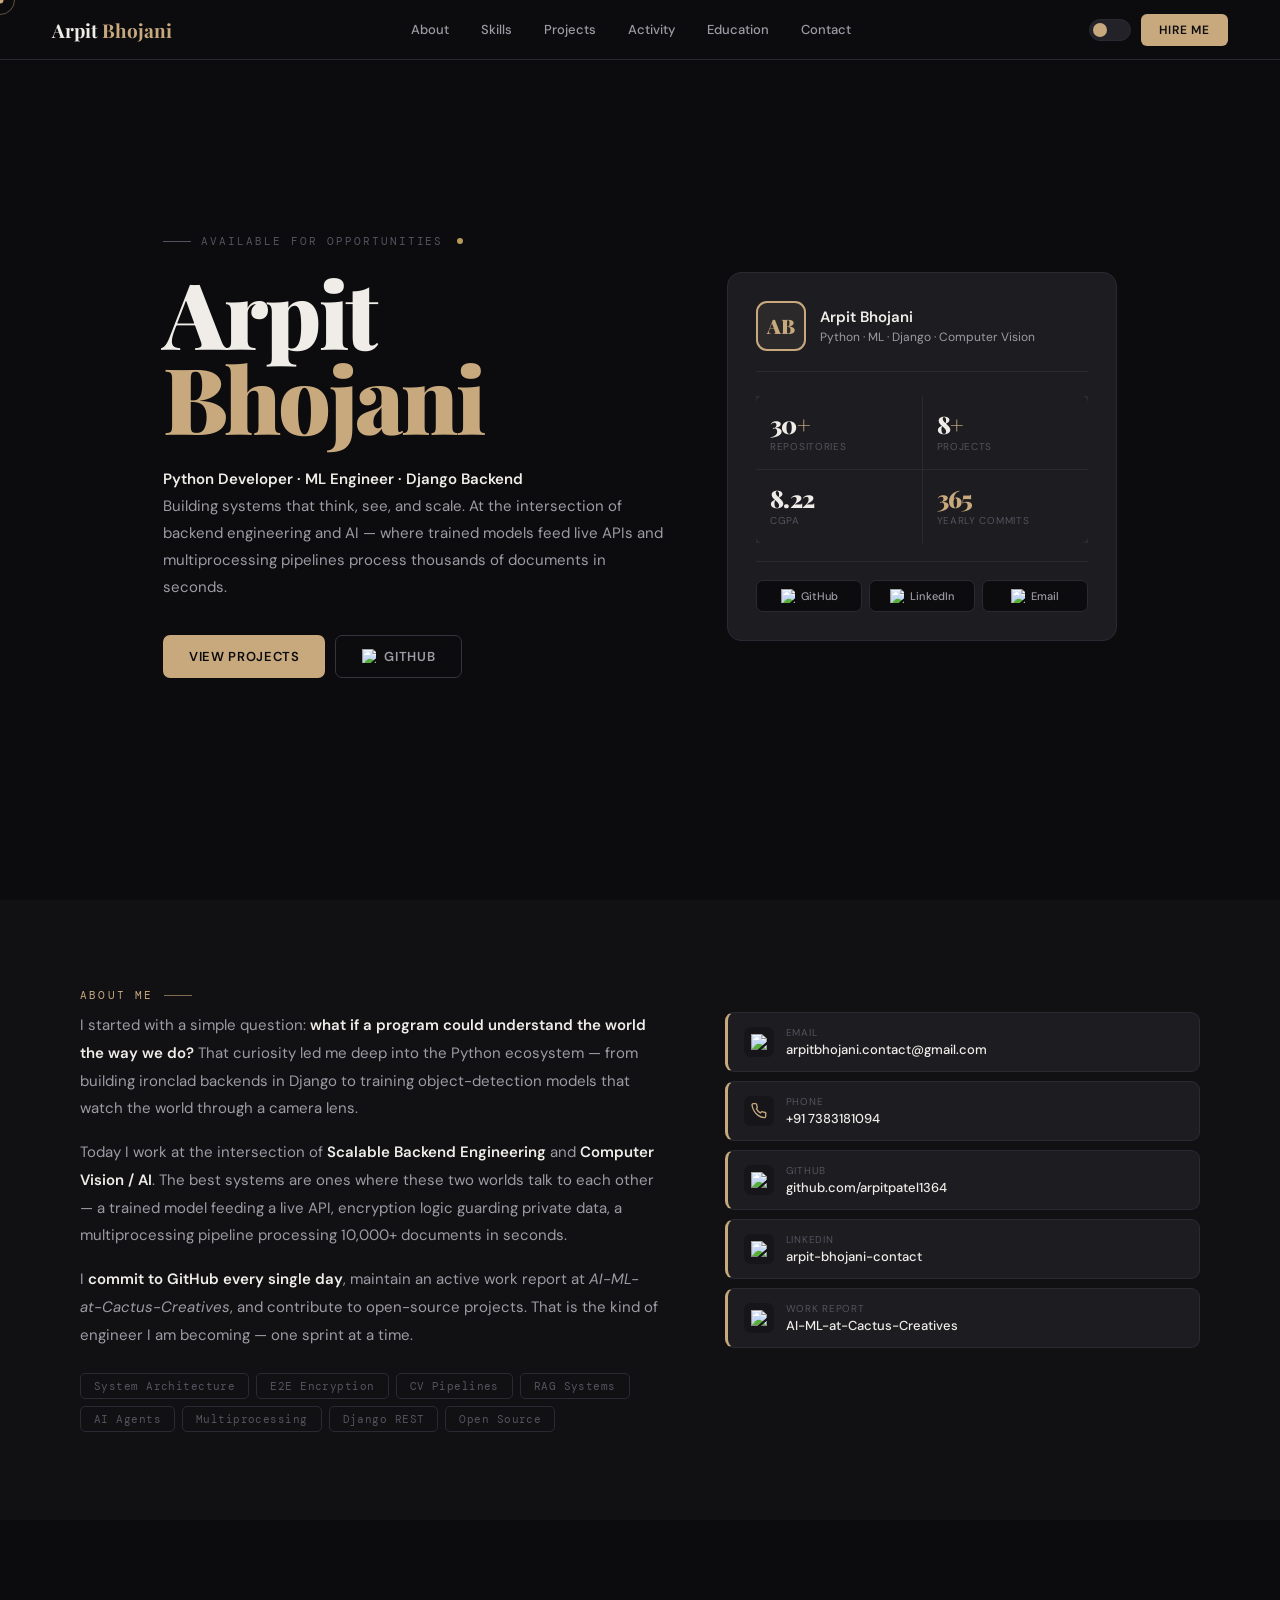
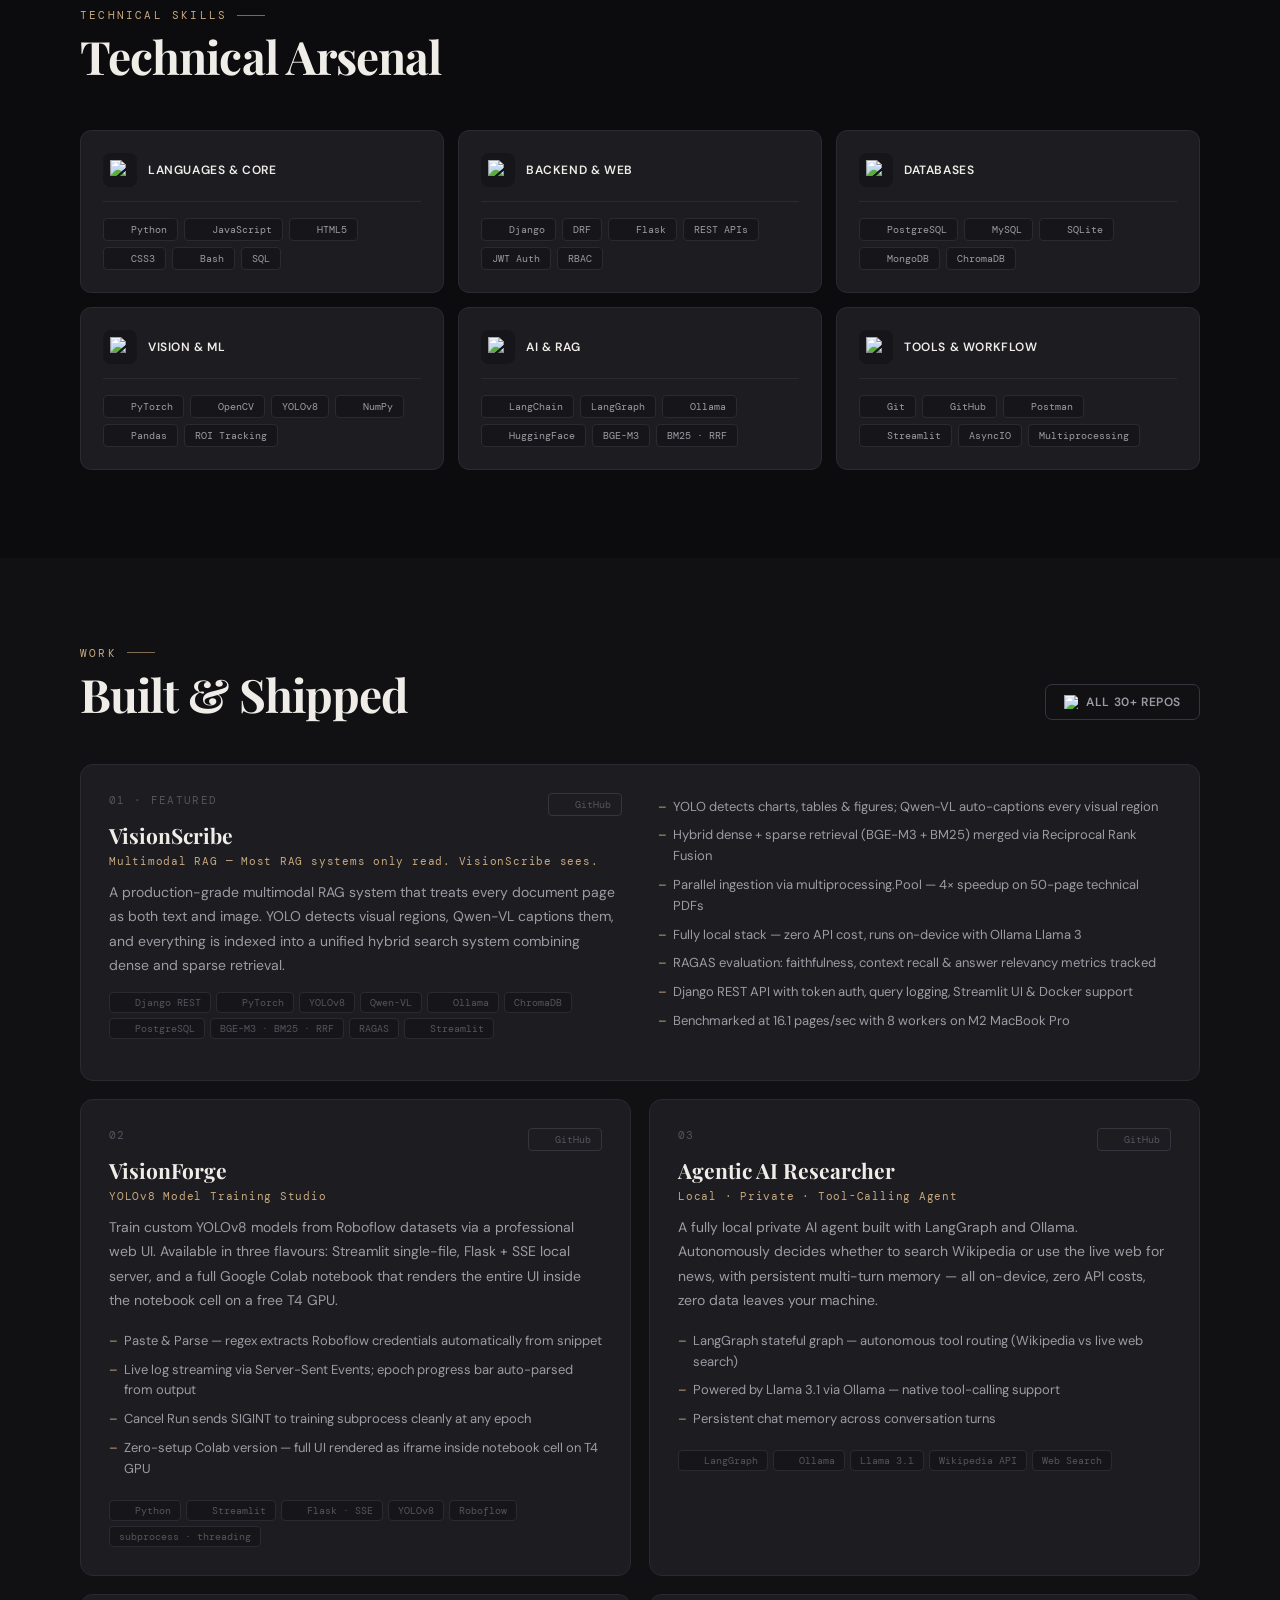
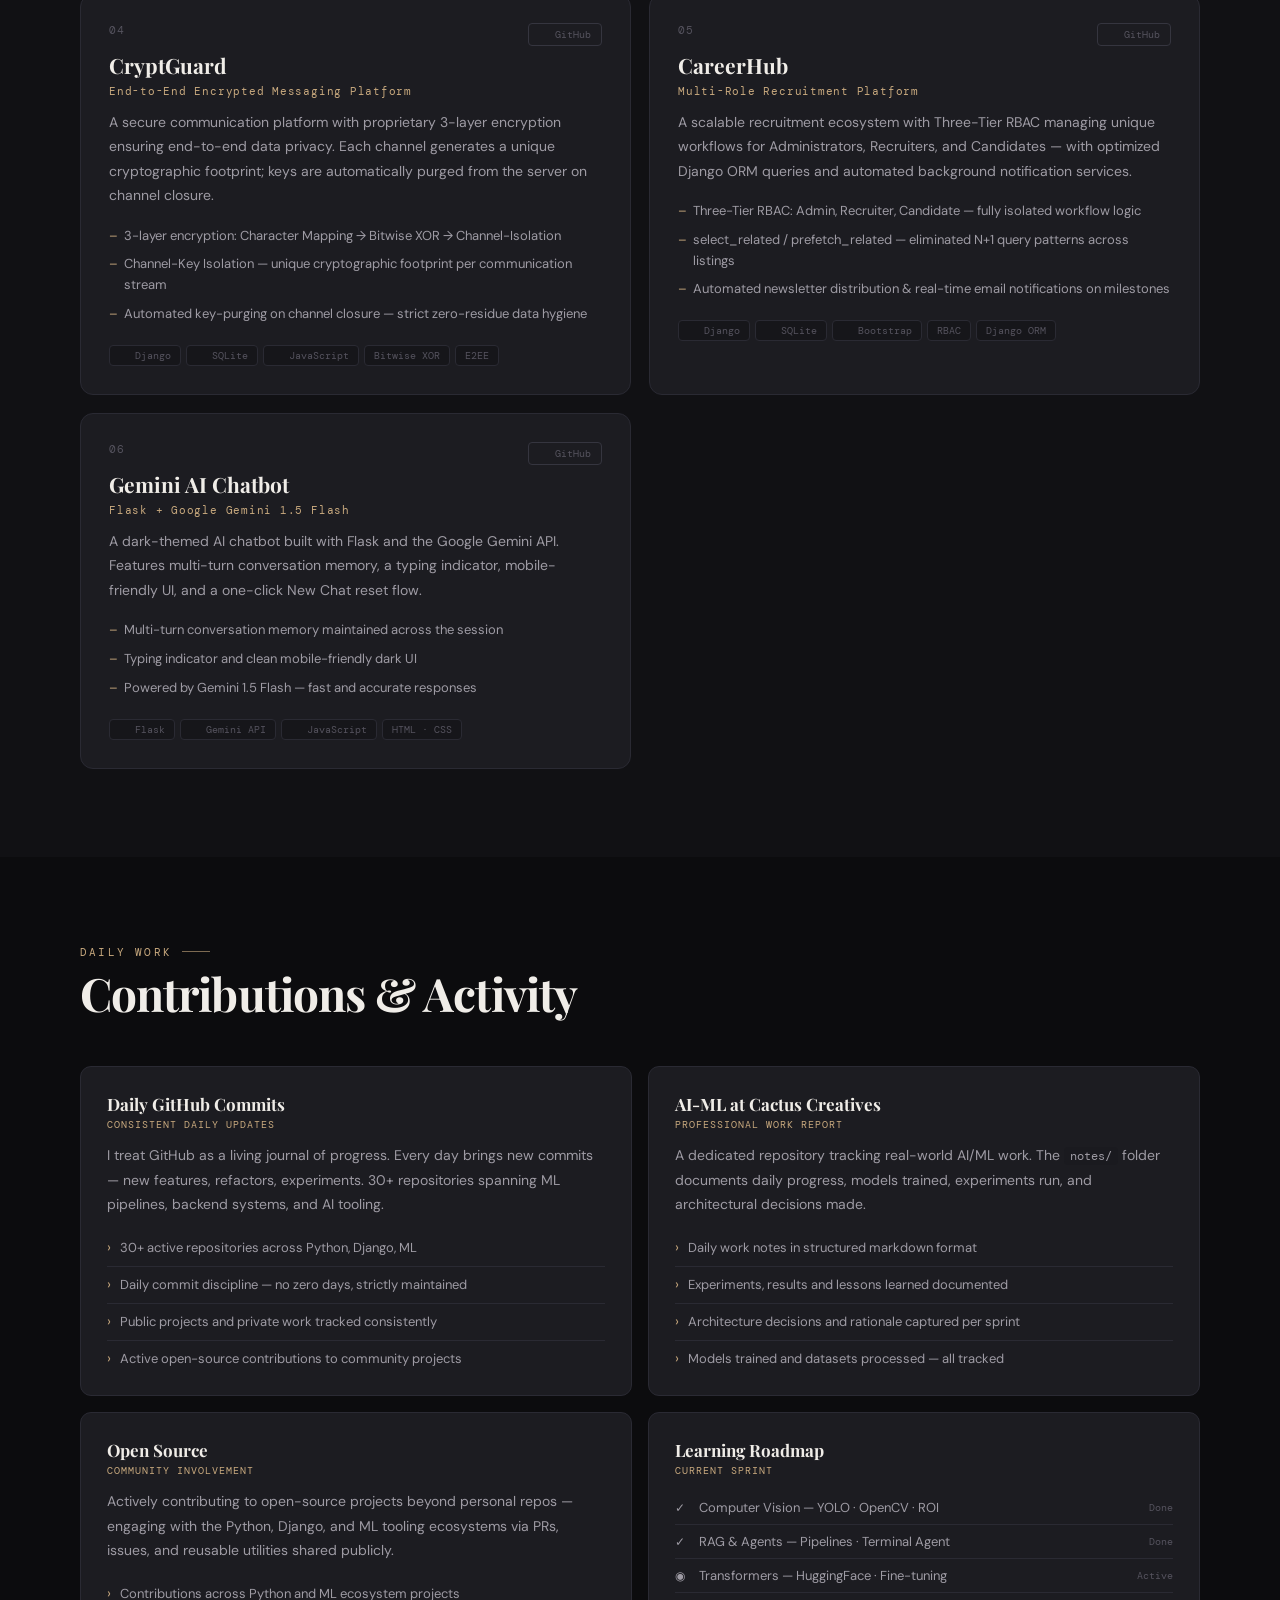
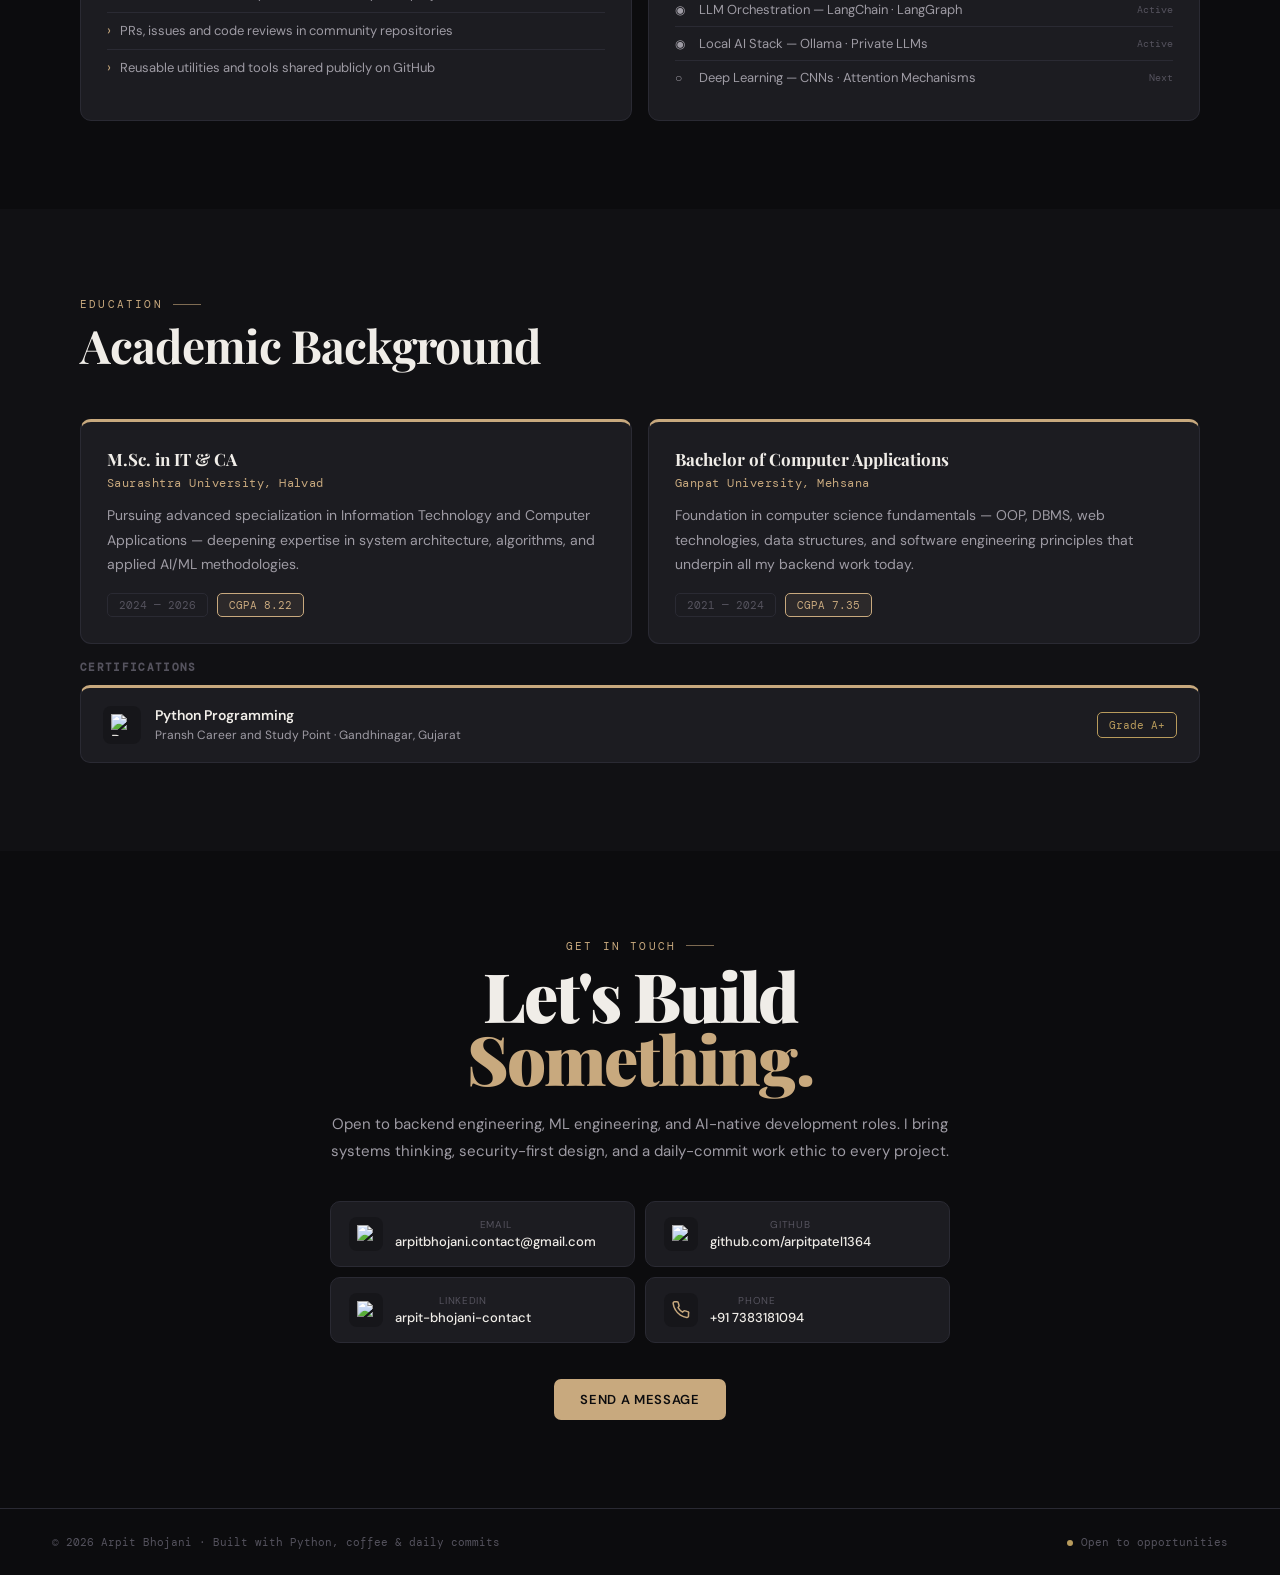
==== index.html @ ee9757f8 "Add files via upload" ====
<!DOCTYPE html>
<html lang="en" data-theme="dark">

<head>
  <meta charset="UTF-8" />
  <meta name="viewport" content="width=device-width, initial-scale=1.0" />
  <title>Arpit Bhojani — Python · AI Engineer</title>
  <link rel="preconnect" href="https://fonts.googleapis.com" />
  <link rel="preconnect" href="https://fonts.gstatic.com" crossorigin />
  <link
    href="https://fonts.googleapis.com/css2?family=Playfair+Display:wght@400;600;700;900&family=DM+Sans:wght@300;400;500;600&family=DM+Mono:wght@300;400;500&display=swap"
    rel="stylesheet" />
  <style>
    :root[data-theme="dark"] {
      --bg: #0c0c0e;
      --bg2: #111114;
      --bg3: #16161a;
      --surface: #1c1c21;
      --surface2: #222228;
      --border: #2a2a33;
      --border2: #35353f;
      --accent: #c8a97e;
      --accent-h: #d4b896;
      --accent-dim: #c8a97e18;
      --text: #f0ede8;
      --text2: #9e9ba4;
      --text3: #55535e;
      --shadow: rgba(0, 0, 0, 0.6);
      --logo-f: none;
      --code-bg: #1a1a1f;
    }

    :root[data-theme="light"] {
      --bg: #f8f6f2;
      --bg2: #f2efe9;
      --bg3: #ece9e1;
      --surface: #ffffff;
      --surface2: #f5f3ee;
      --border: #e0dbd0;
      --border2: #cdc8bc;
      --accent: #8b6840;
      --accent-h: #8b6840;
      --accent-dim: #8b684015;
      --text: #1a1714;
      --text2: #6b6460;
      --text3: #a09890;
      --shadow: rgba(0, 0, 0, 0.1);
      --logo-f: none;
      --code-bg: #eceae4;
    }

    * {
      margin: 0;
      padding: 0;
      box-sizing: border-box;
    }

    html {
      scroll-behavior: smooth;
    }

    body {
      background: var(--bg);
      color: var(--text);
      font-family: 'DM Sans', sans-serif;
      overflow-x: hidden;
      transition: background .35s, color .35s;
    }

    ::-webkit-scrollbar {
      width: 3px;
    }

    ::-webkit-scrollbar-track {
      background: var(--bg);
    }

    ::-webkit-scrollbar-thumb {
      background: var(--border2);
    }

    /* CURSOR */
    .cur-dot {
      position: fixed;
      width: 7px;
      height: 7px;
      background: var(--accent);
      border-radius: 50%;
      pointer-events: none;
      z-index: 9999;
      transform: translate(-50%, -50%);
      transition: transform .1s;
    }

    .cur-ring {
      position: fixed;
      width: 30px;
      height: 30px;
      border: 1.5px solid var(--accent);
      border-radius: 50%;
      pointer-events: none;
      z-index: 9998;
      transform: translate(-50%, -50%);
      opacity: .45;
      transition: width .2s, height .2s, opacity .2s;
    }

    /* ─── NAV ─── */
    #nav {
      position: fixed;
      top: 0;
      left: 0;
      right: 0;
      z-index: 200;
      height: 60px;
      display: flex;
      align-items: center;
      justify-content: space-between;
      padding: 0 52px;
      background: var(--bg);
      border-bottom: 1px solid var(--border);
      transition: background .35s, border-color .35s;
    }

    .nav-logo {
      font-family: 'Playfair Display', serif;
      font-size: 19px;
      font-weight: 700;
      color: var(--text);
      text-decoration: none;
    }

    .nav-logo b {
      color: var(--accent);
    }

    .nav-mid {
      display: flex;
      gap: 2px;
    }

    .nav-mid a {
      font-size: 13px;
      font-weight: 500;
      color: var(--text2);
      text-decoration: none;
      padding: 6px 15px;
      border-radius: 6px;
      transition: all .2s;
    }

    .nav-mid a:hover,
    .nav-mid a.active {
      color: var(--text);
      background: var(--surface);
    }

    .nav-r {
      display: flex;
      align-items: center;
      gap: 10px;
    }

    /* THEME BTN */
    .t-btn {
      width: 42px;
      height: 22px;
      border-radius: 11px;
      background: var(--surface2);
      border: 1px solid var(--border);
      cursor: pointer;
      position: relative;
      transition: background .3s;
      flex-shrink: 0;
    }

    .t-btn::after {
      content: '';
      position: absolute;
      top: 3px;
      left: 3px;
      width: 14px;
      height: 14px;
      border-radius: 50%;
      background: var(--accent);
      transition: transform .3s;
    }

    [data-theme="light"] .t-btn::after {
      transform: translateX(20px);
    }

    .cta-btn {
      font-size: 12px;
      font-weight: 600;
      letter-spacing: .07em;
      text-transform: uppercase;
      padding: 8px 18px;
      background: var(--accent);
      color: var(--bg);
      border-radius: 6px;
      text-decoration: none;
      transition: background .2s;
      border: none;
      cursor: pointer;
    }

    .cta-btn:hover {
      background: var(--accent-h);
    }

    .hamburger {
      display: none;
      flex-direction: column;
      gap: 5px;
      cursor: pointer;
      padding: 4px;
    }

    .hamburger span {
      display: block;
      width: 22px;
      height: 2px;
      background: var(--text2);
      border-radius: 2px;
      transition: all .3s;
    }

    #mob-menu {
      display: none;
      position: fixed;
      top: 60px;
      left: 0;
      right: 0;
      background: var(--bg);
      border-bottom: 1px solid var(--border);
      padding: 14px 24px;
      z-index: 199;
      flex-direction: column;
      gap: 2px;
    }

    #mob-menu a {
      font-size: 15px;
      font-weight: 500;
      color: var(--text2);
      text-decoration: none;
      padding: 10px 12px;
      border-radius: 6px;
      display: block;
      transition: all .2s;
    }

    #mob-menu a:hover {
      color: var(--text);
      background: var(--surface);
    }

    #mob-menu.open {
      display: flex;
    }

    /* ─── SECTION BASE ─── */
    section {
      padding: 88px 52px;
      position: relative;
    }

    .wrap {
      max-width: 1120px;
      margin: 0 auto;
    }

    .s-eyebrow {
      font-family: 'DM Mono', monospace;
      font-size: 11px;
      letter-spacing: .2em;
      text-transform: uppercase;
      color: var(--accent);
      margin-bottom: 10px;
      display: flex;
      align-items: center;
      gap: 10px;
    }

    .s-eyebrow::after {
      content: '';
      width: 28px;
      height: 1px;
      background: var(--accent);
      opacity: .6;
    }

    .s-h {
      font-family: 'Playfair Display', serif;
      font-size: clamp(30px, 4vw, 46px);
      font-weight: 700;
      letter-spacing: -.02em;
      line-height: 1.08;
      color: var(--text);
      margin-bottom: 48px;
    }

    /* ─── HERO ─── */
    #hero {
      min-height: 100vh;
      padding-top: 100px;
      background: var(--bg);
      display: flex;
      align-items: center;
    }

    .hero-layout {
      display: grid;
      grid-template-columns: 1fr 390px;
      gap: 64px;
      align-items: center;
    }

    .eyebrow {
      font-family: 'DM Mono', monospace;
      font-size: 11px;
      letter-spacing: .18em;
      text-transform: uppercase;
      color: var(--text3);
      margin-bottom: 22px;
      display: flex;
      align-items: center;
      gap: 10px;
      opacity: 0;
      animation: rise .7s .3s both;
    }

    .eyebrow::before {
      content: '';
      width: 28px;
      height: 1px;
      background: var(--text3);
    }

    .live {
      display: inline-block;
      width: 6px;
      height: 6px;
      background: #b89b5c;
      border-radius: 50%;
      margin-left: 4px;
      animation: blink 2s infinite;
    }

    @keyframes blink {

      0%,
      100% {
        box-shadow: 0 0 0 0 rgba(255, 172, 48, 0.658);
      }

      60% {
        box-shadow: 0 0 0 7px rgba(255, 145, 1, 0.151);
      }
    }

    h1.hname {
      font-family: 'Playfair Display', serif;
      font-size: clamp(52px, 8vw, 92px);
      font-weight: 900;
      line-height: .92;
      letter-spacing: -.03em;
      margin-bottom: 26px;
      opacity: 0;
      animation: rise .7s .5s both;
    }

    h1.hname em {
      color: var(--accent);
      font-style: normal;
    }

    .hero-desc {
      font-size: 15px;
      line-height: 1.8;
      color: var(--text2);
      max-width: 500px;
      margin-bottom: 34px;
      opacity: 0;
      animation: rise .7s .7s both;
    }

    .hero-desc strong {
      color: var(--text);
      font-weight: 600;
    }

    .hero-btns {
      display: flex;
      gap: 10px;
      opacity: 0;
      animation: rise .7s .9s both;
    }

    .btn {
      font-size: 13px;
      font-weight: 600;
      letter-spacing: .05em;
      text-transform: uppercase;
      padding: 12px 26px;
      border-radius: 7px;
      text-decoration: none;
      transition: all .2s;
      cursor: pointer;
      border: none;
      display: inline-flex;
      align-items: center;
      gap: 8px;
    }

    .btn-fill {
      background: var(--accent);
      color: var(--bg);
    }

    .btn-fill:hover {
      background: var(--accent-h);
    }

    .btn-line {
      background: transparent;
      color: var(--text2);
      border: 1.5px solid var(--border2);
    }

    .btn-line:hover {
      color: var(--text);
      border-color: var(--text2);
    }

    .btn img {
      width: 14px;
      height: 14px;
      object-fit: contain;
    }

    /* HERO CARD */
    .hcard {
      background: var(--surface);
      border: 1px solid var(--border);
      border-radius: 14px;
      padding: 28px;
      opacity: 0;
      animation: rise .7s 1.1s both;
    }

    .hcard-top {
      display: flex;
      align-items: center;
      gap: 14px;
      margin-bottom: 24px;
      padding-bottom: 20px;
      border-bottom: 1px solid var(--border);
    }

    .avatar {
      width: 50px;
      height: 50px;
      border-radius: 11px;
      background: var(--accent-dim);
      border: 2px solid var(--accent);
      display: flex;
      align-items: center;
      justify-content: center;
      font-family: 'Playfair Display', serif;
      font-size: 20px;
      font-weight: 900;
      color: var(--accent);
      flex-shrink: 0;
    }

    .hcard-name {
      font-weight: 600;
      font-size: 15px;
      margin-bottom: 2px;
    }

    .hcard-sub {
      font-size: 12px;
      color: var(--text2);
    }

    .hstats {
      display: grid;
      grid-template-columns: 1fr 1fr;
      gap: 1px;
      background: var(--border);
    }

    .hstat {
      background: var(--surface);
      padding: 16px 14px;
    }

    .hstat:nth-child(1) {
      border-radius: 7px 0 0 0;
    }

    .hstat:nth-child(2) {
      border-radius: 0 7px 0 0;
    }

    .hstat:nth-child(3) {
      border-radius: 0 0 0 7px;
    }

    .hstat:nth-child(4) {
      border-radius: 0 0 7px 0;
    }

    .hstat-n {
      font-family: 'Playfair Display', serif;
      font-size: 24px;
      font-weight: 900;
      color: var(--text);
      letter-spacing: -.03em;
      line-height: 1;
      margin-bottom: 4px;
    }

    .hstat-n span {
      color: var(--accent);
    }

    .hstat-l {
      font-size: 10px;
      color: var(--text3);
      letter-spacing: .07em;
      text-transform: uppercase;
    }

    .hlinks {
      display: flex;
      gap: 7px;
      margin-top: 18px;
      padding-top: 18px;
      border-top: 1px solid var(--border);
    }

    .hlink {
      flex: 1;
      display: flex;
      align-items: center;
      justify-content: center;
      gap: 6px;
      font-size: 11px;
      font-weight: 500;
      color: var(--text2);
      padding: 8px;
      border-radius: 7px;
      border: 1px solid var(--border);
      text-decoration: none;
      transition: all .2s;
      background: var(--bg);
    }

    .hlink img {
      width: 14px;
      height: 14px;
      object-fit: contain;
    }

    .hlink:hover {
      border-color: var(--accent);
      color: var(--accent);
    }

    /* ─── ABOUT ─── */
    #about {
      background: var(--bg2);
    }

    .about-g {
      display: grid;
      grid-template-columns: 1.1fr .9fr;
      gap: 64px;
      align-items: start;
    }

    .about-body p {
      font-size: 15px;
      line-height: 1.85;
      color: var(--text2);
      margin-bottom: 16px;
    }

    .about-body p strong {
      color: var(--text);
      font-weight: 600;
    }

    .tags {
      display: flex;
      flex-wrap: wrap;
      gap: 7px;
      margin-top: 24px;
    }

    .tag {
      font-family: 'DM Mono', monospace;
      font-size: 11px;
      padding: 5px 13px;
      border-radius: 5px;
      border: 1px solid var(--border);
      color: var(--text3);
      letter-spacing: .04em;
      transition: all .2s;
    }

    .tag:hover {
      border-color: var(--accent);
      color: var(--accent);
      background: var(--accent-dim);
    }

    .cstack {
      display: flex;
      flex-direction: column;
      gap: 9px;
    }

    .citem {
      display: flex;
      align-items: center;
      gap: 12px;
      padding: 13px 16px;
      background: var(--surface);
      border: 1px solid var(--border);
      border-left: 3px solid var(--accent);
      border-radius: 9px;
      text-decoration: none;
      transition: all .2s;
    }

    .citem:hover {
      background: var(--surface2);
    }

    .cicon {
      width: 30px;
      height: 30px;
      background: var(--bg3);
      border-radius: 7px;
      display: flex;
      align-items: center;
      justify-content: center;
      flex-shrink: 0;
      overflow: hidden;
    }

    .cicon img {
      width: 16px;
      height: 16px;
      object-fit: contain;
    }

    .clabel {
      font-size: 10px;
      color: var(--text3);
      letter-spacing: .07em;
      text-transform: uppercase;
      margin-bottom: 2px;
    }

    .cval {
      font-size: 13px;
      color: var(--text);
      font-weight: 500;
    }

    /* ─── SKILLS ─── */
    #skills {
      background: var(--bg);
    }

    .sk-grid {
      display: grid;
      grid-template-columns: repeat(3, 1fr);
      gap: 14px;
    }

    .skb {
      background: var(--surface);
      border: 1px solid var(--border);
      border-radius: 11px;
      padding: 22px;
      transition: border-color .25s, transform .25s;
    }

    .skb:hover {
      border-color: var(--border2);
      transform: translateY(-3px);
    }

    .skb-head {
      display: flex;
      align-items: center;
      gap: 11px;
      margin-bottom: 16px;
      padding-bottom: 14px;
      border-bottom: 1px solid var(--border);
    }

    .sk-logo {
      width: 34px;
      height: 34px;
      border-radius: 8px;
      background: var(--bg3);
      display: flex;
      align-items: center;
      justify-content: center;
      overflow: hidden;
      flex-shrink: 0;
    }

    .sk-logo img {
      width: 20px;
      height: 20px;
      object-fit: contain;
    }

    .skb-title {
      font-size: 12px;
      font-weight: 600;
      letter-spacing: .05em;
      text-transform: uppercase;
      color: var(--text);
    }

    .pills {
      display: flex;
      flex-wrap: wrap;
      gap: 6px;
    }

    .pill {
      font-family: 'DM Mono', monospace;
      font-size: 10px;
      padding: 4px 10px;
      background: var(--bg3);
      border: 1px solid var(--border);
      border-radius: 4px;
      color: var(--text2);
      display: flex;
      align-items: center;
      gap: 5px;
      transition: all .2s;
    }

    .pill img {
      width: 12px;
      height: 12px;
      object-fit: contain;
    }

    .pill:hover {
      border-color: var(--accent);
      color: var(--accent);
    }

    /* ─── PROJECTS ─── */
    #projects {
      background: var(--bg2);
    }

    .proj-wrap {
      display: grid;
      grid-template-columns: repeat(2, 1fr);
      gap: 18px;
    }

    .proj {
      background: var(--surface);
      border: 1px solid var(--border);
      border-radius: 13px;
      padding: 28px;
      transition: all .3s;
      position: relative;
      overflow: hidden;
    }

    .proj::after {
      content: '';
      position: absolute;
      top: 0;
      left: 0;
      right: 0;
      height: 2px;
      background: linear-gradient(90deg, var(--accent), transparent);
      opacity: 0;
      transition: opacity .3s;
    }

    .proj:hover {
      border-color: var(--border2);
      transform: translateY(-4px);
      box-shadow: 0 14px 40px var(--shadow);
    }

    .proj:hover::after {
      opacity: 1;
    }

    .proj.span2 {
      grid-column: 1/-1;
    }

    .proj.span2 .proj-inner {
      display: grid;
      grid-template-columns: 1fr 1fr;
      gap: 36px;
    }

    .ptop {
      display: flex;
      justify-content: space-between;
      align-items: flex-start;
      margin-bottom: 5px;
    }

    .pidx {
      font-family: 'DM Mono', monospace;
      font-size: 11px;
      color: var(--text3);
      letter-spacing: .12em;
    }

    .pbadges {
      display: flex;
      gap: 6px;
    }

    .pbadge {
      font-family: 'DM Mono', monospace;
      font-size: 10px;
      padding: 4px 10px;
      border: 1px solid var(--border2);
      color: var(--text3);
      border-radius: 4px;
      text-decoration: none;
      transition: all .2s;
      display: flex;
      align-items: center;
      gap: 5px;
    }

    .pbadge img {
      width: 11px;
      height: 11px;
      object-fit: contain;
    }

    .pbadge:hover {
      border-color: var(--accent);
      color: var(--accent);
    }

    .pname {
      font-family: 'Playfair Display', serif;
      font-size: 21px;
      font-weight: 700;
      margin-bottom: 5px;
      color: var(--text);
    }

    .psub {
      font-family: 'DM Mono', monospace;
      font-size: 11px;
      color: var(--accent);
      letter-spacing: .07em;
      margin-bottom: 12px;
    }

    .pdesc {
      font-size: 14px;
      color: var(--text2);
      line-height: 1.75;
      margin-bottom: 14px;
    }

    .ppts {
      list-style: none;
      margin-bottom: 16px;
    }

    .ppts li {
      font-size: 13px;
      color: var(--text2);
      padding: 4px 0 4px 15px;
      position: relative;
      line-height: 1.6;
    }

    .ppts li::before {
      content: '–';
      position: absolute;
      left: 0;
      color: var(--accent);
    }

    .pstack {
      display: flex;
      flex-wrap: wrap;
      gap: 5px;
    }

    .chip {
      font-family: 'DM Mono', monospace;
      font-size: 10px;
      padding: 3px 9px;
      background: var(--bg3);
      border: 1px solid var(--border);
      border-radius: 4px;
      color: var(--text3);
      display: flex;
      align-items: center;
      gap: 5px;
    }

    .chip img {
      width: 11px;
      height: 11px;
      object-fit: contain;
    }

    /* ─── ACTIVITY ─── */
    #activity {
      background: var(--bg);
    }

    .act-grid {
      display: grid;
      grid-template-columns: 1fr 1fr;
      gap: 16px;
    }

    .act-card {
      background: var(--surface);
      border: 1px solid var(--border);
      border-radius: 11px;
      padding: 26px;
    }

    .act-card h3 {
      font-family: 'Playfair Display', serif;
      font-size: 17px;
      font-weight: 700;
      margin-bottom: 3px;
    }

    .act-card .sub {
      font-family: 'DM Mono', monospace;
      font-size: 10px;
      color: var(--accent);
      letter-spacing: .1em;
      margin-bottom: 12px;
    }

    .act-card p {
      font-size: 14px;
      color: var(--text2);
      line-height: 1.75;
    }

    .aul {
      list-style: none;
      margin-top: 13px;
    }

    .aul li {
      font-size: 13px;
      color: var(--text2);
      padding: 8px 0;
      border-bottom: 1px solid var(--border);
      display: flex;
      align-items: flex-start;
      gap: 9px;
      line-height: 1.55;
    }

    .aul li:last-child {
      border: none;
      padding-bottom: 0;
    }

    .aul li::before {
      content: '›';
      color: var(--accent);
      flex-shrink: 0;
      font-size: 14px;
      line-height: 1.4;
    }

    .rm-table {
      width: 100%;
      border-collapse: collapse;
      margin-top: 14px;
    }

    .rm-table td {
      font-size: 13px;
      padding: 8px 0;
      border-bottom: 1px solid var(--border);
      color: var(--text2);
    }

    .rm-table td:first-child {
      width: 24px;
      font-size: 12px;
    }

    .rm-table td:last-child {
      color: var(--text3);
      font-family: 'DM Mono', monospace;
      font-size: 10px;
      text-align: right;
    }

    .rm-table tr:last-child td {
      border: none;
    }

    .s-done {
      color: #fc9802;
    }

    .s-active {
      color: var(--accent);
    }

    .s-next {
      color: var(--text3);
    }

    /* ─── EDUCATION ─── */
    #education {
      background: var(--bg2);
    }

    .edu-grid {
      display: grid;
      grid-template-columns: 1fr 1fr;
      gap: 16px;
    }

    .edu-card {
      background: var(--surface);
      border: 1px solid var(--border);
      border-radius: 11px;
      padding: 26px;
      border-top: 3px solid var(--accent);
    }

    .edu-deg {
      font-family: 'Playfair Display', serif;
      font-size: 17px;
      font-weight: 700;
      margin-bottom: 5px;
    }

    .edu-uni {
      font-size: 12px;
      color: var(--accent);
      margin-bottom: 12px;
      font-family: 'DM Mono', monospace;
      letter-spacing: .04em;
    }

    .edu-desc {
      font-size: 14px;
      color: var(--text2);
      line-height: 1.75;
      margin-bottom: 16px;
    }

    .edu-meta {
      display: flex;
      gap: 9px;
      flex-wrap: wrap;
    }

    .mtag {
      font-family: 'DM Mono', monospace;
      font-size: 11px;
      padding: 4px 11px;
      border-radius: 5px;
      border: 1px solid var(--border);
      color: var(--text3);
    }

    .mtag.hl {
      border-color: var(--accent);
      color: var(--accent);
      background: var(--accent-dim);
    }

    .cert-row {
      display: flex;
      align-items: center;
      gap: 14px;
      padding: 18px 22px;
      background: var(--surface);
      border: 1px solid var(--border);
      border-top: 3px solid var(--accent);
      border-radius: 10px;
    }

    .cert-ico {
      width: 38px;
      height: 38px;
      background: var(--bg3);
      border-radius: 8px;
      display: flex;
      align-items: center;
      justify-content: center;
      overflow: hidden;
      flex-shrink: 0;
    }

    .cert-ico img {
      width: 22px;
      height: 22px;
      object-fit: contain;
    }

    .cert-name {
      font-size: 14px;
      font-weight: 600;
      margin-bottom: 3px;
    }

    .cert-meta {
      font-size: 12px;
      color: var(--text2);
    }

    .cert-grade {
      margin-left: auto;
      font-family: 'DM Mono', monospace;
      font-size: 11px;
      padding: 5px 11px;
      border: 1px solid #b89b5c;
      color: #b89b5c;
      border-radius: 5px;
    }

    /* ─── CONTACT ─── */
    #contact {
      background: var(--bg);
      text-align: center;
    }

    .con-wrap {
      max-width: 620px;
      margin: 0 auto;
    }

    .con-title {
      font-family: 'Playfair Display', serif;
      font-size: clamp(38px, 6vw, 68px);
      font-weight: 900;
      letter-spacing: -.03em;
      line-height: .93;
      margin-bottom: 22px;
    }

    .con-title em {
      color: var(--accent);
      font-style: normal;
    }

    .con-body {
      font-size: 15px;
      color: var(--text2);
      line-height: 1.8;
      margin-bottom: 36px;
    }

    .con-grid {
      display: grid;
      grid-template-columns: 1fr 1fr;
      gap: 10px;
      margin-bottom: 36px;
    }

    .ccard {
      display: flex;
      align-items: center;
      gap: 12px;
      padding: 15px 18px;
      background: var(--surface);
      border: 1px solid var(--border);
      border-radius: 10px;
      text-decoration: none;
      transition: all .2s;
    }

    .ccard:hover {
      border-color: var(--accent);
    }

    .ccard-ico {
      width: 34px;
      height: 34px;
      background: var(--bg3);
      border-radius: 8px;
      display: flex;
      align-items: center;
      justify-content: center;
      overflow: hidden;
      flex-shrink: 0;
    }

    .ccard-ico img {
      width: 18px;
      height: 18px;
      object-fit: contain;
    }

    .ccard-l {
      font-size: 10px;
      color: var(--text3);
      letter-spacing: .07em;
      text-transform: uppercase;
      margin-bottom: 2px;
    }

    .ccard-v {
      font-size: 13px;
      color: var(--text);
      font-weight: 500;
    }

    /* ─── FOOTER ─── */
    footer {
      padding: 26px 52px;
      border-top: 1px solid var(--border);
      display: flex;
      justify-content: space-between;
      align-items: center;
      background: var(--bg);
    }

    footer p {
      font-family: 'DM Mono', monospace;
      font-size: 11px;
      color: var(--text3);
    }

    footer a {
      color: var(--accent);
      text-decoration: none;
    }

    /* ANIMATIONS */
    @keyframes rise {
      from {
        opacity: 0;
        transform: translateY(22px);
      }

      to {
        opacity: 1;
        transform: none;
      }
    }

    .reveal {
      opacity: 0;
      transform: translateY(18px);
      transition: opacity .6s ease, transform .6s ease;
    }

    .reveal.in {
      opacity: 1;
      transform: none;
    }

    /* RESPONSIVE */
    @media(max-width:1024px) {
      #nav {
        padding: 0 24px;
      }

      section {
        padding: 64px 24px;
      }

      #hero {
        padding-top: 80px;
      }

      .hero-layout {
        grid-template-columns: 1fr;
      }

      .hcard {
        max-width: 460px;
      }

      .about-g,
      .sk-grid,
      .proj-wrap,
      .act-grid,
      .edu-grid,
      .con-grid {
        grid-template-columns: 1fr;
      }

      .proj.span2 .proj-inner {
        grid-template-columns: 1fr;
      }
    }

    @media(max-width:768px) {
      .nav-mid {
        display: none;
      }

      .hamburger {
        display: flex;
      }

      footer {
        flex-direction: column;
        gap: 10px;
        text-align: center;
      }
    }
  </style>
</head>

<body>

  <div class="cur-dot" id="cd"></div>
  <div class="cur-ring" id="cr"></div>

  <!-- NAV -->
  <nav id="nav">
    <a href="#hero" class="nav-logo">Arpit <b>Bhojani</b></a>
    <div class="nav-mid" id="navLinks">
      <a href="#about">About</a>
      <a href="#skills">Skills</a>
      <a href="#projects">Projects</a>
      <a href="#activity">Activity</a>
      <a href="#education">Education</a>
      <a href="#contact">Contact</a>
    </div>
    <div class="nav-r">
      <button class="t-btn" id="tBtn" title="Toggle theme" aria-label="Toggle theme"></button>
      <a href="mailto:arpitbhojani.contact@gmail.com" class="cta-btn">Hire Me</a>
      <div class="hamburger" id="ham"><span></span><span></span><span></span></div>
    </div>
  </nav>

  <div id="mob-menu">
    <a href="#about">About</a>
    <a href="#skills">Skills</a>
    <a href="#projects">Projects</a>
    <a href="#activity">Activity</a>
    <a href="#education">Education</a>
    <a href="#contact">Contact</a>
  </div>

  <!-- HERO -->
  <section id="hero">
    <div class="wrap">
      <div class="hero-layout" id="hg">
        <div>
          <div class="eyebrow">Available for opportunities <span class="live"></span></div>
          <h1 class="hname">Arpit<br /><em>Bhojani</em></h1>
          <p class="hero-desc">
            <strong>Python Developer · ML Engineer · Django Backend</strong><br />
            Building systems that think, see, and scale. At the intersection of backend engineering and AI — where
            trained models feed live APIs and multiprocessing pipelines process thousands of documents in seconds.
          </p>
          <div class="hero-btns">
            <a href="#projects" class="btn btn-fill">View Projects</a>
            <a href="https://github.com/arpitpatel1364" target="_blank" class="btn btn-line">
              <img src="https://cdn.simpleicons.org/github/888" alt="GitHub" /> GitHub
            </a>
          </div>
        </div>
        <div class="hcard">
          <div class="hcard-top">
            <div class="avatar">AB</div>
            <div>
              <div class="hcard-name">Arpit Bhojani</div>
              <div class="hcard-sub">Python · ML · Django · Computer Vision</div>
            </div>
          </div>
          <div class="hstats">
            <div class="hstat">
              <div class="hstat-n">30<span>+</span></div>
              <div class="hstat-l">Repositories</div>
            </div>
            <div class="hstat">
              <div class="hstat-n">8<span>+</span></div>
              <div class="hstat-l">Projects</div>
            </div>
            <div class="hstat">
              <div class="hstat-n">8.22</div>
              <div class="hstat-l">CGPA</div>
            </div>
            <div class="hstat">
              <div class="hstat-n"><span>365</span></div>
              <div class="hstat-l">Yearly Commits</div>
            </div>
          </div>
          <div class="hlinks">
            <a href="https://github.com/arpitpatel1364" target="_blank" class="hlink">
              <img src="https://cdn.simpleicons.org/github/888" alt="GH" />GitHub
            </a>
            <a href="https://linkedin.com/in/arpit-bhojani-contact" target="_blank" class="hlink">
              <img src="https://cdnjs.cloudflare.com/ajax/libs/webicons/2.0.0/webicons/webicon-linkedin-s.png"
                alt="LI" />LinkedIn
            </a>
            <a href="mailto:arpitbhojani.contact@gmail.com" class="hlink">
              <img src="https://cdn.simpleicons.org/gmail/ea4335" alt="Mail" />Email
            </a>
          </div>
        </div>
      </div>
    </div>
  </section>

  <!-- ABOUT -->
  <section id="about">
    <div class="wrap">
      <div class="s-eyebrow">About Me</div>
      <div class="about-g">
        <div class="about-body reveal">
          <p>I started with a simple question: <strong>what if a program could understand the world the way we
              do?</strong> That curiosity led me deep into the Python ecosystem — from building ironclad backends in
            Django to training object-detection models that watch the world through a camera lens.</p>
          <p>Today I work at the intersection of <strong>Scalable Backend Engineering</strong> and <strong>Computer
              Vision / AI</strong>. The best systems are ones where these two worlds talk to each other — a trained
            model feeding a live API, encryption logic guarding private data, a multiprocessing pipeline processing
            10,000+ documents in seconds.</p>
          <p>I <strong>commit to GitHub every single day</strong>, maintain an active work report at
            <em>AI-ML-at-Cactus-Creatives</em>, and contribute to open-source projects. That is the kind of engineer I
            am becoming — one sprint at a time.</p>
          <div class="tags">
            <span class="tag">System Architecture</span>
            <span class="tag">E2E Encryption</span>
            <span class="tag">CV Pipelines</span>
            <span class="tag">RAG Systems</span>
            <span class="tag">AI Agents</span>
            <span class="tag">Multiprocessing</span>
            <span class="tag">Django REST</span>
            <span class="tag">Open Source</span>
          </div>
        </div>
        <div class="cstack reveal">
          <a href="mailto:arpitbhojani.contact@gmail.com" class="citem">
            <div class="cicon"><img src="https://cdn.simpleicons.org/gmail/ea4335" alt="Gmail" /></div>
            <div>
              <div class="clabel">Email</div>
              <div class="cval">arpitbhojani.contact@gmail.com</div>
            </div>
          </a>
          <div class="citem" style="cursor:default;">
            <div class="cicon">
              <svg width="16" height="16" viewBox="0 0 24 24" fill="none" stroke="var(--accent)" stroke-width="2">
                <path
                  d="M22 16.92v3a2 2 0 0 1-2.18 2 19.79 19.79 0 0 1-8.63-3.07A19.5 19.5 0 0 1 4.69 12 19.79 19.79 0 0 1 1.61 3.43 2 2 0 0 1 3.58 1h3a2 2 0 0 1 2 1.72c.127.96.361 1.9.7 2.81a2 2 0 0 1-.45 2.11L8.09 8.91a16 16 0 0 0 6 6l1.27-1.27a2 2 0 0 1 2.11-.45 12.84 12.84 0 0 0 2.81.7A2 2 0 0 1 22 16.92z" />
              </svg>
            </div>
            <div>
              <div class="clabel">Phone</div>
              <div class="cval">+91 7383181094</div>
            </div>
          </div>
          <a href="https://github.com/arpitpatel1364" target="_blank" class="citem">
            <div class="cicon"><img src="https://cdn.simpleicons.org/github/888" alt="GitHub" /></div>
            <div>
              <div class="clabel">GitHub</div>
              <div class="cval">github.com/arpitpatel1364</div>
            </div>
          </a>
          <a href="https://linkedin.com/in/arpit-bhojani-contact" target="_blank" class="citem">
            <div class="cicon"><img
                src="https://cdnjs.cloudflare.com/ajax/libs/webicons/2.0.0/webicons/webicon-linkedin-s.png"
                alt="LinkedIn" /></div>
            <div>
              <div class="clabel">LinkedIn</div>
              <div class="cval">arpit-bhojani-contact</div>
            </div>
          </a>
          <a href="https://github.com/arpitpatel1364/AI-ML-at-Cactus-Creatives" target="_blank" class="citem">
            <div class="cicon"><img src="https://cdn.simpleicons.org/github/888" alt="Work Log" /></div>
            <div>
              <div class="clabel">Work Report</div>
              <div class="cval">AI-ML-at-Cactus-Creatives</div>
            </div>
          </a>
        </div>
      </div>
    </div>
  </section>

  <!-- SKILLS -->
  <section id="skills">
    <div class="wrap">
      <div class="s-eyebrow">Technical Skills</div>
      <h2 class="s-h">Technical Arsenal</h2>
      <div class="sk-grid">

        <div class="skb reveal">
          <div class="skb-head">
            <div class="sk-logo"><img src="https://cdn.simpleicons.org/python/3776ab" alt="Python" /></div>
            <div class="skb-title">Languages & Core</div>
          </div>
          <div class="pills">
            <span class="pill"><img src="https://cdn.simpleicons.org/python/3776ab" alt="" />Python</span>
            <span class="pill"><img src="https://cdn.simpleicons.org/javascript/f0db4f" alt="" />JavaScript</span>
            <span class="pill"><img src="https://cdn.simpleicons.org/html5/e34f26" alt="" />HTML5</span>
            <span class="pill"><img src="https://cdn.simpleicons.org/css3/1572b6" alt="" />CSS3</span>
            <span class="pill"><img src="https://cdn.simpleicons.org/gnubash/888" alt="" />Bash</span>
            <span class="pill">SQL</span>
          </div>
        </div>

        <div class="skb reveal">
          <div class="skb-head">
            <div class="sk-logo"><img src="https://cdn.simpleicons.org/django/092e20" alt="Django" /></div>
            <div class="skb-title">Backend & Web</div>
          </div>
          <div class="pills">
            <span class="pill"><img src="https://cdn.simpleicons.org/django/092e20" alt="" />Django</span>
            <span class="pill">DRF</span>
            <span class="pill"><img src="https://cdn.simpleicons.org/flask/888" alt="" />Flask</span>
            <span class="pill">REST APIs</span>
            <span class="pill">JWT Auth</span>
            <span class="pill">RBAC</span>
          </div>
        </div>

        <div class="skb reveal">
          <div class="skb-head">
            <div class="sk-logo"><img src="https://cdn.simpleicons.org/postgresql/4169e1" alt="PostgreSQL" /></div>
            <div class="skb-title">Databases</div>
          </div>
          <div class="pills">
            <span class="pill"><img src="https://cdn.simpleicons.org/postgresql/4169e1" alt="" />PostgreSQL</span>
            <span class="pill"><img src="https://cdn.simpleicons.org/mysql/4479a1" alt="" />MySQL</span>
            <span class="pill"><img src="https://cdn.simpleicons.org/sqlite/003b57" alt="" />SQLite</span>
            <span class="pill"><img src="https://cdn.simpleicons.org/mongodb/47a248" alt="" />MongoDB</span>
            <span class="pill">ChromaDB</span>
          </div>
        </div>

        <div class="skb reveal">
          <div class="skb-head">
            <div class="sk-logo"><img src="https://cdn.simpleicons.org/pytorch/ee4c2c" alt="PyTorch" /></div>
            <div class="skb-title">Vision & ML</div>
          </div>
          <div class="pills">
            <span class="pill"><img src="https://cdn.simpleicons.org/pytorch/ee4c2c" alt="" />PyTorch</span>
            <span class="pill"><img src="https://cdn.simpleicons.org/opencv/5c3ee8" alt="" />OpenCV</span>
            <span class="pill">YOLOv8</span>
            <span class="pill"><img src="https://cdn.simpleicons.org/numpy/013243" alt="" />NumPy</span>
            <span class="pill"><img src="https://cdn.simpleicons.org/pandas/150458" alt="" />Pandas</span>
            <span class="pill">ROI Tracking</span>
          </div>
        </div>

        <div class="skb reveal">
          <div class="skb-head">
            <div class="sk-logo"><img src="https://cdn.simpleicons.org/langchain/1c3c3c" alt="LangChain" /></div>
            <div class="skb-title">AI & RAG</div>
          </div>
          <div class="pills">
            <span class="pill"><img src="https://cdn.simpleicons.org/langchain/1c3c3c" alt="" />LangChain</span>
            <span class="pill">LangGraph</span>
            <span class="pill"><img src="https://cdn.simpleicons.org/ollama/888" alt="" />Ollama</span>
            <span class="pill"><img src="https://cdn.simpleicons.org/huggingface/ffd21e" alt="" />HuggingFace</span>
            <span class="pill">BGE-M3</span>
            <span class="pill">BM25 · RRF</span>
          </div>
        </div>

        <div class="skb reveal">
          <div class="skb-head">
            <div class="sk-logo"><img src="https://cdn.simpleicons.org/git/f05032" alt="Git" /></div>
            <div class="skb-title">Tools & Workflow</div>
          </div>
          <div class="pills">
            <span class="pill"><img src="https://cdn.simpleicons.org/git/f05032" alt="" />Git</span>
            <span class="pill"><img src="https://cdn.simpleicons.org/github/888" alt="" />GitHub</span>
            <span class="pill"><img src="https://cdn.simpleicons.org/postman/ff6c37" alt="" />Postman</span>
            <span class="pill"><img src="https://cdn.simpleicons.org/streamlit/ff4b4b" alt="" />Streamlit</span>
            <span class="pill">AsyncIO</span>
            <span class="pill">Multiprocessing</span>
          </div>
        </div>

      </div>
    </div>
  </section>

  <!-- PROJECTS -->
  <section id="projects">
    <div class="wrap">
      <div class="s-eyebrow">Work</div>
      <div style="display:flex;align-items:flex-end;justify-content:space-between;margin-bottom:44px;">
        <h2 class="s-h" style="margin-bottom:0;">Built &amp; Shipped</h2>
        <a href="https://github.com/arpitpatel1364" target="_blank" class="btn btn-line"
          style="font-size:12px;padding:9px 18px;">
          <img src="https://cdn.simpleicons.org/github/888" alt="GH" />All 30+ Repos
        </a>
      </div>
      <div class="proj-wrap">

        <!-- VISIONSCRIBE FEATURED -->
        <div class="proj span2 reveal">
          <div class="proj-inner">
            <div>
              <div class="ptop">
                <span class="pidx">01 · FEATURED</span>
                <div class="pbadges">
                  <a href="https://github.com/arpitpatel1364" target="_blank" class="pbadge">
                    <img src="https://cdn.simpleicons.org/github/888" alt="" />GitHub
                  </a>
                </div>
              </div>
              <div class="pname">VisionScribe</div>
              <div class="psub">Multimodal RAG — Most RAG systems only read. VisionScribe sees.</div>
              <p class="pdesc">A production-grade multimodal RAG system that treats every document page as both text and
                image. YOLO detects visual regions, Qwen-VL captions them, and everything is indexed into a unified
                hybrid search system combining dense and sparse retrieval.</p>
              <div class="pstack">
                <span class="chip"><img src="https://cdn.simpleicons.org/django/092e20" alt="" />Django REST</span>
                <span class="chip"><img src="https://cdn.simpleicons.org/pytorch/ee4c2c" alt="" />PyTorch</span>
                <span class="chip">YOLOv8</span>
                <span class="chip">Qwen-VL</span>
                <span class="chip"><img src="https://cdn.simpleicons.org/ollama/888" alt="" />Ollama</span>
                <span class="chip">ChromaDB</span>
                <span class="chip"><img src="https://cdn.simpleicons.org/postgresql/4169e1" alt="" />PostgreSQL</span>
                <span class="chip">BGE-M3 · BM25 · RRF</span>
                <span class="chip">RAGAS</span>
                <span class="chip"><img src="https://cdn.simpleicons.org/streamlit/ff4b4b" alt="" />Streamlit</span>
              </div>
            </div>
            <div>
              <ul class="ppts">
                <li>YOLO detects charts, tables &amp; figures; Qwen-VL auto-captions every visual region</li>
                <li>Hybrid dense + sparse retrieval (BGE-M3 + BM25) merged via Reciprocal Rank Fusion</li>
                <li>Parallel ingestion via multiprocessing.Pool — 4× speedup on 50-page technical PDFs</li>
                <li>Fully local stack — zero API cost, runs on-device with Ollama Llama 3</li>
                <li>RAGAS evaluation: faithfulness, context recall &amp; answer relevancy metrics tracked</li>
                <li>Django REST API with token auth, query logging, Streamlit UI &amp; Docker support</li>
                <li>Benchmarked at 16.1 pages/sec with 8 workers on M2 MacBook Pro</li>
              </ul>
            </div>
          </div>
        </div>

        <!-- VISIONFORGE -->
        <div class="proj reveal">
          <div class="ptop">
            <span class="pidx">02</span>
            <div class="pbadges">
              <a href="https://github.com/arpitpatel1364" target="_blank" class="pbadge"><img
                  src="https://cdn.simpleicons.org/github/888" alt="" />GitHub</a>
            </div>
          </div>
          <div class="pname">VisionForge</div>
          <div class="psub">YOLOv8 Model Training Studio</div>
          <p class="pdesc">Train custom YOLOv8 models from Roboflow datasets via a professional web UI. Available in
            three flavours: Streamlit single-file, Flask + SSE local server, and a full Google Colab notebook that
            renders the entire UI inside the notebook cell on a free T4 GPU.</p>
          <ul class="ppts">
            <li>Paste &amp; Parse — regex extracts Roboflow credentials automatically from snippet</li>
            <li>Live log streaming via Server-Sent Events; epoch progress bar auto-parsed from output</li>
            <li>Cancel Run sends SIGINT to training subprocess cleanly at any epoch</li>
            <li>Zero-setup Colab version — full UI rendered as iframe inside notebook cell on T4 GPU</li>
          </ul>
          <div class="pstack">
            <span class="chip"><img src="https://cdn.simpleicons.org/python/3776ab" alt="" />Python</span>
            <span class="chip"><img src="https://cdn.simpleicons.org/streamlit/ff4b4b" alt="" />Streamlit</span>
            <span class="chip"><img src="https://cdn.simpleicons.org/flask/888" alt="" />Flask · SSE</span>
            <span class="chip">YOLOv8</span>
            <span class="chip">Roboflow</span>
            <span class="chip">subprocess · threading</span>
          </div>
        </div>

        <!-- AI AGENT -->
        <div class="proj reveal">
          <div class="ptop">
            <span class="pidx">03</span>
            <div class="pbadges">
              <a href="https://github.com/arpitpatel1364" target="_blank" class="pbadge"><img
                  src="https://cdn.simpleicons.org/github/888" alt="" />GitHub</a>
            </div>
          </div>
          <div class="pname">Agentic AI Researcher</div>
          <div class="psub">Local · Private · Tool-Calling Agent</div>
          <p class="pdesc">A fully local private AI agent built with LangGraph and Ollama. Autonomously decides whether
            to search Wikipedia or use the live web for news, with persistent multi-turn memory — all on-device, zero
            API costs, zero data leaves your machine.</p>
          <ul class="ppts">
            <li>LangGraph stateful graph — autonomous tool routing (Wikipedia vs live web search)</li>
            <li>Powered by Llama 3.1 via Ollama — native tool-calling support</li>
            <li>Persistent chat memory across conversation turns</li>
          </ul>
          <div class="pstack">
            <span class="chip"><img src="https://cdn.simpleicons.org/langchain/1c3c3c" alt="" />LangGraph</span>
            <span class="chip"><img src="https://cdn.simpleicons.org/ollama/888" alt="" />Ollama</span>
            <span class="chip">Llama 3.1</span>
            <span class="chip">Wikipedia API</span>
            <span class="chip">Web Search</span>
          </div>
        </div>

        <!-- CRYPTGUARD -->
        <div class="proj reveal">
          <div class="ptop">
            <span class="pidx">04</span>
            <div class="pbadges">
              <a href="#" class="pbadge"><img src="https://cdn.simpleicons.org/github/888" alt="" />GitHub</a>
            </div>
          </div>
          <div class="pname">CryptGuard</div>
          <div class="psub">End-to-End Encrypted Messaging Platform</div>
          <p class="pdesc">A secure communication platform with proprietary 3-layer encryption ensuring end-to-end data
            privacy. Each channel generates a unique cryptographic footprint; keys are automatically purged from the
            server on channel closure.</p>
          <ul class="ppts">
            <li>3-layer encryption: Character Mapping → Bitwise XOR → Channel-Isolation</li>
            <li>Channel-Key Isolation — unique cryptographic footprint per communication stream</li>
            <li>Automated key-purging on channel closure — strict zero-residue data hygiene</li>
          </ul>
          <div class="pstack">
            <span class="chip"><img src="https://cdn.simpleicons.org/django/092e20" alt="" />Django</span>
            <span class="chip"><img src="https://cdn.simpleicons.org/sqlite/003b57" alt="" />SQLite</span>
            <span class="chip"><img src="https://cdn.simpleicons.org/javascript/f0db4f" alt="" />JavaScript</span>
            <span class="chip">Bitwise XOR</span>
            <span class="chip">E2EE</span>
          </div>
        </div>

        <!-- CAREERHUB -->
        <div class="proj reveal">
          <div class="ptop">
            <span class="pidx">05</span>
            <div class="pbadges">
              <a href="#" class="pbadge"><img src="https://cdn.simpleicons.org/github/888" alt="" />GitHub</a>
            </div>
          </div>
          <div class="pname">CareerHub</div>
          <div class="psub">Multi-Role Recruitment Platform</div>
          <p class="pdesc">A scalable recruitment ecosystem with Three-Tier RBAC managing unique workflows for
            Administrators, Recruiters, and Candidates — with optimized Django ORM queries and automated background
            notification services.</p>
          <ul class="ppts">
            <li>Three-Tier RBAC: Admin, Recruiter, Candidate — fully isolated workflow logic</li>
            <li>select_related / prefetch_related — eliminated N+1 query patterns across listings</li>
            <li>Automated newsletter distribution &amp; real-time email notifications on milestones</li>
          </ul>
          <div class="pstack">
            <span class="chip"><img src="https://cdn.simpleicons.org/django/092e20" alt="" />Django</span>
            <span class="chip"><img src="https://cdn.simpleicons.org/sqlite/003b57" alt="" />SQLite</span>
            <span class="chip"><img src="https://cdn.simpleicons.org/bootstrap/7952b3" alt="" />Bootstrap</span>
            <span class="chip">RBAC</span>
            <span class="chip">Django ORM</span>
          </div>
        </div>

        <!-- GEMINI CHATBOT -->
        <div class="proj reveal">
          <div class="ptop">
            <span class="pidx">06</span>
            <div class="pbadges">
              <a href="https://github.com/arpitpatel1364" target="_blank" class="pbadge"><img
                  src="https://cdn.simpleicons.org/github/888" alt="" />GitHub</a>
            </div>
          </div>
          <div class="pname">Gemini AI Chatbot</div>
          <div class="psub">Flask + Google Gemini 1.5 Flash</div>
          <p class="pdesc">A dark-themed AI chatbot built with Flask and the Google Gemini API. Features multi-turn
            conversation memory, a typing indicator, mobile-friendly UI, and a one-click New Chat reset flow.</p>
          <ul class="ppts">
            <li>Multi-turn conversation memory maintained across the session</li>
            <li>Typing indicator and clean mobile-friendly dark UI</li>
            <li>Powered by Gemini 1.5 Flash — fast and accurate responses</li>
          </ul>
          <div class="pstack">
            <span class="chip"><img src="https://cdn.simpleicons.org/flask/888" alt="" />Flask</span>
            <span class="chip"><img src="https://cdn.simpleicons.org/google/4285f4" alt="" />Gemini API</span>
            <span class="chip"><img src="https://cdn.simpleicons.org/javascript/f0db4f" alt="" />JavaScript</span>
            <span class="chip">HTML · CSS</span>
          </div>
        </div>

      </div>
    </div>
  </section>

  <!-- ACTIVITY -->
  <section id="activity">
    <div class="wrap">
      <div class="s-eyebrow">Daily Work</div>
      <h2 class="s-h">Contributions &amp; Activity</h2>
      <div class="act-grid">

        <div class="act-card reveal">
          <h3>Daily GitHub Commits</h3>
          <div class="sub">CONSISTENT DAILY UPDATES</div>
          <p>I treat GitHub as a living journal of progress. Every day brings new commits — new features, refactors,
            experiments. 30+ repositories spanning ML pipelines, backend systems, and AI tooling.</p>
          <ul class="aul">
            <li>30+ active repositories across Python, Django, ML</li>
            <li>Daily commit discipline — no zero days, strictly maintained</li>
            <li>Public projects and private work tracked consistently</li>
            <li>Active open-source contributions to community projects</li>
          </ul>
        </div>

        <div class="act-card reveal">
          <h3>AI-ML at Cactus Creatives</h3>
          <div class="sub">PROFESSIONAL WORK REPORT</div>
          <p>A dedicated repository tracking real-world AI/ML work. The <code
              style="font-family:'DM Mono';background:var(--code-bg);padding:1px 6px;border-radius:4px;font-size:12px;">notes/</code>
            folder documents daily progress, models trained, experiments run, and architectural decisions made.</p>
          <ul class="aul">
            <li>Daily work notes in structured markdown format</li>
            <li>Experiments, results and lessons learned documented</li>
            <li>Architecture decisions and rationale captured per sprint</li>
            <li>Models trained and datasets processed — all tracked</li>
          </ul>
        </div>

        <div class="act-card reveal">
          <h3>Open Source</h3>
          <div class="sub">COMMUNITY INVOLVEMENT</div>
          <p>Actively contributing to open-source projects beyond personal repos — engaging with the Python, Django, and
            ML tooling ecosystems via PRs, issues, and reusable utilities shared publicly.</p>
          <ul class="aul">
            <li>Contributions across Python and ML ecosystem projects</li>
            <li>PRs, issues and code reviews in community repositories</li>
            <li>Reusable utilities and tools shared publicly on GitHub</li>
          </ul>
        </div>

        <div class="act-card reveal">
          <h3>Learning Roadmap</h3>
          <div class="sub">CURRENT SPRINT</div>
          <table class="rm-table">
            <tr>
              <td class="s-done">✓</td>
              <td>Computer Vision — YOLO · OpenCV · ROI</td>
              <td>Done</td>
            </tr>
            <tr>
              <td class="s-done">✓</td>
              <td>RAG &amp; Agents — Pipelines · Terminal Agent</td>
              <td>Done</td>
            </tr>
            <tr>
              <td class="s-active">◉</td>
              <td>Transformers — HuggingFace · Fine-tuning</td>
              <td>Active</td>
            </tr>
            <tr>
              <td class="s-active">◉</td>
              <td>LLM Orchestration — LangChain · LangGraph</td>
              <td>Active</td>
            </tr>
            <tr>
              <td class="s-active">◉</td>
              <td>Local AI Stack — Ollama · Private LLMs</td>
              <td>Active</td>
            </tr>
            <tr>
              <td class="s-next">○</td>
              <td>Deep Learning — CNNs · Attention Mechanisms</td>
              <td>Next</td>
            </tr>
          </table>
        </div>

      </div>
    </div>
  </section>

  <!-- EDUCATION -->
  <section id="education">
    <div class="wrap">
      <div class="s-eyebrow">Education</div>
      <h2 class="s-h">Academic Background</h2>
      <div class="edu-grid">
        <div class="edu-card reveal">
          <div class="edu-deg">M.Sc. in IT &amp; CA</div>
          <div class="edu-uni">Saurashtra University, Halvad</div>
          <p class="edu-desc">Pursuing advanced specialization in Information Technology and Computer Applications —
            deepening expertise in system architecture, algorithms, and applied AI/ML methodologies.</p>
          <div class="edu-meta">
            <span class="mtag">2024 — 2026</span>
            <span class="mtag hl">CGPA 8.22</span>
          </div>
        </div>
        <div class="edu-card reveal">
          <div class="edu-deg">Bachelor of Computer Applications</div>
          <div class="edu-uni">Ganpat University, Mehsana</div>
          <p class="edu-desc">Foundation in computer science fundamentals — OOP, DBMS, web technologies, data
            structures, and software engineering principles that underpin all my backend work today.</p>
          <div class="edu-meta">
            <span class="mtag">2021 — 2024</span>
            <span class="mtag hl">CGPA 7.35</span>
          </div>
        </div>
        <div style="grid-column:1/-1;" class="reveal">
          <div
            style="font-size:11px;font-weight:600;text-transform:uppercase;letter-spacing:.12em;color:var(--text3);margin-bottom:11px;font-family:'DM Mono',monospace;">
            Certifications</div>
          <div class="cert-row">
            <div class="cert-ico"><img src="https://cdn.simpleicons.org/python/3776ab" alt="Python" /></div>
            <div>
              <div class="cert-name">Python Programming</div>
              <div class="cert-meta">Pransh Career and Study Point · Gandhinagar, Gujarat</div>
            </div>
            <div class="cert-grade">Grade A+</div>
          </div>
        </div>
      </div>
    </div>
  </section>

  <!-- CONTACT -->
  <section id="contact">
    <div class="wrap">
      <div class="con-wrap">
        <div class="s-eyebrow" style="justify-content:center;">Get In Touch</div>
        <h2 class="con-title reveal">Let's Build<br /><em>Something.</em></h2>
        <p class="con-body reveal">Open to backend engineering, ML engineering, and AI-native development roles. I bring
          systems thinking, security-first design, and a daily-commit work ethic to every project.</p>
        <div class="con-grid reveal">
          <a href="mailto:arpitbhojani.contact@gmail.com" class="ccard">
            <div class="ccard-ico"><img src="https://cdn.simpleicons.org/gmail/ea4335" alt="Gmail" /></div>
            <div>
              <div class="ccard-l">Email</div>
              <div class="ccard-v">arpitbhojani.contact@gmail.com</div>
            </div>
          </a>
          <a href="https://github.com/arpitpatel1364" target="_blank" class="ccard">
            <div class="ccard-ico"><img src="https://cdn.simpleicons.org/github/888" alt="GitHub" /></div>
            <div>
              <div class="ccard-l">GitHub</div>
              <div class="ccard-v">github.com/arpitpatel1364</div>
            </div>
          </a>
          <a href="https://linkedin.com/in/arpit-bhojani-contact" target="_blank" class="ccard">
            <div class="ccard-ico"><img
                src="https://cdnjs.cloudflare.com/ajax/libs/webicons/2.0.0/webicons/webicon-linkedin-s.png"
                alt="LinkedIn" /></div>
            <div>
              <div class="ccard-l">LinkedIn</div>
              <div class="ccard-v">arpit-bhojani-contact</div>
            </div>
          </a>
          <div class="ccard" style="cursor:default;">
            <div class="ccard-ico">
              <svg width="18" height="18" viewBox="0 0 24 24" fill="none" stroke="var(--accent)" stroke-width="2">
                <path
                  d="M22 16.92v3a2 2 0 0 1-2.18 2 19.79 19.79 0 0 1-8.63-3.07A19.5 19.5 0 0 1 4.69 12 19.79 19.79 0 0 1 1.61 3.43 2 2 0 0 1 3.58 1h3a2 2 0 0 1 2 1.72c.127.96.361 1.9.7 2.81a2 2 0 0 1-.45 2.11L8.09 8.91a16 16 0 0 0 6 6l1.27-1.27a2 2 0 0 1 2.11-.45 12.84 12.84 0 0 0 2.81.7A2 2 0 0 1 22 16.92z" />
              </svg>
            </div>
            <div>
              <div class="ccard-l">Phone</div>
              <div class="ccard-v">+91 7383181094</div>
            </div>
          </div>
        </div>
        <a href="mailto:arpitbhojani.contact@gmail.com" class="btn btn-fill reveal" style="display:inline-flex;">Send a
          Message</a>
      </div>
    </div>
  </section>

  <footer>
    <p>© 2026 Arpit Bhojani · Built with Python, coffee &amp; daily commits</p>
    <p><span class="live" style="margin-right:8px;"></span>Open to opportunities</p>
  </footer>

  <script>
    // CURSOR
    const cd = document.getElementById('cd'), cr = document.getElementById('cr');
    let mx = 0, my = 0, rx = 0, ry = 0;
    document.addEventListener('mousemove', e => { mx = e.clientX; my = e.clientY; cd.style.left = mx + 'px'; cd.style.top = my + 'px'; });
    (function l() { rx += (mx - rx) * .12; ry += (my - ry) * .12; cr.style.left = rx + 'px'; cr.style.top = ry + 'px'; requestAnimationFrame(l); })();
    document.querySelectorAll('a,button,.proj,.skb').forEach(el => {
      el.addEventListener('mouseenter', () => { cr.style.width = '48px'; cr.style.height = '48px'; cr.style.opacity = '.25'; });
      el.addEventListener('mouseleave', () => { cr.style.width = '30px'; cr.style.height = '30px'; cr.style.opacity = '.45'; });
    });

    // THEME
    const html = document.documentElement, tBtn = document.getElementById('tBtn');
    const saved = localStorage.getItem('arpit-theme') || 'dark';
    html.setAttribute('data-theme', saved);
    tBtn.addEventListener('click', () => {
      const n = html.getAttribute('data-theme') === 'dark' ? 'light' : 'dark';
      html.setAttribute('data-theme', n);
      localStorage.setItem('arpit-theme', n);
    });

    // HAMBURGER
    const ham = document.getElementById('ham'), mob = document.getElementById('mob-menu');
    ham.addEventListener('click', () => {
      const open = mob.classList.toggle('open');
      const s = ham.querySelectorAll('span');
      if (open) { s[0].style.transform = 'rotate(45deg) translate(5px,5px)'; s[1].style.opacity = '0'; s[2].style.transform = 'rotate(-45deg) translate(5px,-5px)'; }
      else { s[0].style.transform = ''; s[1].style.opacity = ''; s[2].style.transform = ''; }
    });
    mob.querySelectorAll('a').forEach(a => a.addEventListener('click', () => {
      mob.classList.remove('open');
      ham.querySelectorAll('span').forEach(s => { s.style.transform = ''; s.style.opacity = ''; });
    }));

    // ACTIVE NAV
    const secs = document.querySelectorAll('section[id]');
    const nLinks = document.querySelectorAll('.nav-mid a');
    const io = new IntersectionObserver(entries => {
      entries.forEach(e => {
        if (e.isIntersecting) nLinks.forEach(a => a.classList.toggle('active', a.getAttribute('href') === '#' + e.target.id));
      });
    }, { threshold: 0.35 });
    secs.forEach(s => io.observe(s));

    // REVEAL
    const ro = new IntersectionObserver(entries => {
      entries.forEach((e, i) => { if (e.isIntersecting) { setTimeout(() => e.target.classList.add('in'), i * 55); ro.unobserve(e.target); } });
    }, { threshold: 0.07, rootMargin: '0px 0px -28px 0px' });
    document.querySelectorAll('.reveal').forEach(el => ro.observe(el));

    // HERO GRID RESPONSIVE
    function rh() { const g = document.getElementById('hg'); g.style.gridTemplateColumns = window.innerWidth < 1024 ? '1fr' : '1fr 390px'; }
    rh(); window.addEventListener('resize', rh);
  </script>
</body>

</html>
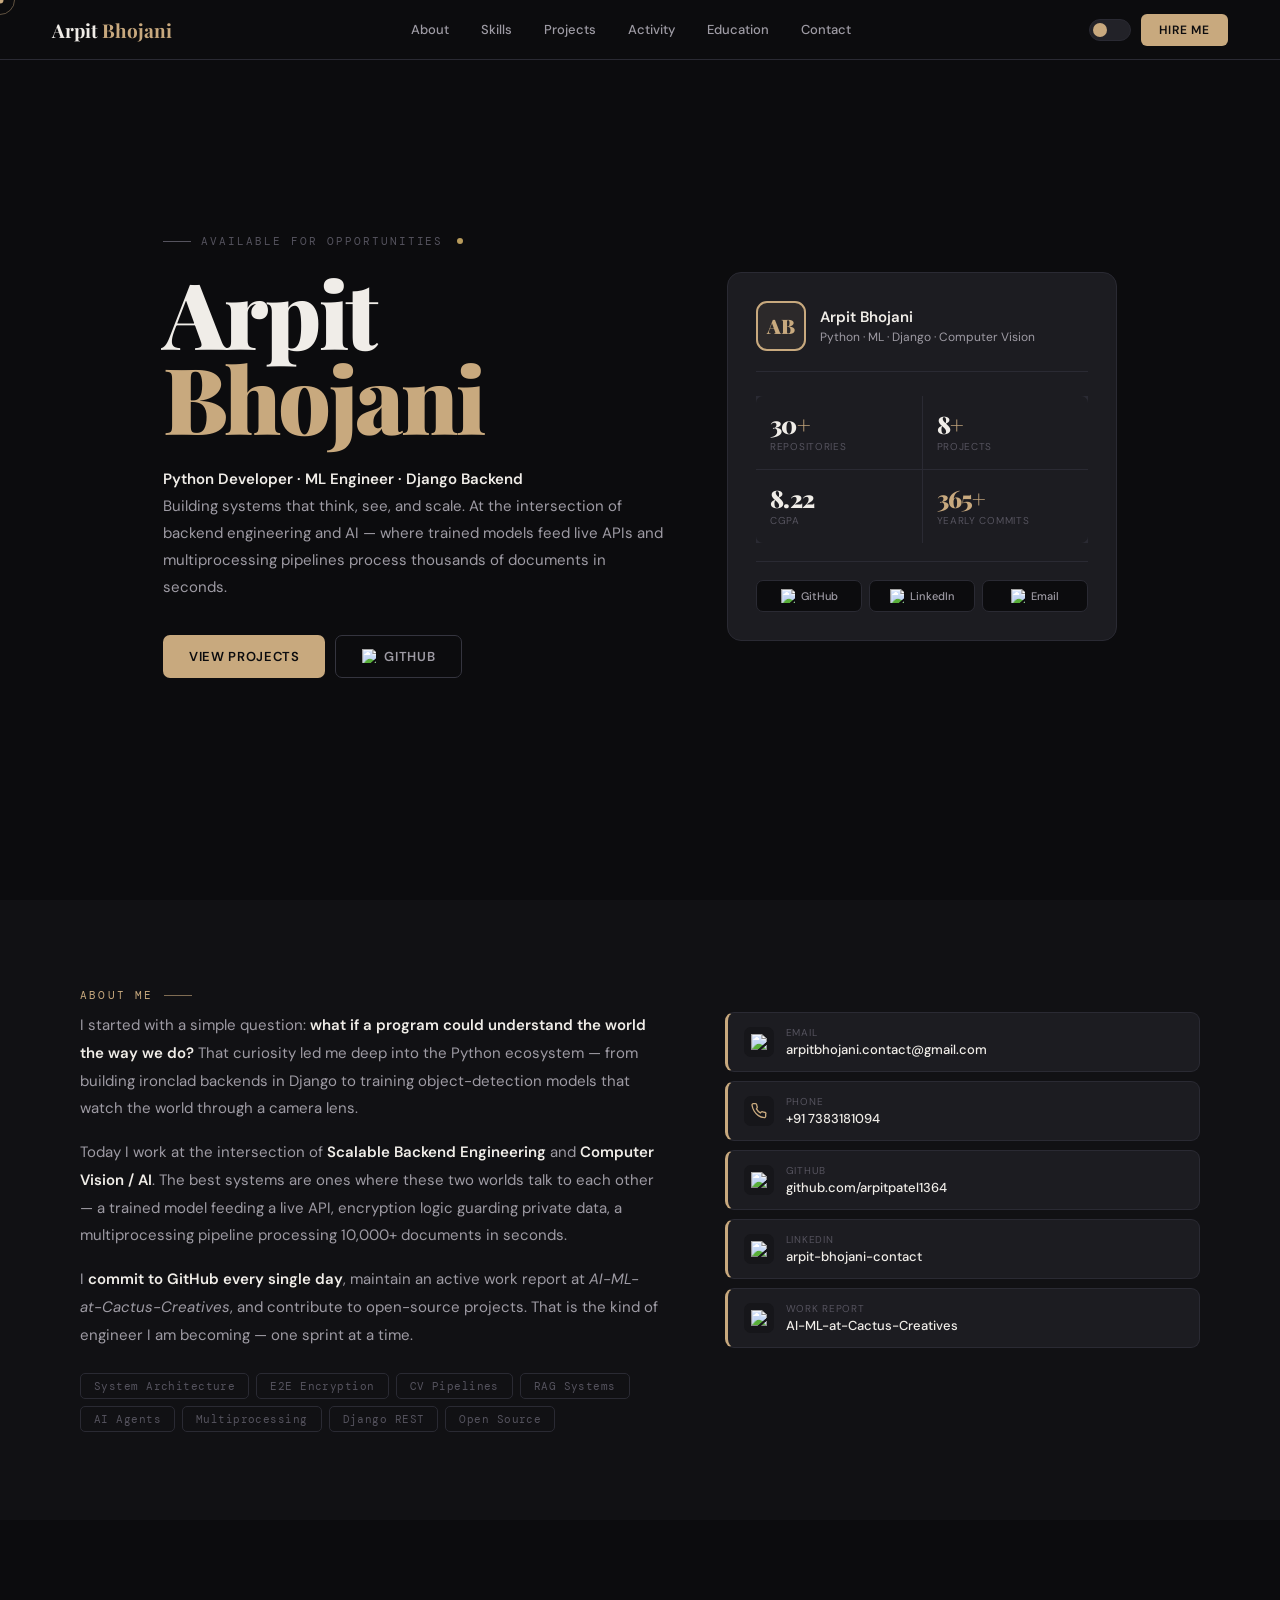
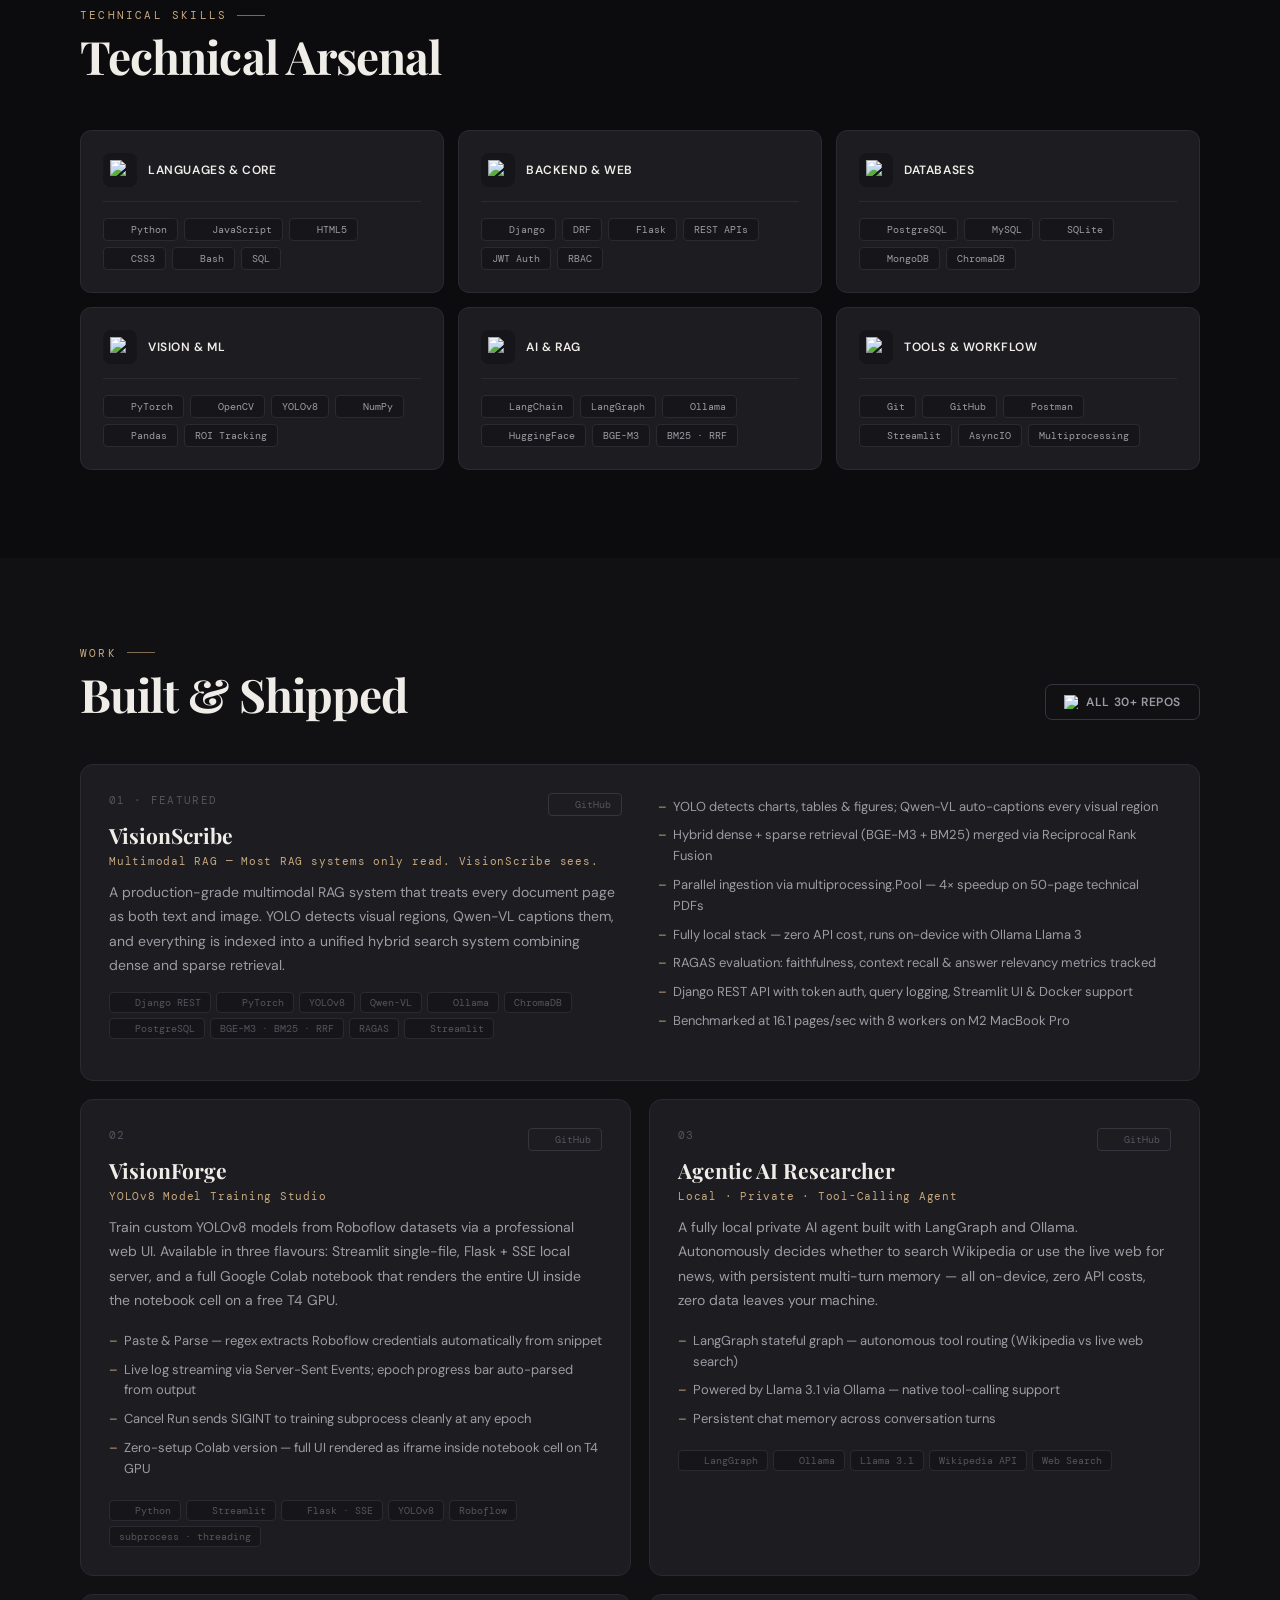
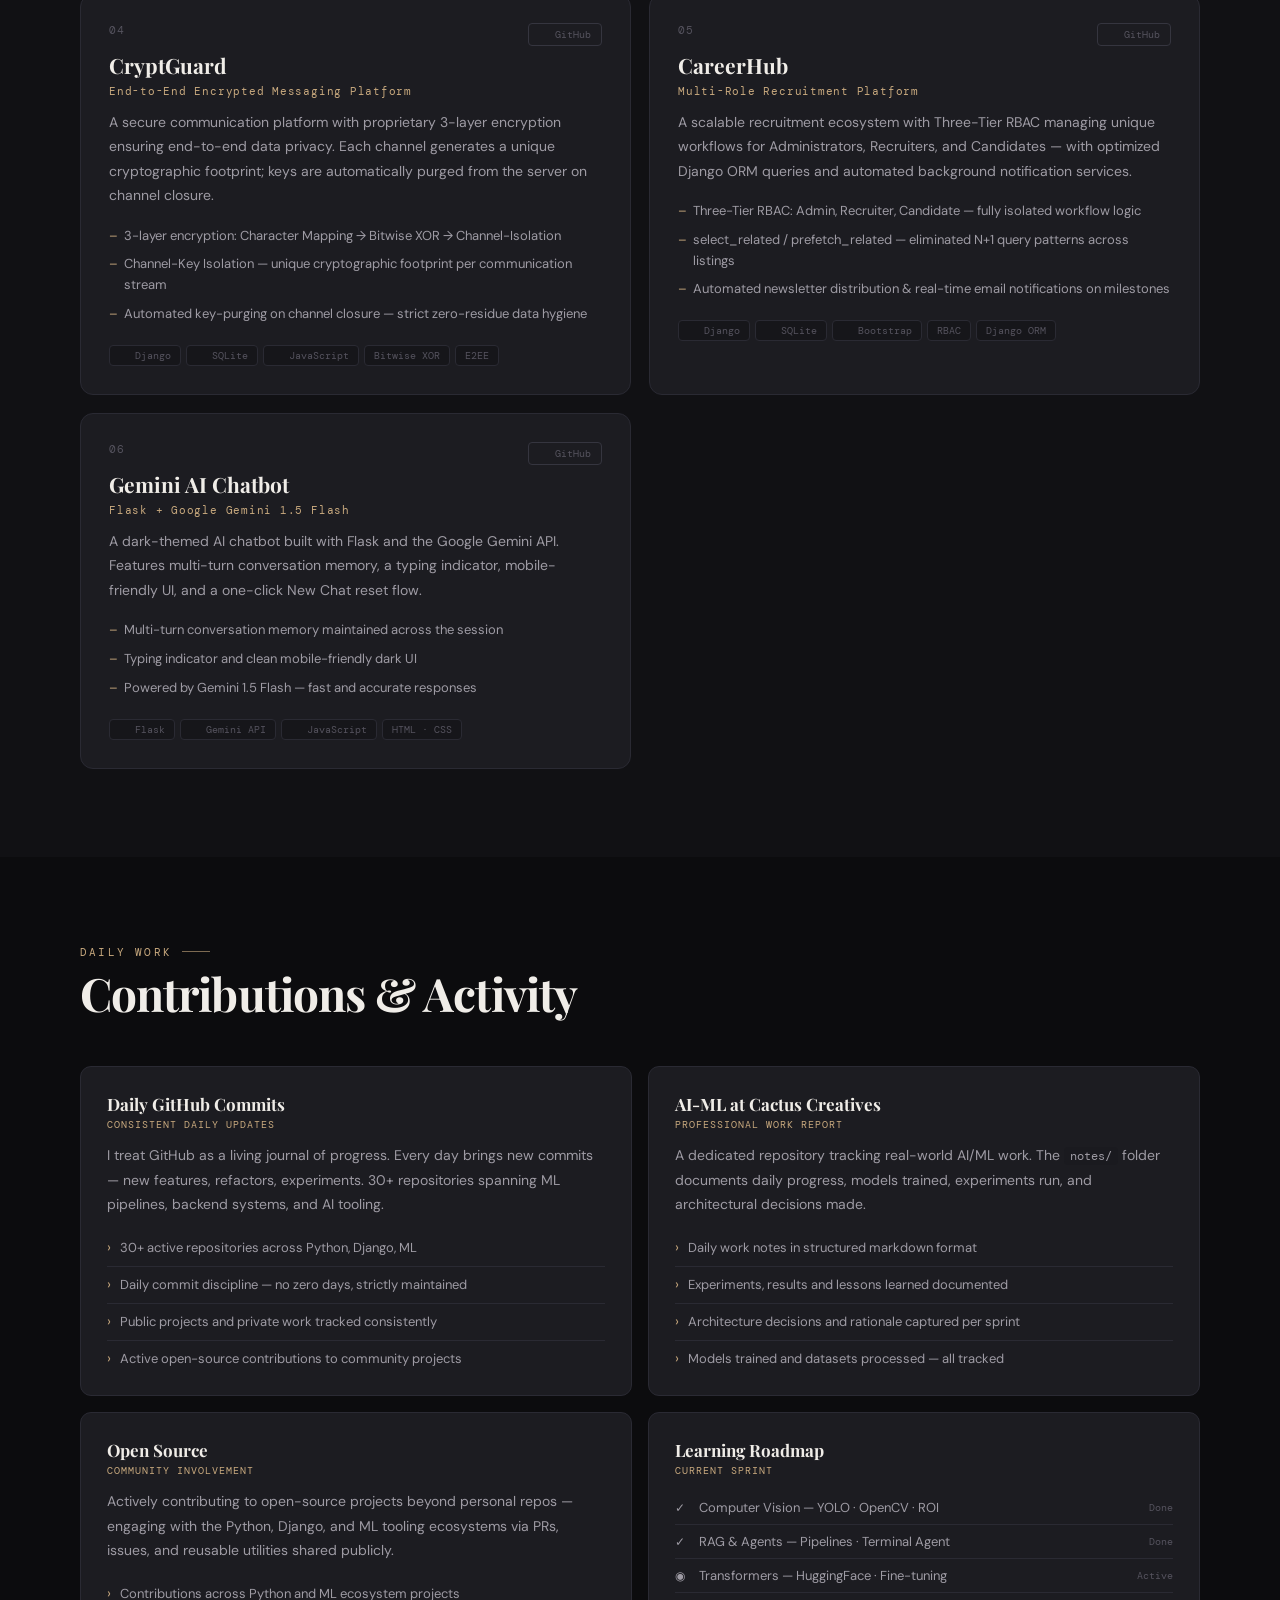
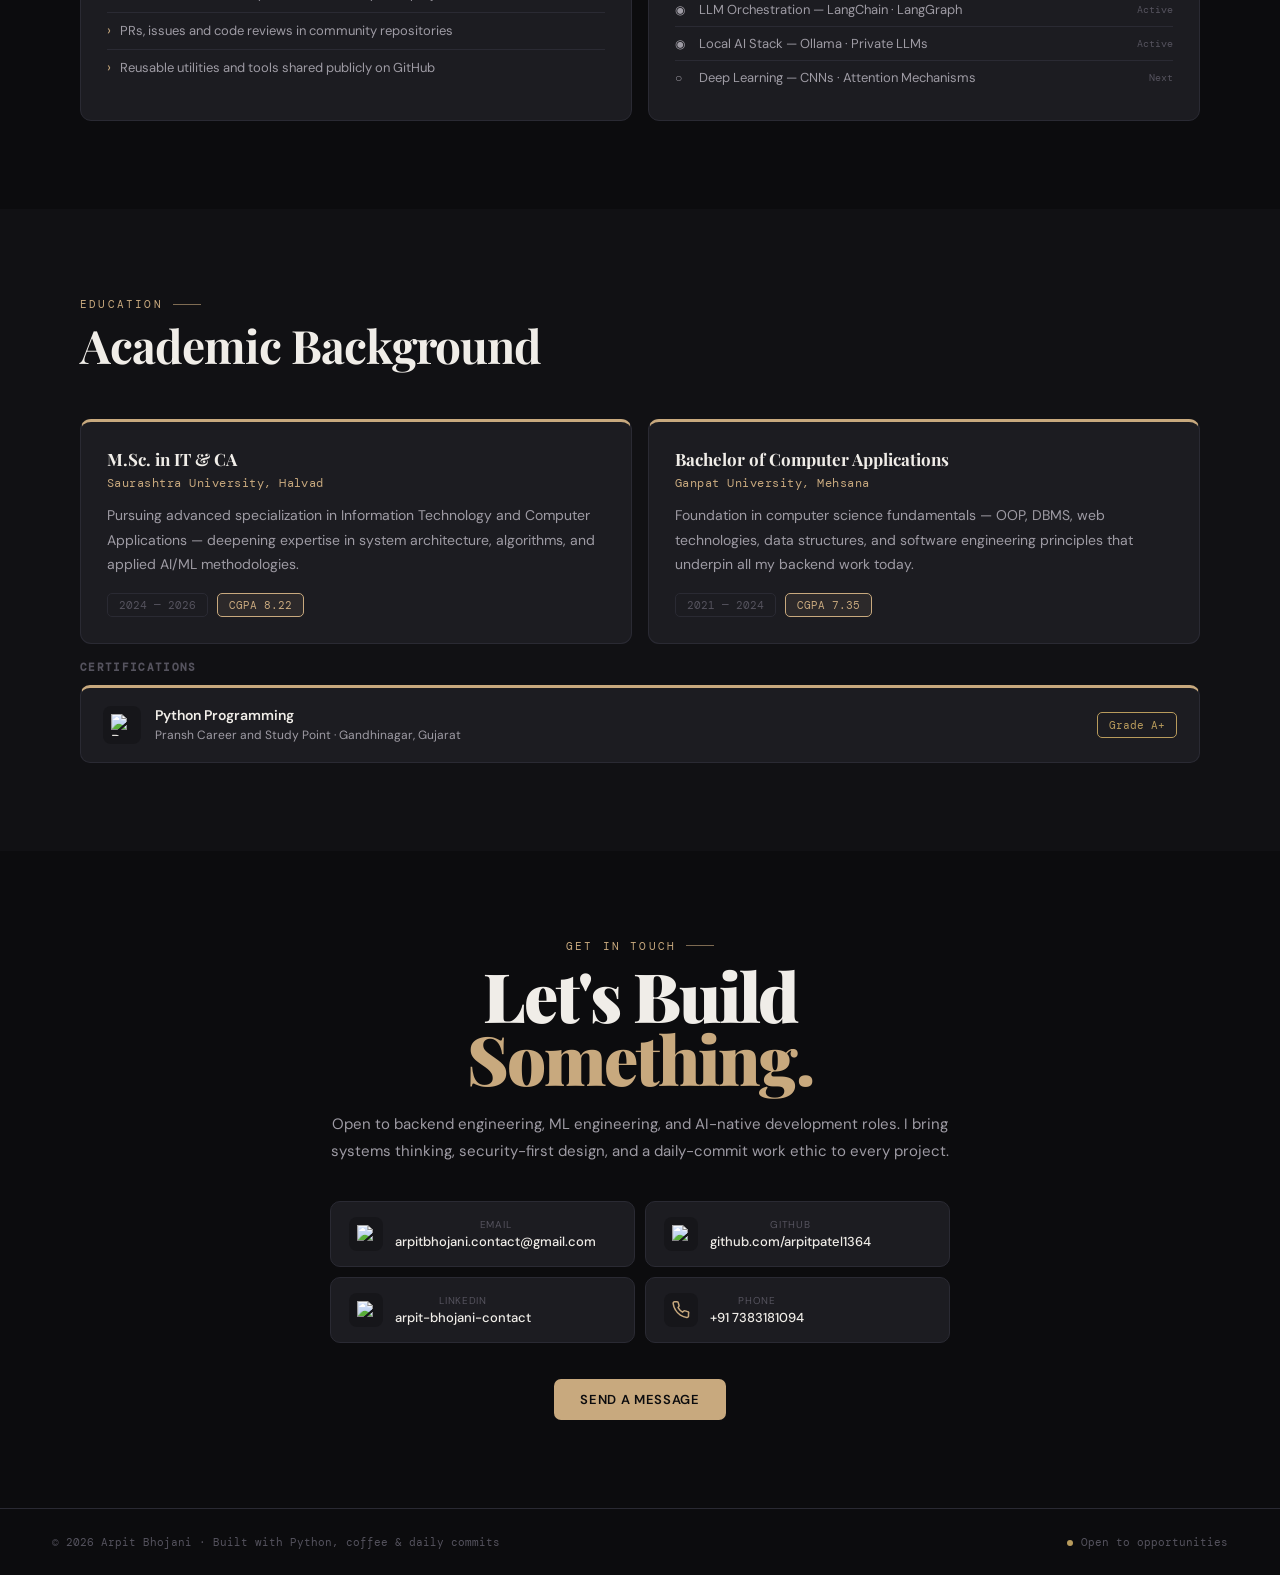
==== commit f785b702: "Update index.html" ====
--- a/index.html
+++ b/index.html
@@ -1409,7 +1409,7 @@
               <div class="hstat-l">CGPA</div>
             </div>
             <div class="hstat">
-              <div class="hstat-n"><span>365</span></div>
+              <div class="hstat-n"><span>365+</span></div>
               <div class="hstat-l">Yearly Commits</div>
             </div>
           </div>
@@ -2046,4 +2046,4 @@
   </script>
 </body>
 
-</html>+</html>
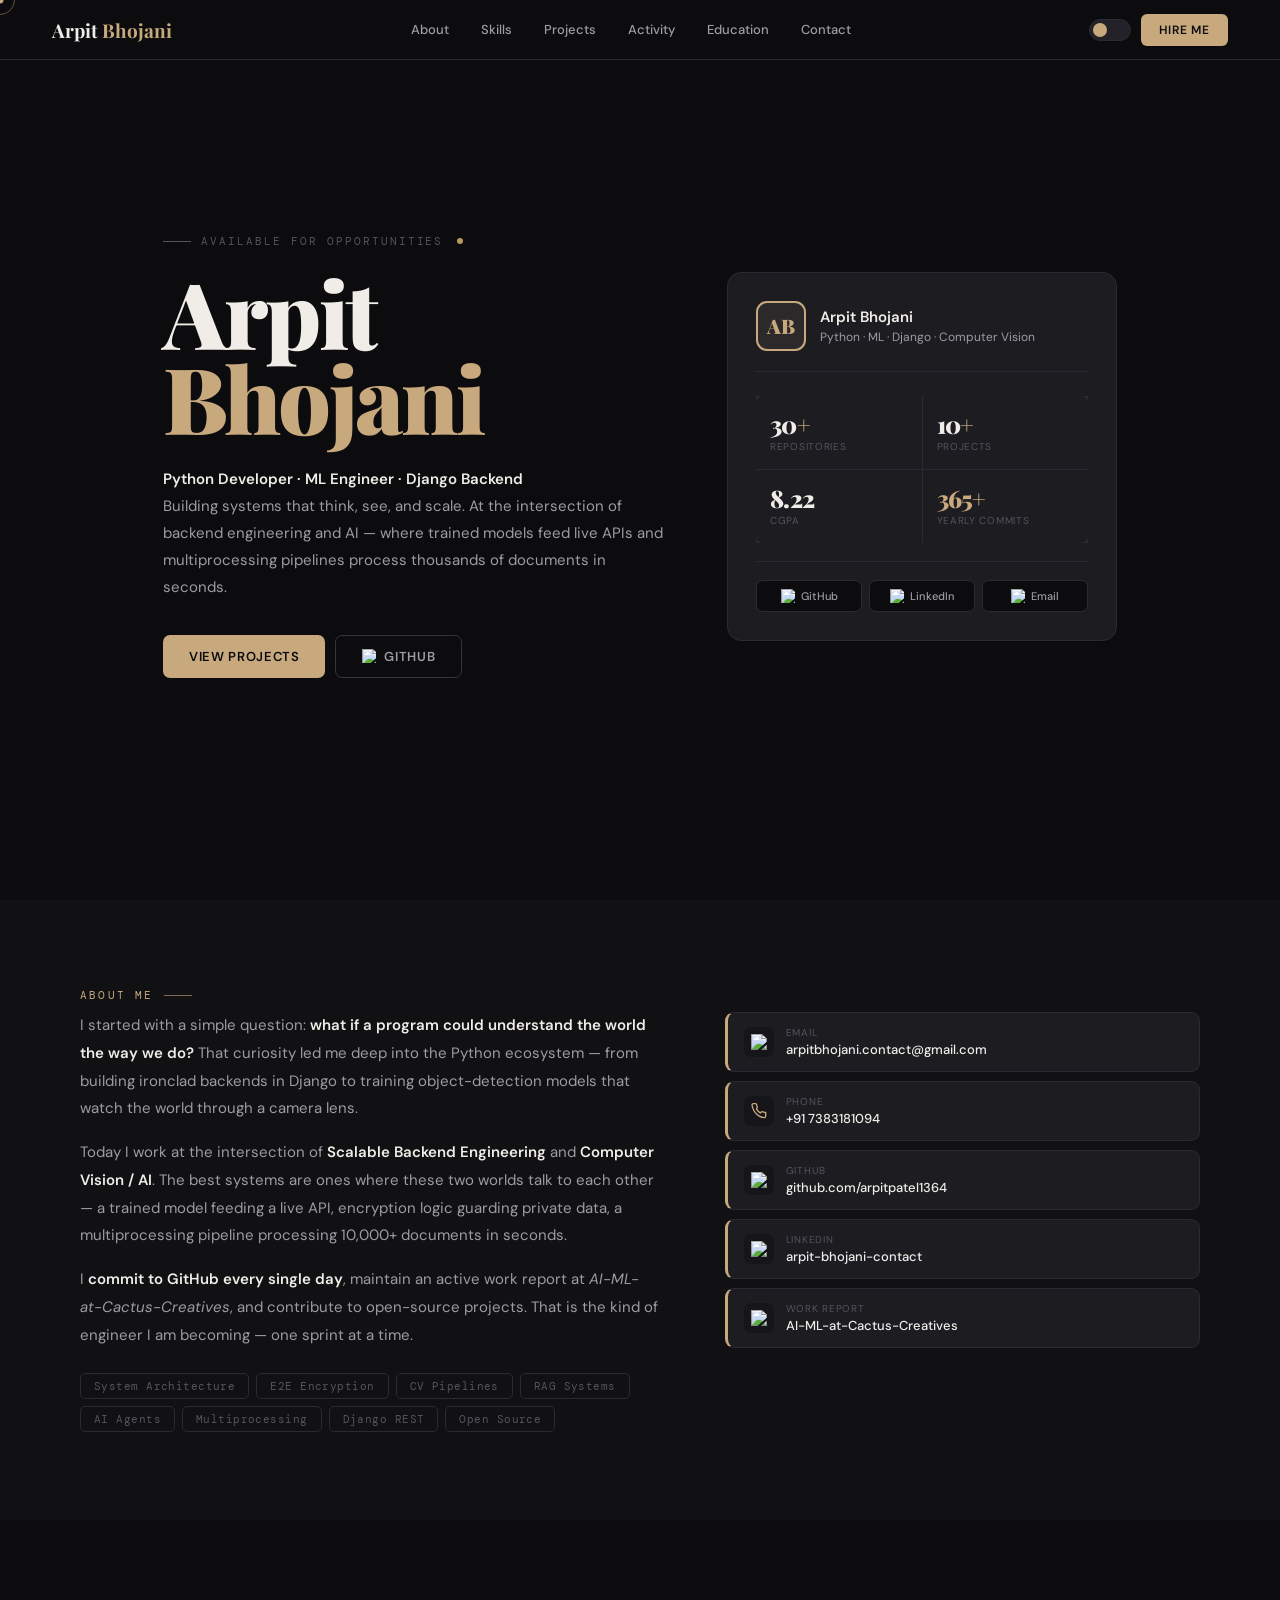
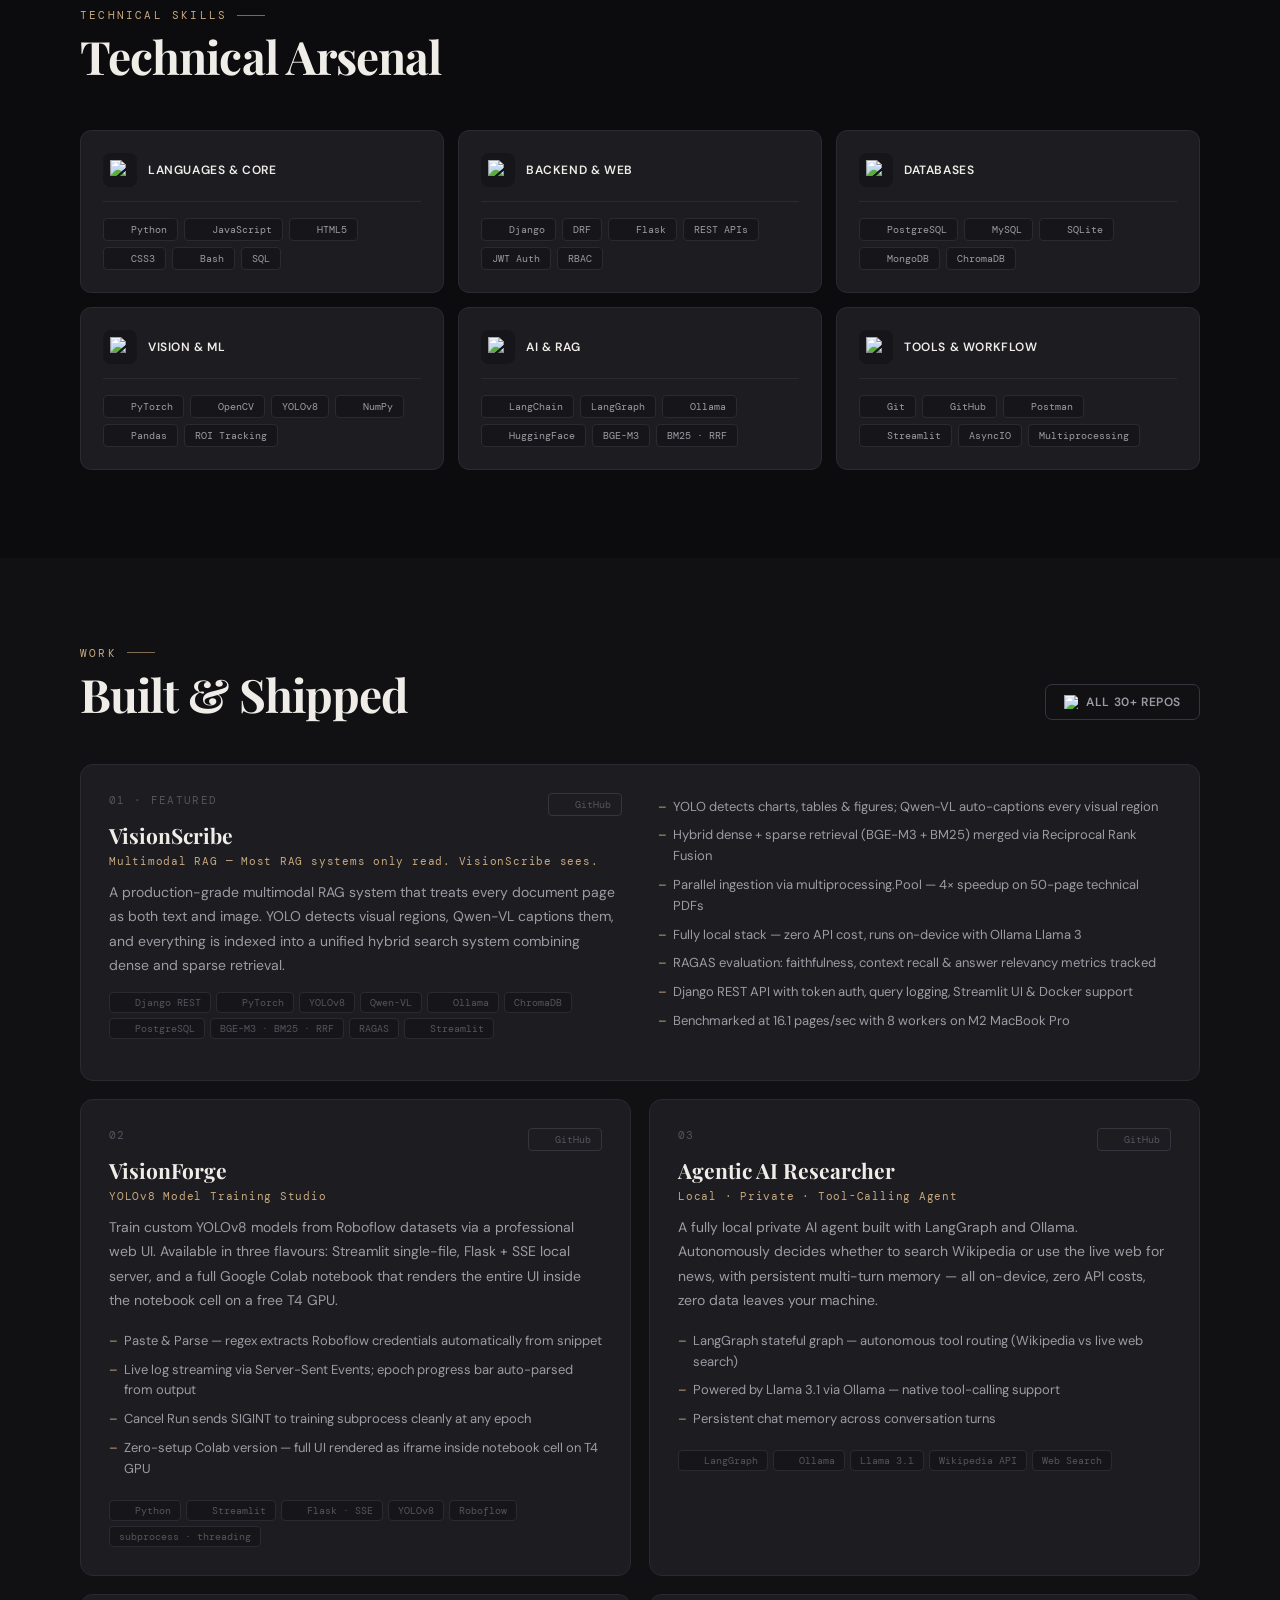
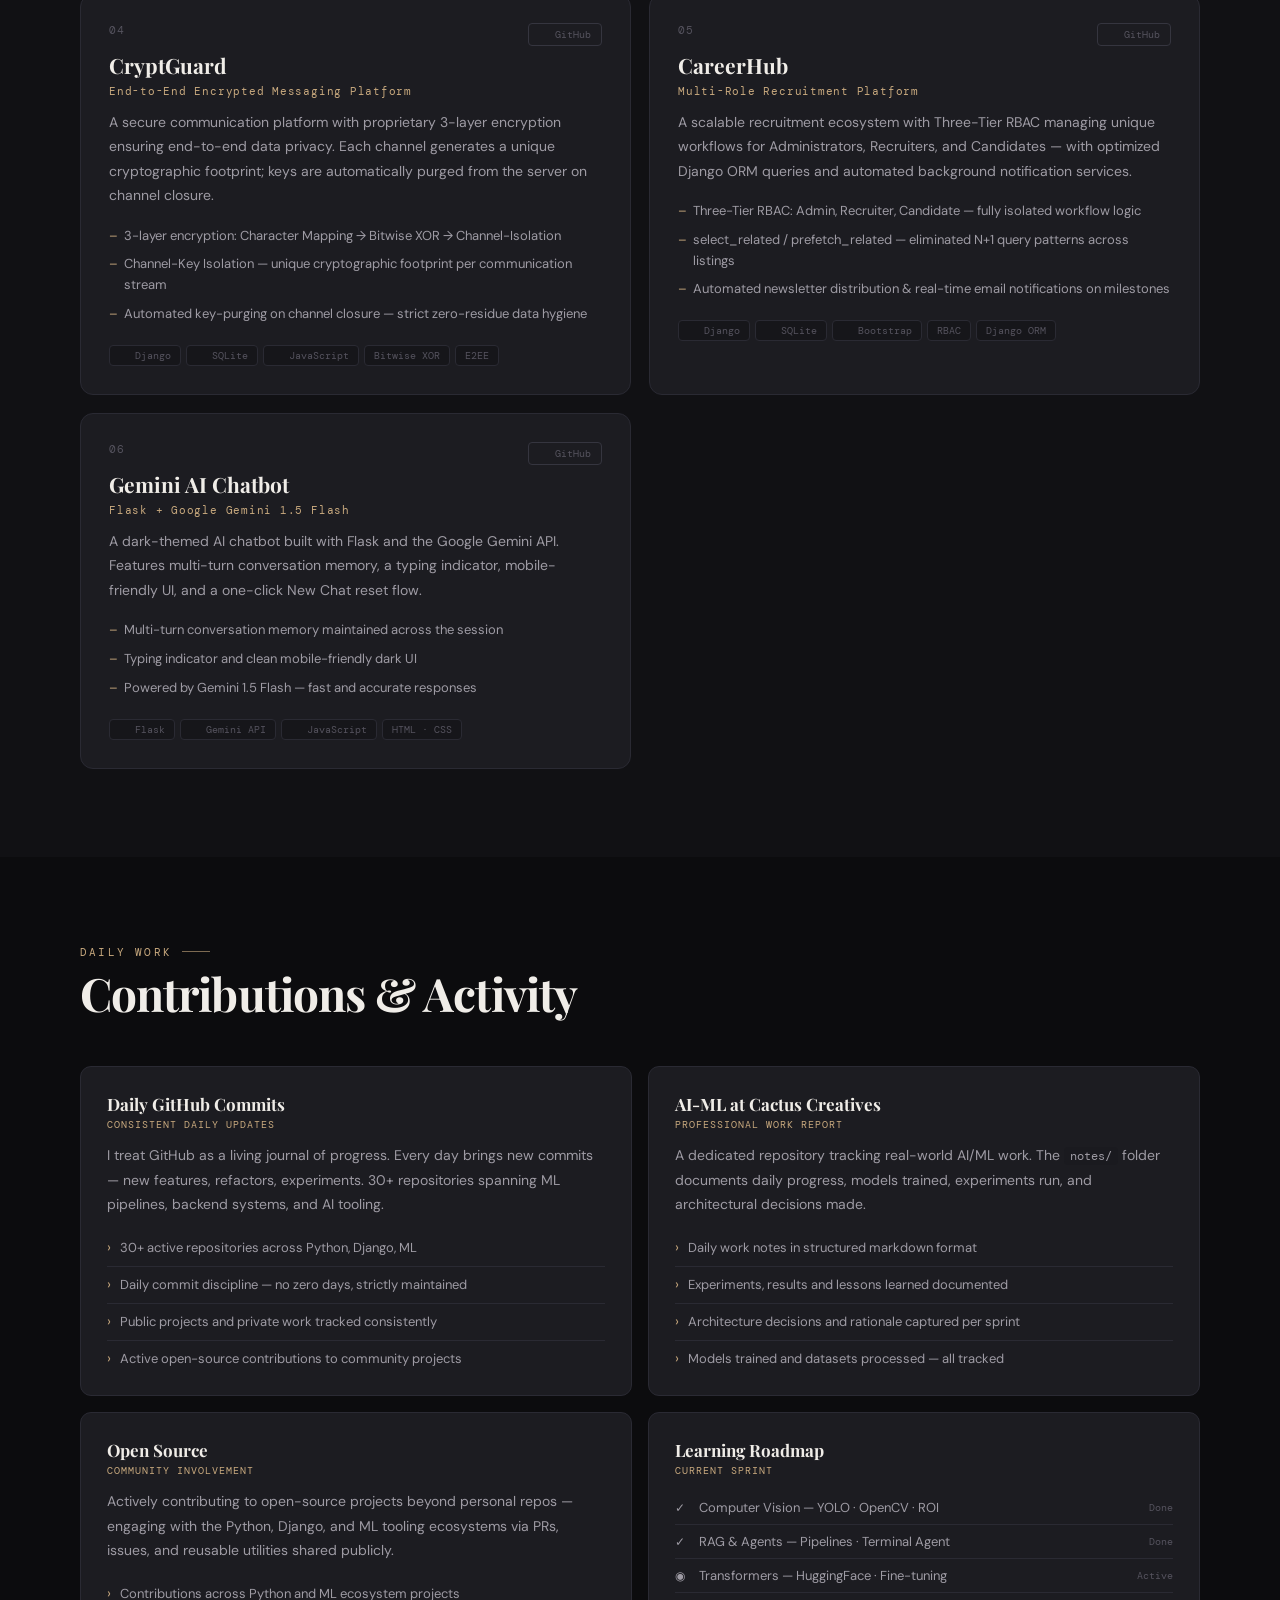
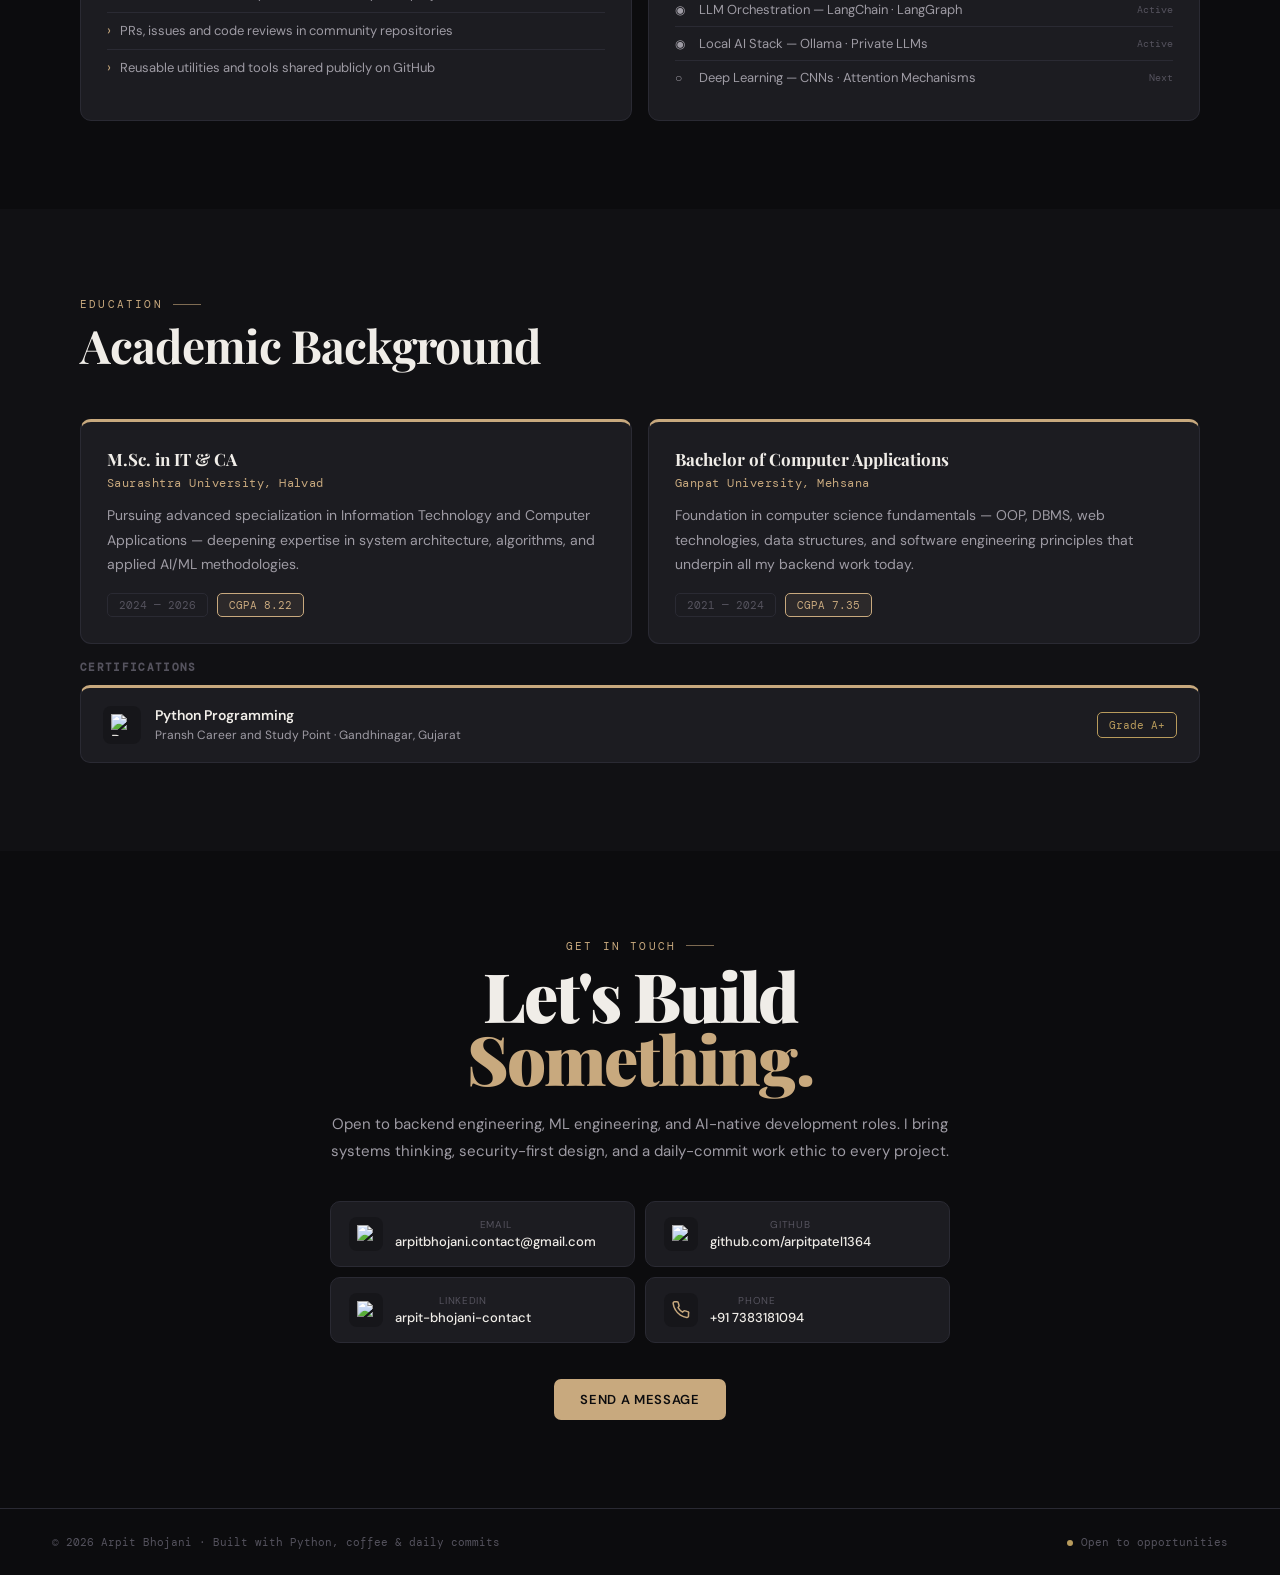
==== commit 237d1eac: "Update index.html" ====
--- a/index.html
+++ b/index.html
@@ -1401,7 +1401,7 @@
               <div class="hstat-l">Repositories</div>
             </div>
             <div class="hstat">
-              <div class="hstat-n">8<span>+</span></div>
+              <div class="hstat-n">10<span>+</span></div>
               <div class="hstat-l">Projects</div>
             </div>
             <div class="hstat">
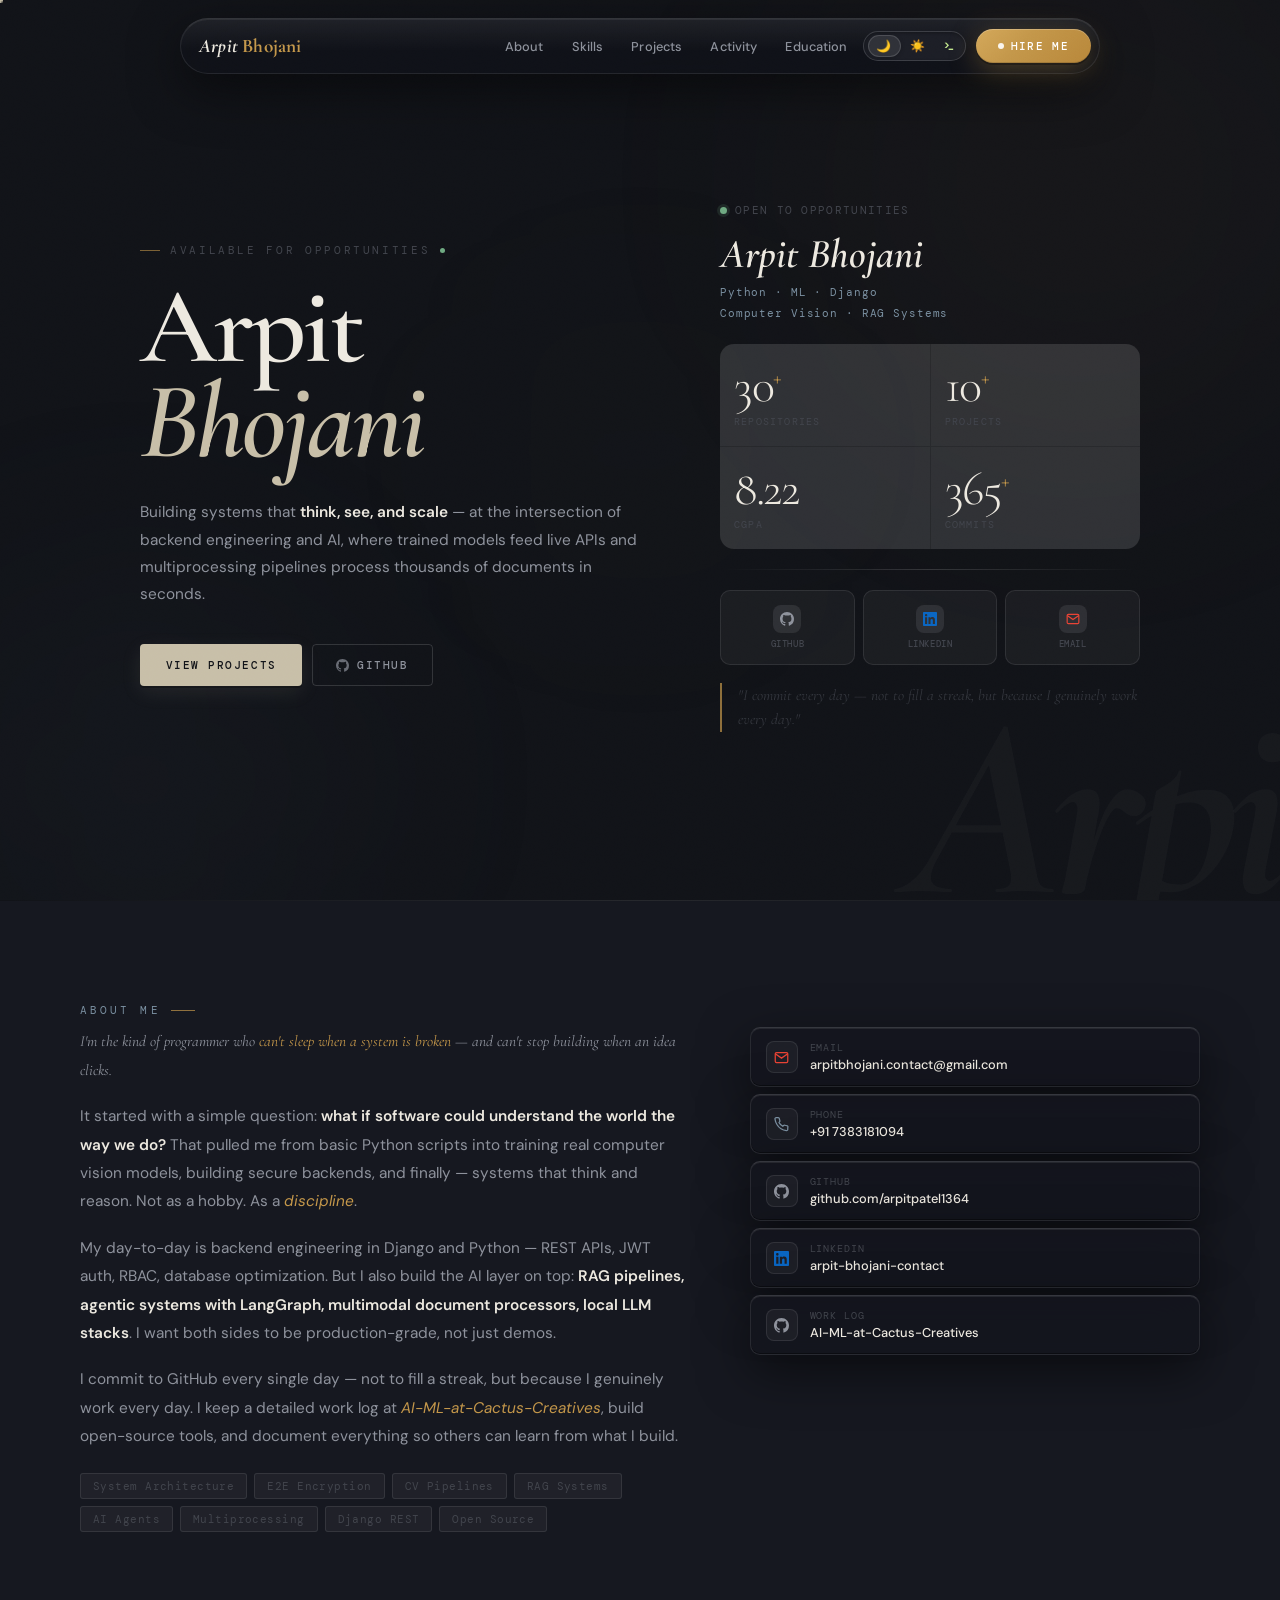
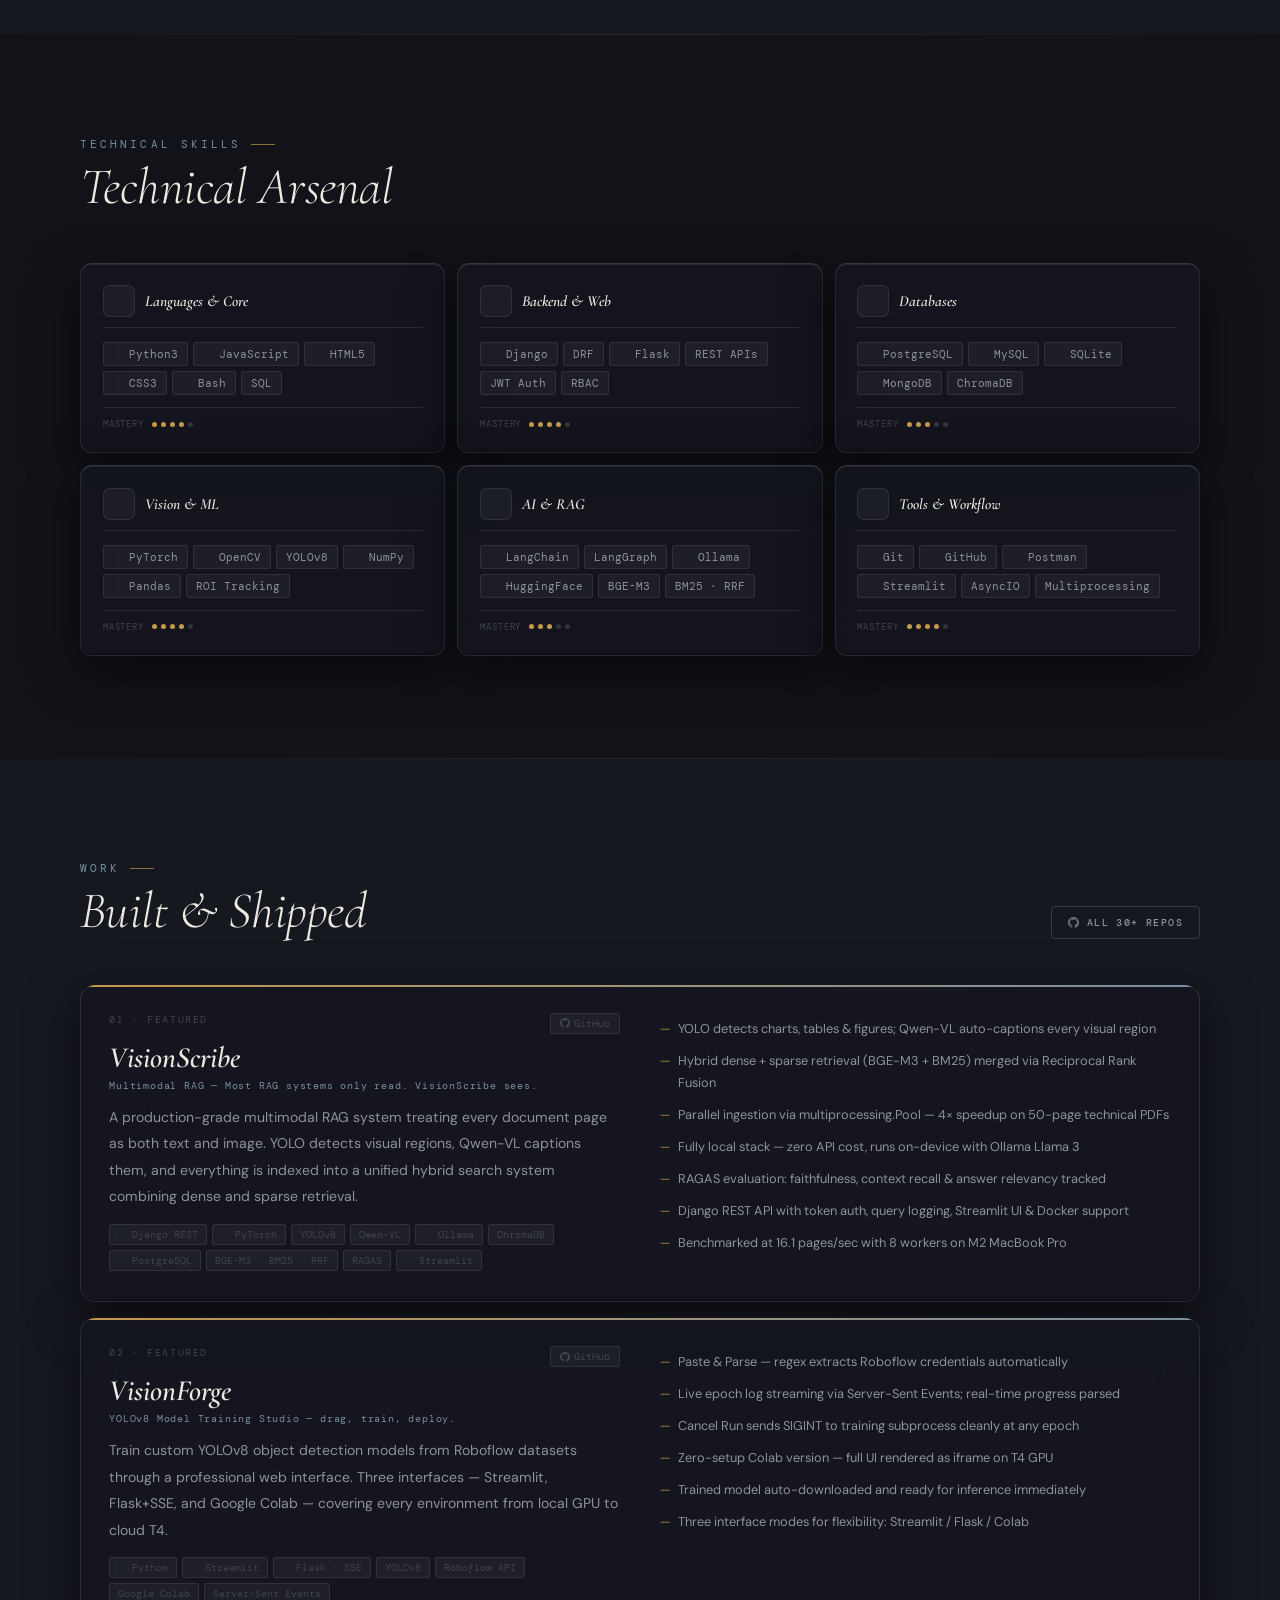
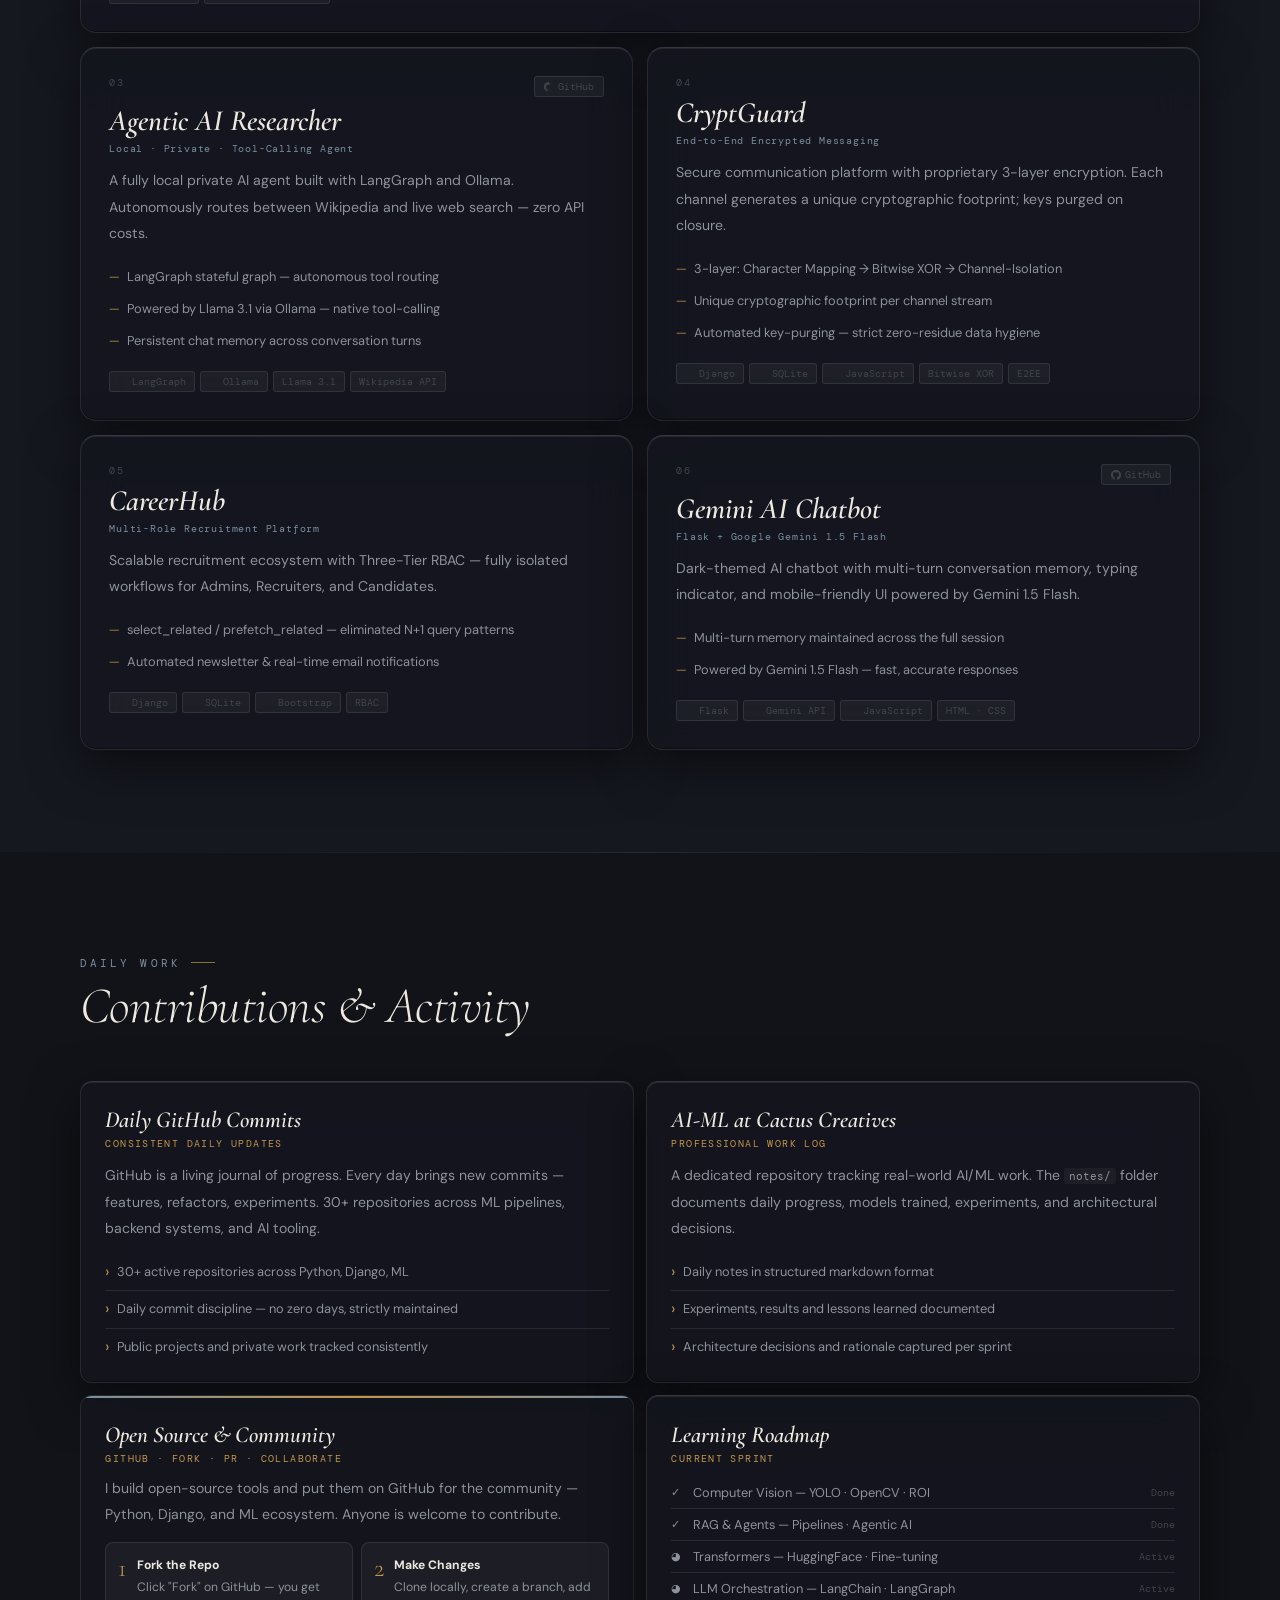
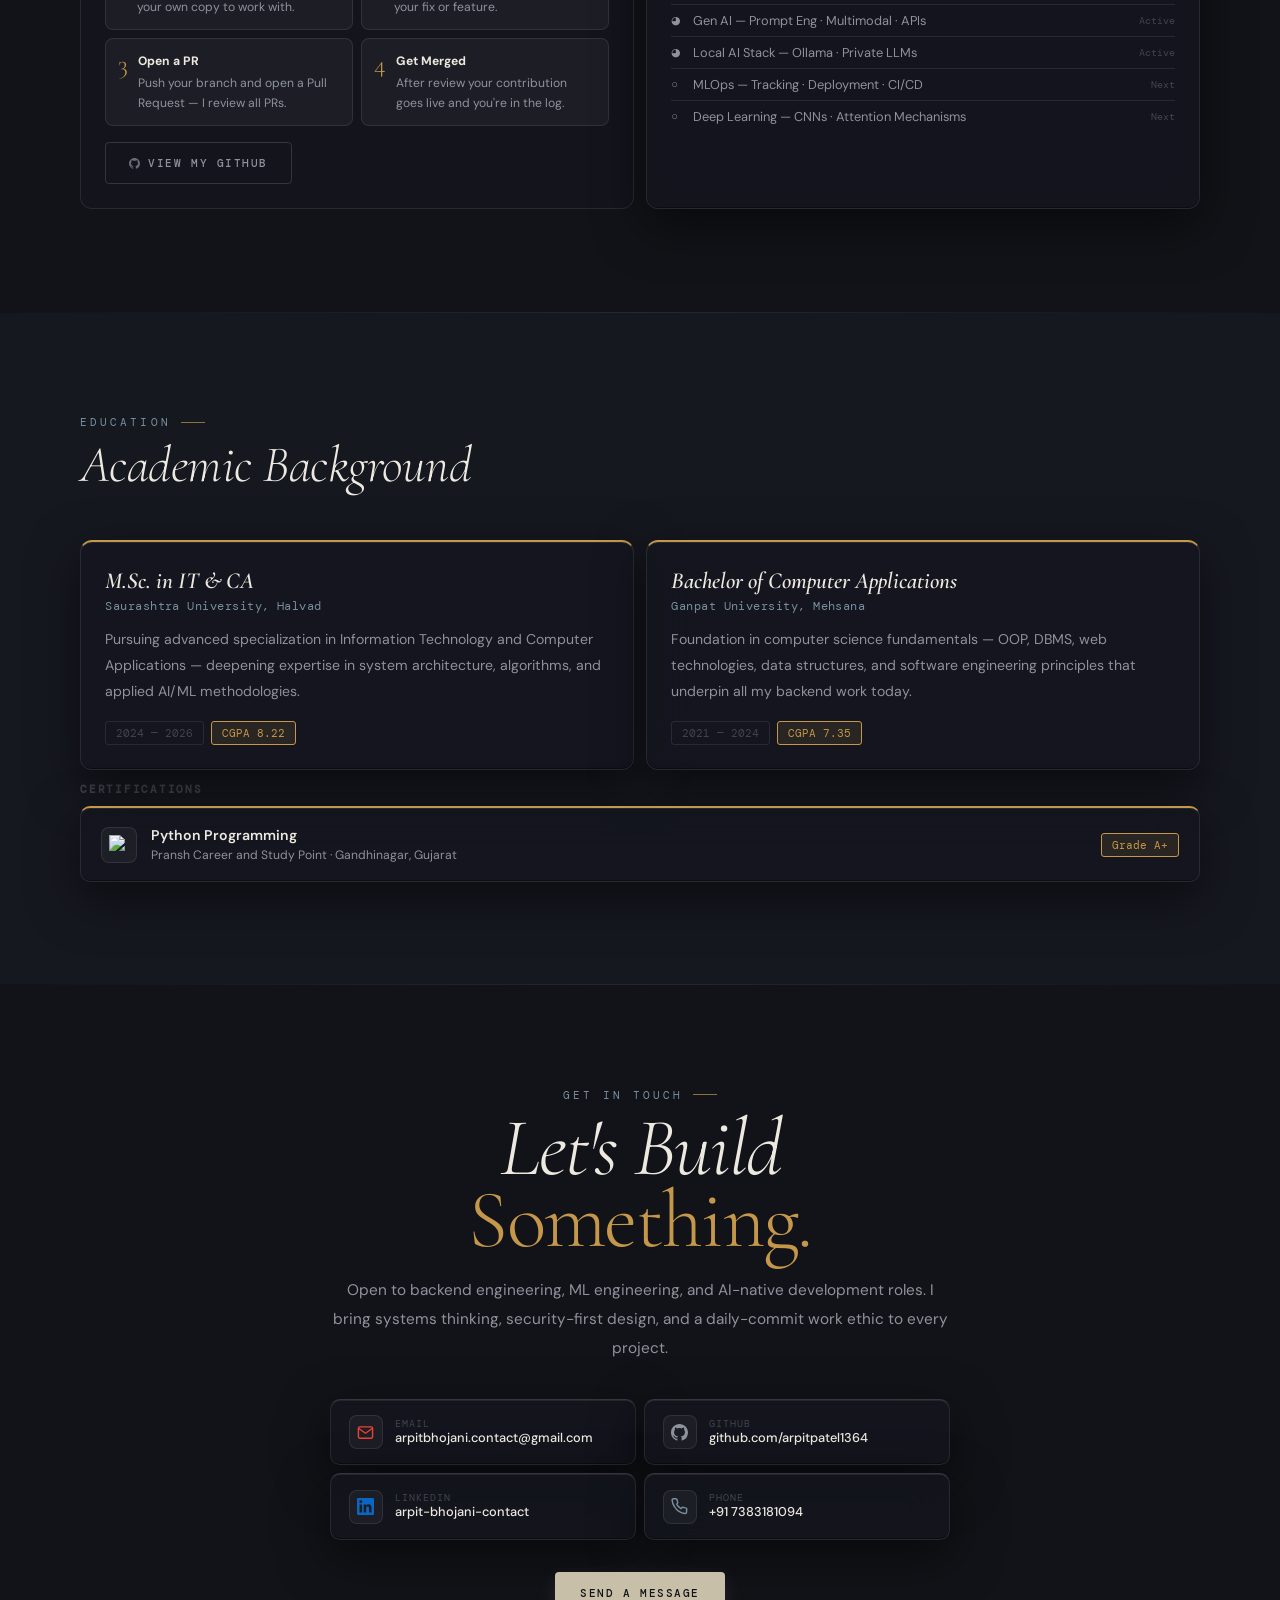
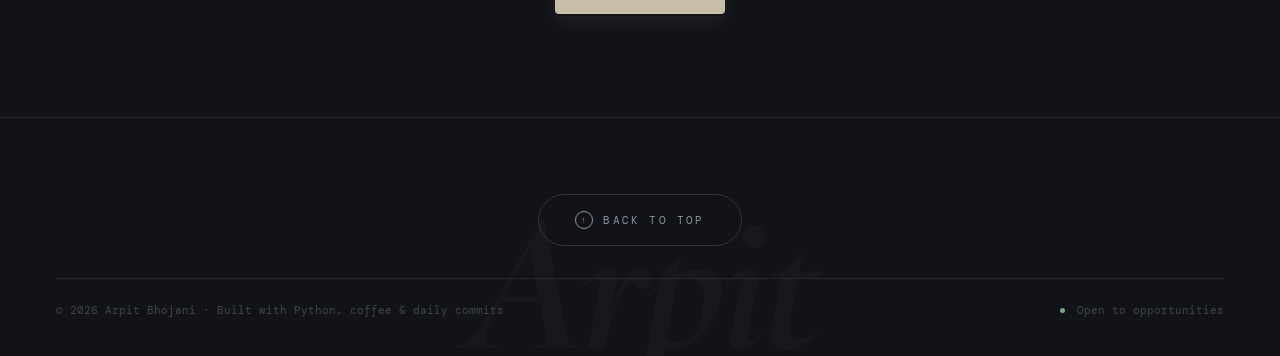
==== commit faeeef63: "update portfolio" ====
--- a/index.html
+++ b/index.html
@@ -2,2048 +2,5314 @@
 <html lang="en" data-theme="dark">
 
 <head>
-  <meta charset="UTF-8" />
-  <meta name="viewport" content="width=device-width, initial-scale=1.0" />
-  <title>Arpit Bhojani — Python · AI Engineer</title>
-  <link rel="preconnect" href="https://fonts.googleapis.com" />
-  <link rel="preconnect" href="https://fonts.gstatic.com" crossorigin />
-  <link
-    href="https://fonts.googleapis.com/css2?family=Playfair+Display:wght@400;600;700;900&family=DM+Sans:wght@300;400;500;600&family=DM+Mono:wght@300;400;500&display=swap"
-    rel="stylesheet" />
-  <style>
-    :root[data-theme="dark"] {
-      --bg: #0c0c0e;
-      --bg2: #111114;
-      --bg3: #16161a;
-      --surface: #1c1c21;
-      --surface2: #222228;
-      --border: #2a2a33;
-      --border2: #35353f;
-      --accent: #c8a97e;
-      --accent-h: #d4b896;
-      --accent-dim: #c8a97e18;
-      --text: #f0ede8;
-      --text2: #9e9ba4;
-      --text3: #55535e;
-      --shadow: rgba(0, 0, 0, 0.6);
-      --logo-f: none;
-      --code-bg: #1a1a1f;
-    }
-
-    :root[data-theme="light"] {
-      --bg: #f8f6f2;
-      --bg2: #f2efe9;
-      --bg3: #ece9e1;
-      --surface: #ffffff;
-      --surface2: #f5f3ee;
-      --border: #e0dbd0;
-      --border2: #cdc8bc;
-      --accent: #8b6840;
-      --accent-h: #8b6840;
-      --accent-dim: #8b684015;
-      --text: #1a1714;
-      --text2: #6b6460;
-      --text3: #a09890;
-      --shadow: rgba(0, 0, 0, 0.1);
-      --logo-f: none;
-      --code-bg: #eceae4;
-    }
-
-    * {
-      margin: 0;
-      padding: 0;
-      box-sizing: border-box;
-    }
-
-    html {
-      scroll-behavior: smooth;
-    }
-
-    body {
-      background: var(--bg);
-      color: var(--text);
-      font-family: 'DM Sans', sans-serif;
-      overflow-x: hidden;
-      transition: background .35s, color .35s;
-    }
-
-    ::-webkit-scrollbar {
-      width: 3px;
-    }
-
-    ::-webkit-scrollbar-track {
-      background: var(--bg);
-    }
-
-    ::-webkit-scrollbar-thumb {
-      background: var(--border2);
-    }
-
-    /* CURSOR */
-    .cur-dot {
-      position: fixed;
-      width: 7px;
-      height: 7px;
-      background: var(--accent);
-      border-radius: 50%;
-      pointer-events: none;
-      z-index: 9999;
-      transform: translate(-50%, -50%);
-      transition: transform .1s;
-    }
-
-    .cur-ring {
-      position: fixed;
-      width: 30px;
-      height: 30px;
-      border: 1.5px solid var(--accent);
-      border-radius: 50%;
-      pointer-events: none;
-      z-index: 9998;
-      transform: translate(-50%, -50%);
-      opacity: .45;
-      transition: width .2s, height .2s, opacity .2s;
-    }
-
-    /* ─── NAV ─── */
-    #nav {
-      position: fixed;
-      top: 0;
-      left: 0;
-      right: 0;
-      z-index: 200;
-      height: 60px;
-      display: flex;
-      align-items: center;
-      justify-content: space-between;
-      padding: 0 52px;
-      background: var(--bg);
-      border-bottom: 1px solid var(--border);
-      transition: background .35s, border-color .35s;
-    }
-
-    .nav-logo {
-      font-family: 'Playfair Display', serif;
-      font-size: 19px;
-      font-weight: 700;
-      color: var(--text);
-      text-decoration: none;
-    }
-
-    .nav-logo b {
-      color: var(--accent);
-    }
-
-    .nav-mid {
-      display: flex;
-      gap: 2px;
-    }
-
-    .nav-mid a {
-      font-size: 13px;
-      font-weight: 500;
-      color: var(--text2);
-      text-decoration: none;
-      padding: 6px 15px;
-      border-radius: 6px;
-      transition: all .2s;
-    }
-
-    .nav-mid a:hover,
-    .nav-mid a.active {
-      color: var(--text);
-      background: var(--surface);
-    }
-
-    .nav-r {
-      display: flex;
-      align-items: center;
-      gap: 10px;
-    }
-
-    /* THEME BTN */
-    .t-btn {
-      width: 42px;
-      height: 22px;
-      border-radius: 11px;
-      background: var(--surface2);
-      border: 1px solid var(--border);
-      cursor: pointer;
-      position: relative;
-      transition: background .3s;
-      flex-shrink: 0;
-    }
-
-    .t-btn::after {
-      content: '';
-      position: absolute;
-      top: 3px;
-      left: 3px;
-      width: 14px;
-      height: 14px;
-      border-radius: 50%;
-      background: var(--accent);
-      transition: transform .3s;
-    }
-
-    [data-theme="light"] .t-btn::after {
-      transform: translateX(20px);
-    }
-
-    .cta-btn {
-      font-size: 12px;
-      font-weight: 600;
-      letter-spacing: .07em;
-      text-transform: uppercase;
-      padding: 8px 18px;
-      background: var(--accent);
-      color: var(--bg);
-      border-radius: 6px;
-      text-decoration: none;
-      transition: background .2s;
-      border: none;
-      cursor: pointer;
-    }
-
-    .cta-btn:hover {
-      background: var(--accent-h);
-    }
-
-    .hamburger {
-      display: none;
-      flex-direction: column;
-      gap: 5px;
-      cursor: pointer;
-      padding: 4px;
-    }
-
-    .hamburger span {
-      display: block;
-      width: 22px;
-      height: 2px;
-      background: var(--text2);
-      border-radius: 2px;
-      transition: all .3s;
-    }
-
-    #mob-menu {
-      display: none;
-      position: fixed;
-      top: 60px;
-      left: 0;
-      right: 0;
-      background: var(--bg);
-      border-bottom: 1px solid var(--border);
-      padding: 14px 24px;
-      z-index: 199;
-      flex-direction: column;
-      gap: 2px;
-    }
-
-    #mob-menu a {
-      font-size: 15px;
-      font-weight: 500;
-      color: var(--text2);
-      text-decoration: none;
-      padding: 10px 12px;
-      border-radius: 6px;
-      display: block;
-      transition: all .2s;
-    }
-
-    #mob-menu a:hover {
-      color: var(--text);
-      background: var(--surface);
-    }
-
-    #mob-menu.open {
-      display: flex;
-    }
-
-    /* ─── SECTION BASE ─── */
-    section {
-      padding: 88px 52px;
-      position: relative;
-    }
-
-    .wrap {
-      max-width: 1120px;
-      margin: 0 auto;
-    }
-
-    .s-eyebrow {
-      font-family: 'DM Mono', monospace;
-      font-size: 11px;
-      letter-spacing: .2em;
-      text-transform: uppercase;
-      color: var(--accent);
-      margin-bottom: 10px;
-      display: flex;
-      align-items: center;
-      gap: 10px;
-    }
-
-    .s-eyebrow::after {
-      content: '';
-      width: 28px;
-      height: 1px;
-      background: var(--accent);
-      opacity: .6;
-    }
-
-    .s-h {
-      font-family: 'Playfair Display', serif;
-      font-size: clamp(30px, 4vw, 46px);
-      font-weight: 700;
-      letter-spacing: -.02em;
-      line-height: 1.08;
-      color: var(--text);
-      margin-bottom: 48px;
-    }
-
-    /* ─── HERO ─── */
-    #hero {
-      min-height: 100vh;
-      padding-top: 100px;
-      background: var(--bg);
-      display: flex;
-      align-items: center;
-    }
-
-    .hero-layout {
-      display: grid;
-      grid-template-columns: 1fr 390px;
-      gap: 64px;
-      align-items: center;
-    }
-
-    .eyebrow {
-      font-family: 'DM Mono', monospace;
-      font-size: 11px;
-      letter-spacing: .18em;
-      text-transform: uppercase;
-      color: var(--text3);
-      margin-bottom: 22px;
-      display: flex;
-      align-items: center;
-      gap: 10px;
-      opacity: 0;
-      animation: rise .7s .3s both;
-    }
-
-    .eyebrow::before {
-      content: '';
-      width: 28px;
-      height: 1px;
-      background: var(--text3);
-    }
-
-    .live {
-      display: inline-block;
-      width: 6px;
-      height: 6px;
-      background: #b89b5c;
-      border-radius: 50%;
-      margin-left: 4px;
-      animation: blink 2s infinite;
-    }
-
-    @keyframes blink {
-
-      0%,
-      100% {
-        box-shadow: 0 0 0 0 rgba(255, 172, 48, 0.658);
-      }
-
-      60% {
-        box-shadow: 0 0 0 7px rgba(255, 145, 1, 0.151);
-      }
-    }
-
-    h1.hname {
-      font-family: 'Playfair Display', serif;
-      font-size: clamp(52px, 8vw, 92px);
-      font-weight: 900;
-      line-height: .92;
-      letter-spacing: -.03em;
-      margin-bottom: 26px;
-      opacity: 0;
-      animation: rise .7s .5s both;
-    }
-
-    h1.hname em {
-      color: var(--accent);
-      font-style: normal;
-    }
-
-    .hero-desc {
-      font-size: 15px;
-      line-height: 1.8;
-      color: var(--text2);
-      max-width: 500px;
-      margin-bottom: 34px;
-      opacity: 0;
-      animation: rise .7s .7s both;
-    }
-
-    .hero-desc strong {
-      color: var(--text);
-      font-weight: 600;
-    }
-
-    .hero-btns {
-      display: flex;
-      gap: 10px;
-      opacity: 0;
-      animation: rise .7s .9s both;
-    }
-
-    .btn {
-      font-size: 13px;
-      font-weight: 600;
-      letter-spacing: .05em;
-      text-transform: uppercase;
-      padding: 12px 26px;
-      border-radius: 7px;
-      text-decoration: none;
-      transition: all .2s;
-      cursor: pointer;
-      border: none;
-      display: inline-flex;
-      align-items: center;
-      gap: 8px;
-    }
-
-    .btn-fill {
-      background: var(--accent);
-      color: var(--bg);
-    }
-
-    .btn-fill:hover {
-      background: var(--accent-h);
-    }
-
-    .btn-line {
-      background: transparent;
-      color: var(--text2);
-      border: 1.5px solid var(--border2);
-    }
-
-    .btn-line:hover {
-      color: var(--text);
-      border-color: var(--text2);
-    }
-
-    .btn img {
-      width: 14px;
-      height: 14px;
-      object-fit: contain;
-    }
-
-    /* HERO CARD */
-    .hcard {
-      background: var(--surface);
-      border: 1px solid var(--border);
-      border-radius: 14px;
-      padding: 28px;
-      opacity: 0;
-      animation: rise .7s 1.1s both;
-    }
-
-    .hcard-top {
-      display: flex;
-      align-items: center;
-      gap: 14px;
-      margin-bottom: 24px;
-      padding-bottom: 20px;
-      border-bottom: 1px solid var(--border);
-    }
-
-    .avatar {
-      width: 50px;
-      height: 50px;
-      border-radius: 11px;
-      background: var(--accent-dim);
-      border: 2px solid var(--accent);
-      display: flex;
-      align-items: center;
-      justify-content: center;
-      font-family: 'Playfair Display', serif;
-      font-size: 20px;
-      font-weight: 900;
-      color: var(--accent);
-      flex-shrink: 0;
-    }
-
-    .hcard-name {
-      font-weight: 600;
-      font-size: 15px;
-      margin-bottom: 2px;
-    }
-
-    .hcard-sub {
-      font-size: 12px;
-      color: var(--text2);
-    }
-
-    .hstats {
-      display: grid;
-      grid-template-columns: 1fr 1fr;
-      gap: 1px;
-      background: var(--border);
-    }
-
-    .hstat {
-      background: var(--surface);
-      padding: 16px 14px;
-    }
-
-    .hstat:nth-child(1) {
-      border-radius: 7px 0 0 0;
-    }
-
-    .hstat:nth-child(2) {
-      border-radius: 0 7px 0 0;
-    }
-
-    .hstat:nth-child(3) {
-      border-radius: 0 0 0 7px;
-    }
-
-    .hstat:nth-child(4) {
-      border-radius: 0 0 7px 0;
-    }
-
-    .hstat-n {
-      font-family: 'Playfair Display', serif;
-      font-size: 24px;
-      font-weight: 900;
-      color: var(--text);
-      letter-spacing: -.03em;
-      line-height: 1;
-      margin-bottom: 4px;
-    }
-
-    .hstat-n span {
-      color: var(--accent);
-    }
-
-    .hstat-l {
-      font-size: 10px;
-      color: var(--text3);
-      letter-spacing: .07em;
-      text-transform: uppercase;
-    }
-
-    .hlinks {
-      display: flex;
-      gap: 7px;
-      margin-top: 18px;
-      padding-top: 18px;
-      border-top: 1px solid var(--border);
-    }
-
-    .hlink {
-      flex: 1;
-      display: flex;
-      align-items: center;
-      justify-content: center;
-      gap: 6px;
-      font-size: 11px;
-      font-weight: 500;
-      color: var(--text2);
-      padding: 8px;
-      border-radius: 7px;
-      border: 1px solid var(--border);
-      text-decoration: none;
-      transition: all .2s;
-      background: var(--bg);
-    }
-
-    .hlink img {
-      width: 14px;
-      height: 14px;
-      object-fit: contain;
-    }
-
-    .hlink:hover {
-      border-color: var(--accent);
-      color: var(--accent);
-    }
-
-    /* ─── ABOUT ─── */
-    #about {
-      background: var(--bg2);
-    }
-
-    .about-g {
-      display: grid;
-      grid-template-columns: 1.1fr .9fr;
-      gap: 64px;
-      align-items: start;
-    }
-
-    .about-body p {
-      font-size: 15px;
-      line-height: 1.85;
-      color: var(--text2);
-      margin-bottom: 16px;
-    }
-
-    .about-body p strong {
-      color: var(--text);
-      font-weight: 600;
-    }
-
-    .tags {
-      display: flex;
-      flex-wrap: wrap;
-      gap: 7px;
-      margin-top: 24px;
-    }
-
-    .tag {
-      font-family: 'DM Mono', monospace;
-      font-size: 11px;
-      padding: 5px 13px;
-      border-radius: 5px;
-      border: 1px solid var(--border);
-      color: var(--text3);
-      letter-spacing: .04em;
-      transition: all .2s;
-    }
-
-    .tag:hover {
-      border-color: var(--accent);
-      color: var(--accent);
-      background: var(--accent-dim);
-    }
-
-    .cstack {
-      display: flex;
-      flex-direction: column;
-      gap: 9px;
-    }
-
-    .citem {
-      display: flex;
-      align-items: center;
-      gap: 12px;
-      padding: 13px 16px;
-      background: var(--surface);
-      border: 1px solid var(--border);
-      border-left: 3px solid var(--accent);
-      border-radius: 9px;
-      text-decoration: none;
-      transition: all .2s;
-    }
-
-    .citem:hover {
-      background: var(--surface2);
-    }
-
-    .cicon {
-      width: 30px;
-      height: 30px;
-      background: var(--bg3);
-      border-radius: 7px;
-      display: flex;
-      align-items: center;
-      justify-content: center;
-      flex-shrink: 0;
-      overflow: hidden;
-    }
-
-    .cicon img {
-      width: 16px;
-      height: 16px;
-      object-fit: contain;
-    }
-
-    .clabel {
-      font-size: 10px;
-      color: var(--text3);
-      letter-spacing: .07em;
-      text-transform: uppercase;
-      margin-bottom: 2px;
-    }
-
-    .cval {
-      font-size: 13px;
-      color: var(--text);
-      font-weight: 500;
-    }
-
-    /* ─── SKILLS ─── */
-    #skills {
-      background: var(--bg);
-    }
-
-    .sk-grid {
-      display: grid;
-      grid-template-columns: repeat(3, 1fr);
-      gap: 14px;
-    }
-
-    .skb {
-      background: var(--surface);
-      border: 1px solid var(--border);
-      border-radius: 11px;
-      padding: 22px;
-      transition: border-color .25s, transform .25s;
-    }
-
-    .skb:hover {
-      border-color: var(--border2);
-      transform: translateY(-3px);
-    }
-
-    .skb-head {
-      display: flex;
-      align-items: center;
-      gap: 11px;
-      margin-bottom: 16px;
-      padding-bottom: 14px;
-      border-bottom: 1px solid var(--border);
-    }
-
-    .sk-logo {
-      width: 34px;
-      height: 34px;
-      border-radius: 8px;
-      background: var(--bg3);
-      display: flex;
-      align-items: center;
-      justify-content: center;
-      overflow: hidden;
-      flex-shrink: 0;
-    }
-
-    .sk-logo img {
-      width: 20px;
-      height: 20px;
-      object-fit: contain;
-    }
-
-    .skb-title {
-      font-size: 12px;
-      font-weight: 600;
-      letter-spacing: .05em;
-      text-transform: uppercase;
-      color: var(--text);
-    }
-
-    .pills {
-      display: flex;
-      flex-wrap: wrap;
-      gap: 6px;
-    }
-
-    .pill {
-      font-family: 'DM Mono', monospace;
-      font-size: 10px;
-      padding: 4px 10px;
-      background: var(--bg3);
-      border: 1px solid var(--border);
-      border-radius: 4px;
-      color: var(--text2);
-      display: flex;
-      align-items: center;
-      gap: 5px;
-      transition: all .2s;
-    }
-
-    .pill img {
-      width: 12px;
-      height: 12px;
-      object-fit: contain;
-    }
-
-    .pill:hover {
-      border-color: var(--accent);
-      color: var(--accent);
-    }
-
-    /* ─── PROJECTS ─── */
-    #projects {
-      background: var(--bg2);
-    }
-
-    .proj-wrap {
-      display: grid;
-      grid-template-columns: repeat(2, 1fr);
-      gap: 18px;
-    }
-
-    .proj {
-      background: var(--surface);
-      border: 1px solid var(--border);
-      border-radius: 13px;
-      padding: 28px;
-      transition: all .3s;
-      position: relative;
-      overflow: hidden;
-    }
-
-    .proj::after {
-      content: '';
-      position: absolute;
-      top: 0;
-      left: 0;
-      right: 0;
-      height: 2px;
-      background: linear-gradient(90deg, var(--accent), transparent);
-      opacity: 0;
-      transition: opacity .3s;
-    }
-
-    .proj:hover {
-      border-color: var(--border2);
-      transform: translateY(-4px);
-      box-shadow: 0 14px 40px var(--shadow);
-    }
-
-    .proj:hover::after {
-      opacity: 1;
-    }
-
-    .proj.span2 {
-      grid-column: 1/-1;
-    }
-
-    .proj.span2 .proj-inner {
-      display: grid;
-      grid-template-columns: 1fr 1fr;
-      gap: 36px;
-    }
-
-    .ptop {
-      display: flex;
-      justify-content: space-between;
-      align-items: flex-start;
-      margin-bottom: 5px;
-    }
-
-    .pidx {
-      font-family: 'DM Mono', monospace;
-      font-size: 11px;
-      color: var(--text3);
-      letter-spacing: .12em;
-    }
-
-    .pbadges {
-      display: flex;
-      gap: 6px;
-    }
-
-    .pbadge {
-      font-family: 'DM Mono', monospace;
-      font-size: 10px;
-      padding: 4px 10px;
-      border: 1px solid var(--border2);
-      color: var(--text3);
-      border-radius: 4px;
-      text-decoration: none;
-      transition: all .2s;
-      display: flex;
-      align-items: center;
-      gap: 5px;
-    }
-
-    .pbadge img {
-      width: 11px;
-      height: 11px;
-      object-fit: contain;
-    }
-
-    .pbadge:hover {
-      border-color: var(--accent);
-      color: var(--accent);
-    }
-
-    .pname {
-      font-family: 'Playfair Display', serif;
-      font-size: 21px;
-      font-weight: 700;
-      margin-bottom: 5px;
-      color: var(--text);
-    }
-
-    .psub {
-      font-family: 'DM Mono', monospace;
-      font-size: 11px;
-      color: var(--accent);
-      letter-spacing: .07em;
-      margin-bottom: 12px;
-    }
-
-    .pdesc {
-      font-size: 14px;
-      color: var(--text2);
-      line-height: 1.75;
-      margin-bottom: 14px;
-    }
-
-    .ppts {
-      list-style: none;
-      margin-bottom: 16px;
-    }
-
-    .ppts li {
-      font-size: 13px;
-      color: var(--text2);
-      padding: 4px 0 4px 15px;
-      position: relative;
-      line-height: 1.6;
-    }
-
-    .ppts li::before {
-      content: '–';
-      position: absolute;
-      left: 0;
-      color: var(--accent);
-    }
-
-    .pstack {
-      display: flex;
-      flex-wrap: wrap;
-      gap: 5px;
-    }
-
-    .chip {
-      font-family: 'DM Mono', monospace;
-      font-size: 10px;
-      padding: 3px 9px;
-      background: var(--bg3);
-      border: 1px solid var(--border);
-      border-radius: 4px;
-      color: var(--text3);
-      display: flex;
-      align-items: center;
-      gap: 5px;
-    }
-
-    .chip img {
-      width: 11px;
-      height: 11px;
-      object-fit: contain;
-    }
-
-    /* ─── ACTIVITY ─── */
-    #activity {
-      background: var(--bg);
-    }
-
-    .act-grid {
-      display: grid;
-      grid-template-columns: 1fr 1fr;
-      gap: 16px;
-    }
-
-    .act-card {
-      background: var(--surface);
-      border: 1px solid var(--border);
-      border-radius: 11px;
-      padding: 26px;
-    }
-
-    .act-card h3 {
-      font-family: 'Playfair Display', serif;
-      font-size: 17px;
-      font-weight: 700;
-      margin-bottom: 3px;
-    }
-
-    .act-card .sub {
-      font-family: 'DM Mono', monospace;
-      font-size: 10px;
-      color: var(--accent);
-      letter-spacing: .1em;
-      margin-bottom: 12px;
-    }
-
-    .act-card p {
-      font-size: 14px;
-      color: var(--text2);
-      line-height: 1.75;
-    }
-
-    .aul {
-      list-style: none;
-      margin-top: 13px;
-    }
-
-    .aul li {
-      font-size: 13px;
-      color: var(--text2);
-      padding: 8px 0;
-      border-bottom: 1px solid var(--border);
-      display: flex;
-      align-items: flex-start;
-      gap: 9px;
-      line-height: 1.55;
-    }
-
-    .aul li:last-child {
-      border: none;
-      padding-bottom: 0;
-    }
-
-    .aul li::before {
-      content: '›';
-      color: var(--accent);
-      flex-shrink: 0;
-      font-size: 14px;
-      line-height: 1.4;
-    }
-
-    .rm-table {
-      width: 100%;
-      border-collapse: collapse;
-      margin-top: 14px;
-    }
-
-    .rm-table td {
-      font-size: 13px;
-      padding: 8px 0;
-      border-bottom: 1px solid var(--border);
-      color: var(--text2);
-    }
-
-    .rm-table td:first-child {
-      width: 24px;
-      font-size: 12px;
-    }
-
-    .rm-table td:last-child {
-      color: var(--text3);
-      font-family: 'DM Mono', monospace;
-      font-size: 10px;
-      text-align: right;
-    }
-
-    .rm-table tr:last-child td {
-      border: none;
-    }
-
-    .s-done {
-      color: #fc9802;
-    }
-
-    .s-active {
-      color: var(--accent);
-    }
-
-    .s-next {
-      color: var(--text3);
-    }
-
-    /* ─── EDUCATION ─── */
-    #education {
-      background: var(--bg2);
-    }
-
-    .edu-grid {
-      display: grid;
-      grid-template-columns: 1fr 1fr;
-      gap: 16px;
-    }
-
-    .edu-card {
-      background: var(--surface);
-      border: 1px solid var(--border);
-      border-radius: 11px;
-      padding: 26px;
-      border-top: 3px solid var(--accent);
-    }
-
-    .edu-deg {
-      font-family: 'Playfair Display', serif;
-      font-size: 17px;
-      font-weight: 700;
-      margin-bottom: 5px;
-    }
-
-    .edu-uni {
-      font-size: 12px;
-      color: var(--accent);
-      margin-bottom: 12px;
-      font-family: 'DM Mono', monospace;
-      letter-spacing: .04em;
-    }
-
-    .edu-desc {
-      font-size: 14px;
-      color: var(--text2);
-      line-height: 1.75;
-      margin-bottom: 16px;
-    }
-
-    .edu-meta {
-      display: flex;
-      gap: 9px;
-      flex-wrap: wrap;
-    }
-
-    .mtag {
-      font-family: 'DM Mono', monospace;
-      font-size: 11px;
-      padding: 4px 11px;
-      border-radius: 5px;
-      border: 1px solid var(--border);
-      color: var(--text3);
-    }
-
-    .mtag.hl {
-      border-color: var(--accent);
-      color: var(--accent);
-      background: var(--accent-dim);
-    }
-
-    .cert-row {
-      display: flex;
-      align-items: center;
-      gap: 14px;
-      padding: 18px 22px;
-      background: var(--surface);
-      border: 1px solid var(--border);
-      border-top: 3px solid var(--accent);
-      border-radius: 10px;
-    }
-
-    .cert-ico {
-      width: 38px;
-      height: 38px;
-      background: var(--bg3);
-      border-radius: 8px;
-      display: flex;
-      align-items: center;
-      justify-content: center;
-      overflow: hidden;
-      flex-shrink: 0;
-    }
-
-    .cert-ico img {
-      width: 22px;
-      height: 22px;
-      object-fit: contain;
-    }
-
-    .cert-name {
-      font-size: 14px;
-      font-weight: 600;
-      margin-bottom: 3px;
-    }
-
-    .cert-meta {
-      font-size: 12px;
-      color: var(--text2);
-    }
-
-    .cert-grade {
-      margin-left: auto;
-      font-family: 'DM Mono', monospace;
-      font-size: 11px;
-      padding: 5px 11px;
-      border: 1px solid #b89b5c;
-      color: #b89b5c;
-      border-radius: 5px;
-    }
-
-    /* ─── CONTACT ─── */
-    #contact {
-      background: var(--bg);
-      text-align: center;
-    }
-
-    .con-wrap {
-      max-width: 620px;
-      margin: 0 auto;
-    }
-
-    .con-title {
-      font-family: 'Playfair Display', serif;
-      font-size: clamp(38px, 6vw, 68px);
-      font-weight: 900;
-      letter-spacing: -.03em;
-      line-height: .93;
-      margin-bottom: 22px;
-    }
-
-    .con-title em {
-      color: var(--accent);
-      font-style: normal;
-    }
-
-    .con-body {
-      font-size: 15px;
-      color: var(--text2);
-      line-height: 1.8;
-      margin-bottom: 36px;
-    }
-
-    .con-grid {
-      display: grid;
-      grid-template-columns: 1fr 1fr;
-      gap: 10px;
-      margin-bottom: 36px;
-    }
-
-    .ccard {
-      display: flex;
-      align-items: center;
-      gap: 12px;
-      padding: 15px 18px;
-      background: var(--surface);
-      border: 1px solid var(--border);
-      border-radius: 10px;
-      text-decoration: none;
-      transition: all .2s;
-    }
-
-    .ccard:hover {
-      border-color: var(--accent);
-    }
-
-    .ccard-ico {
-      width: 34px;
-      height: 34px;
-      background: var(--bg3);
-      border-radius: 8px;
-      display: flex;
-      align-items: center;
-      justify-content: center;
-      overflow: hidden;
-      flex-shrink: 0;
-    }
-
-    .ccard-ico img {
-      width: 18px;
-      height: 18px;
-      object-fit: contain;
-    }
-
-    .ccard-l {
-      font-size: 10px;
-      color: var(--text3);
-      letter-spacing: .07em;
-      text-transform: uppercase;
-      margin-bottom: 2px;
-    }
-
-    .ccard-v {
-      font-size: 13px;
-      color: var(--text);
-      font-weight: 500;
-    }
-
-    /* ─── FOOTER ─── */
-    footer {
-      padding: 26px 52px;
-      border-top: 1px solid var(--border);
-      display: flex;
-      justify-content: space-between;
-      align-items: center;
-      background: var(--bg);
-    }
-
-    footer p {
-      font-family: 'DM Mono', monospace;
-      font-size: 11px;
-      color: var(--text3);
-    }
-
-    footer a {
-      color: var(--accent);
-      text-decoration: none;
-    }
-
-    /* ANIMATIONS */
-    @keyframes rise {
-      from {
-        opacity: 0;
-        transform: translateY(22px);
-      }
-
-      to {
-        opacity: 1;
-        transform: none;
-      }
-    }
-
-    .reveal {
-      opacity: 0;
-      transform: translateY(18px);
-      transition: opacity .6s ease, transform .6s ease;
-    }
-
-    .reveal.in {
-      opacity: 1;
-      transform: none;
-    }
-
-    /* RESPONSIVE */
-    @media(max-width:1024px) {
-      #nav {
-        padding: 0 24px;
-      }
-
-      section {
-        padding: 64px 24px;
-      }
-
-      #hero {
-        padding-top: 80px;
-      }
-
-      .hero-layout {
-        grid-template-columns: 1fr;
-      }
-
-      .hcard {
-        max-width: 460px;
-      }
-
-      .about-g,
-      .sk-grid,
-      .proj-wrap,
-      .act-grid,
-      .edu-grid,
-      .con-grid {
-        grid-template-columns: 1fr;
-      }
-
-      .proj.span2 .proj-inner {
-        grid-template-columns: 1fr;
-      }
-    }
-
-    @media(max-width:768px) {
-      .nav-mid {
-        display: none;
-      }
-
-      .hamburger {
-        display: flex;
-      }
-
-      footer {
-        flex-direction: column;
-        gap: 10px;
-        text-align: center;
-      }
-    }
-  </style>
+    <meta charset="UTF-8" />
+    <meta name="viewport" content="width=device-width, initial-scale=1.0" />
+    <title>Arpit Bhojani — Python · AI Engineer</title>
+    <meta name="description"
+        content="Python Developer · ML Engineer · Django Backend. Building systems that think, see, and scale." />
+    <meta name="theme-color" content="#0a0b0d" />
+    <link rel="preconnect" href="https://fonts.googleapis.com" />
+    <link rel="preconnect" href="https://fonts.gstatic.com" crossorigin />
+    <link
+        href="https://fonts.googleapis.com/css2?family=Cormorant+Garamond:ital,wght@0,300;0,400;0,500;0,600;0,700;1,300;1,400;1,600&family=DM+Sans:ital,wght@0,300;0,400;0,500;0,600;1,400&family=DM+Mono:wght@300;400;500&display=swap"
+        rel="stylesheet" />
+    <style>
+        :root[data-theme="dark"] {
+            --bg: #111318;
+            --bg2: #161820;
+            --bg3: #1c1e26;
+            --surface: rgba(255, 255, 255, 0.045);
+            --surface2: rgba(255, 255, 255, 0.085);
+            --glass-bg: rgba(20, 22, 30, 0.85);
+            --glass-border: rgba(255, 255, 255, 0.09);
+            --glass-shine: rgba(255, 255, 255, 0.065);
+            --glass-border2: rgba(255, 255, 255, 0.15);
+            --border: rgba(255, 255, 255, 0.08);
+            --border2: rgba(255, 255, 255, 0.14);
+            --accent: #c8bfa8;
+            --accent2: #7a8fa0;
+            --accent3: #c4974a;
+            --accent-glow: rgba(200, 191, 168, 0.1);
+            --accent3-glow: rgba(196, 151, 74, 0.12);
+            --text: #ede9e0;
+            --text2: #8e929c;
+            --text3: #42454d;
+            --shadow-lg: 0 40px 100px rgba(0, 0, 0, 0.7);
+            --shadow-md: 0 16px 50px rgba(0, 0, 0, 0.5);
+            --shadow-sm: 0 4px 18px rgba(0, 0, 0, 0.4);
+            --inset: inset 0 1px 0 rgba(255, 255, 255, 0.08), inset 0 -1px 0 rgba(0, 0, 0, 0.4);
+            --notch-bg: rgba(16, 18, 24, 0.92);
+            --cur-color: #c8bfa8;
+            --cur-ring: rgba(200, 191, 168, 0.25);
+            --cur-lbg: #c8bfa8;
+            --cur-lfg: #111318;
+            --grain-opacity: 0.028;
+            --wm-color: rgba(255, 255, 255, 0.022);
+            --hire-bg: linear-gradient(135deg, #d4a85a 0%, #c4974a 40%, #b8873a 100%);
+            --hire-glow: rgba(196, 151, 74, 0.35);
+            --ts-track-bg: linear-gradient(180deg, #1a1c22 0%, #24262e 100%);
+            --ts-border: rgba(255, 255, 255, 0.09);
+            --ts-inset: inset 0 2px 4px rgba(0, 0, 0, 0.6), 0 1px 3px rgba(0, 0, 0, 0.4);
+            --ts-knob-bg: linear-gradient(145deg, #2e3240, #1c1e26);
+            --ts-knob-shadow: 0 2px 8px rgba(0, 0, 0, 0.8), inset 0 1px 0 rgba(255, 255, 255, 0.12), 0 0 0 1px rgba(196, 151, 74, 0);
+        }
+
+        :root[data-theme="light"] {
+            --bg: #edeae4;
+            --bg2: #e5e1d9;
+            --bg3: #dbd7cf;
+            --surface: rgba(255, 255, 255, 0.55);
+            --surface2: rgba(255, 255, 255, 0.8);
+            --glass-bg: rgba(242, 239, 233, 0.82);
+            --glass-border: rgba(255, 255, 255, 0.88);
+            --glass-shine: rgba(255, 255, 255, 0.6);
+            --glass-border2: rgba(0, 0, 0, 0.12);
+            --border: rgba(0, 0, 0, 0.06);
+            --border2: rgba(0, 0, 0, 0.12);
+            --accent: #3a4858;
+            --accent2: #5c6e80;
+            --accent3: #a07830;
+            --accent-glow: rgba(58, 72, 88, 0.08);
+            --accent3-glow: rgba(160, 120, 48, 0.1);
+            --text: #14151a;
+            --text2: #4e5a68;
+            --text3: #94a0ae;
+            --shadow-lg: 0 40px 100px rgba(0, 0, 0, 0.14);
+            --shadow-md: 0 16px 50px rgba(0, 0, 0, 0.1);
+            --shadow-sm: 0 4px 18px rgba(0, 0, 0, 0.08);
+            --inset: inset 0 1px 0 rgba(255, 255, 255, 0.95), inset 0 -1px 0 rgba(0, 0, 0, 0.06);
+            --notch-bg: rgba(228, 224, 218, 0.94);
+            --cur-color: #3a4858;
+            --cur-ring: rgba(58, 72, 88, 0.25);
+            --cur-lbg: #3a4858;
+            --cur-lfg: #edeae4;
+            --grain-opacity: 0.018;
+            --wm-color: rgba(0, 0, 0, 0.025);
+            --hire-bg: linear-gradient(135deg, #b8902e 0%, #a07830 40%, #8c6825 100%);
+            --hire-glow: rgba(160, 120, 48, 0.3);
+            --ts-track-bg: linear-gradient(180deg, #c8d4de 0%, #dae4ee 100%);
+            --ts-border: rgba(255, 255, 255, 0.7);
+            --ts-inset: inset 0 2px 4px rgba(0, 0, 0, 0.12), 0 1px 3px rgba(0, 0, 0, 0.12);
+            --ts-knob-bg: linear-gradient(145deg, #f8fcff, #e4eef8);
+            --ts-knob-shadow: 0 2px 8px rgba(0, 0, 0, 0.22), inset 0 1px 0 rgba(255, 255, 255, 0.98), 0 0 0 1px rgba(160, 120, 48, 0);
+        }
+
+        :root[data-theme="terminal"] {
+            --bg: #000000;
+            --bg2: #0a0a0a;
+            --bg3: #111111;
+            --surface: rgba(195, 232, 141, 0.04);
+            --surface2: rgba(195, 232, 141, 0.08);
+            --glass-bg: rgba(0, 0, 0, 0.92);
+            --glass-border: rgba(195, 232, 141, 0.12);
+            --glass-shine: rgba(195, 232, 141, 0.05);
+            --glass-border2: rgba(195, 232, 141, 0.2);
+            --border: rgba(195, 232, 141, 0.08);
+            --border2: rgba(195, 232, 141, 0.18);
+            --accent: #c3e88d;
+            --accent2: #82aaff;
+            --accent3: #ffcb6b;
+            --accent-glow: rgba(195, 232, 141, 0.1);
+            --accent3-glow: rgba(255, 203, 107, 0.1);
+            --text: #cccccc;
+            --text2: #89ddff;
+            --text3: #333333;
+            --shadow-lg: 0 40px 100px rgba(0, 0, 0, 0.95);
+            --shadow-md: 0 16px 50px rgba(0, 0, 0, 0.8);
+            --shadow-sm: 0 4px 18px rgba(0, 0, 0, 0.6);
+            --inset: inset 0 1px 0 rgba(195, 232, 141, 0.06), inset 0 -1px 0 rgba(0, 0, 0, 0.6);
+            --notch-bg: rgba(0, 0, 0, 0.96);
+            --cur-color: #c3e88d;
+            --cur-ring: rgba(195, 232, 141, 0.3);
+            --cur-lbg: #c3e88d;
+            --cur-lfg: #000000;
+            --grain-opacity: 0.015;
+            --wm-color: rgba(195, 232, 141, 0.015);
+            --hire-bg: linear-gradient(135deg, #c3e88d 0%, #a8d870 40%, #8bc460 100%);
+            --hire-glow: rgba(195, 232, 141, 0.3);
+            --ts-track-bg: linear-gradient(180deg, #0a0a0a 0%, #111111 100%);
+            --ts-border: rgba(195, 232, 141, 0.2);
+            --ts-inset: inset 0 2px 4px rgba(0, 0, 0, 0.8), 0 1px 3px rgba(0, 0, 0, 0.6);
+            --ts-knob-bg: linear-gradient(145deg, #1a2a0a, #0f1a05);
+            --ts-knob-shadow: 0 2px 8px rgba(0, 0, 0, 0.9), inset 0 1px 0 rgba(195, 232, 141, 0.15), 0 0 0 1px rgba(195, 232, 141, 0);
+        }
+
+        *,
+        *::before,
+        *::after {
+            margin: 0;
+            padding: 0;
+            box-sizing: border-box;
+        }
+
+        html {
+            scroll-behavior: smooth;
+            -webkit-font-smoothing: antialiased;
+            font-size: 16px
+        }
+
+        body {
+            background: var(--bg);
+            color: var(--text);
+            font-family: 'DM Sans', sans-serif;
+            overflow-x: hidden;
+            cursor: none;
+            transition: background 0.2s ease, color 0.2s ease
+        }
+
+        @media(pointer:coarse) {
+            body {
+                cursor: auto
+            }
+        }
+
+        /* GRAIN */
+        body::after {
+            content: '';
+            position: fixed;
+            inset: 0;
+            pointer-events: none;
+            z-index: 9988;
+            opacity: var(--grain-opacity);
+            background-image: url("data:image/svg+xml,%3Csvg viewBox='0 0 256 256' xmlns='http://www.w3.org/2000/svg'%3E%3Cfilter id='n'%3E%3CfeTurbulence type='fractalNoise' baseFrequency='0.9' numOctaves='4' stitchTiles='stitch'/%3E%3C/filter%3E%3Crect width='100%25' height='100%25' filter='url(%23n)'/%3E%3C/svg%3E");
+            background-size: 180px 180px;
+            mix-blend-mode: overlay
+        }
+
+        /* SCROLL PROGRESS */
+        #scroll-bar {
+            position: fixed;
+            top: 0;
+            left: 0;
+            height: 1.5px;
+            background: linear-gradient(90deg, var(--accent3), var(--accent));
+            z-index: 10000;
+            width: 0%;
+            transition: width .1s linear;
+            pointer-events: none
+        }
+
+        ::-webkit-scrollbar {
+            width: 2px
+        }
+
+        ::-webkit-scrollbar-track {
+            background: var(--bg)
+        }
+
+        ::-webkit-scrollbar-thumb {
+            background: var(--border2);
+            border-radius: 2px
+        }
+
+        /* THEME CHANGE ANIMATION — LIQUID INK BLEED */
+        #theme-overlay {
+            position: fixed;
+            inset: 0;
+            z-index: 9989;
+            pointer-events: none;
+            background: var(--bg);
+            clip-path: circle(0% at 50% 50%);
+            opacity: 0;
+            transition: none;
+            will-change: clip-path, opacity;
+        }
+
+        /* LOADER */
+        #loader {
+            position: fixed;
+            inset: 0;
+            z-index: 9999;
+            background: var(--bg);
+            display: flex;
+            align-items: center;
+            justify-content: center;
+            flex-direction: column;
+            gap: 28px;
+            transition: opacity .9s cubic-bezier(0.23, 1, 0.32, 1), visibility .9s
+        }
+
+        #loader.hidden {
+            opacity: 0;
+            visibility: hidden;
+            pointer-events: none
+        }
+
+        .loader-initials {
+            font-family: 'Cormorant Garamond', serif;
+            font-size: clamp(56px, 8vw, 88px);
+            font-weight: 300;
+            color: var(--text);
+            letter-spacing: -.03em;
+            line-height: 1;
+            font-style: italic;
+            opacity: .1;
+            animation: fadeUp .7s 0s both
+        }
+
+        .loader-brand {
+            font-family: 'DM Mono', monospace;
+            font-size: clamp(10px, 1.1vw, 12px);
+            letter-spacing: .55em;
+            text-transform: uppercase;
+            color: var(--text3);
+            animation: fadeUp .7s .2s both
+        }
+
+        .loader-dots {
+            display: flex;
+            align-items: flex-end;
+            gap: 5px;
+            height: 22px;
+            animation: fadeUp .7s .35s both
+        }
+
+        .ldot {
+            width: 3px;
+            border-radius: 2px;
+            background: var(--accent);
+            animation: barPulse 1.4s cubic-bezier(0.23, 1, 0.32, 1) infinite
+        }
+
+        .ldot:nth-child(1) {
+            animation-delay: 0s;
+            height: 7px
+        }
+
+        .ldot:nth-child(2) {
+            animation-delay: .1s;
+            height: 13px;
+            background: var(--accent2)
+        }
+
+        .ldot:nth-child(3) {
+            animation-delay: .2s;
+            height: 19px
+        }
+
+        .ldot:nth-child(4) {
+            animation-delay: .3s;
+            height: 13px;
+            background: var(--accent2)
+        }
+
+        .ldot:nth-child(5) {
+            animation-delay: .4s;
+            height: 7px
+        }
+
+        .ldot:nth-child(6) {
+            animation-delay: .5s;
+            height: 13px
+        }
+
+        .ldot:nth-child(7) {
+            animation-delay: .6s;
+            height: 19px
+        }
+
+        @keyframes barPulse {
+
+            0%,
+            100% {
+                transform: scaleY(.4);
+                opacity: .3
+            }
+
+            50% {
+                transform: scaleY(1);
+                opacity: 1
+            }
+        }
+
+        .loader-line {
+            width: clamp(100px, 14vw, 150px);
+            height: 1px;
+            background: var(--border);
+            position: relative;
+            overflow: hidden;
+            animation: fadeUp .7s .5s both
+        }
+
+        .loader-line::after {
+            content: '';
+            position: absolute;
+            inset: 0;
+            background: linear-gradient(90deg, transparent, var(--accent3), transparent);
+            animation: lineSweep 1.8s cubic-bezier(0.23, 1, 0.32, 1) .6s both
+        }
+
+        @keyframes lineSweep {
+            from {
+                transform: translateX(-100%)
+            }
+
+            to {
+                transform: translateX(200%)
+            }
+        }
+
+        @keyframes fadeUp {
+            from {
+                opacity: 0;
+                transform: translateY(10px)
+            }
+
+            to {
+                opacity: 1;
+                transform: none
+            }
+        }
+
+        /* CURSOR */
+        @media(pointer:fine) {
+            .cur-dot {
+                position: fixed;
+                width: 5px;
+                height: 5px;
+                border-radius: 50%;
+                background: var(--cur-color);
+                pointer-events: none;
+                z-index: 9998;
+                transform: translate(-50%, -50%);
+                will-change: left, top;
+                transition: background .5s, opacity .2s, width .15s, height .15s
+            }
+
+            .cur-ring {
+                position: fixed;
+                width: 30px;
+                height: 30px;
+                border: 1.5px solid var(--cur-ring);
+                border-radius: 50%;
+                pointer-events: none;
+                z-index: 9997;
+                transform: translate(-50%, -50%);
+                will-change: left, top;
+                transition: width .45s cubic-bezier(0.23, 1, 0.32, 1), height .45s cubic-bezier(0.23, 1, 0.32, 1), border-color .45s, border-radius .45s, background .45s, opacity .3s
+            }
+
+            .cur-label {
+                position: fixed;
+                pointer-events: none;
+                z-index: 9999;
+                font-family: 'DM Mono', monospace;
+                font-size: 8px;
+                letter-spacing: .14em;
+                text-transform: uppercase;
+                color: var(--cur-lfg);
+                background: var(--cur-lbg);
+                padding: 3px 9px;
+                border-radius: 20px;
+                opacity: 0;
+                transform: translate(-50%, -50%);
+                white-space: nowrap;
+                transition: opacity .2s
+            }
+
+            .cur-ring.on-link {
+                width: 46px;
+                height: 46px;
+                border-color: var(--accent);
+                opacity: .5
+            }
+
+            .cur-ring.on-btn {
+                width: 58px;
+                height: 22px;
+                border-color: var(--accent3);
+                border-radius: 20px;
+                opacity: .4;
+                background: var(--accent3-glow)
+            }
+
+            .cur-ring.on-card {
+                width: 64px;
+                height: 64px;
+                border-color: var(--accent2);
+                border-radius: 12px;
+                opacity: .18;
+                background: var(--accent-glow)
+            }
+
+            .cur-ring.on-text {
+                width: 2px;
+                height: 24px;
+                border-radius: 2px;
+                border-color: var(--accent);
+                opacity: .8;
+                background: var(--accent)
+            }
+
+            .cur-dot.dot-hide {
+                opacity: 0
+            }
+        }
+
+        /* Smooth default transition */
+        #nav,
+        section,
+        footer,
+        .sec-divider {
+            transition: background-color .9s, border-color .9s, color .7s;
+        }
+
+        /* NAV */
+        #nav {
+            position: fixed;
+            top: 18px;
+            left: 50%;
+            transform: translateX(-50%);
+            z-index: 500;
+            width: min(920px, calc(100vw - 28px));
+            height: 56px;
+            background: var(--notch-bg);
+            backdrop-filter: blur(40px) saturate(200%);
+            -webkit-backdrop-filter: blur(40px) saturate(200%);
+            border: 1px solid var(--glass-border);
+            border-top: 1px solid var(--glass-border2);
+            border-radius: 28px;
+            display: flex;
+            align-items: center;
+            padding: 0 8px;
+            box-shadow: var(--shadow-md), inset 0 1px 0 var(--glass-shine)
+        }
+
+        #nav::before {
+            content: '';
+            position: absolute;
+            inset: 0;
+            border-radius: 28px;
+            background: linear-gradient(180deg, var(--glass-shine) 0%, transparent 60%);
+            pointer-events: none
+        }
+
+        .nav-side {
+            flex: 1;
+            display: flex;
+            align-items: center;
+            gap: 2px
+        }
+
+        .nav-side.right {
+            justify-content: flex-end
+        }
+
+        .nav-logo {
+            font-family: 'Cormorant Garamond', serif;
+            font-size: clamp(16px, 1.5vw, 20px);
+            font-weight: 800;
+            font-style: italic;
+            color: var(--text);
+            text-decoration: none;
+            letter-spacing: .01em;
+            white-space: nowrap;
+            padding: 0 10px
+        }
+
+        .nav-logo b {
+            color: var(--accent3);
+            font-style: normal;
+            font-weight: 900
+        }
+
+        .nav-link {
+            font-family: 'DM Sans', sans-serif;
+            font-size: clamp(11px, 1vw, 13px);
+            font-weight: 500;
+            color: var(--text2);
+            text-decoration: none;
+            padding: 7px 13px;
+            border-radius: 20px;
+            letter-spacing: .01em;
+            position: relative
+        }
+
+        .nav-link::after {
+            content: '';
+            position: absolute;
+            bottom: 4px;
+            left: 50%;
+            transform: translateX(-50%);
+            width: 3px;
+            height: 3px;
+            border-radius: 50%;
+            background: var(--accent3);
+            opacity: 0;
+            transition: opacity .3s
+        }
+
+        .nav-link:hover {
+            color: var(--text);
+            background: var(--surface2)
+        }
+
+        .nav-link.active {
+            color: var(--text);
+            background: var(--surface2)
+        }
+
+        .nav-link.active::after {
+            opacity: 1
+        }
+
+        .nav-r-btns {
+            display: flex;
+            align-items: center;
+            gap: 10px
+        }
+
+        /* ===================== PREMIUM 3-WAY THEME SWITCHER ===================== */
+        .theme-switcher {
+            position: relative;
+            display: flex;
+            align-items: center;
+            background: var(--bg3);
+            border: 1px solid var(--border2);
+            border-radius: 20px;
+            padding: 3px;
+            gap: 1px;
+            flex-shrink: 0;
+            cursor: none;
+            box-shadow: inset 0 1px 3px rgba(0, 0, 0, 0.3);
+        }
+
+        .ts-btn {
+            position: relative;
+            z-index: 1;
+            background: transparent;
+            border: none;
+            border-radius: 16px;
+            cursor: none;
+            padding: 5px 9px;
+            display: flex;
+            align-items: center;
+            justify-content: center;
+            transition: color 0.2s ease;
+            color: var(--text3);
+            line-height: 1;
+        }
+
+        .ts-btn.active {
+            color: var(--text);
+        }
+
+        .ts-icon {
+            font-size: 12px;
+            display: block;
+            line-height: 1;
+        }
+
+        .ts-term-icon {
+            font-family: 'DM Mono', monospace;
+            font-size: 9px;
+            font-weight: 600;
+            letter-spacing: -.04em;
+        }
+
+        [data-theme="dark"] .ts-term-icon {
+            color: #c3e88d;
+        }
+
+        [data-theme="light"] .ts-term-icon {
+            color: #000000;
+        }
+
+        .ts-indicator {
+            position: absolute;
+            top: 3px;
+            height: calc(100% - 6px);
+            background: var(--surface2);
+            border-radius: 14px;
+            border: 1px solid var(--border2);
+            transition: left 0.25s cubic-bezier(0.34, 1.2, 0.64, 1), width 0.25s cubic-bezier(0.34, 1.2, 0.64, 1);
+            pointer-events: none;
+            box-shadow: 0 1px 4px rgba(0, 0, 0, 0.2);
+        }
+
+        [data-theme="terminal"] .theme-switcher {
+            border-color: rgba(195, 232, 141, 0.2);
+        }
+
+        [data-theme="terminal"] .ts-btn.active {
+            color: #c3e88d;
+        }
+
+        [data-theme="terminal"] .ts-indicator {
+            background: rgba(195, 232, 141, 0.08);
+            border-color: rgba(195, 232, 141, 0.25);
+        }
+
+        /* ===================== PREMIUM HIRE ME BUTTON ===================== */
+        .hire-btn {
+            font-family: 'DM Mono', monospace;
+            font-size: clamp(9px, .85vw, 11px);
+            font-weight: 500;
+            letter-spacing: .12em;
+            text-transform: uppercase;
+            padding: 10px 22px;
+            background: var(--hire-bg);
+            color: #fff;
+            border-radius: 24px;
+            border: none;
+            cursor: none;
+            text-decoration: none;
+            display: inline-flex;
+            align-items: center;
+            gap: 7px;
+            position: relative;
+            overflow: hidden;
+            box-shadow: 0 2px 0 rgba(0, 0, 0, 0.3), 0 6px 28px var(--hire-glow), inset 0 1px 0 rgba(255, 255, 255, 0.22), inset 0 -1px 0 rgba(0, 0, 0, 0.15);
+            transition: transform .4s cubic-bezier(0.34, 1.56, 0.64, 1), box-shadow .4s;
+            white-space: nowrap;
+        }
+
+        /* Shimmer */
+        .hire-btn::before {
+            content: '';
+            position: absolute;
+            top: 0;
+            left: -120%;
+            width: 80%;
+            height: 100%;
+            background: linear-gradient(105deg, transparent, rgba(255, 255, 255, 0.28), transparent);
+            transform: skewX(-20deg);
+            transition: left .7s cubic-bezier(0.23, 1, 0.32, 1);
+
+        }
+
+        .hire-btn:hover::before {
+            left: 160%
+        }
+
+        /* Pulse ring */
+        .hire-btn::after {
+            content: '';
+            position: absolute;
+            inset: -3px;
+            border-radius: 27px;
+            background: transparent;
+            border: 1px solid rgba(196, 151, 74, 0);
+            transition: border-color .3s, inset .3s;
+        }
+
+        .hire-btn:hover::after {
+            inset: -5px;
+            border-color: rgba(196, 151, 74, 0.4)
+        }
+
+        .hire-btn:hover {
+            transform: translateY(-1px);
+            box-shadow: 0 4px 0 rgba(0, 0, 0, 0.25), 0 12px 40px var(--hire-glow), inset 0 1px 0 rgba(255, 255, 255, 0.28)
+        }
+
+        .hire-dot {
+            width: 6px;
+            height: 6px;
+            border-radius: 50%;
+            background: rgba(255, 255, 255, 0.9);
+            animation: hirePulse 2s infinite;
+            flex-shrink: 0
+        }
+
+        @keyframes hirePulse {
+
+            0%,
+            100% {
+                box-shadow: 0 0 0 0 rgba(255, 255, 255, 0.4);
+                opacity: 1
+            }
+
+            60% {
+                box-shadow: 0 0 0 5px rgba(255, 255, 255, 0);
+                opacity: .7
+            }
+        }
+
+        .hamburger {
+            display: none;
+            flex-direction: column;
+            gap: 5px;
+            cursor: pointer;
+            padding: 6px;
+            border-radius: 8px
+        }
+
+        .hamburger span {
+            display: block;
+            width: 20px;
+            height: 1.5px;
+            background: var(--text2);
+            border-radius: 2px;
+            transition: all .3s cubic-bezier(0.23, 1, 0.32, 1)
+        }
+
+        #mob-menu {
+            display: none;
+            position: fixed;
+            top: 86px;
+            left: 50%;
+            transform: translateX(-50%);
+            width: min(300px, calc(100vw - 28px));
+            background: var(--notch-bg);
+            backdrop-filter: blur(32px);
+            -webkit-backdrop-filter: blur(32px);
+            border: 1px solid var(--glass-border);
+            border-radius: 18px;
+            padding: 8px;
+            z-index: 498;
+            flex-direction: column;
+            gap: 2px;
+            box-shadow: var(--shadow-md)
+        }
+
+        #mob-menu.open {
+            display: flex
+        }
+
+        #mob-menu a {
+            font-size: clamp(14px, 1.3vw, 16px);
+            color: var(--text2);
+            text-decoration: none;
+            padding: 11px 14px;
+            border-radius: 10px;
+            transition: all .25s
+        }
+
+        #mob-menu a:hover {
+            color: var(--text);
+            background: var(--surface2)
+        }
+
+        /* GLASS */
+        .glass {
+            background: var(--glass-bg);
+            backdrop-filter: blur(24px) saturate(160%);
+            -webkit-backdrop-filter: blur(24px) saturate(160%);
+            border: 1px solid var(--glass-border);
+            border-top: 1px solid var(--glass-border2);
+            box-shadow: var(--shadow-md), var(--inset)
+        }
+
+        /* SECTIONS */
+        section {
+            padding: clamp(64px, 8vw, 108px) clamp(20px, 5vw, 56px);
+            position: relative
+        }
+
+        .wrap {
+            max-width: 1120px;
+            margin: 0 auto
+        }
+
+        .s-eyebrow {
+            font-family: 'DM Mono', monospace;
+            font-size: clamp(9px, .9vw, 11px);
+            letter-spacing: .28em;
+            text-transform: uppercase;
+            color: var(--accent2);
+            margin-bottom: 10px;
+            display: flex;
+            align-items: center;
+            gap: 10px
+        }
+
+        .s-eyebrow::after {
+            content: '';
+            width: 24px;
+            height: 1px;
+            background: var(--accent3);
+            opacity: .7
+        }
+
+        .s-h {
+            font-family: 'Cormorant Garamond', serif;
+            font-size: clamp(32px, 4vw, 58px);
+            font-weight: 300;
+            letter-spacing: -.01em;
+            line-height: 1.04;
+            color: var(--text);
+            margin-bottom: 48px;
+            font-style: italic
+        }
+
+        /* ===================== HERO SECTION ===================== */
+        #hero {
+            min-height: 100vh;
+            padding-top: clamp(100px, 12vw, 132px);
+            background: var(--bg);
+            display: flex;
+            align-items: center;
+            overflow: hidden;
+            position: relative
+        }
+
+        .orb {
+            position: absolute;
+            border-radius: 50%;
+            filter: blur(120px);
+            pointer-events: none;
+            animation: orbdrift 16s ease-in-out infinite alternate
+        }
+
+        .orb1 {
+            width: 600px;
+            height: 600px;
+            background: rgba(196, 151, 74, 0.028);
+            top: -120px;
+            right: -100px
+        }
+
+        .orb2 {
+            width: 440px;
+            height: 440px;
+            background: rgba(122, 143, 160, 0.035);
+            bottom: -100px;
+            left: -80px;
+            animation-delay: 6s
+        }
+
+        .orb3 {
+            width: 300px;
+            height: 300px;
+            background: rgba(200, 191, 168, 0.02);
+            top: 50%;
+            left: 50%;
+            transform: translate(-50%, -50%);
+            animation-delay: 3s
+        }
+
+        [data-theme="light"] .orb1 {
+            background: rgba(160, 120, 48, 0.04)
+        }
+
+        [data-theme="light"] .orb2 {
+            background: rgba(90, 110, 128, 0.05)
+        }
+
+        [data-theme="light"] .orb3 {
+            background: rgba(58, 72, 88, 0.03)
+        }
+
+        @keyframes orbdrift {
+            0% {
+                transform: scale(1) translate(0, 0)
+            }
+
+            100% {
+                transform: scale(1.12) translate(22px, -18px)
+            }
+        }
+
+        .hero-layout {
+            display: grid;
+            grid-template-columns: 1fr 420px;
+            gap: 60px;
+            align-items: center
+        }
+
+        /* ===================== HERO WATERMARK ===================== */
+        .hero-watermark {
+            position: absolute;
+            bottom: -40px;
+            left: 88%;
+            transform: translateX(-50%);
+            font-family: 'Cormorant Garamond', serif;
+            font-size: clamp(130px, 22vw, 260px);
+            font-weight: 700;
+            font-style: italic;
+            color: var(--wm-color);
+            pointer-events: none;
+            white-space: nowrap;
+            letter-spacing: -.04em;
+            user-select: none;
+            line-height: 1;
+            z-index: 0;
+            animation: wmFloat 18s ease-in-out infinite alternate;
+        }
+
+        @keyframes wmFloat {
+            0% {
+                transform: translateX(-50%) translateY(0)
+            }
+
+            100% {
+                transform: translateX(-50%) translateY(-18px)
+            }
+        }
+
+        /* EYEBROW */
+        .eyebrow {
+            font-family: 'DM Mono', monospace;
+            font-size: clamp(9px, .9vw, 11px);
+            letter-spacing: .24em;
+            text-transform: uppercase;
+            color: var(--text3);
+            margin-bottom: 22px;
+            display: flex;
+            align-items: center;
+            gap: 10px;
+            opacity: 0;
+            animation: rise .7s .3s both
+        }
+
+        .eyebrow::before {
+            content: '';
+            width: 20px;
+            height: 1px;
+            background: var(--accent3);
+            opacity: .6
+        }
+
+        .live-dot {
+            display: inline-block;
+            width: 5px;
+            height: 5px;
+            background: #6faa82;
+            border-radius: 50%;
+            animation: liveblink 2.5s infinite
+        }
+
+        @keyframes liveblink {
+
+            0%,
+            100% {
+                box-shadow: 0 0 0 0 rgba(111, 170, 130, 0)
+            }
+
+            60% {
+                box-shadow: 0 0 0 5px rgba(111, 170, 130, 0.18)
+            }
+        }
+
+        /* HERO NAME */
+        h1.hname {
+            font-family: 'Cormorant Garamond', serif;
+            font-size: clamp(58px, 9vw, 108px);
+            font-weight: 600;
+            line-height: .88;
+            letter-spacing: -.028em;
+            margin-bottom: 30px;
+            cursor: default;
+            display: inline-block;
+            position: relative;
+            z-index: 1
+        }
+
+        h1.hname .char {
+            display: inline-block;
+            opacity: 0;
+            transform: translateY(28px);
+            animation: charRise .7s cubic-bezier(0.23, 1, 0.32, 1) both
+        }
+
+        h1.hname em {
+            display: block;
+            font-style: italic;
+            color: var(--accent)
+        }
+
+        .name-line2 {
+            display: block
+        }
+
+        @keyframes charRise {
+            to {
+                opacity: 1;
+                transform: none
+            }
+        }
+
+        .hero-tag {
+            display: inline-flex;
+            align-items: center;
+            gap: 7px;
+            font-family: 'DM Mono', monospace;
+            font-size: clamp(9px, .88vw, 11px);
+            letter-spacing: .12em;
+            text-transform: uppercase;
+            color: var(--text3);
+            margin-bottom: 22px;
+            padding: 5px 12px 5px 5px;
+            border: 1px solid var(--border);
+            border-radius: 20px;
+            opacity: 0;
+            animation: rise .7s .55s both;
+            position: relative;
+            z-index: 1
+        }
+
+        .hero-tag-dot {
+            width: 20px;
+            height: 20px;
+            border-radius: 50%;
+            background: var(--accent3-glow);
+            border: 1px solid rgba(196, 151, 74, 0.3);
+            display: flex;
+            align-items: center;
+            justify-content: center;
+            font-size: 8px
+        }
+
+        .hero-desc {
+            font-size: clamp(14px, 1.2vw, 16.5px);
+            line-height: 1.78;
+            color: var(--text2);
+            max-width: 520px;
+            margin-bottom: 36px;
+            opacity: 0;
+            animation: rise .7s .7s both;
+            position: relative;
+            z-index: 1
+        }
+
+        .hero-desc strong {
+            color: var(--text);
+            font-weight: 600
+        }
+
+        .hero-btns {
+            display: flex;
+            gap: 10px;
+            opacity: 0;
+            animation: rise .7s .9s both;
+            flex-wrap: wrap;
+            position: relative;
+            z-index: 1
+        }
+
+        /* BUTTONS */
+        .btn-prim {
+            font-family: 'DM Mono', monospace;
+            font-size: clamp(9px, .88vw, 11px);
+            font-weight: 500;
+            letter-spacing: .14em;
+            text-transform: uppercase;
+            padding: clamp(11px, 1.1vw, 14px) clamp(20px, 2vw, 30px);
+            background: var(--accent);
+            color: var(--bg);
+            border-radius: 4px;
+            border: none;
+            cursor: none;
+            text-decoration: none;
+            display: inline-flex;
+            align-items: center;
+            gap: 8px;
+            position: relative;
+            overflow: hidden;
+            box-shadow: 0 2px 0 rgba(0, 0, 0, 0.28), 0 6px 20px var(--accent-glow)
+        }
+
+        .btn-prim::before {
+            content: '';
+            position: absolute;
+            inset: 0;
+            background: linear-gradient(120deg, transparent 20%, rgba(255, 255, 255, 0.16) 50%, transparent 80%);
+            transform: translateX(-120%);
+            transition: transform .55s cubic-bezier(0.23, 1, 0.32, 1)
+        }
+
+        .btn-prim:hover::before {
+            transform: translateX(120%)
+        }
+
+        .btn-prim:hover {
+            transform: translateY(-2px);
+            box-shadow: 0 4px 0 rgba(0, 0, 0, 0.22), 0 12px 30px var(--accent-glow)
+        }
+
+        .btn-prim:active {
+            transform: translateY(0)
+        }
+
+        .btn-ghost {
+            font-family: 'DM Mono', monospace;
+            font-size: clamp(9px, .88vw, 11px);
+            font-weight: 500;
+            letter-spacing: .14em;
+            text-transform: uppercase;
+            padding: clamp(10px, 1vw, 13px) clamp(18px, 1.8vw, 26px);
+            background: transparent;
+            color: var(--text2);
+            border-radius: 4px;
+            border: 1px solid var(--border2);
+            cursor: none;
+            text-decoration: none;
+            display: inline-flex;
+            align-items: center;
+            gap: 8px;
+            position: relative;
+            overflow: hidden
+        }
+
+        .btn-ghost::before {
+            content: '';
+            position: absolute;
+            bottom: 0;
+            left: 0;
+            right: 0;
+            height: 0;
+            background: var(--surface2);
+            transition: height .38s cubic-bezier(0.23, 1, 0.32, 1);
+            z-index: -1
+        }
+
+        .btn-ghost:hover::before {
+            height: 100%
+        }
+
+        .btn-ghost:hover {
+            color: var(--text);
+            border-color: var(--accent2);
+            transform: translateY(-2px)
+        }
+
+        .btn-ghost img {
+            width: 13px;
+            height: 13px;
+            object-fit: contain;
+            position: relative
+        }
+
+        /* HERO IDENTITY PANEL */
+        .hero-id-panel {
+            opacity: 0;
+            animation: rise .8s 1.1s both;
+            position: relative;
+            z-index: 1
+        }
+
+        .hip-avail {
+            display: inline-flex;
+            align-items: center;
+            gap: 8px;
+            font-family: 'DM Mono', monospace;
+            font-size: clamp(9px, .85vw, 11px);
+            letter-spacing: .12em;
+            text-transform: uppercase;
+            color: var(--text3);
+            margin-bottom: 16px
+        }
+
+        .avail-dot {
+            width: 7px;
+            height: 7px;
+            border-radius: 50%;
+            background: #6faa82;
+            animation: liveblink 2.2s infinite;
+            flex-shrink: 0;
+            box-shadow: 0 0 0 3px rgba(111, 170, 130, 0.15)
+        }
+
+        .hip-name {
+            font-family: 'Cormorant Garamond', serif;
+            font-size: clamp(28px, 3.2vw, 42px);
+            font-weight: 600;
+            font-style: italic;
+            color: var(--text);
+            line-height: 1.05;
+            margin-bottom: 6px
+        }
+
+        .hip-role {
+            font-family: 'DM Mono', monospace;
+            font-size: clamp(9px, .85vw, 11px);
+            color: var(--accent2);
+            letter-spacing: .08em;
+            line-height: 1.9
+        }
+
+        .hip-stats {
+            display: grid;
+            grid-template-columns: repeat(2, 1fr);
+            gap: 1px;
+            background: var(--glass-border);
+            border-radius: 14px;
+            overflow: hidden;
+            margin: 20px 0
+        }
+
+        .hip-stat {
+            background: var(--surface);
+            padding: 18px 14px;
+            position: relative;
+            overflow: hidden;
+            transition: background .3s
+        }
+
+        .hip-stat:hover {
+            background: var(--surface2)
+        }
+
+        .hip-stat::before {
+            content: '';
+            position: absolute;
+            inset: 0;
+            background: radial-gradient(circle at 0% 0%, var(--accent-glow), transparent 70%);
+            opacity: 0;
+            transition: opacity .4s
+        }
+
+        .hip-stat:hover::before {
+            opacity: 1
+        }
+
+        .hip-stat-n {
+            font-family: 'Cormorant Garamond', serif;
+            font-size: clamp(32px, 4vw, 48px);
+            font-weight: 300;
+            color: var(--text);
+            letter-spacing: -.03em;
+            line-height: 1;
+            margin-bottom: 5px
+        }
+
+        .hip-stat-n sup {
+            font-size: 0.45em;
+            vertical-align: super;
+            color: var(--accent3)
+        }
+
+        .hip-stat-l {
+            font-size: clamp(9px, .82vw, 10px);
+            color: var(--text3);
+            letter-spacing: .12em;
+            text-transform: uppercase;
+            font-family: 'DM Mono', monospace
+        }
+
+        .hip-divider {
+            height: 1px;
+            background: linear-gradient(90deg, transparent, var(--glass-border2), transparent);
+            margin: 20px 0
+        }
+
+        .hip-links {
+            display: flex;
+            gap: 8px
+        }
+
+        .hip-link {
+            flex: 1;
+            display: flex;
+            align-items: center;
+            justify-content: center;
+            flex-direction: column;
+            gap: 5px;
+            font-size: clamp(9px, .82vw, 10px);
+            font-weight: 500;
+            color: var(--text3);
+            padding: 14px 8px;
+            border-radius: 10px;
+            border: 1px solid var(--glass-border);
+            text-decoration: none;
+            background: var(--surface);
+            position: relative;
+            overflow: hidden;
+            letter-spacing: .06em;
+            text-transform: uppercase;
+            font-family: 'DM Mono', monospace;
+            transition: all .3s cubic-bezier(0.23, 1, 0.32, 1)
+        }
+
+        .hip-link::before {
+            content: '';
+            position: absolute;
+            inset: 0;
+            background: var(--accent3-glow);
+            opacity: 0;
+            transition: opacity .3s
+        }
+
+        .hip-link:hover::before {
+            opacity: 1
+        }
+
+        .hip-link:hover {
+            border-color: var(--accent3);
+            color: var(--accent3);
+            transform: translateY(-3px);
+            box-shadow: var(--shadow-sm)
+        }
+
+        .hip-link-ico {
+            width: 28px;
+            height: 28px;
+            display: flex;
+            align-items: center;
+            justify-content: center;
+            border-radius: 8px;
+            background: var(--surface2);
+            position: relative
+        }
+
+        .hip-link-ico img {
+            width: 14px;
+            height: 14px;
+            object-fit: contain
+        }
+
+        /* LinkedIn icon fix — use SVG fallback */
+        .hip-link-ico .li-svg {
+            width: 14px;
+            height: 14px;
+            fill: #0a66c2
+        }
+
+        .hip-link span {
+            position: relative;
+            font-size: clamp(8px, .78vw, 9px)
+        }
+
+        .hip-quote {
+            font-family: 'Cormorant Garamond', serif;
+            font-size: clamp(13px, 1.2vw, 16px);
+            font-style: italic;
+            color: var(--text3);
+            margin-top: 18px;
+            padding-left: 16px;
+            border-left: 2px solid var(--accent3);
+            opacity: .7;
+            line-height: 1.6
+        }
+
+        /* ABOUT */
+        #about {
+            background: var(--bg2)
+        }
+
+        .about-g {
+            display: grid;
+            grid-template-columns: 1.15fr .85fr;
+            gap: 60px;
+            align-items: start
+        }
+
+        .about-intro {
+            font-family: 'Cormorant Garamond', serif;
+            font-size: clamp(20px, 2.1vw, 28px);
+            font-style: italic;
+            color: var(--text);
+            line-height: 1.48;
+            margin-bottom: 22px;
+            font-weight: 400
+        }
+
+        .about-intro em {
+            color: var(--accent2)
+        }
+
+        .about-body p {
+            font-size: clamp(14px, 1.2vw, 16.5px);
+            line-height: 1.85;
+            color: var(--text2);
+            margin-bottom: 18px
+        }
+
+        .about-body p strong {
+            color: var(--text);
+            font-weight: 600
+        }
+
+        .about-body p em {
+            color: var(--accent3);
+            font-style: italic
+        }
+
+        .tags {
+            display: flex;
+            flex-wrap: wrap;
+            gap: 7px;
+            margin-top: 22px
+        }
+
+        .tag {
+            font-family: 'DM Mono', monospace;
+            font-size: clamp(9px, .88vw, 11px);
+            padding: 5px 12px;
+            border-radius: 3px;
+            border: 1px solid var(--glass-border);
+            color: var(--text3);
+            background: var(--surface);
+            cursor: default;
+            position: relative;
+            overflow: hidden;
+            letter-spacing: .04em
+        }
+
+        .tag::before {
+            content: '';
+            position: absolute;
+            inset: 0;
+            background: var(--accent3-glow);
+            opacity: 0;
+            transition: opacity .3s
+        }
+
+        .tag:hover::before {
+            opacity: 1
+        }
+
+        .tag:hover {
+            border-color: var(--accent3);
+            color: var(--accent3);
+            transform: translateY(-2px)
+        }
+
+        .cstack {
+            display: flex;
+            flex-direction: column;
+            gap: 7px
+        }
+
+        .citem {
+            display: flex;
+            align-items: center;
+            gap: 12px;
+            padding: 13px 15px;
+            border-radius: 10px;
+            text-decoration: none;
+            position: relative;
+            overflow: hidden;
+            transition: transform .3s cubic-bezier(0.23, 1, 0.32, 1), box-shadow .3s cubic-bezier(0.23, 1, 0.32, 1), z-index 0s
+        }
+
+        .citem::before {
+            content: '';
+            position: absolute;
+            left: 0;
+            top: 0;
+            bottom: 0;
+            width: 2px;
+            background: linear-gradient(180deg, var(--accent3), var(--accent));
+            border-radius: 0 2px 2px 0;
+            transform: scaleY(0);
+            transition: transform .35s cubic-bezier(0.23, 1, 0.32, 1)
+        }
+
+        .citem:hover::before {
+            transform: scaleY(1)
+        }
+
+        .citem:hover {
+            transform: translateX(4px) translateY(-1px);
+            box-shadow: var(--shadow-sm) !important;
+            z-index: 2
+        }
+
+        .cicon {
+            width: 32px;
+            height: 32px;
+            background: var(--surface);
+            border-radius: 8px;
+            display: flex;
+            align-items: center;
+            justify-content: center;
+            flex-shrink: 0;
+            overflow: hidden;
+            border: 1px solid var(--glass-border)
+        }
+
+        .cicon img {
+            width: 15px;
+            height: 15px;
+            object-fit: contain
+        }
+
+        .clabel {
+            font-size: clamp(8px, .78vw, 10px);
+            color: var(--text3);
+            letter-spacing: .1em;
+            text-transform: uppercase;
+            margin-bottom: 2px;
+            font-family: 'DM Mono', monospace
+        }
+
+        .cval {
+            font-size: clamp(11px, 1vw, 13px);
+            color: var(--text);
+            font-weight: 500;
+            word-break: break-word
+        }
+
+        /* SKILLS */
+        #skills {
+            background: var(--bg)
+        }
+
+        .sk-grid {
+            display: grid;
+            grid-template-columns: repeat(3, 1fr);
+            gap: 12px
+        }
+
+        .skb {
+            border-radius: 12px;
+            padding: clamp(16px, 1.7vw, 22px);
+            position: relative;
+            overflow: hidden
+        }
+
+        .skb::before {
+            content: '';
+            position: absolute;
+            top: 0;
+            left: 0;
+            right: 0;
+            height: 1px;
+            background: linear-gradient(90deg, transparent, var(--accent3), transparent);
+            opacity: 0;
+            transition: opacity .4s
+        }
+
+        .skb:hover {
+            transform: translateY(-5px);
+            box-shadow: var(--shadow-lg) !important
+        }
+
+        .skb:hover::before {
+            opacity: 1
+        }
+
+        .skb-head {
+            display: flex;
+            align-items: center;
+            gap: 10px;
+            margin-bottom: 14px;
+            padding-bottom: 10px;
+            border-bottom: 1px solid var(--glass-border)
+        }
+
+        .sk-logo {
+            width: 32px;
+            height: 32px;
+            border-radius: 7px;
+            background: var(--surface);
+            display: flex;
+            align-items: center;
+            justify-content: center;
+            overflow: hidden;
+            flex-shrink: 0;
+            border: 1px solid var(--glass-border)
+        }
+
+        .sk-logo img {
+            width: 17px;
+            height: 17px;
+            object-fit: contain
+        }
+
+        .skb-title {
+            font-family: 'Cormorant Garamond', serif;
+            font-size: clamp(13px, 1.2vw, 17px);
+            font-weight: 600;
+            color: var(--text);
+            font-style: italic
+        }
+
+        .pills {
+            display: flex;
+            flex-wrap: wrap;
+            gap: 5px
+        }
+
+        .pill {
+            font-family: 'DM Mono', monospace;
+            font-size: clamp(9px, .88vw, 11px);
+            padding: 4px 9px;
+            background: var(--surface);
+            border: 1px solid var(--glass-border);
+            border-radius: 3px;
+            color: var(--text2);
+            display: flex;
+            align-items: center;
+            gap: 5px;
+            cursor: default;
+            transition: all .25s
+        }
+
+        .pill img {
+            width: 11px;
+            height: 11px;
+            object-fit: contain
+        }
+
+        .pill:hover {
+            border-color: var(--accent3);
+            color: var(--accent3);
+            background: var(--accent3-glow);
+            transform: translateY(-2px)
+        }
+
+        .skb-mastery {
+            display: flex;
+            gap: 4px;
+            margin-top: 12px;
+            padding-top: 10px;
+            border-top: 1px solid var(--glass-border);
+            align-items: center
+        }
+
+        .mastery-label {
+            font-family: 'DM Mono', monospace;
+            font-size: clamp(8px, .75vw, 9px);
+            color: var(--text3);
+            letter-spacing: .1em;
+            text-transform: uppercase;
+            margin-right: 4px
+        }
+
+        .mastery-dot {
+            width: 5px;
+            height: 5px;
+            border-radius: 50%;
+            transition: background .3s
+        }
+
+        .mastery-dot.filled {
+            background: var(--accent3)
+        }
+
+        .mastery-dot.empty {
+            background: var(--border2)
+        }
+
+        /* PROJECTS */
+        #projects {
+            background: var(--bg2)
+        }
+
+        .proj-wrap {
+            display: grid;
+            grid-template-columns: repeat(2, 1fr);
+            gap: 14px
+        }
+
+        .proj {
+            border-radius: 16px;
+            padding: clamp(20px, 2.2vw, 30px);
+            position: relative;
+            overflow: hidden
+        }
+
+        .proj::after {
+            content: '';
+            position: absolute;
+            inset: 0;
+            background: radial-gradient(circle at var(--mx, 50%) var(--my, 50%), var(--accent3-glow) 0%, transparent 55%);
+            opacity: 0;
+            transition: opacity .4s;
+            pointer-events: none
+        }
+
+        .proj:hover {
+            transform: translateY(-5px);
+            box-shadow: var(--shadow-lg) !important
+        }
+
+        .proj:hover::after {
+            opacity: 1
+        }
+
+        .proj.span2 {
+            grid-column: 1/-1
+        }
+
+        .proj.span2 .proj-inner {
+            display: grid;
+            grid-template-columns: 1fr 1fr;
+            gap: 40px
+        }
+
+        .proj.span2 {
+            border-top: 2px solid transparent;
+            background: var(--glass-bg);
+            background-clip: padding-box;
+            position: relative
+        }
+
+        .proj.span2::before {
+            content: '';
+            position: absolute;
+            top: 0;
+            left: 0;
+            right: 0;
+            height: 2px;
+            background: linear-gradient(90deg, var(--accent3), var(--accent2));
+            border-radius: 16px 16px 0 0
+        }
+
+        .ptop {
+            display: flex;
+            justify-content: space-between;
+            align-items: flex-start;
+            margin-bottom: 6px
+        }
+
+        .pidx {
+            font-family: 'DM Mono', monospace;
+            font-size: clamp(8px, .8vw, 10px);
+            color: var(--text3);
+            letter-spacing: .16em
+        }
+
+        .pbadges {
+            display: flex;
+            gap: 5px
+        }
+
+        .pbadge {
+            font-family: 'DM Mono', monospace;
+            font-size: clamp(8px, .8vw, 10px);
+            padding: 3px 9px;
+            border: 1px solid var(--glass-border);
+            color: var(--text3);
+            border-radius: 3px;
+            text-decoration: none;
+            display: flex;
+            align-items: center;
+            gap: 4px;
+            background: var(--surface)
+        }
+
+        .pbadge img {
+            width: 10px;
+            height: 10px;
+            object-fit: contain
+        }
+
+        .pbadge:hover {
+            border-color: var(--accent3);
+            color: var(--accent3);
+            background: var(--accent3-glow)
+        }
+
+        .pname {
+            font-family: 'Cormorant Garamond', serif;
+            font-size: clamp(22px, 2.3vw, 32px);
+            font-weight: 600;
+            margin-bottom: 4px;
+            color: var(--text);
+            font-style: italic
+        }
+
+        .psub {
+            font-family: 'DM Mono', monospace;
+            font-size: clamp(9px, .85vw, 10px);
+            color: var(--accent2);
+            letter-spacing: .08em;
+            margin-bottom: 12px
+        }
+
+        .pdesc {
+            font-size: clamp(13px, 1.1vw, 15px);
+            color: var(--text2);
+            line-height: 1.88;
+            margin-bottom: 14px
+        }
+
+        .ppts {
+            list-style: none;
+            margin-bottom: 14px
+        }
+
+        .ppts li {
+            font-size: clamp(12px, 1vw, 14px);
+            color: var(--text2);
+            padding: 5px 0 5px 18px;
+            position: relative;
+            line-height: 1.72
+        }
+
+        .ppts li::before {
+            content: '—';
+            position: absolute;
+            left: 0;
+            color: var(--accent3);
+            font-weight: 300
+        }
+
+        .pstack {
+            display: flex;
+            flex-wrap: wrap;
+            gap: 5px
+        }
+
+        .chip {
+            font-family: 'DM Mono', monospace;
+            font-size: clamp(9px, .85vw, 10px);
+            padding: 3px 8px;
+            background: var(--surface);
+            border: 1px solid var(--glass-border);
+            border-radius: 3px;
+            color: var(--text3);
+            display: flex;
+            align-items: center;
+            gap: 4px;
+            transition: all .25s
+        }
+
+        .chip img {
+            width: 10px;
+            height: 10px;
+            object-fit: contain
+        }
+
+        .chip:hover {
+            border-color: var(--accent2);
+            color: var(--accent2)
+        }
+
+        /* ACTIVITY */
+        #activity {
+            background: var(--bg)
+        }
+
+        .act-grid {
+            display: grid;
+            grid-template-columns: 1fr 1fr;
+            gap: 12px
+        }
+
+        .act-card {
+            border-radius: 12px;
+            padding: clamp(18px, 1.9vw, 26px);
+            position: relative;
+            overflow: hidden
+        }
+
+        .act-card::before {
+            content: '';
+            position: absolute;
+            top: 0;
+            left: 0;
+            right: 0;
+            height: 1px;
+            background: linear-gradient(90deg, transparent, var(--accent3), transparent);
+            opacity: 0;
+            transition: opacity .4s
+        }
+
+        .act-card:hover {
+            transform: translateY(-4px);
+            box-shadow: var(--shadow-lg) !important
+        }
+
+        .act-card:hover::before {
+            opacity: .8
+        }
+
+        .act-card h3 {
+            font-family: 'Cormorant Garamond', serif;
+            font-size: clamp(18px, 1.9vw, 23px);
+            font-weight: 600;
+            margin-bottom: 3px;
+            font-style: italic
+        }
+
+        .act-card .sub {
+            font-family: 'DM Mono', monospace;
+            font-size: clamp(8px, .78vw, 10px);
+            color: var(--accent3);
+            letter-spacing: .14em;
+            margin-bottom: 12px
+        }
+
+        .act-card p {
+            font-size: clamp(13px, 1.1vw, 15px);
+            color: var(--text2);
+            line-height: 1.88
+        }
+
+        .aul {
+            list-style: none;
+            margin-top: 12px
+        }
+
+        .aul li {
+            font-size: clamp(12px, 1vw, 14px);
+            color: var(--text2);
+            padding: 7px 0;
+            border-bottom: 1px solid var(--glass-border);
+            display: flex;
+            align-items: flex-start;
+            gap: 8px;
+            line-height: 1.65
+        }
+
+        .aul li:last-child {
+            border: none;
+            padding-bottom: 0
+        }
+
+        .aul li::before {
+            content: '›';
+            color: var(--accent3);
+            flex-shrink: 0;
+            font-size: 16px;
+            line-height: 1.4
+        }
+
+        .oss-card {
+            border-radius: 12px;
+            padding: clamp(18px, 1.9vw, 26px);
+            border: 1px solid var(--glass-border);
+            background: var(--glass-bg);
+            backdrop-filter: blur(20px);
+            -webkit-backdrop-filter: blur(20px);
+            position: relative;
+            overflow: hidden
+        }
+
+        .oss-card::before {
+            content: '';
+            position: absolute;
+            top: 0;
+            left: 0;
+            right: 0;
+            height: 2px;
+            background: linear-gradient(90deg, var(--accent2), var(--accent3), var(--accent2))
+        }
+
+        .oss-card:hover {
+            transform: translateY(-4px);
+            box-shadow: var(--shadow-lg)
+        }
+
+        .oss-how {
+            display: grid;
+            grid-template-columns: 1fr 1fr;
+            gap: 8px;
+            margin-top: 14px
+        }
+
+        .oss-step {
+            background: var(--surface);
+            border: 1px solid var(--glass-border);
+            border-radius: 8px;
+            padding: 12px;
+            display: flex;
+            align-items: flex-start;
+            gap: 10px;
+            transition: all .25s
+        }
+
+        .oss-step:hover {
+            border-color: var(--accent3);
+            background: var(--accent3-glow);
+            transform: translateY(-2px)
+        }
+
+        .oss-num {
+            font-family: 'Cormorant Garamond', serif;
+            font-size: clamp(20px, 2vw, 26px);
+            font-weight: 300;
+            color: var(--accent3);
+            line-height: 1;
+            flex-shrink: 0
+        }
+
+        .oss-step-text {
+            font-size: clamp(11px, .95vw, 13px);
+            color: var(--text2);
+            line-height: 1.65
+        }
+
+        .oss-step-text strong {
+            color: var(--text);
+            display: block;
+            margin-bottom: 2px
+        }
+
+        .rm-table {
+            width: 100%;
+            border-collapse: collapse;
+            margin-top: 12px
+        }
+
+        .rm-table td {
+            font-size: clamp(12px, 1vw, 14px);
+            padding: 7px 0;
+            border-bottom: 1px solid var(--glass-border);
+            color: var(--text2)
+        }
+
+        .rm-table td:first-child {
+            width: 22px;
+            font-size: 11px
+        }
+
+        .rm-table td:last-child {
+            color: var(--text3);
+            font-family: 'DM Mono', monospace;
+            font-size: clamp(8px, .8vw, 10px);
+            text-align: right
+        }
+
+        .rm-table tr:last-child td {
+            border: none
+        }
+
+        .s-done {
+            color: #6faa82
+        }
+
+        .s-active {
+            color: var(--accent3)
+        }
+
+        .s-next {
+            color: var(--text3)
+        }
+
+        /* EDUCATION */
+        #education {
+            background: var(--bg2)
+        }
+
+        .edu-grid {
+            display: grid;
+            grid-template-columns: 1fr 1fr;
+            gap: 12px
+        }
+
+        .edu-card {
+            border-radius: 12px;
+            padding: clamp(18px, 1.9vw, 26px);
+            border-top: 2px solid var(--accent3);
+            position: relative;
+            overflow: hidden
+        }
+
+        .edu-card:hover {
+            transform: translateY(-4px);
+            box-shadow: var(--shadow-lg) !important
+        }
+
+        .edu-deg {
+            font-family: 'Cormorant Garamond', serif;
+            font-size: clamp(18px, 1.9vw, 23px);
+            font-weight: 600;
+            margin-bottom: 4px;
+            font-style: italic
+        }
+
+        .edu-uni {
+            font-size: clamp(10px, .9vw, 12px);
+            color: var(--accent2);
+            margin-bottom: 12px;
+            font-family: 'DM Mono', monospace;
+            letter-spacing: .04em
+        }
+
+        .edu-desc {
+            font-size: clamp(13px, 1.1vw, 15px);
+            color: var(--text2);
+            line-height: 1.88;
+            margin-bottom: 16px
+        }
+
+        .edu-meta {
+            display: flex;
+            gap: 7px;
+            flex-wrap: wrap
+        }
+
+        .mtag {
+            font-family: 'DM Mono', monospace;
+            font-size: clamp(9px, .88vw, 11px);
+            padding: 4px 10px;
+            border-radius: 3px;
+            border: 1px solid var(--glass-border);
+            color: var(--text3)
+        }
+
+        .mtag.hl {
+            border-color: var(--accent3);
+            color: var(--accent3);
+            background: var(--accent3-glow)
+        }
+
+        .cert-row {
+            display: flex;
+            align-items: center;
+            gap: 14px;
+            padding: clamp(14px, 1.4vw, 18px) clamp(16px, 1.6vw, 20px);
+            border-radius: 10px;
+            border-top: 2px solid var(--accent3)
+        }
+
+        .cert-row:hover {
+            transform: translateY(-3px);
+            box-shadow: var(--shadow-md) !important
+        }
+
+        .cert-ico {
+            width: 36px;
+            height: 36px;
+            background: var(--surface);
+            border-radius: 8px;
+            display: flex;
+            align-items: center;
+            justify-content: center;
+            overflow: hidden;
+            flex-shrink: 0;
+            border: 1px solid var(--glass-border)
+        }
+
+        .cert-ico img {
+            width: 20px;
+            height: 20px;
+            object-fit: contain
+        }
+
+        .cert-name {
+            font-size: clamp(13px, 1.1vw, 15px);
+            font-weight: 600;
+            margin-bottom: 3px
+        }
+
+        .cert-meta {
+            font-size: clamp(11px, .95vw, 13px);
+            color: var(--text2)
+        }
+
+        .cert-grade {
+            margin-left: auto;
+            font-family: 'DM Mono', monospace;
+            font-size: clamp(9px, .88vw, 11px);
+            padding: 4px 10px;
+            border: 1px solid var(--accent3);
+            color: var(--accent3);
+            border-radius: 3px;
+            background: var(--accent3-glow)
+        }
+
+        /* CONTACT */
+        #contact {
+            background: var(--bg);
+            text-align: center
+        }
+
+        .con-wrap {
+            max-width: 620px;
+            margin: 0 auto
+        }
+
+        .con-title {
+            font-family: 'Cormorant Garamond', serif;
+            font-size: clamp(44px, 7vw, 82px);
+            font-weight: 300;
+            letter-spacing: -.02em;
+            line-height: .88;
+            margin-bottom: 20px;
+            font-style: italic
+        }
+
+        .con-title em {
+            color: var(--accent3);
+            font-style: normal
+        }
+
+        .con-body {
+            font-size: clamp(14px, 1.2vw, 16px);
+            color: var(--text2);
+            line-height: 1.88;
+            margin-bottom: 36px
+        }
+
+        .con-grid {
+            display: grid;
+            grid-template-columns: 1fr 1fr;
+            gap: 8px;
+            margin-bottom: 32px
+        }
+
+        .ccard {
+            display: flex;
+            align-items: center;
+            gap: 12px;
+            padding: clamp(12px, 1.2vw, 16px) clamp(14px, 1.4vw, 18px);
+            border-radius: 10px;
+            text-decoration: none;
+            position: relative;
+            overflow: hidden
+        }
+
+        .ccard::before {
+            content: '';
+            position: absolute;
+            inset: 0;
+            background: var(--accent3-glow);
+            opacity: 0;
+            transition: opacity .3s
+        }
+
+        .ccard:hover::before {
+            opacity: 1
+        }
+
+        .ccard:hover {
+            transform: translateY(-4px);
+            box-shadow: var(--shadow-md) !important
+        }
+
+        .ccard-ico {
+            width: 34px;
+            height: 34px;
+            background: var(--surface);
+            border-radius: 8px;
+            display: flex;
+            align-items: center;
+            justify-content: center;
+            overflow: hidden;
+            flex-shrink: 0;
+            border: 1px solid var(--glass-border)
+        }
+
+        .ccard-ico img,
+        .ccard-ico svg {
+            width: 17px;
+            height: 17px;
+            object-fit: contain;
+            position: relative
+        }
+
+        .ccard-l {
+            /* 1. Force alignment to the left */
+            text-align: left;
+            align-self: flex-start;
+            /* Fixes alignment if the parent is a Flexbox */
+            width: 100%;
+            /* Ensures it takes up the full width to allow left-alignment */
+
+            /* 2. Fix the "two-line" split */
+            white-space: nowrap;
+
+            /* 3. "Glue" it to the element below */
+            margin-bottom: 0px;
+            line-height: 1;
+            /* Removes extra vertical lead space */
+
+            /* 4. Original styling */
+            font-size: clamp(8px, .78vw, 10px);
+            color: var(--text3);
+            letter-spacing: .1em;
+            text-transform: uppercase;
+            font-family: 'DM Mono', monospace;
+            position: relative;
+            display: block;
+        }
+
+        .ccard-v {
+            font-size: clamp(12px, 1vw, 14px);
+            color: var(--text);
+            font-weight: 500;
+            position: relative
+        }
+
+        /* FOOTER */
+        footer {
+            padding: clamp(48px, 6vw, 80px) clamp(20px, 5vw, 56px) clamp(28px, 3vw, 40px);
+            border-top: 1px solid var(--glass-border);
+            background: var(--bg);
+            position: relative;
+            overflow: hidden
+        }
+
+        .footer-watermark {
+            position: absolute;
+            bottom: -28px;
+            left: 50%;
+            transform: translateX(-50%);
+            font-family: 'Cormorant Garamond', serif;
+            font-size: clamp(100px, 18vw, 200px);
+            font-weight: 700;
+            font-style: italic;
+            color: var(--wm-color);
+            pointer-events: none;
+            white-space: nowrap;
+            letter-spacing: -.03em;
+            user-select: none;
+            line-height: 1
+        }
+
+        .footer-back-wrap {
+            display: flex;
+            flex-direction: column;
+            align-items: center;
+            gap: 32px;
+            position: relative;
+            z-index: 1
+        }
+
+        .footer-back {
+            position: relative;
+            display: inline-flex;
+            align-items: center;
+            justify-content: center;
+            gap: 10px;
+            font-family: 'DM Mono', monospace;
+            font-size: clamp(9px, .88vw, 11px);
+            letter-spacing: .2em;
+            text-transform: uppercase;
+            color: var(--text2);
+            text-decoration: none;
+            padding: 16px 36px;
+            border: 1px solid var(--glass-border2);
+            border-radius: 100px;
+            cursor: none;
+            overflow: hidden;
+            transition: color .4s, border-color .4s, box-shadow .4s, transform .4s cubic-bezier(0.23, 1, 0.32, 1)
+        }
+
+        .footer-back::before {
+            content: '';
+            position: absolute;
+            inset: 0;
+            background: linear-gradient(135deg, var(--accent3-glow), var(--accent-glow));
+            opacity: 0;
+            transition: opacity .5s cubic-bezier(0.23, 1, 0.32, 1)
+        }
+
+        .footer-back::after {
+            content: '';
+            position: absolute;
+            bottom: 0;
+            left: 50%;
+            transform: translateX(-50%);
+            width: 0;
+            height: 1px;
+            background: linear-gradient(90deg, transparent, var(--accent3), transparent);
+            transition: width .5s cubic-bezier(0.23, 1, 0.32, 1)
+        }
+
+        .footer-back:hover::before {
+            opacity: 1
+        }
+
+        .footer-back:hover::after {
+            width: 80%
+        }
+
+        .footer-back:hover {
+            color: var(--accent3);
+            border-color: rgba(196, 151, 74, 0.35);
+            transform: translateY(-4px);
+            box-shadow: 0 12px 40px var(--accent3-glow), 0 0 0 1px rgba(196, 151, 74, 0.1)
+        }
+
+        .footer-back:active {
+            transform: translateY(-1px)
+        }
+
+        .footer-back-arrow {
+            display: inline-flex;
+            align-items: center;
+            justify-content: center;
+            width: 18px;
+            height: 18px;
+            border: 1px solid currentColor;
+            border-radius: 50%;
+            font-size: 9px;
+            transition: transform .4s cubic-bezier(0.23, 1, 0.32, 1)
+        }
+
+        .footer-back:hover .footer-back-arrow {
+            transform: translateY(-2px)
+        }
+
+        .footer-bottom {
+            display: flex;
+            justify-content: space-between;
+            align-items: center;
+            width: 100%;
+            padding-top: 24px;
+            border-top: 1px solid var(--border)
+        }
+
+        footer p {
+            font-family: 'DM Mono', monospace;
+            font-size: clamp(9px, .88vw, 11px);
+            color: var(--text3)
+        }
+
+        footer a {
+            color: var(--accent2);
+            text-decoration: none
+        }
+
+        .footer-updated {
+            display: flex;
+            align-items: center;
+            gap: 6px
+        }
+
+        .sec-divider {
+            height: 1px;
+            background: linear-gradient(90deg, transparent, var(--glass-border), transparent)
+        }
+
+        /* ANIMATIONS */
+        @keyframes rise {
+            from {
+                opacity: 0;
+                transform: translateY(22px)
+            }
+
+            to {
+                opacity: 1;
+                transform: none
+            }
+        }
+
+        .reveal {
+            opacity: 0;
+            transform: translateY(18px);
+            transition: opacity .7s cubic-bezier(0.23, 1, 0.32, 1), transform .7s cubic-bezier(0.23, 1, 0.32, 1) !important;
+        }
+
+        .reveal.in {
+            opacity: 1;
+            transform: none
+        }
+
+        /* RESPONSIVE */
+        @media(max-width:1100px) {
+            .hero-layout {
+                grid-template-columns: 1fr
+            }
+
+            .hero-id-panel {
+                max-width: 500px
+            }
+
+            .hip-stats {
+                grid-template-columns: repeat(4, 1fr)
+            }
+
+            .about-g {
+                grid-template-columns: 1fr
+            }
+
+            .sk-grid {
+                grid-template-columns: 1fr 1fr
+            }
+        }
+
+        @media(max-width:768px) {
+            html {
+                font-size: 15px
+            }
+
+            .hero-watermark,
+            .footer-watermark {
+                left: 50%;
+                font-size: clamp(90px, 20vw, 150px);
+                bottom: -10px;
+            }
+
+            .nav-side.left {
+                flex: 1
+            }
+
+            .nav-side.right {
+                display: flex !important;
+            }
+
+            .nav-side.right .nav-link {
+                display: none
+            }
+
+            .nav-r-btns {
+                gap: 6px;
+            }
+
+            .hire-btn {
+                padding: 8px 14px;
+                font-size: 9px;
+                gap: 6px;
+            }
+
+            .hire-dot {
+                width: 6px;
+                height: 6px;
+            }
+
+            .hamburger {
+                display: flex
+            }
+
+            .sk-grid {
+                grid-template-columns: 1fr
+            }
+
+            .proj-wrap,
+            .act-grid,
+            .edu-grid,
+            .con-grid {
+                grid-template-columns: 1fr
+            }
+
+            .proj.span2 .proj-inner {
+                grid-template-columns: 1fr
+            }
+
+            .oss-how {
+                grid-template-columns: 1fr
+            }
+
+            .hip-stats {
+                grid-template-columns: repeat(2, 1fr)
+            }
+
+            #nav {
+                width: calc(100vw - 28px)
+            }
+
+            .footer-bottom {
+                flex-direction: column;
+                gap: 10px;
+                text-align: center
+            }
+        }
+
+        @media(max-width:480px) {
+            html {
+                font-size: 14px
+            }
+
+            .hero-btns {
+                flex-direction: column;
+                align-items: flex-start
+            }
+
+            .con-grid {
+                grid-template-columns: 1fr
+            }
+        }
+
+        @media(max-width:400px) {
+
+            :root[data-theme="dark"] #nav,
+            :root[data-theme="light"] #nav {
+                height: 48px;
+                padding: 0 4px;
+            }
+
+            :root[data-theme="dark"] .nav-logo,
+            :root[data-theme="light"] .nav-logo {
+                font-size: 13px;
+                padding: 0 4px 0 12px;
+            }
+
+            :root[data-theme="dark"] .nav-r-btns,
+            :root[data-theme="light"] .nav-r-btns {
+                gap: 4px;
+            }
+
+            :root[data-theme="dark"] .hire-btn,
+            :root[data-theme="light"] .hire-btn {
+                padding: 6px 10px;
+                font-size: 8px;
+                gap: 4px;
+            }
+
+            :root[data-theme="dark"] .hire-dot,
+            :root[data-theme="light"] .hire-dot {
+                width: 4px;
+                height: 4px;
+            }
+
+            :root[data-theme="dark"] .theme-switcher,
+            :root[data-theme="light"] .theme-switcher {
+                padding: 1px;
+            }
+
+            :root[data-theme="dark"] .ts-btn,
+            :root[data-theme="light"] .ts-btn {
+                padding: 3px 5px;
+            }
+
+            :root[data-theme="dark"] .ts-icon,
+            :root[data-theme="light"] .ts-icon {
+                font-size: 9px;
+            }
+
+            :root[data-theme="dark"] .hamburger,
+            :root[data-theme="light"] .hamburger {
+                padding: 3px;
+                gap: 4px;
+            }
+
+            :root[data-theme="dark"] .hamburger span,
+            :root[data-theme="light"] .hamburger span {
+                width: 16px;
+            }
+
+            .btn-ghost {
+                /* Prevents the text from splitting into two lines */
+                white-space: nowrap;
+
+                /* Tightens the internal space of the button */
+                padding: 4px 10px;
+
+                /* Reduces the gap between the text and any icon/box inside */
+                gap: 4px;
+
+                /* Keeps font small but legible */
+                font-size: 11px;
+
+                /* Ensures the button stays as a single unit */
+                display: inline-flex;
+                align-items: center;
+                justify-content: center;
+
+                /* Removes extra external margins that might cause "big space" */
+                margin: 0;
+            }
+        }
+
+        @media(pointer:coarse) {
+
+            .cur-dot,
+            .cur-ring,
+            .cur-label {
+                display: none !important
+            }
+
+            * {
+                cursor: auto !important
+            }
+
+            .hire-btn,
+            .btn-prim,
+            .btn-ghost,
+            .nav-link,
+            .tag,
+            .pill,
+            .hip-link,
+            .footer-back,
+            .ts-btn {
+                cursor: pointer !important
+            }
+        }
+
+        /* ===================== ULTRA REALISTIC TERMINAL THEME ===================== */
+
+        /* --- GLOBAL FONT & BASE --- */
+        [data-theme="terminal"],
+        [data-theme="terminal"] * {
+            font-family: 'DM Mono', 'Courier New', monospace !important;
+            font-style: normal !important;
+            border-radius: 0 !important;
+            -webkit-font-smoothing: auto !important;
+            text-rendering: optimizeSpeed !important;
+        }
+
+        /* CRT scanlines overlay */
+        [data-theme="terminal"] body::before {
+            content: '';
+            position: fixed;
+            inset: 0;
+            pointer-events: none;
+            z-index: 9990;
+            background:
+                repeating-linear-gradient(0deg,
+                    transparent,
+                    transparent 3px,
+                    rgba(0, 0, 0, 0.18) 3px,
+                    rgba(0, 0, 0, 0.18) 4px);
+            animation: scanMove 8s linear infinite;
+        }
+
+        @keyframes scanMove {
+            0% {
+                background-position: 0 0;
+            }
+
+            100% {
+                background-position: 0 100vh;
+            }
+        }
+
+        /* CRT vignette */
+        [data-theme="terminal"] body::after {
+            background-image: none !important;
+            background: radial-gradient(ellipse at center, transparent 60%, rgba(0, 0, 0, 0.75) 100%) !important;
+            opacity: 1 !important;
+        }
+
+        /* Hide decorative orbs, watermarks, grain, blobs */
+        [data-theme="terminal"] .orb,
+        [data-theme="terminal"] .hero-watermark,
+        [data-theme="terminal"] .footer-watermark {
+            display: none !important;
+        }
+
+        /* --- NAV: terminal title bar style --- */
+        [data-theme="terminal"] #nav {
+            background: #0d0d0d !important;
+            backdrop-filter: none !important;
+            -webkit-backdrop-filter: none !important;
+            border: 1px solid #2a2a2a !important;
+            border-top: 1px solid #333 !important;
+            border-radius: 0 !important;
+            box-shadow: none !important;
+            top: 0 !important;
+            width: 100% !important;
+            left: 0 !important;
+            transform: none !important;
+            padding: 0 20px !important;
+        }
+
+        [data-theme="terminal"] #nav::before {
+            display: none !important;
+        }
+
+        [data-theme="terminal"] .nav-logo {
+            color: #c3e88d !important;
+            letter-spacing: 0.05em !important;
+            font-weight: 500 !important;
+        }
+
+        [data-theme="terminal"] .nav-logo b {
+            color: #ffcb6b !important;
+        }
+
+        [data-theme="terminal"] .nav-logo em {
+            color: #c3e88d !important;
+        }
+
+        /* Fake terminal "tab" style on nav links */
+        [data-theme="terminal"] .nav-link {
+            color: #555 !important;
+            font-size: 11px !important;
+            letter-spacing: 0.06em !important;
+            padding: 5px 10px !important;
+            border: none !important;
+            background: transparent !important;
+            position: relative !important;
+        }
+
+        [data-theme="terminal"] .nav-link::after {
+            display: none !important;
+        }
+
+        [data-theme="terminal"] .nav-link:hover {
+            color: #c3e88d !important;
+            background: rgba(195, 232, 141, 0.05) !important;
+        }
+
+        [data-theme="terminal"] .nav-link.active {
+            color: #c3e88d !important;
+            background: rgba(195, 232, 141, 0.08) !important;
+        }
+
+        [data-theme="terminal"] .nav-link.active::before {
+            content: '▸ ';
+            color: #c3e88d;
+        }
+
+        /* --- HIRE ME BUTTON: terminal style --- */
+        [data-theme="terminal"] .hire-btn {
+            background: transparent !important;
+            color: #000 !important;
+            background-color: #c3e88d !important;
+            border: none !important;
+            border-radius: 0 !important;
+            font-size: 10px !important;
+            letter-spacing: 0.1em !important;
+            box-shadow: none !important;
+            padding: 8px 18px !important;
+        }
+
+        [data-theme="terminal"] .hire-btn:hover {
+            background-color: #dbf1ba !important;
+            transform: none !important;
+            box-shadow: 0 0 12px rgba(195, 232, 141, 0.4) !important;
+        }
+
+        [data-theme="terminal"] .hire-dot {
+            width: 7px !important;
+            height: 13px !important;
+            border-radius: 1px !important;
+            background: #000 !important;
+            animation: termCursor 1s step-end infinite !important;
+            flex-shrink: 0 !important;
+        }
+
+        @keyframes termCursor {
+
+            0%,
+            49% {
+                opacity: 1;
+            }
+
+            50%,
+            100% {
+                opacity: 0;
+            }
+        }
+
+        /* --- MOBILE MENU --- */
+        [data-theme="terminal"] #mob-menu {
+            background: #0d0d0d !important;
+            border: 1px solid #2a2a2a !important;
+            backdrop-filter: none !important;
+        }
+
+        [data-theme="terminal"] #mob-menu a {
+            color: #555 !important;
+        }
+
+        [data-theme="terminal"] #mob-menu a:hover {
+            color: #c3e88d !important;
+            background: rgba(195, 232, 141, 0.05) !important;
+        }
+
+        /* --- SECTIONS: full black, no glass --- */
+        [data-theme="terminal"] section,
+        [data-theme="terminal"] footer {
+            background: #000 !important;
+        }
+
+        [data-theme="terminal"] #about,
+        [data-theme="terminal"] #projects,
+        [data-theme="terminal"] #education {
+            background: #020202 !important;
+        }
+
+        [data-theme="terminal"] .sec-divider {
+            background: #1a1a1a !important;
+            height: 1px !important;
+        }
+
+        /* --- SECTION HEADERS: look like function defs --- */
+        [data-theme="terminal"] .s-eyebrow {
+            color: #555 !important;
+            letter-spacing: 0.2em !important;
+            font-size: 10px !important;
+            gap: 8px !important;
+        }
+
+        [data-theme="terminal"] .s-eyebrow::before {
+            content: '# ' !important;
+            color: #c792ea !important;
+            font-size: 10px !important;
+            width: auto !important;
+            height: auto !important;
+            background: none !important;
+            opacity: 1 !important;
+        }
+
+        [data-theme="terminal"] .s-eyebrow::after {
+            display: none !important;
+        }
+
+        [data-theme="terminal"] .s-h {
+            font-size: clamp(18px, 2.5vw, 30px) !important;
+            font-weight: 400 !important;
+            letter-spacing: -0.01em !important;
+            color: #c3e88d !important;
+            line-height: 1.3 !important;
+        }
+
+        [data-theme="terminal"] .s-h::before {
+            content: 'def ' !important;
+            color: #82aaff !important;
+            font-weight: 400 !important;
+        }
+
+        [data-theme="terminal"] .s-h::after {
+            content: '():' !important;
+            color: #cccccc !important;
+        }
+
+        /* --- HERO --- */
+        [data-theme="terminal"] #hero {
+            background: #000 !important;
+            padding-top: clamp(80px, 10vw, 110px) !important;
+        }
+
+        [data-theme="terminal"] .eyebrow {
+            color: #555 !important;
+            font-size: 10px !important;
+            letter-spacing: 0.15em !important;
+        }
+
+        [data-theme="terminal"] .eyebrow::before {
+            content: '$ ' !important;
+            color: #c3e88d !important;
+            width: auto !important;
+            height: auto !important;
+            background: none !important;
+            opacity: 1 !important;
+        }
+
+        [data-theme="terminal"] .live-dot {
+            background: #c3e88d !important;
+            animation: termCursor 1s step-end infinite !important;
+            box-shadow: none !important;
+        }
+
+        [data-theme="terminal"] h1.hname {
+            font-size: clamp(36px, 6vw, 80px) !important;
+            font-weight: 400 !important;
+            line-height: 1.05 !important;
+            letter-spacing: -0.02em !important;
+            color: #c3e88d !important;
+        }
+
+        [data-theme="terminal"] h1.hname em {
+            color: #ffcb6b !important;
+            display: block !important;
+        }
+
+        /* Typing cursor after name */
+        [data-theme="terminal"] h1.hname .name-line2::after {
+            content: '_' !important;
+            color: #c3e88d !important;
+            animation: termCursor 1s step-end infinite !important;
+            font-weight: 300 !important;
+        }
+
+        [data-theme="terminal"] .hero-desc {
+            color: #777 !important;
+            font-size: clamp(12px, 1.1vw, 14px) !important;
+            line-height: 1.9 !important;
+            max-width: 540px !important;
+        }
+
+        [data-theme="terminal"] .hero-desc::before {
+            content: '"""' !important;
+            display: block !important;
+            color: #555 !important;
+            margin-bottom: 4px !important;
+            font-size: 13px !important;
+        }
+
+        [data-theme="terminal"] .hero-desc::after {
+            content: '"""' !important;
+            display: block !important;
+            color: #555 !important;
+            margin-top: 4px !important;
+            font-size: 13px !important;
+        }
+
+        [data-theme="terminal"] .hero-desc strong {
+            color: #c3e88d !important;
+            font-weight: 400 !important;
+        }
+
+        /* --- BUTTONS --- */
+        [data-theme="terminal"] .btn-prim {
+            background: transparent !important;
+            color: #c3e88d !important;
+            border: 1px solid #c3e88d !important;
+            box-shadow: none !important;
+            font-size: 10px !important;
+            letter-spacing: 0.12em !important;
+        }
+
+        [data-theme="terminal"] .btn-prim::before {
+            display: none !important;
+        }
+
+        [data-theme="terminal"] .btn-prim:hover {
+            background: #c3e88d !important;
+            color: #000 !important;
+            transform: none !important;
+            box-shadow: 0 0 14px rgba(195, 232, 141, 0.3) !important;
+        }
+
+        [data-theme="terminal"] .btn-ghost {
+            background: transparent !important;
+            color: #555 !important;
+            border: 1px solid #333 !important;
+            box-shadow: none !important;
+            font-size: 10px !important;
+        }
+
+        [data-theme="terminal"] .btn-ghost::before {
+            display: none !important;
+        }
+
+        [data-theme="terminal"] .btn-ghost:hover {
+            color: #82aaff !important;
+            border-color: #82aaff !important;
+            background: rgba(130, 170, 255, 0.06) !important;
+            transform: none !important;
+        }
+
+        /* --- IDENTITY PANEL: looks like a file/module card --- */
+        [data-theme="terminal"] .hero-id-panel {
+            border: 1px solid #222 !important;
+            border-top: 2px solid #c3e88d !important;
+            background: #080808 !important;
+            padding: 20px !important;
+        }
+
+        [data-theme="terminal"] .hip-avail {
+            color: #555 !important;
+            font-size: 9px !important;
+            letter-spacing: 0.12em !important;
+        }
+
+        [data-theme="terminal"] .avail-dot {
+            background: #c3e88d !important;
+            box-shadow: 0 0 6px rgba(195, 232, 141, 0.6) !important;
+            animation: termCursor 1s step-end infinite !important;
+        }
+
+        [data-theme="terminal"] .hip-name {
+            font-size: clamp(18px, 2.2vw, 26px) !important;
+            font-weight: 500 !important;
+            color: #ffcb6b !important;
+            letter-spacing: 0 !important;
+            line-height: 1.2 !important;
+        }
+
+        [data-theme="terminal"] .hip-name::before {
+            content: 'class ' !important;
+            color: #c792ea !important;
+            font-size: 0.7em !important;
+            font-weight: 400 !important;
+        }
+
+        [data-theme="terminal"] .hip-name::after {
+            content: ':' !important;
+            color: #cccccc !important;
+        }
+
+        [data-theme="terminal"] .hip-role {
+            color: #555 !important;
+            font-size: 10px !important;
+            letter-spacing: 0.05em !important;
+            line-height: 2 !important;
+            margin-top: 4px !important;
+        }
+
+        [data-theme="terminal"] .hip-role::before {
+            content: '  # ' !important;
+            color: #c792ea !important;
+        }
+
+        [data-theme="terminal"] .hip-stats {
+            background: transparent !important;
+            border: 1px solid #1a1a1a !important;
+            border-top: 1px solid #222 !important;
+            gap: 0 !important;
+        }
+
+        [data-theme="terminal"] .hip-stat {
+            background: transparent !important;
+            border-right: 1px solid #1a1a1a !important;
+            padding: 12px 10px !important;
+        }
+
+        [data-theme="terminal"] .hip-stat:hover {
+            background: rgba(195, 232, 141, 0.03) !important;
+        }
+
+        [data-theme="terminal"] .hip-stat-n {
+            font-size: clamp(22px, 2.5vw, 30px) !important;
+            font-weight: 400 !important;
+            color: #c3e88d !important;
+            letter-spacing: -0.02em !important;
+        }
+
+        [data-theme="terminal"] .hip-stat-n sup {
+            color: #ffcb6b !important;
+        }
+
+        [data-theme="terminal"] .hip-stat-l {
+            color: #444 !important;
+            font-size: 9px !important;
+            letter-spacing: 0.1em !important;
+        }
+
+        [data-theme="terminal"] .hip-divider {
+            background: #1a1a1a !important;
+        }
+
+        [data-theme="terminal"] .hip-link {
+            border: 1px solid #1a1a1a !important;
+            background: transparent !important;
+            color: #555 !important;
+        }
+
+        [data-theme="terminal"] .hip-link::before {
+            display: none !important;
+        }
+
+        [data-theme="terminal"] .hip-link:hover {
+            border-color: #c3e88d !important;
+            color: #c3e88d !important;
+            background: rgba(195, 232, 141, 0.04) !important;
+            transform: none !important;
+            box-shadow: none !important;
+        }
+
+        [data-theme="terminal"] .hip-link-ico {
+            background: #0d0d0d !important;
+            border: 1px solid #1a1a1a !important;
+        }
+
+        [data-theme="terminal"] .hip-quote {
+            color: #444 !important;
+            border-left: 2px solid #333 !important;
+            font-size: 11px !important;
+            line-height: 1.7 !important;
+        }
+
+        [data-theme="terminal"] .hip-quote::before {
+            content: '# ' !important;
+            color: #c792ea !important;
+        }
+
+        /* --- GLASS CARDS: terminal block style --- */
+        [data-theme="terminal"] .glass {
+            background: #080808 !important;
+            backdrop-filter: none !important;
+            -webkit-backdrop-filter: none !important;
+            border: 1px solid #1e1e1e !important;
+            box-shadow: none !important;
+        }
+
+        [data-theme="terminal"] .glass:hover {
+            border-color: #2a2a2a !important;
+        }
+
+        /* Card accent top-line becomes green for terminal */
+        [data-theme="terminal"] .skb::before,
+        [data-theme="terminal"] .act-card::before {
+            background: #c3e88d !important;
+            opacity: 0.5 !important;
+        }
+
+        [data-theme="terminal"] .skb:hover,
+        [data-theme="terminal"] .proj:hover,
+        [data-theme="terminal"] .act-card:hover,
+        [data-theme="terminal"] .edu-card:hover,
+        [data-theme="terminal"] .oss-card:hover,
+        [data-theme="terminal"] .cert-row:hover,
+        [data-theme="terminal"] .ccard:hover,
+        [data-theme="terminal"] .hip-stat:hover {
+            transform: none !important;
+            box-shadow: none !important;
+            border-color: #2a2a2a !important;
+        }
+
+        [data-theme="terminal"] .skb:hover::before,
+        [data-theme="terminal"] .act-card:hover::before {
+            opacity: 1 !important;
+        }
+
+        [data-theme="terminal"] .proj::after {
+            display: none !important;
+        }
+
+        [data-theme="terminal"] .proj.span2::before {
+            background: #c3e88d !important;
+        }
+
+        /* --- SKILL BOXES --- */
+        [data-theme="terminal"] .skb-title {
+            color: #82aaff !important;
+            font-size: 12px !important;
+            font-weight: 500 !important;
+        }
+
+        [data-theme="terminal"] .skb-title::before {
+            content: 'import ' !important;
+            color: #c792ea !important;
+            font-weight: 400 !important;
+        }
+
+        [data-theme="terminal"] .sk-logo {
+            background: #0d0d0d !important;
+            border: 1px solid #1a1a1a !important;
+        }
+
+        [data-theme="terminal"] .pill {
+            background: transparent !important;
+            border: 1px solid #222 !important;
+            color: #89ddff !important;
+            font-size: 10px !important;
+        }
+
+        [data-theme="terminal"] .pill:hover {
+            border-color: #89ddff !important;
+            color: #89ddff !important;
+            background: rgba(137, 221, 255, 0.05) !important;
+            transform: none !important;
+        }
+
+        [data-theme="terminal"] .mastery-dot.filled {
+            background: #c3e88d !important;
+            box-shadow: 0 0 4px rgba(195, 232, 141, 0.5) !important;
+        }
+
+        [data-theme="terminal"] .mastery-dot.empty {
+            background: #1a1a1a !important;
+        }
+
+        [data-theme="terminal"] .mastery-label {
+            color: #333 !important;
+        }
+
+        [data-theme="terminal"] .skb-head {
+            border-bottom: 1px solid #1a1a1a !important;
+        }
+
+        [data-theme="terminal"] .skb-mastery {
+            border-top: 1px solid #1a1a1a !important;
+        }
+
+        /* --- PROJECT CARDS --- */
+        [data-theme="terminal"] .proj {
+            background: #080808 !important;
+            border: 1px solid #1e1e1e !important;
+        }
+
+        [data-theme="terminal"] .pidx {
+            color: #c792ea !important;
+            font-size: 9px !important;
+        }
+
+        [data-theme="terminal"] .pname {
+            color: #ffcb6b !important;
+            font-weight: 500 !important;
+        }
+
+        [data-theme="terminal"] .psub {
+            color: #555 !important;
+            font-size: 11px !important;
+        }
+
+        [data-theme="terminal"] .psub::before {
+            content: '# ' !important;
+            color: #c792ea !important;
+        }
+
+        [data-theme="terminal"] .pdesc {
+            color: #666 !important;
+            font-size: 12px !important;
+        }
+
+        [data-theme="terminal"] .chip {
+            background: transparent !important;
+            border: 1px solid #222 !important;
+            color: #555 !important;
+            font-size: 9px !important;
+        }
+
+        [data-theme="terminal"] .chip:hover {
+            border-color: #89ddff !important;
+            color: #89ddff !important;
+        }
+
+        [data-theme="terminal"] .pbadge {
+            background: transparent !important;
+            border: 1px solid #222 !important;
+            color: #555 !important;
+        }
+
+        [data-theme="terminal"] .pbadge:hover {
+            border-color: #c3e88d !important;
+            color: #c3e88d !important;
+            background: transparent !important;
+        }
+
+        [data-theme="terminal"] .ppts li {
+            color: #666 !important;
+            font-size: 11px !important;
+            border: none !important;
+        }
+
+        [data-theme="terminal"] .ppts li::before {
+            content: '  - ' !important;
+            color: #c792ea !important;
+            font-size: 11px !important;
+        }
+
+        /* --- ABOUT SECTION --- */
+        [data-theme="terminal"] .about-intro {
+            color: #888 !important;
+            font-size: clamp(13px, 1.3vw, 16px) !important;
+            line-height: 1.8 !important;
+        }
+
+        [data-theme="terminal"] .about-intro em {
+            color: #89ddff !important;
+        }
+
+        [data-theme="terminal"] .about-body p {
+            color: #666 !important;
+            font-size: 12px !important;
+            line-height: 2 !important;
+        }
+
+        [data-theme="terminal"] .about-body p strong {
+            color: #c3e88d !important;
+            font-weight: 400 !important;
+        }
+
+        [data-theme="terminal"] .about-body p em {
+            color: #ffcb6b !important;
+        }
+
+        [data-theme="terminal"] .tag {
+            background: transparent !important;
+            border: 1px solid #1e1e1e !important;
+            color: #555 !important;
+            font-size: 10px !important;
+        }
+
+        [data-theme="terminal"] .tag:hover {
+            border-color: #c3e88d !important;
+            color: #c3e88d !important;
+            background: rgba(195, 232, 141, 0.03) !important;
+            transform: none !important;
+        }
+
+        [data-theme="terminal"] .tag::before {
+            display: none !important;
+        }
+
+        /* Stack items */
+        [data-theme="terminal"] .citem {
+            border: 1px solid #1a1a1a !important;
+            background: #050505 !important;
+        }
+
+        [data-theme="terminal"] .citem::before {
+            background: #c3e88d !important;
+        }
+
+        [data-theme="terminal"] .citem:hover {
+            transform: none !important;
+            background: rgba(195, 232, 141, 0.03) !important;
+            border-color: #2a2a2a !important;
+            box-shadow: none !important;
+        }
+
+        [data-theme="terminal"] .clabel {
+            color: #333 !important;
+            font-size: 9px !important;
+        }
+
+        [data-theme="terminal"] .cval {
+            color: #89ddff !important;
+            font-size: 11px !important;
+        }
+
+        [data-theme="terminal"] .cicon {
+            background: #0d0d0d !important;
+            border: 1px solid #1a1a1a !important;
+        }
+
+        /* --- ACTIVITY --- */
+        [data-theme="terminal"] .act-card h3 {
+            color: #ffcb6b !important;
+            font-size: 14px !important;
+            font-weight: 500 !important;
+        }
+
+        [data-theme="terminal"] .act-card .sub {
+            color: #c792ea !important;
+            font-size: 9px !important;
+            letter-spacing: 0.1em !important;
+        }
+
+        [data-theme="terminal"] .act-card p {
+            color: #555 !important;
+            font-size: 12px !important;
+        }
+
+        [data-theme="terminal"] .aul li {
+            color: #555 !important;
+            border-bottom: 1px solid #111 !important;
+            font-size: 11px !important;
+        }
+
+        [data-theme="terminal"] .aul li::before {
+            content: '  > ' !important;
+            color: #c3e88d !important;
+            font-size: 11px !important;
+            line-height: 1.6 !important;
+        }
+
+        [data-theme="terminal"] .oss-card {
+            background: #080808 !important;
+            border: 1px solid #1e1e1e !important;
+            border-top: none !important;
+        }
+
+        [data-theme="terminal"] .oss-card::before {
+            background: #c3e88d !important;
+        }
+
+        [data-theme="terminal"] .oss-num {
+            color: #c792ea !important;
+        }
+
+        [data-theme="terminal"] .oss-step {
+            background: transparent !important;
+            border: 1px solid #1a1a1a !important;
+        }
+
+        [data-theme="terminal"] .oss-step:hover {
+            border-color: #c3e88d !important;
+            background: rgba(195, 232, 141, 0.03) !important;
+            transform: none !important;
+        }
+
+        [data-theme="terminal"] .oss-step-text {
+            color: #555 !important;
+            font-size: 11px !important;
+        }
+
+        [data-theme="terminal"] .oss-step-text strong {
+            color: #89ddff !important;
+        }
+
+        [data-theme="terminal"] .rm-table td {
+            color: #555 !important;
+            border-bottom: 1px solid #111 !important;
+            font-size: 11px !important;
+        }
+
+        [data-theme="terminal"] .rm-table td:last-child {
+            color: #333 !important;
+            font-size: 10px !important;
+        }
+
+        [data-theme="terminal"] .s-done {
+            color: #c3e88d !important;
+        }
+
+        [data-theme="terminal"] .s-active {
+            color: #ffcb6b !important;
+        }
+
+        [data-theme="terminal"] .s-next {
+            color: #333 !important;
+        }
+
+        /* --- EDUCATION --- */
+        [data-theme="terminal"] .edu-card {
+            background: #080808 !important;
+            border: 1px solid #1e1e1e !important;
+            border-top: 2px solid #c792ea !important;
+        }
+
+        [data-theme="terminal"] .edu-deg {
+            color: #ffcb6b !important;
+            font-size: 14px !important;
+            font-weight: 500 !important;
+        }
+
+        [data-theme="terminal"] .edu-uni {
+            color: #82aaff !important;
+            font-size: 10px !important;
+        }
+
+        [data-theme="terminal"] .edu-desc {
+            color: #555 !important;
+            font-size: 11px !important;
+        }
+
+        [data-theme="terminal"] .mtag {
+            background: transparent !important;
+            border: 1px solid #1a1a1a !important;
+            color: #444 !important;
+            font-size: 10px !important;
+        }
+
+        [data-theme="terminal"] .mtag.hl {
+            border-color: #c792ea !important;
+            color: #c792ea !important;
+            background: rgba(199, 146, 234, 0.05) !important;
+        }
+
+        [data-theme="terminal"] .cert-row {
+            background: #080808 !important;
+            border: 1px solid #1e1e1e !important;
+            border-top: 2px solid #82aaff !important;
+        }
+
+        [data-theme="terminal"] .cert-name {
+            color: #89ddff !important;
+            font-size: 12px !important;
+            font-weight: 400 !important;
+        }
+
+        [data-theme="terminal"] .cert-meta {
+            color: #444 !important;
+            font-size: 10px !important;
+        }
+
+        [data-theme="terminal"] .cert-grade {
+            border: 1px solid #82aaff !important;
+            color: #82aaff !important;
+            background: rgba(130, 170, 255, 0.05) !important;
+            font-size: 10px !important;
+        }
+
+        [data-theme="terminal"] .cert-ico {
+            background: #0d0d0d !important;
+            border: 1px solid #1a1a1a !important;
+        }
+
+        /* --- CONTACT --- */
+        [data-theme="terminal"] .con-title {
+            font-size: clamp(28px, 4vw, 52px) !important;
+            font-weight: 400 !important;
+            color: #cccccc !important;
+            letter-spacing: -0.02em !important;
+        }
+
+        [data-theme="terminal"] .con-title em {
+            color: #c3e88d !important;
+            display: inline !important;
+        }
+
+        [data-theme="terminal"] .con-title::before {
+            content: 'print(' !important;
+            color: #82aaff !important;
+            font-size: 0.5em !important;
+            display: block !important;
+            margin-bottom: 4px !important;
+        }
+
+        [data-theme="terminal"] .con-title::after {
+            content: ')' !important;
+            color: #82aaff !important;
+            font-size: 0.4em !important;
+            display: block !important;
+            margin-top: 4px !important;
+        }
+
+        [data-theme="terminal"] .con-body {
+            color: #555 !important;
+            font-size: 12px !important;
+            line-height: 2 !important;
+        }
+
+        [data-theme="terminal"] .ccard {
+            background: #080808 !important;
+            border: 1px solid #1a1a1a !important;
+        }
+
+        [data-theme="terminal"] .ccard::before {
+            display: none !important;
+        }
+
+        [data-theme="terminal"] .ccard:hover {
+            transform: none !important;
+            border-color: #2a2a2a !important;
+            box-shadow: none !important;
+        }
+
+        [data-theme="terminal"] .ccard-l {
+            color: #333 !important;
+            font-size: 9px !important;
+            letter-spacing: 0.1em !important;
+        }
+
+        [data-theme="terminal"] .ccard-v {
+            color: #89ddff !important;
+            font-size: 11px !important;
+            font-weight: 400 !important;
+        }
+
+        [data-theme="terminal"] .ccard-ico {
+            background: #0d0d0d !important;
+            border: 1px solid #1a1a1a !important;
+        }
+
+        /* --- FOOTER --- */
+        [data-theme="terminal"] footer {
+            border-top: 1px solid #1a1a1a !important;
+        }
+
+        [data-theme="terminal"] .footer-bottom {
+            border-top: 1px solid #111 !important;
+        }
+
+        [data-theme="terminal"] footer p {
+            color: #333 !important;
+            font-size: 10px !important;
+        }
+
+        [data-theme="terminal"] footer a {
+            color: #555 !important;
+        }
+
+        [data-theme="terminal"] .footer-updated .live-dot {
+            background: #c3e88d !important;
+            box-shadow: 0 0 4px rgba(195, 232, 141, 0.6) !important;
+        }
+
+        [data-theme="terminal"] .footer-back {
+            border: 1px solid #2a2a2a !important;
+            color: #444 !important;
+            background: transparent !important;
+        }
+
+        [data-theme="terminal"] .footer-back::before,
+        [data-theme="terminal"] .footer-back::after {
+            display: none !important;
+        }
+
+        [data-theme="terminal"] .footer-back:hover {
+            border-color: #c3e88d !important;
+            color: #c3e88d !important;
+            transform: none !important;
+            box-shadow: 0 0 10px rgba(195, 232, 141, 0.12) !important;
+        }
+
+        [data-theme="terminal"] .footer-back-arrow {
+            border: 1px solid currentColor !important;
+        }
+
+        /* --- SCROLLBAR: HIDDEN IN TERMINAL MODE --- */
+        html[data-theme="terminal"] {
+            scrollbar-width: none !important;
+            -ms-overflow-style: none !important;
+        }
+
+        [data-theme="terminal"]::-webkit-scrollbar,
+        [data-theme="terminal"] ::-webkit-scrollbar {
+            display: none !important;
+            width: 0 !important;
+            height: 0 !important;
+        }
+
+        /* --- SCROLL PROGRESS BAR --- */
+        [data-theme="terminal"] #scroll-bar {
+            display: none !important;
+        }
+
+        /* --- LOADER --- */
+        [data-theme="terminal"] #loader {
+            background: #000 !important;
+        }
+
+        [data-theme="terminal"] .loader-initials {
+            color: #c3e88d !important;
+            opacity: 1 !important;
+        }
+
+        [data-theme="terminal"] .loader-brand {
+            color: #333 !important;
+        }
+
+        [data-theme="terminal"] .ldot {
+            background: #c3e88d !important;
+        }
+
+        [data-theme="terminal"] .ldot:nth-child(2),
+        [data-theme="terminal"] .ldot:nth-child(4),
+        [data-theme="terminal"] .ldot:nth-child(6) {
+            background: #82aaff !important;
+        }
+
+        /* --- THEME SWITCHER in terminal --- */
+        [data-theme="terminal"] .theme-switcher {
+            border-color: #2a2a2a !important;
+            background: #0d0d0d !important;
+            box-shadow: none !important;
+        }
+
+        [data-theme="terminal"] .ts-btn {
+            color: #333 !important;
+        }
+
+        [data-theme="terminal"] .ts-btn.active {
+            color: #c3e88d !important;
+        }
+
+        [data-theme="terminal"] .ts-indicator {
+            background: rgba(195, 232, 141, 0.08) !important;
+            border: 1px solid #2a2a2a !important;
+            box-shadow: none !important;
+        }
+
+        /* --- CURSOR in terminal --- */
+        [data-theme="terminal"] .cur-dot {
+            background: #c3e88d !important;
+            width: 2px !important;
+            height: 16px !important;
+            border-radius: 0 !important;
+            animation: termCursor 1s step-end infinite !important;
+        }
+
+        [data-theme="terminal"] .cur-ring {
+            border-color: rgba(195, 232, 141, 0.25) !important;
+        }
+
+        [data-theme="terminal"] .cur-ring.on-link {
+            border-color: #82aaff !important;
+        }
+
+        [data-theme="terminal"] .cur-ring.on-btn {
+            border-color: #c3e88d !important;
+            background: rgba(195, 232, 141, 0.05) !important;
+        }
+
+        [data-theme="terminal"] .cur-label {
+            background: #c3e88d !important;
+            color: #000 !important;
+        }
+
+        /* ===================== END TERMINAL THEME ===================== */
+        .glass,
+        .skb,
+        .proj,
+        .act-card,
+        .oss-card,
+        .edu-card,
+        .cert-row,
+        .citem,
+        .ccard,
+        .tag,
+        .pill,
+        .chip,
+        .pbadge,
+        .hlink,
+        .nav-link,
+        .hire-btn,
+        .btn-prim,
+        .btn-ghost,
+        #nav,
+        footer {
+            transition: background-color 0.2s ease, border-color 0.2s ease, box-shadow 0.2s ease, color 0.15s ease;
+        }
+    </style>
 </head>
 
 <body>
 
-  <div class="cur-dot" id="cd"></div>
-  <div class="cur-ring" id="cr"></div>
-
-  <!-- NAV -->
-  <nav id="nav">
-    <a href="#hero" class="nav-logo">Arpit <b>Bhojani</b></a>
-    <div class="nav-mid" id="navLinks">
-      <a href="#about">About</a>
-      <a href="#skills">Skills</a>
-      <a href="#projects">Projects</a>
-      <a href="#activity">Activity</a>
-      <a href="#education">Education</a>
-      <a href="#contact">Contact</a>
+    <div id="scroll-bar"></div>
+    <div id="theme-overlay"></div>
+
+    <div id="loader">
+        <div class="loader-initials">AB</div>
+        <div class="loader-brand">Arpit Bhojani</div>
+        <div class="loader-dots">
+            <div class="ldot"></div>
+            <div class="ldot"></div>
+            <div class="ldot"></div>
+            <div class="ldot"></div>
+            <div class="ldot"></div>
+            <div class="ldot"></div>
+            <div class="ldot"></div>
+        </div>
+        <div class="loader-line"></div>
     </div>
-    <div class="nav-r">
-      <button class="t-btn" id="tBtn" title="Toggle theme" aria-label="Toggle theme"></button>
-      <a href="mailto:arpitbhojani.contact@gmail.com" class="cta-btn">Hire Me</a>
-      <div class="hamburger" id="ham"><span></span><span></span><span></span></div>
+
+    <div class="cur-dot" id="cd"></div>
+    <div class="cur-ring" id="cr"></div>
+    <div class="cur-label" id="cl"></div>
+
+    <nav id="nav">
+        <div class="nav-side left">
+            <a href="#hero" class="nav-logo"><em>Arpit</em> <b>Bhojani</b></a>
+        </div>
+        <div class="nav-side right">
+            <a href="#about" class="nav-link">About</a>
+            <a href="#skills" class="nav-link">Skills</a>
+            <a href="#projects" class="nav-link">Projects</a>
+            <a href="#activity" class="nav-link">Activity</a>
+            <a href="#education" class="nav-link">Education</a>
+            <div class="nav-r-btns">
+                <div class="theme-switcher" id="themeSwitcher" title="Switch theme">
+                    <button class="ts-btn active" data-theme="dark" title="Dark">
+                        <span class="ts-icon">🌙</span>
+                    </button>
+                    <button class="ts-btn" data-theme="light" title="Light">
+                        <span class="ts-icon">☀️</span>
+                    </button>
+                    <button class="ts-btn" data-theme="terminal" title="Terminal">
+                        <span class="ts-icon ts-term-icon">&gt;_</span>
+                    </button>
+                    <div class="ts-indicator"></div>
+                </div>
+                <a href="mailto:arpitbhojani.contact@gmail.com" class="hire-btn">
+                    <span class="hire-dot"></span>
+                    Hire Me
+                </a>
+                <div class="hamburger" id="ham"><span></span><span></span><span></span></div>
+            </div>
+        </div>
+    </nav>
+
+    <div id="mob-menu">
+        <a href="#about">About</a><a href="#skills">Skills</a><a href="#projects">Projects</a>
+        <a href="#activity">Activity</a><a href="#education">Education</a><a href="#contact">Contact</a>
     </div>
-  </nav>
-
-  <div id="mob-menu">
-    <a href="#about">About</a>
-    <a href="#skills">Skills</a>
-    <a href="#projects">Projects</a>
-    <a href="#activity">Activity</a>
-    <a href="#education">Education</a>
-    <a href="#contact">Contact</a>
-  </div>
-
-  <!-- HERO -->
-  <section id="hero">
-    <div class="wrap">
-      <div class="hero-layout" id="hg">
-        <div>
-          <div class="eyebrow">Available for opportunities <span class="live"></span></div>
-          <h1 class="hname">Arpit<br /><em>Bhojani</em></h1>
-          <p class="hero-desc">
-            <strong>Python Developer · ML Engineer · Django Backend</strong><br />
-            Building systems that think, see, and scale. At the intersection of backend engineering and AI — where
-            trained models feed live APIs and multiprocessing pipelines process thousands of documents in seconds.
-          </p>
-          <div class="hero-btns">
-            <a href="#projects" class="btn btn-fill">View Projects</a>
-            <a href="https://github.com/arpitpatel1364" target="_blank" class="btn btn-line">
-              <img src="https://cdn.simpleicons.org/github/888" alt="GitHub" /> GitHub
+
+    <section id="hero">
+        <!-- HERO WATERMARK -->
+        <div class="hero-watermark">Arpit</div>
+        <div class="orb orb1"></div>
+        <div class="orb orb2"></div>
+        <div class="orb orb3"></div>
+        <div class="wrap">
+            <div class="hero-layout" id="hg">
+                <div>
+                    <div class="eyebrow">Available for opportunities <span class="live-dot"></span></div>
+                    <h1 class="hname" id="hname-el">
+                        <span class="name-line1" aria-label="Arpit"></span>
+                        <em class="name-line2" aria-label="Bhojani"></em>
+                    </h1>
+                    <!-- <div class="hero-tag" style="opacity:0;animation:rise .7s .72s both">
+            <div class="hero-tag-dot">⚡</div>
+            Python · ML · Django Backend
+          </div> -->
+                    <p class="hero-desc">
+                        Building systems that <strong>think, see, and scale</strong> — at the intersection of backend
+                        engineering
+                        and AI, where trained models feed live APIs and multiprocessing pipelines process thousands of
+                        documents in
+                        seconds.
+                    </p>
+                    <div class="hero-btns">
+                        <a href="#projects" class="btn-prim">View Projects</a>
+                        <a href="https://github.com/arpitpatel1364" target="_blank" class="btn-ghost">
+                            <svg width="13" height="13" viewBox="0 0 24 24" fill="currentColor" style="opacity:.7">
+                                <path
+                                    d="M12 0C5.37 0 0 5.37 0 12c0 5.31 3.435 9.795 8.205 11.385.6.105.825-.255.825-.57 0-.285-.015-1.23-.015-2.235-3.015.555-3.795-.735-4.035-1.41-.135-.345-.72-1.41-1.23-1.695-.42-.225-1.02-.78-.015-.795.945-.015 1.62.87 1.845 1.23 1.08 1.815 2.805 1.305 3.495.99.105-.78.42-1.305.765-1.605-2.67-.3-5.46-1.335-5.46-5.925 0-1.305.465-2.385 1.23-3.225-.12-.3-.54-1.53.12-3.18 0 0 1.005-.315 3.3 1.23.96-.27 1.98-.405 3-.405s2.04.135 3 .405c2.295-1.56 3.3-1.23 3.3-1.23.66 1.65.24 2.88.12 3.18.765.84 1.23 1.905 1.23 3.225 0 4.605-2.805 5.625-5.475 5.925.435.375.81 1.095.81 2.22 0 1.605-.015 2.895-.015 3.3 0 .315.225.69.825.57A12.02 12.02 0 0 0 24 12c0-6.63-5.37-12-12-12z" />
+                            </svg>
+                            GitHub
+                        </a>
+                    </div>
+                </div>
+
+                <div class="hero-id-panel" id="hcard3d">
+                    <div class="hip-avail"><span class="avail-dot"></span>Open to opportunities</div>
+                    <div class="hip-name">Arpit Bhojani</div>
+                    <div class="hip-role">Python · ML · Django<br />Computer Vision · RAG Systems</div>
+                    <div class="hip-stats">
+                        <div class="hip-stat">
+                            <div class="hip-stat-n">30<sup>+</sup></div>
+                            <div class="hip-stat-l">Repositories</div>
+                        </div>
+                        <div class="hip-stat">
+                            <div class="hip-stat-n">10<sup>+</sup></div>
+                            <div class="hip-stat-l">Projects</div>
+                        </div>
+                        <div class="hip-stat">
+                            <div class="hip-stat-n">8.22</div>
+                            <div class="hip-stat-l">CGPA</div>
+                        </div>
+                        <div class="hip-stat">
+                            <div class="hip-stat-n">365<sup>+</sup></div>
+                            <div class="hip-stat-l">Commits</div>
+                        </div>
+                    </div>
+                    <div class="hip-divider"></div>
+                    <div class="hip-links">
+                        <a href="https://github.com/arpitpatel1364" target="_blank" class="hip-link">
+                            <div class="hip-link-ico">
+                                <svg width="14" height="14" viewBox="0 0 24 24" fill="var(--text2)">
+                                    <path
+                                        d="M12 0C5.37 0 0 5.37 0 12c0 5.31 3.435 9.795 8.205 11.385.6.105.825-.255.825-.57 0-.285-.015-1.23-.015-2.235-3.015.555-3.795-.735-4.035-1.41-.135-.345-.72-1.41-1.23-1.695-.42-.225-1.02-.78-.015-.795.945-.015 1.62.87 1.845 1.23 1.08 1.815 2.805 1.305 3.495.99.105-.78.42-1.305.765-1.605-2.67-.3-5.46-1.335-5.46-5.925 0-1.305.465-2.385 1.23-3.225-.12-.3-.54-1.53.12-3.18 0 0 1.005-.315 3.3 1.23.96-.27 1.98-.405 3-.405s2.04.135 3 .405c2.295-1.56 3.3-1.23 3.3-1.23.66 1.65.24 2.88.12 3.18.765.84 1.23 1.905 1.23 3.225 0 4.605-2.805 5.625-5.475 5.925.435.375.81 1.095.81 2.22 0 1.605-.015 2.895-.015 3.3 0 .315.225.69.825.57A12.02 12.02 0 0 0 24 12c0-6.63-5.37-12-12-12z" />
+                                </svg>
+                            </div>
+                            <span>GitHub</span>
+                        </a>
+                        <a href="https://linkedin.com/in/arpit-bhojani-contact" target="_blank" class="hip-link">
+                            <div class="hip-link-ico">
+                                <svg width="14" height="14" viewBox="0 0 24 24" fill="#0a66c2">
+                                    <path
+                                        d="M20.447 20.452h-3.554v-5.569c0-1.328-.027-3.037-1.852-3.037-1.853 0-2.136 1.445-2.136 2.939v5.667H9.351V9h3.414v1.561h.046c.477-.9 1.637-1.85 3.37-1.85 3.601 0 4.267 2.37 4.267 5.455v6.286zM5.337 7.433a2.062 2.062 0 0 1-2.063-2.065 2.064 2.064 0 1 1 2.063 2.065zm1.782 13.019H3.555V9h3.564v11.452zM22.225 0H1.771C.792 0 0 .774 0 1.729v20.542C0 23.227.792 24 1.771 24h20.451C23.2 24 24 23.227 24 22.271V1.729C24 .774 23.2 0 22.222 0h.003z" />
+                                </svg>
+                            </div>
+                            <span>LinkedIn</span>
+                        </a>
+                        <a href="mailto:arpitbhojani.contact@gmail.com" class="hip-link">
+                            <div class="hip-link-ico">
+                                <svg width="14" height="14" viewBox="0 0 24 24" fill="none">
+                                    <path
+                                        d="M4 4h16c1.1 0 2 .9 2 2v12c0 1.1-.9 2-2 2H4c-1.1 0-2-.9-2-2V6c0-1.1.9-2 2-2z"
+                                        stroke="#ea4335" stroke-width="2" />
+                                    <polyline points="22,6 12,13 2,6" stroke="#ea4335" stroke-width="2" />
+                                </svg>
+                            </div>
+                            <span>Email</span>
+                        </a>
+                    </div>
+                    <p class="hip-quote">"I commit every day — not to fill a streak, but because I genuinely work every
+                        day."</p>
+                </div>
+            </div>
+        </div>
+    </section>
+
+    <div class="sec-divider"></div>
+
+    <section id="about">
+        <div class="wrap">
+            <div class="s-eyebrow">About Me</div>
+            <div class="about-g">
+                <div class="about-body reveal">
+                    <p class="about-intro">I'm the kind of programmer who <em>can't sleep when a system is broken</em> —
+                        and can't
+                        stop building when an idea clicks.</p>
+                    <p>It started with a simple question: <strong>what if software could understand the world the way we
+                            do?</strong> That pulled me from basic Python scripts into training real computer vision
+                        models, building
+                        secure backends, and finally — systems that think and reason. Not as a hobby. As a
+                        <em>discipline</em>.
+                    </p>
+                    <p>My day-to-day is backend engineering in Django and Python — REST APIs, JWT auth, RBAC, database
+                        optimization. But I also build the AI layer on top: <strong>RAG pipelines, agentic systems with
+                            LangGraph,
+                            multimodal document processors, local LLM stacks</strong>. I want both sides to be
+                        production-grade, not
+                        just demos.</p>
+                    <p>I commit to GitHub every single day — not to fill a streak, but because I genuinely work every
+                        day. I keep
+                        a detailed work log at <em>AI-ML-at-Cactus-Creatives</em>, build open-source tools, and document
+                        everything
+                        so others can learn from what I build.</p>
+                    <div class="tags">
+                        <span class="tag">System Architecture</span><span class="tag">E2E Encryption</span><span
+                            class="tag">CV
+                            Pipelines</span>
+                        <span class="tag">RAG Systems</span><span class="tag">AI Agents</span><span
+                            class="tag">Multiprocessing</span>
+                        <span class="tag">Django REST</span><span class="tag">Open Source</span>
+                    </div>
+                </div>
+                <div class="cstack reveal">
+                    <a href="mailto:arpitbhojani.contact@gmail.com" class="citem glass">
+                        <div class="cicon"><svg width="15" height="15" viewBox="0 0 24 24" fill="none">
+                                <path d="M4 4h16c1.1 0 2 .9 2 2v12c0 1.1-.9 2-2 2H4c-1.1 0-2-.9-2-2V6c0-1.1.9-2 2-2z"
+                                    stroke="#ea4335" stroke-width="2" />
+                                <polyline points="22,6 12,13 2,6" stroke="#ea4335" stroke-width="2" />
+                            </svg></div>
+                        <div>
+                            <div class="clabel">Email</div>
+                            <div class="cval">
+                                arpitbhojani.contact@gmail.com
+                            </div>
+                        </div>
+                    </a>
+                    <div class="citem glass" style="cursor:default;">
+                        <div class="cicon"><svg width="15" height="15" viewBox="0 0 24 24" fill="none"
+                                stroke="var(--accent2)" stroke-width="2">
+                                <path
+                                    d="M22 16.92v3a2 2 0 0 1-2.18 2 19.79 19.79 0 0 1-8.63-3.07A19.5 19.5 0 0 1 4.69 12 19.79 19.79 0 0 1 1.61 3.43 2 2 0 0 1 3.58 1h3a2 2 0 0 1 2 1.72c.127.96.361 1.9.7 2.81a2 2 0 0 1-.45 2.11L8.09 8.91a16 16 0 0 0 6 6l1.27-1.27a2 2 0 0 1 2.11-.45 12.84 12.84 0 0 0 2.81.7A2 2 0 0 1 22 16.92z" />
+                            </svg></div>
+                        <div>
+                            <div class="clabel">Phone</div>
+                            <div class="cval">+91 7383181094</div>
+                        </div>
+                    </div>
+                    <a href="https://github.com/arpitpatel1364" target="_blank" class="citem glass">
+                        <div class="cicon"><svg width="15" height="15" viewBox="0 0 24 24" fill="var(--text2)">
+                                <path
+                                    d="M12 0C5.37 0 0 5.37 0 12c0 5.31 3.435 9.795 8.205 11.385.6.105.825-.255.825-.57 0-.285-.015-1.23-.015-2.235-3.015.555-3.795-.735-4.035-1.41-.135-.345-.72-1.41-1.23-1.695-.42-.225-1.02-.78-.015-.795.945-.015 1.62.87 1.845 1.23 1.08 1.815 2.805 1.305 3.495.99.105-.78.42-1.305.765-1.605-2.67-.3-5.46-1.335-5.46-5.925 0-1.305.465-2.385 1.23-3.225-.12-.3-.54-1.53.12-3.18 0 0 1.005-.315 3.3 1.23.96-.27 1.98-.405 3-.405s2.04.135 3 .405c2.295-1.56 3.3-1.23 3.3-1.23.66 1.65.24 2.88.12 3.18.765.84 1.23 1.905 1.23 3.225 0 4.605-2.805 5.625-5.475 5.925.435.375.81 1.095.81 2.22 0 1.605-.015 2.895-.015 3.3 0 .315.225.69.825.57A12.02 12.02 0 0 0 24 12c0-6.63-5.37-12-12-12z" />
+                            </svg></div>
+                        <div>
+                            <div class="clabel">GitHub</div>
+                            <div class="cval">github.com/arpitpatel1364</div>
+                        </div>
+                    </a>
+                    <a href="https://linkedin.com/in/arpit-bhojani-contact" target="_blank" class="citem glass">
+                        <div class="cicon"><svg width="15" height="15" viewBox="0 0 24 24" fill="#0a66c2">
+                                <path
+                                    d="M20.447 20.452h-3.554v-5.569c0-1.328-.027-3.037-1.852-3.037-1.853 0-2.136 1.445-2.136 2.939v5.667H9.351V9h3.414v1.561h.046c.477-.9 1.637-1.85 3.37-1.85 3.601 0 4.267 2.37 4.267 5.455v6.286zM5.337 7.433a2.062 2.062 0 0 1-2.063-2.065 2.064 2.064 0 1 1 2.063 2.065zm1.782 13.019H3.555V9h3.564v11.452zM22.225 0H1.771C.792 0 0 .774 0 1.729v20.542C0 23.227.792 24 1.771 24h20.451C23.2 24 24 23.227 24 22.271V1.729C24 .774 23.2 0 22.222 0h.003z" />
+                            </svg></div>
+                        <div>
+                            <div class="clabel">LinkedIn</div>
+                            <div class="cval">arpit-bhojani-contact</div>
+                        </div>
+                    </a>
+                    <a href="https://github.com/arpitpatel1364/AI-ML-at-Cactus-Creatives" target="_blank"
+                        class="citem glass">
+                        <div class="cicon"><svg width="15" height="15" viewBox="0 0 24 24" fill="var(--text2)">
+                                <path
+                                    d="M12 0C5.37 0 0 5.37 0 12c0 5.31 3.435 9.795 8.205 11.385.6.105.825-.255.825-.57 0-.285-.015-1.23-.015-2.235-3.015.555-3.795-.735-4.035-1.41-.135-.345-.72-1.41-1.23-1.695-.42-.225-1.02-.78-.015-.795.945-.015 1.62.87 1.845 1.23 1.08 1.815 2.805 1.305 3.495.99.105-.78.42-1.305.765-1.605-2.67-.3-5.46-1.335-5.46-5.925 0-1.305.465-2.385 1.23-3.225-.12-.3-.54-1.53.12-3.18 0 0 1.005-.315 3.3 1.23.96-.27 1.98-.405 3-.405s2.04.135 3 .405c2.295-1.56 3.3-1.23 3.3-1.23.66 1.65.24 2.88.12 3.18.765.84 1.23 1.905 1.23 3.225 0 4.605-2.805 5.625-5.475 5.925.435.375.81 1.095.81 2.22 0 1.605-.015 2.895-.015 3.3 0 .315.225.69.825.57A12.02 12.02 0 0 0 24 12c0-6.63-5.37-12-12-12z" />
+                            </svg></div>
+                        <div>
+                            <div class="clabel">Work Log</div>
+                            <div class="cval">AI-ML-at-Cactus-Creatives</div>
+                        </div>
+                    </a>
+                </div>
+            </div>
+        </div>
+    </section>
+
+    <div class="sec-divider"></div>
+
+    <section id="skills">
+        <div class="wrap">
+            <div class="s-eyebrow">Technical Skills</div>
+            <h2 class="s-h">Technical Arsenal</h2>
+            <div class="sk-grid">
+                <div class="skb glass reveal" style="transition-delay:.0s">
+                    <div class="skb-head">
+                        <div class="sk-logo"><img src="https://cdn.simpleicons.org/python/3776ab" alt="" /></div>
+                        <div class="skb-title">Languages &amp; Core</div>
+                    </div>
+                    <div class="pills"><span class="pill"><img src="https://cdn.simpleicons.org/python/3776ab"
+                                alt="" />Python3</span><span class="pill"><img
+                                src="https://cdn.simpleicons.org/javascript/f0db4f" alt="" />JavaScript</span><span
+                            class="pill"><img src="https://cdn.simpleicons.org/html5/e34f26" alt="" />HTML5</span><span
+                            class="pill"><img src="https://cdn.simpleicons.org/css3/1572b6" alt="" />CSS3</span><span
+                            class="pill"><img src="https://cdn.simpleicons.org/gnubash/888" alt="" />Bash</span><span
+                            class="pill">SQL</span></div>
+                    <div class="skb-mastery"><span class="mastery-label">Mastery</span>
+                        <div class="mastery-dot filled"></div>
+                        <div class="mastery-dot filled"></div>
+                        <div class="mastery-dot filled"></div>
+                        <div class="mastery-dot filled"></div>
+                        <div class="mastery-dot empty"></div>
+                    </div>
+                </div>
+                <div class="skb glass reveal" style="transition-delay:.08s">
+                    <div class="skb-head">
+                        <div class="sk-logo"><img src="https://cdn.simpleicons.org/django/092e20" alt="" /></div>
+                        <div class="skb-title">Backend &amp; Web</div>
+                    </div>
+                    <div class="pills"><span class="pill"><img src="https://cdn.simpleicons.org/django/092e20"
+                                alt="" />Django</span><span class="pill">DRF</span><span class="pill"><img
+                                src="https://cdn.simpleicons.org/flask/888" alt="" />Flask</span><span class="pill">REST
+                            APIs</span><span class="pill">JWT Auth</span><span class="pill">RBAC</span></div>
+                    <div class="skb-mastery"><span class="mastery-label">Mastery</span>
+                        <div class="mastery-dot filled"></div>
+                        <div class="mastery-dot filled"></div>
+                        <div class="mastery-dot filled"></div>
+                        <div class="mastery-dot filled"></div>
+                        <div class="mastery-dot empty"></div>
+                    </div>
+                </div>
+                <div class="skb glass reveal" style="transition-delay:.16s">
+                    <div class="skb-head">
+                        <div class="sk-logo"><img src="https://cdn.simpleicons.org/postgresql/4169e1" alt="" /></div>
+                        <div class="skb-title">Databases</div>
+                    </div>
+                    <div class="pills"><span class="pill"><img src="https://cdn.simpleicons.org/postgresql/4169e1"
+                                alt="" />PostgreSQL</span><span class="pill"><img
+                                src="https://cdn.simpleicons.org/mysql/4479a1" alt="" />MySQL</span><span
+                            class="pill"><img src="https://cdn.simpleicons.org/sqlite/003b57"
+                                alt="" />SQLite</span><span class="pill"><img
+                                src="https://cdn.simpleicons.org/mongodb/47a248" alt="" />MongoDB</span><span
+                            class="pill">ChromaDB</span></div>
+                    <div class="skb-mastery"><span class="mastery-label">Mastery</span>
+                        <div class="mastery-dot filled"></div>
+                        <div class="mastery-dot filled"></div>
+                        <div class="mastery-dot filled"></div>
+                        <div class="mastery-dot empty"></div>
+                        <div class="mastery-dot empty"></div>
+                    </div>
+                </div>
+                <div class="skb glass reveal" style="transition-delay:.24s">
+                    <div class="skb-head">
+                        <div class="sk-logo"><img src="https://cdn.simpleicons.org/pytorch/ee4c2c" alt="" /></div>
+                        <div class="skb-title">Vision &amp; ML</div>
+                    </div>
+                    <div class="pills"><span class="pill"><img src="https://cdn.simpleicons.org/pytorch/ee4c2c"
+                                alt="" />PyTorch</span><span class="pill"><img
+                                src="https://cdn.simpleicons.org/opencv/5c3ee8" alt="" />OpenCV</span><span
+                            class="pill">YOLOv8</span><span class="pill"><img
+                                src="https://cdn.simpleicons.org/numpy/013243" alt="" />NumPy</span><span
+                            class="pill"><img src="https://cdn.simpleicons.org/pandas/150458"
+                                alt="" />Pandas</span><span class="pill">ROI
+                            Tracking</span></div>
+                    <div class="skb-mastery"><span class="mastery-label">Mastery</span>
+                        <div class="mastery-dot filled"></div>
+                        <div class="mastery-dot filled"></div>
+                        <div class="mastery-dot filled"></div>
+                        <div class="mastery-dot filled"></div>
+                        <div class="mastery-dot empty"></div>
+                    </div>
+                </div>
+                <div class="skb glass reveal" style="transition-delay:.32s">
+                    <div class="skb-head">
+                        <div class="sk-logo"><img src="https://cdn.simpleicons.org/langchain/1c3c3c" alt="" /></div>
+                        <div class="skb-title">AI &amp; RAG</div>
+                    </div>
+                    <div class="pills"><span class="pill"><img src="https://cdn.simpleicons.org/langchain/1c3c3c"
+                                alt="" />LangChain</span><span class="pill">LangGraph</span><span class="pill"><img
+                                src="https://cdn.simpleicons.org/ollama/888" alt="" />Ollama</span><span
+                            class="pill"><img src="https://cdn.simpleicons.org/huggingface/ffd21e"
+                                alt="" />HuggingFace</span><span class="pill">BGE-M3</span><span class="pill">BM25 ·
+                            RRF</span></div>
+                    <div class="skb-mastery"><span class="mastery-label">Mastery</span>
+                        <div class="mastery-dot filled"></div>
+                        <div class="mastery-dot filled"></div>
+                        <div class="mastery-dot filled"></div>
+                        <div class="mastery-dot empty"></div>
+                        <div class="mastery-dot empty"></div>
+                    </div>
+                </div>
+                <div class="skb glass reveal" style="transition-delay:.40s">
+                    <div class="skb-head">
+                        <div class="sk-logo"><img src="https://cdn.simpleicons.org/git/f05032" alt="" /></div>
+                        <div class="skb-title">Tools &amp; Workflow</div>
+                    </div>
+                    <div class="pills"><span class="pill"><img src="https://cdn.simpleicons.org/git/f05032"
+                                alt="" />Git</span><span class="pill"><img src="https://cdn.simpleicons.org/github/888"
+                                alt="" />GitHub</span><span class="pill"><img
+                                src="https://cdn.simpleicons.org/postman/ff6c37" alt="" />Postman</span><span
+                            class="pill"><img src="https://cdn.simpleicons.org/streamlit/ff4b4b"
+                                alt="" />Streamlit</span><span class="pill">AsyncIO</span><span
+                            class="pill">Multiprocessing</span>
+                    </div>
+                    <div class="skb-mastery"><span class="mastery-label">Mastery</span>
+                        <div class="mastery-dot filled"></div>
+                        <div class="mastery-dot filled"></div>
+                        <div class="mastery-dot filled"></div>
+                        <div class="mastery-dot filled"></div>
+                        <div class="mastery-dot empty"></div>
+                    </div>
+                </div>
+            </div>
+        </div>
+    </section>
+
+    <div class="sec-divider"></div>
+
+    <section id="projects">
+        <div class="wrap">
+            <div class="s-eyebrow">Work</div>
+            <div style="display:flex;align-items:flex-end;justify-content:space-between;margin-bottom:44px;">
+                <h2 class="s-h" style="margin-bottom:0;">Built &amp; Shipped</h2>
+                <a href="https://github.com/arpitpatel1364" target="_blank" class="btn-ghost"
+                    style="font-size:10px;padding:9px 16px;"><svg width="11" height="11" viewBox="0 0 24 24"
+                        fill="currentColor" style="opacity:.7">
+                        <path
+                            d="M12 0C5.37 0 0 5.37 0 12c0 5.31 3.435 9.795 8.205 11.385.6.105.825-.255.825-.57 0-.285-.015-1.23-.015-2.235-3.015.555-3.795-.735-4.035-1.41-.135-.345-.72-1.41-1.23-1.695-.42-.225-1.02-.78-.015-.795.945-.015 1.62.87 1.845 1.23 1.08 1.815 2.805 1.305 3.495.99.105-.78.42-1.305.765-1.605-2.67-.3-5.46-1.335-5.46-5.925 0-1.305.465-2.385 1.23-3.225-.12-.3-.54-1.53.12-3.18 0 0 1.005-.315 3.3 1.23.96-.27 1.98-.405 3-.405s2.04.135 3 .405c2.295-1.56 3.3-1.23 3.3-1.23.66 1.65.24 2.88.12 3.18.765.84 1.23 1.905 1.23 3.225 0 4.605-2.805 5.625-5.475 5.925.435.375.81 1.095.81 2.22 0 1.605-.015 2.895-.015 3.3 0 .315.225.69.825.57A12.02 12.02 0 0 0 24 12c0-6.63-5.37-12-12-12z" />
+                    </svg>All 30+ Repos</a>
+            </div>
+            <div class="proj-wrap">
+                <div class="proj span2 glass reveal">
+                    <div class="proj-inner">
+                        <div>
+                            <div class="ptop"><span class="pidx">01 · FEATURED</span>
+                                <div class="pbadges"><a href="https://github.com/arpitpatel1364" target="_blank"
+                                        class="pbadge"><svg width="10" height="10" viewBox="0 0 24 24"
+                                            fill="currentColor">
+                                            <path
+                                                d="M12 0C5.37 0 0 5.37 0 12c0 5.31 3.435 9.795 8.205 11.385.6.105.825-.255.825-.57 0-.285-.015-1.23-.015-2.235-3.015.555-3.795-.735-4.035-1.41-.135-.345-.72-1.41-1.23-1.695-.42-.225-1.02-.78-.015-.795.945-.015 1.62.87 1.845 1.23 1.08 1.815 2.805 1.305 3.495.99.105-.78.42-1.305.765-1.605-2.67-.3-5.46-1.335-5.46-5.925 0-1.305.465-2.385 1.23-3.225-.12-.3-.54-1.53.12-3.18 0 0 1.005-.315 3.3 1.23.96-.27 1.98-.405 3-.405s2.04.135 3 .405c2.295-1.56 3.3-1.23 3.3-1.23.66 1.65.24 2.88.12 3.18.765.84 1.23 1.905 1.23 3.225 0 4.605-2.805 5.625-5.475 5.925.435.375.81 1.095.81 2.22 0 1.605-.015 2.895-.015 3.3 0 .315.225.69.825.57A12.02 12.02 0 0 0 24 12c0-6.63-5.37-12-12-12z" />
+                                        </svg>GitHub</a></div>
+                            </div>
+                            <div class="pname">VisionScribe</div>
+                            <div class="psub">Multimodal RAG — Most RAG systems only read. VisionScribe sees.</div>
+                            <p class="pdesc">A production-grade multimodal RAG system treating every document page as
+                                both text and
+                                image. YOLO detects visual regions, Qwen-VL captions them, and everything is indexed
+                                into a unified
+                                hybrid search system combining dense and sparse retrieval.</p>
+                            <div class="pstack"><span class="chip"><img src="https://cdn.simpleicons.org/django/092e20"
+                                        alt="" />Django REST</span><span class="chip"><img
+                                        src="https://cdn.simpleicons.org/pytorch/ee4c2c" alt="" />PyTorch</span><span
+                                    class="chip">YOLOv8</span><span class="chip">Qwen-VL</span><span class="chip"><img
+                                        src="https://cdn.simpleicons.org/ollama/888" alt="" />Ollama</span><span
+                                    class="chip">ChromaDB</span><span class="chip"><img
+                                        src="https://cdn.simpleicons.org/postgresql/4169e1"
+                                        alt="" />PostgreSQL</span><span class="chip">BGE-M3 · BM25 · RRF</span><span
+                                    class="chip">RAGAS</span><span class="chip"><img
+                                        src="https://cdn.simpleicons.org/streamlit/ff4b4b" alt="" />Streamlit</span>
+                            </div>
+                        </div>
+                        <div>
+                            <ul class="ppts">
+                                <li>YOLO detects charts, tables &amp; figures; Qwen-VL auto-captions every visual region
+                                </li>
+                                <li>Hybrid dense + sparse retrieval (BGE-M3 + BM25) merged via Reciprocal Rank Fusion
+                                </li>
+                                <li>Parallel ingestion via multiprocessing.Pool — 4× speedup on 50-page technical PDFs
+                                </li>
+                                <li>Fully local stack — zero API cost, runs on-device with Ollama Llama 3</li>
+                                <li>RAGAS evaluation: faithfulness, context recall &amp; answer relevancy tracked</li>
+                                <li>Django REST API with token auth, query logging, Streamlit UI &amp; Docker support
+                                </li>
+                                <li>Benchmarked at 16.1 pages/sec with 8 workers on M2 MacBook Pro</li>
+                            </ul>
+                        </div>
+                    </div>
+                </div>
+                <div class="proj span2 glass reveal">
+                    <div class="proj-inner">
+                        <div>
+                            <div class="ptop"><span class="pidx">02 · FEATURED</span>
+                                <div class="pbadges"><a href="https://github.com/arpitpatel1364" target="_blank"
+                                        class="pbadge"><svg width="10" height="10" viewBox="0 0 24 24"
+                                            fill="currentColor">
+                                            <path
+                                                d="M12 0C5.37 0 0 5.37 0 12c0 5.31 3.435 9.795 8.205 11.385.6.105.825-.255.825-.57 0-.285-.015-1.23-.015-2.235-3.015.555-3.795-.735-4.035-1.41-.135-.345-.72-1.41-1.23-1.695-.42-.225-1.02-.78-.015-.795.945-.015 1.62.87 1.845 1.23 1.08 1.815 2.805 1.305 3.495.99.105-.78.42-1.305.765-1.605-2.67-.3-5.46-1.335-5.46-5.925 0-1.305.465-2.385 1.23-3.225-.12-.3-.54-1.53.12-3.18 0 0 1.005-.315 3.3 1.23.96-.27 1.98-.405 3-.405s2.04.135 3 .405c2.295-1.56 3.3-1.23 3.3-1.23.66 1.65.24 2.88.12 3.18.765.84 1.23 1.905 1.23 3.225 0 4.605-2.805 5.625-5.475 5.925.435.375.81 1.095.81 2.22 0 1.605-.015 2.895-.015 3.3 0 .315.225.69.825.57A12.02 12.02 0 0 0 24 12c0-6.63-5.37-12-12-12z" />
+                                        </svg>GitHub</a></div>
+                            </div>
+                            <div class="pname">VisionForge</div>
+                            <div class="psub">YOLOv8 Model Training Studio — drag, train, deploy.</div>
+                            <p class="pdesc">Train custom YOLOv8 object detection models from Roboflow datasets through
+                                a professional
+                                web interface. Three interfaces — Streamlit, Flask+SSE, and Google Colab — covering
+                                every environment
+                                from local GPU to cloud T4.</p>
+                            <div class="pstack"><span class="chip"><img src="https://cdn.simpleicons.org/python/3776ab"
+                                        alt="" />Python</span><span class="chip"><img
+                                        src="https://cdn.simpleicons.org/streamlit/ff4b4b"
+                                        alt="" />Streamlit</span><span class="chip"><img
+                                        src="https://cdn.simpleicons.org/flask/888" alt="" />Flask · SSE</span><span
+                                    class="chip">YOLOv8</span><span class="chip">Roboflow
+                                    API</span><span class="chip">Google Colab</span><span class="chip">Server-Sent
+                                    Events</span></div>
+                        </div>
+                        <div>
+                            <ul class="ppts">
+                                <li>Paste &amp; Parse — regex extracts Roboflow credentials automatically</li>
+                                <li>Live epoch log streaming via Server-Sent Events; real-time progress parsed</li>
+                                <li>Cancel Run sends SIGINT to training subprocess cleanly at any epoch</li>
+                                <li>Zero-setup Colab version — full UI rendered as iframe on T4 GPU</li>
+                                <li>Trained model auto-downloaded and ready for inference immediately</li>
+                                <li>Three interface modes for flexibility: Streamlit / Flask / Colab</li>
+                            </ul>
+                        </div>
+                    </div>
+                </div>
+                <div class="proj glass reveal">
+                    <div class="ptop"><span class="pidx">03</span>
+                        <div class="pbadges"><a href="https://github.com/arpitpatel1364" target="_blank"
+                                class="pbadge"><svg width="10" height="10" viewBox="0 0 24 24" fill="currentColor">
+                                    <path
+                                        d="M12 0C5.37 0 0 5.37 0 12c0 5.31 3.435 9.795 8.205 11.385.6.105.825-.255.825-.57 0-.285-.015-1.23-.015-2.235-3.015.555-3.795-.735-4.035-1.41-.135-.345-.72-1.41-1.23-1.695-.42-.225-1.02-.78-.015-.795.945-.015 1.62.87 1.845 1.23 1.08 1.815 2.805 1.305 3.495.99.105-.78.42-1.305.765-1.605-2.67-.3-5.46-1.335-5.46-5.925 0-1.305.465-2.805 5.625-5.475 5.925.435.375.81 1.095.81 2.22 0 1.605-.015 2.895-.015 3.3 0 .315.225.69.825.57A12.02 12.02 0 0 0 24 12c0-6.63-5.37-12-12-12z" />
+                                </svg>GitHub</a></div>
+                    </div>
+                    <div class="pname">Agentic AI Researcher</div>
+                    <div class="psub">Local · Private · Tool-Calling Agent</div>
+                    <p class="pdesc">A fully local private AI agent built with LangGraph and Ollama. Autonomously routes
+                        between
+                        Wikipedia and live web search — zero API costs.</p>
+                    <ul class="ppts">
+                        <li>LangGraph stateful graph — autonomous tool routing</li>
+                        <li>Powered by Llama 3.1 via Ollama — native tool-calling</li>
+                        <li>Persistent chat memory across conversation turns</li>
+                    </ul>
+                    <div class="pstack"><span class="chip"><img src="https://cdn.simpleicons.org/langchain/1c3c3c"
+                                alt="" />LangGraph</span><span class="chip"><img
+                                src="https://cdn.simpleicons.org/ollama/888" alt="" />Ollama</span><span
+                            class="chip">Llama 3.1</span><span class="chip">Wikipedia API</span></div>
+                </div>
+                <div class="proj glass reveal">
+                    <div class="ptop"><span class="pidx">04</span></div>
+                    <div class="pname">CryptGuard</div>
+                    <div class="psub">End-to-End Encrypted Messaging</div>
+                    <p class="pdesc">Secure communication platform with proprietary 3-layer encryption. Each channel
+                        generates a
+                        unique cryptographic footprint; keys purged on closure.</p>
+                    <ul class="ppts">
+                        <li>3-layer: Character Mapping → Bitwise XOR → Channel-Isolation</li>
+                        <li>Unique cryptographic footprint per channel stream</li>
+                        <li>Automated key-purging — strict zero-residue data hygiene</li>
+                    </ul>
+                    <div class="pstack"><span class="chip"><img src="https://cdn.simpleicons.org/django/092e20"
+                                alt="" />Django</span><span class="chip"><img
+                                src="https://cdn.simpleicons.org/sqlite/003b57" alt="" />SQLite</span><span
+                            class="chip"><img src="https://cdn.simpleicons.org/javascript/f0db4f"
+                                alt="" />JavaScript</span><span class="chip">Bitwise XOR</span><span
+                            class="chip">E2EE</span></div>
+                </div>
+                <div class="proj glass reveal">
+                    <div class="ptop"><span class="pidx">05</span></div>
+                    <div class="pname">CareerHub</div>
+                    <div class="psub">Multi-Role Recruitment Platform</div>
+                    <p class="pdesc">Scalable recruitment ecosystem with Three-Tier RBAC — fully isolated workflows for
+                        Admins,
+                        Recruiters, and Candidates.</p>
+                    <ul class="ppts">
+                        <li>select_related / prefetch_related — eliminated N+1 query patterns</li>
+                        <li>Automated newsletter &amp; real-time email notifications</li>
+                    </ul>
+                    <div class="pstack"><span class="chip"><img src="https://cdn.simpleicons.org/django/092e20"
+                                alt="" />Django</span><span class="chip"><img
+                                src="https://cdn.simpleicons.org/sqlite/003b57" alt="" />SQLite</span><span
+                            class="chip"><img src="https://cdn.simpleicons.org/bootstrap/7952b3"
+                                alt="" />Bootstrap</span><span class="chip">RBAC</span></div>
+                </div>
+                <div class="proj glass reveal">
+                    <div class="ptop"><span class="pidx">06</span>
+                        <div class="pbadges"><a href="https://github.com/arpitpatel1364" target="_blank"
+                                class="pbadge"><svg width="10" height="10" viewBox="0 0 24 24" fill="currentColor">
+                                    <path
+                                        d="M12 0C5.37 0 0 5.37 0 12c0 5.31 3.435 9.795 8.205 11.385.6.105.825-.255.825-.57 0-.285-.015-1.23-.015-2.235-3.015.555-3.795-.735-4.035-1.41-.135-.345-.72-1.41-1.23-1.695-.42-.225-1.02-.78-.015-.795.945-.015 1.62.87 1.845 1.23 1.08 1.815 2.805 1.305 3.495.99.105-.78.42-1.305.765-1.605-2.67-.3-5.46-1.335-5.46-5.925 0-1.305.465-2.385 1.23-3.225-.12-.3-.54-1.53.12-3.18 0 0 1.005-.315 3.3 1.23.96-.27 1.98-.405 3-.405s2.04.135 3 .405c2.295-1.56 3.3-1.23 3.3-1.23.66 1.65.24 2.88.12 3.18.765.84 1.23 1.905 1.23 3.225 0 4.605-2.805 5.625-5.475 5.925.435.375.81 1.095.81 2.22 0 1.605-.015 2.895-.015 3.3 0 .315.225.69.825.57A12.02 12.02 0 0 0 24 12c0-6.63-5.37-12-12-12z" />
+                                </svg>GitHub</a></div>
+                    </div>
+                    <div class="pname">Gemini AI Chatbot</div>
+                    <div class="psub">Flask + Google Gemini 1.5 Flash</div>
+                    <p class="pdesc">Dark-themed AI chatbot with multi-turn conversation memory, typing indicator, and
+                        mobile-friendly UI powered by Gemini 1.5 Flash.</p>
+                    <ul class="ppts">
+                        <li>Multi-turn memory maintained across the full session</li>
+                        <li>Powered by Gemini 1.5 Flash — fast, accurate responses</li>
+                    </ul>
+                    <div class="pstack"><span class="chip"><img src="https://cdn.simpleicons.org/flask/888"
+                                alt="" />Flask</span><span class="chip"><img
+                                src="https://cdn.simpleicons.org/google/4285f4" alt="" />Gemini API</span><span
+                            class="chip"><img src="https://cdn.simpleicons.org/javascript/f0db4f"
+                                alt="" />JavaScript</span><span class="chip">HTML · CSS</span></div>
+                </div>
+            </div>
+        </div>
+    </section>
+
+    <div class="sec-divider"></div>
+
+    <section id="activity">
+        <div class="wrap">
+            <div class="s-eyebrow">Daily Work</div>
+            <h2 class="s-h">Contributions &amp; Activity</h2>
+            <div class="act-grid">
+                <div class="act-card glass reveal">
+                    <h3>Daily GitHub Commits</h3>
+                    <div class="sub">CONSISTENT DAILY UPDATES</div>
+                    <p>GitHub is a living journal of progress. Every day brings new commits — features, refactors,
+                        experiments.
+                        30+ repositories across ML pipelines, backend systems, and AI tooling.</p>
+                    <ul class="aul">
+                        <li>30+ active repositories across Python, Django, ML</li>
+                        <li>Daily commit discipline — no zero days, strictly maintained</li>
+                        <li>Public projects and private work tracked consistently</li>
+                    </ul>
+                </div>
+                <div class="act-card glass reveal">
+                    <h3>AI-ML at Cactus Creatives</h3>
+                    <div class="sub">PROFESSIONAL WORK LOG</div>
+                    <p>A dedicated repository tracking real-world AI/ML work. The <code
+                            style="font-family:'DM Mono';background:var(--surface);padding:1px 5px;border-radius:3px;font-size:11px;">notes/</code>
+                        folder documents daily progress, models trained, experiments, and architectural decisions.</p>
+                    <ul class="aul">
+                        <li>Daily notes in structured markdown format</li>
+                        <li>Experiments, results and lessons learned documented</li>
+                        <li>Architecture decisions and rationale captured per sprint</li>
+                    </ul>
+                </div>
+                <div class="oss-card reveal">
+                    <h3
+                        style="font-family:'Cormorant Garamond',serif;font-size:clamp(18px,1.9vw,23px);font-weight:600;font-style:italic;margin-bottom:3px;">
+                        Open Source &amp; Community</h3>
+                    <div
+                        style="font-family:'DM Mono',monospace;font-size:clamp(8px,.78vw,10px);color:var(--accent3);letter-spacing:.14em;margin-bottom:10px;">
+                        GITHUB · FORK · PR · COLLABORATE</div>
+                    <p style="font-size:clamp(13px,1.1vw,15px);color:var(--text2);line-height:1.9;margin-bottom:14px;">I
+                        build
+                        open-source tools and put them on GitHub for the community — Python, Django, and ML ecosystem.
+                        Anyone is
+                        welcome to contribute.</p>
+                    <div class="oss-how">
+                        <div class="oss-step">
+                            <div class="oss-num">1</div>
+                            <div class="oss-step-text"><strong>Fork the Repo</strong>Click "Fork" on GitHub — you get
+                                your own copy to
+                                work with.</div>
+                        </div>
+                        <div class="oss-step">
+                            <div class="oss-num">2</div>
+                            <div class="oss-step-text"><strong>Make Changes</strong>Clone locally, create a branch, add
+                                your fix or
+                                feature.</div>
+                        </div>
+                        <div class="oss-step">
+                            <div class="oss-num">3</div>
+                            <div class="oss-step-text"><strong>Open a PR</strong>Push your branch and open a Pull
+                                Request — I review
+                                all PRs.</div>
+                        </div>
+                        <div class="oss-step">
+                            <div class="oss-num">4</div>
+                            <div class="oss-step-text"><strong>Get Merged</strong>After review your contribution goes
+                                live and you're
+                                in the log.</div>
+                        </div>
+                    </div>
+                    <a href="https://github.com/arpitpatel1364" target="_blank" class="btn-ghost"
+                        style="margin-top:16px;display:inline-flex;"><svg width="11" height="11" viewBox="0 0 24 24"
+                            fill="currentColor" style="opacity:.7">
+                            <path
+                                d="M12 0C5.37 0 0 5.37 0 12c0 5.31 3.435 9.795 8.205 11.385.6.105.825-.255.825-.57 0-.285-.015-1.23-.015-2.235-3.015.555-3.795-.735-4.035-1.41-.135-.345-.72-1.41-1.23-1.695-.42-.225-1.02-.78-.015-.795.945-.015 1.62.87 1.845 1.23 1.08 1.815 2.805 1.305 3.495.99.105-.78.42-1.305.765-1.605-2.67-.3-5.46-1.335-5.46-5.925 0-1.305.465-2.385 1.23-3.225-.12-.3-.54-1.53.12-3.18 0 0 1.005-.315 3.3 1.23.96-.27 1.98-.405 3-.405s2.04.135 3 .405c2.295-1.56 3.3-1.23 3.3-1.23.66 1.65.24 2.88.12 3.18.765.84 1.23 1.905 1.23 3.225 0 4.605-2.805 5.625-5.475 5.925.435.375.81 1.095.81 2.22 0 1.605-.015 2.895-.015 3.3 0 .315.225.69.825.57A12.02 12.02 0 0 0 24 12c0-6.63-5.37-12-12-12z" />
+                        </svg>View My GitHub</a>
+                </div>
+                <div class="act-card glass reveal">
+                    <h3>Learning Roadmap</h3>
+                    <div class="sub">CURRENT SPRINT</div>
+                    <table class="rm-table">
+                        <tr>
+                            <td class="s-done">✓</td>
+                            <td>Computer Vision — YOLO · OpenCV · ROI</td>
+                            <td>Done</td>
+                        </tr>
+                        <tr>
+                            <td class="s-done">✓</td>
+                            <td>RAG &amp; Agents — Pipelines · Agentic AI</td>
+                            <td>Done</td>
+                        </tr>
+                        <tr>
+                            <td class="s-active">◕</td>
+                            <td>Transformers — HuggingFace · Fine-tuning</td>
+                            <td>Active</td>
+                        </tr>
+                        <tr>
+                            <td class="s-active">◕</td>
+                            <td>LLM Orchestration — LangChain · LangGraph</td>
+                            <td>Active</td>
+                        </tr>
+                        <tr>
+                            <td class="s-active">◕</td>
+                            <td>Gen AI — Prompt Eng · Multimodal · APIs</td>
+                            <td>Active</td>
+                        </tr>
+                        <tr>
+                            <td class="s-active">◕</td>
+                            <td>Local AI Stack — Ollama · Private LLMs</td>
+                            <td>Active</td>
+                        </tr>
+                        <tr>
+                            <td class="s-next">○</td>
+                            <td>MLOps — Tracking · Deployment · CI/CD</td>
+                            <td>Next</td>
+                        </tr>
+                        <tr>
+                            <td class="s-next">○</td>
+                            <td>Deep Learning — CNNs · Attention Mechanisms</td>
+                            <td>Next</td>
+                        </tr>
+                    </table>
+                </div>
+            </div>
+        </div>
+    </section>
+
+    <div class="sec-divider"></div>
+
+    <section id="education">
+        <div class="wrap">
+            <div class="s-eyebrow">Education</div>
+            <h2 class="s-h">Academic Background</h2>
+            <div class="edu-grid">
+                <div class="edu-card glass reveal">
+                    <div class="edu-deg">M.Sc. in IT &amp; CA</div>
+                    <div class="edu-uni">Saurashtra University, Halvad</div>
+                    <p class="edu-desc">Pursuing advanced specialization in Information Technology and Computer
+                        Applications —
+                        deepening expertise in system architecture, algorithms, and applied AI/ML methodologies.</p>
+                    <div class="edu-meta"><span class="mtag">2024 — 2026</span><span class="mtag hl">CGPA 8.22</span>
+                    </div>
+                </div>
+                <div class="edu-card glass reveal">
+                    <div class="edu-deg">Bachelor of Computer Applications</div>
+                    <div class="edu-uni">Ganpat University, Mehsana</div>
+                    <p class="edu-desc">Foundation in computer science fundamentals — OOP, DBMS, web technologies, data
+                        structures, and software engineering principles that underpin all my backend work today.</p>
+                    <div class="edu-meta"><span class="mtag">2021 — 2024</span><span class="mtag hl">CGPA 7.35</span>
+                    </div>
+                </div>
+                <div style="grid-column:1/-1;" class="reveal">
+                    <div
+                        style="font-size:clamp(9px,.88vw,11px);font-weight:700;text-transform:uppercase;letter-spacing:.16em;color:var(--text3);margin-bottom:10px;font-family:'DM Mono',monospace;">
+                        Certifications</div>
+                    <div class="cert-row glass">
+                        <div class="cert-ico"><img src="https://cdn.simpleicons.org/python/3776ab" alt="Python" /></div>
+                        <div>
+                            <div class="cert-name">Python Programming</div>
+                            <div class="cert-meta">Pransh Career and Study Point · Gandhinagar, Gujarat</div>
+                        </div>
+                        <div class="cert-grade">Grade A+</div>
+                    </div>
+                </div>
+            </div>
+        </div>
+    </section>
+
+    <div class="sec-divider"></div>
+
+    <section id="contact">
+        <div class="wrap">
+            <div class="con-wrap">
+                <div class="s-eyebrow" style="justify-content:center;">Get In Touch</div>
+                <h2 class="con-title reveal">Let's Build<br /><em>Something.</em></h2>
+                <p class="con-body reveal">Open to backend engineering, ML engineering, and AI-native development roles.
+                    I bring
+                    systems thinking, security-first design, and a daily-commit work ethic to every project.</p>
+                <div class="con-grid reveal">
+                    <a href="mailto:arpitbhojani.contact@gmail.com" class="ccard glass">
+                        <div class="ccard-ico"><svg width="17" height="17" viewBox="0 0 24 24" fill="none">
+                                <path d="M4 4h16c1.1 0 2 .9 2 2v12c0 1.1-.9 2-2 2H4c-1.1 0-2-.9-2-2V6c0-1.1.9-2 2-2z"
+                                    stroke="#ea4335" stroke-width="2" />
+                                <polyline points="22,6 12,13 2,6" stroke="#ea4335" stroke-width="2" />
+                            </svg></div>
+                        <div>
+                            <div class="ccard-l">Email</div>
+                            <div class="ccard-v">arpitbhojani.contact@gmail.com</div>
+                        </div>
+                    </a>
+                    <a href="https://github.com/arpitpatel1364" target="_blank" class="ccard glass">
+                        <div class="ccard-ico"><svg width="17" height="17" viewBox="0 0 24 24" fill="var(--text2)">
+                                <path
+                                    d="M12 0C5.37 0 0 5.37 0 12c0 5.31 3.435 9.795 8.205 11.385.6.105.825-.255.825-.57 0-.285-.015-1.23-.015-2.235-3.015.555-3.795-.735-4.035-1.41-.135-.345-.72-1.41-1.23-1.695-.42-.225-1.02-.78-.015-.795.945-.015 1.62.87 1.845 1.23 1.08 1.815 2.805 1.305 3.495.99.105-.78.42-1.305.765-1.605-2.67-.3-5.46-1.335-5.46-5.925 0-1.305.465-2.385 1.23-3.225-.12-.3-.54-1.53.12-3.18 0 0 1.005-.315 3.3 1.23.96-.27 1.98-.405 3-.405s2.04.135 3 .405c2.295-1.56 3.3-1.23 3.3-1.23.66 1.65.24 2.88.12 3.18.765.84 1.23 1.905 1.23 3.225 0 4.605-2.805 5.625-5.475 5.925.435.375.81 1.095.81 2.22 0 1.605-.015 2.895-.015 3.3 0 .315.225.69.825.57A12.02 12.02 0 0 0 24 12c0-6.63-5.37-12-12-12z" />
+                            </svg></div>
+                        <div>
+                            <div class="ccard-l">GitHub</div>
+                            <div class="ccard-v">github.com/arpitpatel1364</div>
+                        </div>
+                    </a>
+                    <a href="https://linkedin.com/in/arpit-bhojani-contact" target="_blank" class="ccard glass">
+                        <div class="ccard-ico"><svg width="17" height="17" viewBox="0 0 24 24" fill="#0a66c2">
+                                <path
+                                    d="M20.447 20.452h-3.554v-5.569c0-1.328-.027-3.037-1.852-3.037-1.853 0-2.136 1.445-2.136 2.939v5.667H9.351V9h3.414v1.561h.046c.477-.9 1.637-1.85 3.37-1.85 3.601 0 4.267 2.37 4.267 5.455v6.286zM5.337 7.433a2.062 2.062 0 0 1-2.063-2.065 2.064 2.064 0 1 1 2.063 2.065zm1.782 13.019H3.555V9h3.564v11.452zM22.225 0H1.771C.792 0 0 .774 0 1.729v20.542C0 23.227.792 24 1.771 24h20.451C23.2 24 24 23.227 24 22.271V1.729C24 .774 23.2 0 22.222 0h.003z" />
+                            </svg></div>
+                        <div>
+                            <div class="ccard-l">LinkedIn</div>
+                            <div class="ccard-v">arpit-bhojani-contact</div>
+                        </div>
+                    </a>
+                    <div class="ccard glass" style="cursor:default;">
+                        <div class="ccard-ico"><svg width="17" height="17" viewBox="0 0 24 24" fill="none"
+                                stroke="var(--accent2)" stroke-width="2">
+                                <path
+                                    d="M22 16.92v3a2 2 0 0 1-2.18 2 19.79 19.79 0 0 1-8.63-3.07A19.5 19.5 0 0 1 4.69 12 19.79 19.79 0 0 1 1.61 3.43 2 2 0 0 1 3.58 1h3a2 2 0 0 1 2 1.72c.127.96.361 1.9.7 2.81a2 2 0 0 1-.45 2.11L8.09 8.91a16 16 0 0 0 6 6l1.27-1.27a2 2 0 0 1 2.11-.45 12.84 12.84 0 0 0 2.81.7A2 2 0 0 1 22 16.92z" />
+                            </svg></div>
+                        <div>
+                            <div class="ccard-l">Phone</div>
+                            <div class="ccard-v">+91 7383181094</div>
+                        </div>
+                    </div>
+                </div>
+                <a href="mailto:arpitbhojani.contact@gmail.com" class="btn-prim reveal"
+                    style="display:inline-flex;">Send a
+                    Message</a>
+            </div>
+        </div>
+    </section>
+
+    <footer>
+        <div class="footer-watermark">Arpit</div>
+        <div class="footer-back-wrap">
+            <a href="#hero" class="footer-back">
+                <span class="footer-back-arrow">↑</span>
+                Back to Top
             </a>
-          </div>
+            <div class="footer-bottom">
+                <p>&copy; 2026 Arpit Bhojani &middot; Built with Python, coffee &amp; daily commits</p>
+                <div class="footer-updated"><span class="live-dot" style="margin-right:6px;"></span>
+                    <p>Open to opportunities</p>
+                </div>
+            </div>
         </div>
-        <div class="hcard">
-          <div class="hcard-top">
-            <div class="avatar">AB</div>
-            <div>
-              <div class="hcard-name">Arpit Bhojani</div>
-              <div class="hcard-sub">Python · ML · Django · Computer Vision</div>
-            </div>
-          </div>
-          <div class="hstats">
-            <div class="hstat">
-              <div class="hstat-n">30<span>+</span></div>
-              <div class="hstat-l">Repositories</div>
-            </div>
-            <div class="hstat">
-              <div class="hstat-n">10<span>+</span></div>
-              <div class="hstat-l">Projects</div>
-            </div>
-            <div class="hstat">
-              <div class="hstat-n">8.22</div>
-              <div class="hstat-l">CGPA</div>
-            </div>
-            <div class="hstat">
-              <div class="hstat-n"><span>365+</span></div>
-              <div class="hstat-l">Yearly Commits</div>
-            </div>
-          </div>
-          <div class="hlinks">
-            <a href="https://github.com/arpitpatel1364" target="_blank" class="hlink">
-              <img src="https://cdn.simpleicons.org/github/888" alt="GH" />GitHub
-            </a>
-            <a href="https://linkedin.com/in/arpit-bhojani-contact" target="_blank" class="hlink">
-              <img src="https://cdnjs.cloudflare.com/ajax/libs/webicons/2.0.0/webicons/webicon-linkedin-s.png"
-                alt="LI" />LinkedIn
-            </a>
-            <a href="mailto:arpitbhojani.contact@gmail.com" class="hlink">
-              <img src="https://cdn.simpleicons.org/gmail/ea4335" alt="Mail" />Email
-            </a>
-          </div>
-        </div>
-      </div>
-    </div>
-  </section>
-
-  <!-- ABOUT -->
-  <section id="about">
-    <div class="wrap">
-      <div class="s-eyebrow">About Me</div>
-      <div class="about-g">
-        <div class="about-body reveal">
-          <p>I started with a simple question: <strong>what if a program could understand the world the way we
-              do?</strong> That curiosity led me deep into the Python ecosystem — from building ironclad backends in
-            Django to training object-detection models that watch the world through a camera lens.</p>
-          <p>Today I work at the intersection of <strong>Scalable Backend Engineering</strong> and <strong>Computer
-              Vision / AI</strong>. The best systems are ones where these two worlds talk to each other — a trained
-            model feeding a live API, encryption logic guarding private data, a multiprocessing pipeline processing
-            10,000+ documents in seconds.</p>
-          <p>I <strong>commit to GitHub every single day</strong>, maintain an active work report at
-            <em>AI-ML-at-Cactus-Creatives</em>, and contribute to open-source projects. That is the kind of engineer I
-            am becoming — one sprint at a time.</p>
-          <div class="tags">
-            <span class="tag">System Architecture</span>
-            <span class="tag">E2E Encryption</span>
-            <span class="tag">CV Pipelines</span>
-            <span class="tag">RAG Systems</span>
-            <span class="tag">AI Agents</span>
-            <span class="tag">Multiprocessing</span>
-            <span class="tag">Django REST</span>
-            <span class="tag">Open Source</span>
-          </div>
-        </div>
-        <div class="cstack reveal">
-          <a href="mailto:arpitbhojani.contact@gmail.com" class="citem">
-            <div class="cicon"><img src="https://cdn.simpleicons.org/gmail/ea4335" alt="Gmail" /></div>
-            <div>
-              <div class="clabel">Email</div>
-              <div class="cval">arpitbhojani.contact@gmail.com</div>
-            </div>
-          </a>
-          <div class="citem" style="cursor:default;">
-            <div class="cicon">
-              <svg width="16" height="16" viewBox="0 0 24 24" fill="none" stroke="var(--accent)" stroke-width="2">
-                <path
-                  d="M22 16.92v3a2 2 0 0 1-2.18 2 19.79 19.79 0 0 1-8.63-3.07A19.5 19.5 0 0 1 4.69 12 19.79 19.79 0 0 1 1.61 3.43 2 2 0 0 1 3.58 1h3a2 2 0 0 1 2 1.72c.127.96.361 1.9.7 2.81a2 2 0 0 1-.45 2.11L8.09 8.91a16 16 0 0 0 6 6l1.27-1.27a2 2 0 0 1 2.11-.45 12.84 12.84 0 0 0 2.81.7A2 2 0 0 1 22 16.92z" />
-              </svg>
-            </div>
-            <div>
-              <div class="clabel">Phone</div>
-              <div class="cval">+91 7383181094</div>
-            </div>
-          </div>
-          <a href="https://github.com/arpitpatel1364" target="_blank" class="citem">
-            <div class="cicon"><img src="https://cdn.simpleicons.org/github/888" alt="GitHub" /></div>
-            <div>
-              <div class="clabel">GitHub</div>
-              <div class="cval">github.com/arpitpatel1364</div>
-            </div>
-          </a>
-          <a href="https://linkedin.com/in/arpit-bhojani-contact" target="_blank" class="citem">
-            <div class="cicon"><img
-                src="https://cdnjs.cloudflare.com/ajax/libs/webicons/2.0.0/webicons/webicon-linkedin-s.png"
-                alt="LinkedIn" /></div>
-            <div>
-              <div class="clabel">LinkedIn</div>
-              <div class="cval">arpit-bhojani-contact</div>
-            </div>
-          </a>
-          <a href="https://github.com/arpitpatel1364/AI-ML-at-Cactus-Creatives" target="_blank" class="citem">
-            <div class="cicon"><img src="https://cdn.simpleicons.org/github/888" alt="Work Log" /></div>
-            <div>
-              <div class="clabel">Work Report</div>
-              <div class="cval">AI-ML-at-Cactus-Creatives</div>
-            </div>
-          </a>
-        </div>
-      </div>
-    </div>
-  </section>
-
-  <!-- SKILLS -->
-  <section id="skills">
-    <div class="wrap">
-      <div class="s-eyebrow">Technical Skills</div>
-      <h2 class="s-h">Technical Arsenal</h2>
-      <div class="sk-grid">
-
-        <div class="skb reveal">
-          <div class="skb-head">
-            <div class="sk-logo"><img src="https://cdn.simpleicons.org/python/3776ab" alt="Python" /></div>
-            <div class="skb-title">Languages & Core</div>
-          </div>
-          <div class="pills">
-            <span class="pill"><img src="https://cdn.simpleicons.org/python/3776ab" alt="" />Python</span>
-            <span class="pill"><img src="https://cdn.simpleicons.org/javascript/f0db4f" alt="" />JavaScript</span>
-            <span class="pill"><img src="https://cdn.simpleicons.org/html5/e34f26" alt="" />HTML5</span>
-            <span class="pill"><img src="https://cdn.simpleicons.org/css3/1572b6" alt="" />CSS3</span>
-            <span class="pill"><img src="https://cdn.simpleicons.org/gnubash/888" alt="" />Bash</span>
-            <span class="pill">SQL</span>
-          </div>
-        </div>
-
-        <div class="skb reveal">
-          <div class="skb-head">
-            <div class="sk-logo"><img src="https://cdn.simpleicons.org/django/092e20" alt="Django" /></div>
-            <div class="skb-title">Backend & Web</div>
-          </div>
-          <div class="pills">
-            <span class="pill"><img src="https://cdn.simpleicons.org/django/092e20" alt="" />Django</span>
-            <span class="pill">DRF</span>
-            <span class="pill"><img src="https://cdn.simpleicons.org/flask/888" alt="" />Flask</span>
-            <span class="pill">REST APIs</span>
-            <span class="pill">JWT Auth</span>
-            <span class="pill">RBAC</span>
-          </div>
-        </div>
-
-        <div class="skb reveal">
-          <div class="skb-head">
-            <div class="sk-logo"><img src="https://cdn.simpleicons.org/postgresql/4169e1" alt="PostgreSQL" /></div>
-            <div class="skb-title">Databases</div>
-          </div>
-          <div class="pills">
-            <span class="pill"><img src="https://cdn.simpleicons.org/postgresql/4169e1" alt="" />PostgreSQL</span>
-            <span class="pill"><img src="https://cdn.simpleicons.org/mysql/4479a1" alt="" />MySQL</span>
-            <span class="pill"><img src="https://cdn.simpleicons.org/sqlite/003b57" alt="" />SQLite</span>
-            <span class="pill"><img src="https://cdn.simpleicons.org/mongodb/47a248" alt="" />MongoDB</span>
-            <span class="pill">ChromaDB</span>
-          </div>
-        </div>
-
-        <div class="skb reveal">
-          <div class="skb-head">
-            <div class="sk-logo"><img src="https://cdn.simpleicons.org/pytorch/ee4c2c" alt="PyTorch" /></div>
-            <div class="skb-title">Vision & ML</div>
-          </div>
-          <div class="pills">
-            <span class="pill"><img src="https://cdn.simpleicons.org/pytorch/ee4c2c" alt="" />PyTorch</span>
-            <span class="pill"><img src="https://cdn.simpleicons.org/opencv/5c3ee8" alt="" />OpenCV</span>
-            <span class="pill">YOLOv8</span>
-            <span class="pill"><img src="https://cdn.simpleicons.org/numpy/013243" alt="" />NumPy</span>
-            <span class="pill"><img src="https://cdn.simpleicons.org/pandas/150458" alt="" />Pandas</span>
-            <span class="pill">ROI Tracking</span>
-          </div>
-        </div>
-
-        <div class="skb reveal">
-          <div class="skb-head">
-            <div class="sk-logo"><img src="https://cdn.simpleicons.org/langchain/1c3c3c" alt="LangChain" /></div>
-            <div class="skb-title">AI & RAG</div>
-          </div>
-          <div class="pills">
-            <span class="pill"><img src="https://cdn.simpleicons.org/langchain/1c3c3c" alt="" />LangChain</span>
-            <span class="pill">LangGraph</span>
-            <span class="pill"><img src="https://cdn.simpleicons.org/ollama/888" alt="" />Ollama</span>
-            <span class="pill"><img src="https://cdn.simpleicons.org/huggingface/ffd21e" alt="" />HuggingFace</span>
-            <span class="pill">BGE-M3</span>
-            <span class="pill">BM25 · RRF</span>
-          </div>
-        </div>
-
-        <div class="skb reveal">
-          <div class="skb-head">
-            <div class="sk-logo"><img src="https://cdn.simpleicons.org/git/f05032" alt="Git" /></div>
-            <div class="skb-title">Tools & Workflow</div>
-          </div>
-          <div class="pills">
-            <span class="pill"><img src="https://cdn.simpleicons.org/git/f05032" alt="" />Git</span>
-            <span class="pill"><img src="https://cdn.simpleicons.org/github/888" alt="" />GitHub</span>
-            <span class="pill"><img src="https://cdn.simpleicons.org/postman/ff6c37" alt="" />Postman</span>
-            <span class="pill"><img src="https://cdn.simpleicons.org/streamlit/ff4b4b" alt="" />Streamlit</span>
-            <span class="pill">AsyncIO</span>
-            <span class="pill">Multiprocessing</span>
-          </div>
-        </div>
-
-      </div>
-    </div>
-  </section>
-
-  <!-- PROJECTS -->
-  <section id="projects">
-    <div class="wrap">
-      <div class="s-eyebrow">Work</div>
-      <div style="display:flex;align-items:flex-end;justify-content:space-between;margin-bottom:44px;">
-        <h2 class="s-h" style="margin-bottom:0;">Built &amp; Shipped</h2>
-        <a href="https://github.com/arpitpatel1364" target="_blank" class="btn btn-line"
-          style="font-size:12px;padding:9px 18px;">
-          <img src="https://cdn.simpleicons.org/github/888" alt="GH" />All 30+ Repos
-        </a>
-      </div>
-      <div class="proj-wrap">
-
-        <!-- VISIONSCRIBE FEATURED -->
-        <div class="proj span2 reveal">
-          <div class="proj-inner">
-            <div>
-              <div class="ptop">
-                <span class="pidx">01 · FEATURED</span>
-                <div class="pbadges">
-                  <a href="https://github.com/arpitpatel1364" target="_blank" class="pbadge">
-                    <img src="https://cdn.simpleicons.org/github/888" alt="" />GitHub
-                  </a>
-                </div>
-              </div>
-              <div class="pname">VisionScribe</div>
-              <div class="psub">Multimodal RAG — Most RAG systems only read. VisionScribe sees.</div>
-              <p class="pdesc">A production-grade multimodal RAG system that treats every document page as both text and
-                image. YOLO detects visual regions, Qwen-VL captions them, and everything is indexed into a unified
-                hybrid search system combining dense and sparse retrieval.</p>
-              <div class="pstack">
-                <span class="chip"><img src="https://cdn.simpleicons.org/django/092e20" alt="" />Django REST</span>
-                <span class="chip"><img src="https://cdn.simpleicons.org/pytorch/ee4c2c" alt="" />PyTorch</span>
-                <span class="chip">YOLOv8</span>
-                <span class="chip">Qwen-VL</span>
-                <span class="chip"><img src="https://cdn.simpleicons.org/ollama/888" alt="" />Ollama</span>
-                <span class="chip">ChromaDB</span>
-                <span class="chip"><img src="https://cdn.simpleicons.org/postgresql/4169e1" alt="" />PostgreSQL</span>
-                <span class="chip">BGE-M3 · BM25 · RRF</span>
-                <span class="chip">RAGAS</span>
-                <span class="chip"><img src="https://cdn.simpleicons.org/streamlit/ff4b4b" alt="" />Streamlit</span>
-              </div>
-            </div>
-            <div>
-              <ul class="ppts">
-                <li>YOLO detects charts, tables &amp; figures; Qwen-VL auto-captions every visual region</li>
-                <li>Hybrid dense + sparse retrieval (BGE-M3 + BM25) merged via Reciprocal Rank Fusion</li>
-                <li>Parallel ingestion via multiprocessing.Pool — 4× speedup on 50-page technical PDFs</li>
-                <li>Fully local stack — zero API cost, runs on-device with Ollama Llama 3</li>
-                <li>RAGAS evaluation: faithfulness, context recall &amp; answer relevancy metrics tracked</li>
-                <li>Django REST API with token auth, query logging, Streamlit UI &amp; Docker support</li>
-                <li>Benchmarked at 16.1 pages/sec with 8 workers on M2 MacBook Pro</li>
-              </ul>
-            </div>
-          </div>
-        </div>
-
-        <!-- VISIONFORGE -->
-        <div class="proj reveal">
-          <div class="ptop">
-            <span class="pidx">02</span>
-            <div class="pbadges">
-              <a href="https://github.com/arpitpatel1364" target="_blank" class="pbadge"><img
-                  src="https://cdn.simpleicons.org/github/888" alt="" />GitHub</a>
-            </div>
-          </div>
-          <div class="pname">VisionForge</div>
-          <div class="psub">YOLOv8 Model Training Studio</div>
-          <p class="pdesc">Train custom YOLOv8 models from Roboflow datasets via a professional web UI. Available in
-            three flavours: Streamlit single-file, Flask + SSE local server, and a full Google Colab notebook that
-            renders the entire UI inside the notebook cell on a free T4 GPU.</p>
-          <ul class="ppts">
-            <li>Paste &amp; Parse — regex extracts Roboflow credentials automatically from snippet</li>
-            <li>Live log streaming via Server-Sent Events; epoch progress bar auto-parsed from output</li>
-            <li>Cancel Run sends SIGINT to training subprocess cleanly at any epoch</li>
-            <li>Zero-setup Colab version — full UI rendered as iframe inside notebook cell on T4 GPU</li>
-          </ul>
-          <div class="pstack">
-            <span class="chip"><img src="https://cdn.simpleicons.org/python/3776ab" alt="" />Python</span>
-            <span class="chip"><img src="https://cdn.simpleicons.org/streamlit/ff4b4b" alt="" />Streamlit</span>
-            <span class="chip"><img src="https://cdn.simpleicons.org/flask/888" alt="" />Flask · SSE</span>
-            <span class="chip">YOLOv8</span>
-            <span class="chip">Roboflow</span>
-            <span class="chip">subprocess · threading</span>
-          </div>
-        </div>
-
-        <!-- AI AGENT -->
-        <div class="proj reveal">
-          <div class="ptop">
-            <span class="pidx">03</span>
-            <div class="pbadges">
-              <a href="https://github.com/arpitpatel1364" target="_blank" class="pbadge"><img
-                  src="https://cdn.simpleicons.org/github/888" alt="" />GitHub</a>
-            </div>
-          </div>
-          <div class="pname">Agentic AI Researcher</div>
-          <div class="psub">Local · Private · Tool-Calling Agent</div>
-          <p class="pdesc">A fully local private AI agent built with LangGraph and Ollama. Autonomously decides whether
-            to search Wikipedia or use the live web for news, with persistent multi-turn memory — all on-device, zero
-            API costs, zero data leaves your machine.</p>
-          <ul class="ppts">
-            <li>LangGraph stateful graph — autonomous tool routing (Wikipedia vs live web search)</li>
-            <li>Powered by Llama 3.1 via Ollama — native tool-calling support</li>
-            <li>Persistent chat memory across conversation turns</li>
-          </ul>
-          <div class="pstack">
-            <span class="chip"><img src="https://cdn.simpleicons.org/langchain/1c3c3c" alt="" />LangGraph</span>
-            <span class="chip"><img src="https://cdn.simpleicons.org/ollama/888" alt="" />Ollama</span>
-            <span class="chip">Llama 3.1</span>
-            <span class="chip">Wikipedia API</span>
-            <span class="chip">Web Search</span>
-          </div>
-        </div>
-
-        <!-- CRYPTGUARD -->
-        <div class="proj reveal">
-          <div class="ptop">
-            <span class="pidx">04</span>
-            <div class="pbadges">
-              <a href="#" class="pbadge"><img src="https://cdn.simpleicons.org/github/888" alt="" />GitHub</a>
-            </div>
-          </div>
-          <div class="pname">CryptGuard</div>
-          <div class="psub">End-to-End Encrypted Messaging Platform</div>
-          <p class="pdesc">A secure communication platform with proprietary 3-layer encryption ensuring end-to-end data
-            privacy. Each channel generates a unique cryptographic footprint; keys are automatically purged from the
-            server on channel closure.</p>
-          <ul class="ppts">
-            <li>3-layer encryption: Character Mapping → Bitwise XOR → Channel-Isolation</li>
-            <li>Channel-Key Isolation — unique cryptographic footprint per communication stream</li>
-            <li>Automated key-purging on channel closure — strict zero-residue data hygiene</li>
-          </ul>
-          <div class="pstack">
-            <span class="chip"><img src="https://cdn.simpleicons.org/django/092e20" alt="" />Django</span>
-            <span class="chip"><img src="https://cdn.simpleicons.org/sqlite/003b57" alt="" />SQLite</span>
-            <span class="chip"><img src="https://cdn.simpleicons.org/javascript/f0db4f" alt="" />JavaScript</span>
-            <span class="chip">Bitwise XOR</span>
-            <span class="chip">E2EE</span>
-          </div>
-        </div>
-
-        <!-- CAREERHUB -->
-        <div class="proj reveal">
-          <div class="ptop">
-            <span class="pidx">05</span>
-            <div class="pbadges">
-              <a href="#" class="pbadge"><img src="https://cdn.simpleicons.org/github/888" alt="" />GitHub</a>
-            </div>
-          </div>
-          <div class="pname">CareerHub</div>
-          <div class="psub">Multi-Role Recruitment Platform</div>
-          <p class="pdesc">A scalable recruitment ecosystem with Three-Tier RBAC managing unique workflows for
-            Administrators, Recruiters, and Candidates — with optimized Django ORM queries and automated background
-            notification services.</p>
-          <ul class="ppts">
-            <li>Three-Tier RBAC: Admin, Recruiter, Candidate — fully isolated workflow logic</li>
-            <li>select_related / prefetch_related — eliminated N+1 query patterns across listings</li>
-            <li>Automated newsletter distribution &amp; real-time email notifications on milestones</li>
-          </ul>
-          <div class="pstack">
-            <span class="chip"><img src="https://cdn.simpleicons.org/django/092e20" alt="" />Django</span>
-            <span class="chip"><img src="https://cdn.simpleicons.org/sqlite/003b57" alt="" />SQLite</span>
-            <span class="chip"><img src="https://cdn.simpleicons.org/bootstrap/7952b3" alt="" />Bootstrap</span>
-            <span class="chip">RBAC</span>
-            <span class="chip">Django ORM</span>
-          </div>
-        </div>
-
-        <!-- GEMINI CHATBOT -->
-        <div class="proj reveal">
-          <div class="ptop">
-            <span class="pidx">06</span>
-            <div class="pbadges">
-              <a href="https://github.com/arpitpatel1364" target="_blank" class="pbadge"><img
-                  src="https://cdn.simpleicons.org/github/888" alt="" />GitHub</a>
-            </div>
-          </div>
-          <div class="pname">Gemini AI Chatbot</div>
-          <div class="psub">Flask + Google Gemini 1.5 Flash</div>
-          <p class="pdesc">A dark-themed AI chatbot built with Flask and the Google Gemini API. Features multi-turn
-            conversation memory, a typing indicator, mobile-friendly UI, and a one-click New Chat reset flow.</p>
-          <ul class="ppts">
-            <li>Multi-turn conversation memory maintained across the session</li>
-            <li>Typing indicator and clean mobile-friendly dark UI</li>
-            <li>Powered by Gemini 1.5 Flash — fast and accurate responses</li>
-          </ul>
-          <div class="pstack">
-            <span class="chip"><img src="https://cdn.simpleicons.org/flask/888" alt="" />Flask</span>
-            <span class="chip"><img src="https://cdn.simpleicons.org/google/4285f4" alt="" />Gemini API</span>
-            <span class="chip"><img src="https://cdn.simpleicons.org/javascript/f0db4f" alt="" />JavaScript</span>
-            <span class="chip">HTML · CSS</span>
-          </div>
-        </div>
-
-      </div>
-    </div>
-  </section>
-
-  <!-- ACTIVITY -->
-  <section id="activity">
-    <div class="wrap">
-      <div class="s-eyebrow">Daily Work</div>
-      <h2 class="s-h">Contributions &amp; Activity</h2>
-      <div class="act-grid">
-
-        <div class="act-card reveal">
-          <h3>Daily GitHub Commits</h3>
-          <div class="sub">CONSISTENT DAILY UPDATES</div>
-          <p>I treat GitHub as a living journal of progress. Every day brings new commits — new features, refactors,
-            experiments. 30+ repositories spanning ML pipelines, backend systems, and AI tooling.</p>
-          <ul class="aul">
-            <li>30+ active repositories across Python, Django, ML</li>
-            <li>Daily commit discipline — no zero days, strictly maintained</li>
-            <li>Public projects and private work tracked consistently</li>
-            <li>Active open-source contributions to community projects</li>
-          </ul>
-        </div>
-
-        <div class="act-card reveal">
-          <h3>AI-ML at Cactus Creatives</h3>
-          <div class="sub">PROFESSIONAL WORK REPORT</div>
-          <p>A dedicated repository tracking real-world AI/ML work. The <code
-              style="font-family:'DM Mono';background:var(--code-bg);padding:1px 6px;border-radius:4px;font-size:12px;">notes/</code>
-            folder documents daily progress, models trained, experiments run, and architectural decisions made.</p>
-          <ul class="aul">
-            <li>Daily work notes in structured markdown format</li>
-            <li>Experiments, results and lessons learned documented</li>
-            <li>Architecture decisions and rationale captured per sprint</li>
-            <li>Models trained and datasets processed — all tracked</li>
-          </ul>
-        </div>
-
-        <div class="act-card reveal">
-          <h3>Open Source</h3>
-          <div class="sub">COMMUNITY INVOLVEMENT</div>
-          <p>Actively contributing to open-source projects beyond personal repos — engaging with the Python, Django, and
-            ML tooling ecosystems via PRs, issues, and reusable utilities shared publicly.</p>
-          <ul class="aul">
-            <li>Contributions across Python and ML ecosystem projects</li>
-            <li>PRs, issues and code reviews in community repositories</li>
-            <li>Reusable utilities and tools shared publicly on GitHub</li>
-          </ul>
-        </div>
-
-        <div class="act-card reveal">
-          <h3>Learning Roadmap</h3>
-          <div class="sub">CURRENT SPRINT</div>
-          <table class="rm-table">
-            <tr>
-              <td class="s-done">✓</td>
-              <td>Computer Vision — YOLO · OpenCV · ROI</td>
-              <td>Done</td>
-            </tr>
-            <tr>
-              <td class="s-done">✓</td>
-              <td>RAG &amp; Agents — Pipelines · Terminal Agent</td>
-              <td>Done</td>
-            </tr>
-            <tr>
-              <td class="s-active">◉</td>
-              <td>Transformers — HuggingFace · Fine-tuning</td>
-              <td>Active</td>
-            </tr>
-            <tr>
-              <td class="s-active">◉</td>
-              <td>LLM Orchestration — LangChain · LangGraph</td>
-              <td>Active</td>
-            </tr>
-            <tr>
-              <td class="s-active">◉</td>
-              <td>Local AI Stack — Ollama · Private LLMs</td>
-              <td>Active</td>
-            </tr>
-            <tr>
-              <td class="s-next">○</td>
-              <td>Deep Learning — CNNs · Attention Mechanisms</td>
-              <td>Next</td>
-            </tr>
-          </table>
-        </div>
-
-      </div>
-    </div>
-  </section>
-
-  <!-- EDUCATION -->
-  <section id="education">
-    <div class="wrap">
-      <div class="s-eyebrow">Education</div>
-      <h2 class="s-h">Academic Background</h2>
-      <div class="edu-grid">
-        <div class="edu-card reveal">
-          <div class="edu-deg">M.Sc. in IT &amp; CA</div>
-          <div class="edu-uni">Saurashtra University, Halvad</div>
-          <p class="edu-desc">Pursuing advanced specialization in Information Technology and Computer Applications —
-            deepening expertise in system architecture, algorithms, and applied AI/ML methodologies.</p>
-          <div class="edu-meta">
-            <span class="mtag">2024 — 2026</span>
-            <span class="mtag hl">CGPA 8.22</span>
-          </div>
-        </div>
-        <div class="edu-card reveal">
-          <div class="edu-deg">Bachelor of Computer Applications</div>
-          <div class="edu-uni">Ganpat University, Mehsana</div>
-          <p class="edu-desc">Foundation in computer science fundamentals — OOP, DBMS, web technologies, data
-            structures, and software engineering principles that underpin all my backend work today.</p>
-          <div class="edu-meta">
-            <span class="mtag">2021 — 2024</span>
-            <span class="mtag hl">CGPA 7.35</span>
-          </div>
-        </div>
-        <div style="grid-column:1/-1;" class="reveal">
-          <div
-            style="font-size:11px;font-weight:600;text-transform:uppercase;letter-spacing:.12em;color:var(--text3);margin-bottom:11px;font-family:'DM Mono',monospace;">
-            Certifications</div>
-          <div class="cert-row">
-            <div class="cert-ico"><img src="https://cdn.simpleicons.org/python/3776ab" alt="Python" /></div>
-            <div>
-              <div class="cert-name">Python Programming</div>
-              <div class="cert-meta">Pransh Career and Study Point · Gandhinagar, Gujarat</div>
-            </div>
-            <div class="cert-grade">Grade A+</div>
-          </div>
-        </div>
-      </div>
-    </div>
-  </section>
-
-  <!-- CONTACT -->
-  <section id="contact">
-    <div class="wrap">
-      <div class="con-wrap">
-        <div class="s-eyebrow" style="justify-content:center;">Get In Touch</div>
-        <h2 class="con-title reveal">Let's Build<br /><em>Something.</em></h2>
-        <p class="con-body reveal">Open to backend engineering, ML engineering, and AI-native development roles. I bring
-          systems thinking, security-first design, and a daily-commit work ethic to every project.</p>
-        <div class="con-grid reveal">
-          <a href="mailto:arpitbhojani.contact@gmail.com" class="ccard">
-            <div class="ccard-ico"><img src="https://cdn.simpleicons.org/gmail/ea4335" alt="Gmail" /></div>
-            <div>
-              <div class="ccard-l">Email</div>
-              <div class="ccard-v">arpitbhojani.contact@gmail.com</div>
-            </div>
-          </a>
-          <a href="https://github.com/arpitpatel1364" target="_blank" class="ccard">
-            <div class="ccard-ico"><img src="https://cdn.simpleicons.org/github/888" alt="GitHub" /></div>
-            <div>
-              <div class="ccard-l">GitHub</div>
-              <div class="ccard-v">github.com/arpitpatel1364</div>
-            </div>
-          </a>
-          <a href="https://linkedin.com/in/arpit-bhojani-contact" target="_blank" class="ccard">
-            <div class="ccard-ico"><img
-                src="https://cdnjs.cloudflare.com/ajax/libs/webicons/2.0.0/webicons/webicon-linkedin-s.png"
-                alt="LinkedIn" /></div>
-            <div>
-              <div class="ccard-l">LinkedIn</div>
-              <div class="ccard-v">arpit-bhojani-contact</div>
-            </div>
-          </a>
-          <div class="ccard" style="cursor:default;">
-            <div class="ccard-ico">
-              <svg width="18" height="18" viewBox="0 0 24 24" fill="none" stroke="var(--accent)" stroke-width="2">
-                <path
-                  d="M22 16.92v3a2 2 0 0 1-2.18 2 19.79 19.79 0 0 1-8.63-3.07A19.5 19.5 0 0 1 4.69 12 19.79 19.79 0 0 1 1.61 3.43 2 2 0 0 1 3.58 1h3a2 2 0 0 1 2 1.72c.127.96.361 1.9.7 2.81a2 2 0 0 1-.45 2.11L8.09 8.91a16 16 0 0 0 6 6l1.27-1.27a2 2 0 0 1 2.11-.45 12.84 12.84 0 0 0 2.81.7A2 2 0 0 1 22 16.92z" />
-              </svg>
-            </div>
-            <div>
-              <div class="ccard-l">Phone</div>
-              <div class="ccard-v">+91 7383181094</div>
-            </div>
-          </div>
-        </div>
-        <a href="mailto:arpitbhojani.contact@gmail.com" class="btn btn-fill reveal" style="display:inline-flex;">Send a
-          Message</a>
-      </div>
-    </div>
-  </section>
-
-  <footer>
-    <p>© 2026 Arpit Bhojani · Built with Python, coffee &amp; daily commits</p>
-    <p><span class="live" style="margin-right:8px;"></span>Open to opportunities</p>
-  </footer>
-
-  <script>
-    // CURSOR
-    const cd = document.getElementById('cd'), cr = document.getElementById('cr');
-    let mx = 0, my = 0, rx = 0, ry = 0;
-    document.addEventListener('mousemove', e => { mx = e.clientX; my = e.clientY; cd.style.left = mx + 'px'; cd.style.top = my + 'px'; });
-    (function l() { rx += (mx - rx) * .12; ry += (my - ry) * .12; cr.style.left = rx + 'px'; cr.style.top = ry + 'px'; requestAnimationFrame(l); })();
-    document.querySelectorAll('a,button,.proj,.skb').forEach(el => {
-      el.addEventListener('mouseenter', () => { cr.style.width = '48px'; cr.style.height = '48px'; cr.style.opacity = '.25'; });
-      el.addEventListener('mouseleave', () => { cr.style.width = '30px'; cr.style.height = '30px'; cr.style.opacity = '.45'; });
-    });
-
-    // THEME
-    const html = document.documentElement, tBtn = document.getElementById('tBtn');
-    const saved = localStorage.getItem('arpit-theme') || 'dark';
-    html.setAttribute('data-theme', saved);
-    tBtn.addEventListener('click', () => {
-      const n = html.getAttribute('data-theme') === 'dark' ? 'light' : 'dark';
-      html.setAttribute('data-theme', n);
-      localStorage.setItem('arpit-theme', n);
-    });
-
-    // HAMBURGER
-    const ham = document.getElementById('ham'), mob = document.getElementById('mob-menu');
-    ham.addEventListener('click', () => {
-      const open = mob.classList.toggle('open');
-      const s = ham.querySelectorAll('span');
-      if (open) { s[0].style.transform = 'rotate(45deg) translate(5px,5px)'; s[1].style.opacity = '0'; s[2].style.transform = 'rotate(-45deg) translate(5px,-5px)'; }
-      else { s[0].style.transform = ''; s[1].style.opacity = ''; s[2].style.transform = ''; }
-    });
-    mob.querySelectorAll('a').forEach(a => a.addEventListener('click', () => {
-      mob.classList.remove('open');
-      ham.querySelectorAll('span').forEach(s => { s.style.transform = ''; s.style.opacity = ''; });
-    }));
-
-    // ACTIVE NAV
-    const secs = document.querySelectorAll('section[id]');
-    const nLinks = document.querySelectorAll('.nav-mid a');
-    const io = new IntersectionObserver(entries => {
-      entries.forEach(e => {
-        if (e.isIntersecting) nLinks.forEach(a => a.classList.toggle('active', a.getAttribute('href') === '#' + e.target.id));
-      });
-    }, { threshold: 0.35 });
-    secs.forEach(s => io.observe(s));
-
-    // REVEAL
-    const ro = new IntersectionObserver(entries => {
-      entries.forEach((e, i) => { if (e.isIntersecting) { setTimeout(() => e.target.classList.add('in'), i * 55); ro.unobserve(e.target); } });
-    }, { threshold: 0.07, rootMargin: '0px 0px -28px 0px' });
-    document.querySelectorAll('.reveal').forEach(el => ro.observe(el));
-
-    // HERO GRID RESPONSIVE
-    function rh() { const g = document.getElementById('hg'); g.style.gridTemplateColumns = window.innerWidth < 1024 ? '1fr' : '1fr 390px'; }
-    rh(); window.addEventListener('resize', rh);
-  </script>
+    </footer>
+
+    <script data-cfasync="false" src="/cdn-cgi/scripts/5c5dd728/cloudflare-static/email-decode.min.js"></script>
+    <script>
+        (function () {
+            'use strict';
+
+            /* LOADER */
+            window.addEventListener('load', () => { setTimeout(() => document.getElementById('loader').classList.add('hidden'), 1500) });
+
+            /* SCROLL PROGRESS */
+            const scrollBar = document.getElementById('scroll-bar');
+            window.addEventListener('scroll', () => {
+                const pct = window.scrollY / (document.documentElement.scrollHeight - window.innerHeight) * 100;
+                scrollBar.style.width = pct + '%';
+            }, { passive: true });
+
+            /* ===================== PREMIUM 3-WAY THEME SWITCHER ===================== */
+            const html = document.documentElement;
+            const overlay = document.getElementById('theme-overlay');
+            const switcher = document.getElementById('themeSwitcher');
+            const tsBtns = switcher ? switcher.querySelectorAll('.ts-btn') : [];
+            const tsIndicator = switcher ? switcher.querySelector('.ts-indicator') : null;
+
+            const savedTheme = localStorage.getItem('ab-theme') || 'dark';
+            html.setAttribute('data-theme', savedTheme);
+
+            function positionIndicator(btn) {
+                if (!tsIndicator || !btn) return;
+                const sr = switcher.getBoundingClientRect();
+                const br = btn.getBoundingClientRect();
+                tsIndicator.style.left = (br.left - sr.left - 0) + 'px';
+                tsIndicator.style.width = br.width + 'px';
+            }
+
+            function setActiveBtn(theme) {
+                tsBtns.forEach(b => b.classList.toggle('active', b.dataset.theme === theme));
+                const activeBtn = switcher ? switcher.querySelector(`.ts-btn[data-theme="${theme}"]`) : null;
+                positionIndicator(activeBtn);
+            }
+
+            // Init indicator position after layout
+            requestAnimationFrame(() => setActiveBtn(savedTheme));
+
+            let themeAnimating = false;
+
+            tsBtns.forEach(btn => {
+                btn.addEventListener('click', () => {
+                    if (themeAnimating) return;
+                    const newTheme = btn.dataset.theme;
+                    if (newTheme === 'terminal' && window.innerWidth <= 768) {
+                        alert("This theme is only for access in PC.");
+                        return;
+                    }
+                    if (html.getAttribute('data-theme') === newTheme) return;
+                    themeAnimating = true;
+
+                    setActiveBtn(newTheme);
+
+                    const bgMap = { dark: '#111318', light: '#edeae4', terminal: '#000000' };
+                    const newBg = bgMap[newTheme] || '#111318';
+
+                    const sr = switcher.getBoundingClientRect();
+                    const ox = sr.left + sr.width / 2;
+                    const oy = sr.top + sr.height / 2;
+                    const maxR = Math.ceil(Math.hypot(
+                        Math.max(ox, window.innerWidth - ox),
+                        Math.max(oy, window.innerHeight - oy)
+                    )) * 1.05;
+
+                    overlay.style.cssText = `background:${newBg};opacity:1;clip-path:circle(0px at ${ox}px ${oy}px);transition:none;pointer-events:none;`;
+                    overlay.getBoundingClientRect();
+                    overlay.style.transition = 'clip-path 0.45s cubic-bezier(0.22,1,0.36,1)';
+                    overlay.style.clipPath = `circle(${maxR}px at ${ox}px ${oy}px)`;
+
+                    setTimeout(() => {
+                        html.setAttribute('data-theme', newTheme);
+                        localStorage.setItem('ab-theme', newTheme);
+                    }, 200);
+
+                    setTimeout(() => {
+                        overlay.style.transition = 'opacity 0.3s ease';
+                        overlay.style.opacity = '0';
+                    }, 420);
+
+                    setTimeout(() => {
+                        overlay.style.cssText = 'clip-path:circle(0px at 50% 50%);opacity:0;transition:none;';
+                        themeAnimating = false;
+                    }, 760);
+                });
+            });
+
+            /* HERO NAME — char stagger */
+            function buildChars(text, baseDelay) {
+                return text.split('').map((ch, i) => {
+                    const s = document.createElement('span');
+                    s.className = 'char'; s.textContent = ch === ' ' ? '\u00a0' : ch;
+                    s.style.animationDelay = (baseDelay + i * 0.055) + 's';
+                    return s;
+                });
+            }
+            const hname = document.getElementById('hname-el');
+            if (hname) {
+                const l1 = hname.querySelector('.name-line1'), l2 = hname.querySelector('.name-line2');
+                if (l1) buildChars('Arpit', 0.5).forEach(s => l1.appendChild(s));
+                if (l2) buildChars('Bhojani', 0.85).forEach(s => l2.appendChild(s));
+            }
+
+            /* ===================== CURSOR ===================== */
+            const isTouch = () => window.matchMedia('(pointer:coarse)').matches;
+            if (!isTouch()) {
+                const cd = document.getElementById('cd'), cr = document.getElementById('cr'), cl = document.getElementById('cl');
+                let mx = -200, my = -200, rx = -200, ry = -200;
+                document.addEventListener('mousemove', e => { mx = e.clientX; my = e.clientY; cd.style.left = mx + 'px'; cd.style.top = my + 'px'; cl.style.left = mx + 'px'; cl.style.top = (my - 32) + 'px'; });
+                (function loop() { rx += (mx - rx) * .1; ry += (my - ry) * .1; cr.style.left = rx + 'px'; cr.style.top = ry + 'px'; requestAnimationFrame(loop); })();
+
+                function setCursor(s, label) {
+                    cr.className = 'cur-ring'; cl.style.opacity = '0'; cd.classList.remove('dot-hide');
+                    if (s === 'link') cr.classList.add('on-link');
+                    else if (s === 'btn') { cr.classList.add('on-btn'); cd.classList.add('dot-hide'); if (label) { cl.textContent = label.substring(0, 12); cl.style.opacity = '1'; } }
+                    else if (s === 'card') cr.classList.add('on-card');
+                    else if (s === 'text') { cr.classList.add('on-text'); cd.classList.add('dot-hide'); }
+                }
+
+                /* Other buttons — just cursor, no blur */
+                document.querySelectorAll('.btn-prim,.btn-ghost,.pbadge,.hire-btn,.footer-back').forEach(el => {
+                    el.addEventListener('mouseenter', () => setCursor('btn', el.textContent.trim()));
+                    el.addEventListener('mouseleave', () => setCursor('default'));
+                });
+
+                document.querySelectorAll('.proj,.skb,.edu-card,.act-card,.oss-card,.cert-row,.hero-id-panel').forEach(el => { el.addEventListener('mouseenter', () => setCursor('card')); el.addEventListener('mouseleave', () => setCursor('default')); });
+                document.querySelectorAll('.nav-link,.hip-link,.citem,.ccard,.tag,.pill,.mtag').forEach(el => { el.addEventListener('mouseenter', () => setCursor('link')); el.addEventListener('mouseleave', () => setCursor('default')); });
+                document.querySelectorAll('p,.about-body').forEach(el => { el.addEventListener('mouseenter', () => setCursor('text')); el.addEventListener('mouseleave', () => setCursor('default')); });
+                if (document.getElementById('themeSwitcher')) {
+                    document.getElementById('themeSwitcher').addEventListener('mouseenter', () => setCursor('btn', 'Theme'));
+                    document.getElementById('themeSwitcher').addEventListener('mouseleave', () => setCursor('default'));
+                }
+
+                document.querySelectorAll('.proj').forEach(proj => {
+                    proj.addEventListener('mousemove', e => { const r = proj.getBoundingClientRect(); proj.style.setProperty('--mx', ((e.clientX - r.left) / r.width * 100) + '%'); proj.style.setProperty('--my', ((e.clientY - r.top) / r.height * 100) + '%'); });
+                });
+            }
+
+            /* HAMBURGER */
+            const ham = document.getElementById('ham'), mob = document.getElementById('mob-menu');
+            ham.addEventListener('click', () => { const open = mob.classList.toggle('open'), s = ham.querySelectorAll('span'); if (open) { s[0].style.transform = 'rotate(45deg) translate(4px,4px)'; s[1].style.opacity = '0'; s[2].style.transform = 'rotate(-45deg) translate(4px,-4px)'; } else { s.forEach(sp => { sp.style.transform = ''; sp.style.opacity = ''; }); } });
+            mob.querySelectorAll('a').forEach(a => a.addEventListener('click', () => { mob.classList.remove('open'); ham.querySelectorAll('span').forEach(s => { s.style.transform = ''; s.style.opacity = ''; }); }));
+
+            /* ACTIVE NAV */
+            const secs = document.querySelectorAll('section[id]'), navLinks = document.querySelectorAll('.nav-link');
+            const navIO = new IntersectionObserver(entries => { entries.forEach(e => { if (e.isIntersecting) navLinks.forEach(a => a.classList.toggle('active', a.getAttribute('href') === '#' + e.target.id)); }); }, { threshold: .3 });
+            secs.forEach(s => navIO.observe(s));
+
+            /* SCROLL REVEAL */
+            const ro = new IntersectionObserver((entries) => { entries.forEach((e, i) => { if (e.isIntersecting) { setTimeout(() => e.target.classList.add('in'), i * 60); ro.unobserve(e.target); } }); }, { threshold: .07, rootMargin: '0px 0px -30px 0px' });
+            document.querySelectorAll('.reveal').forEach(el => ro.observe(el));
+
+            /* ORB PARALLAX */
+            const orbs = document.querySelectorAll('.orb');
+            document.addEventListener('mousemove', e => {
+                const cx = window.innerWidth / 2, cy = window.innerHeight / 2;
+                const dx = (e.clientX - cx) / cx, dy = (e.clientY - cy) / cy;
+                orbs.forEach((orb, i) => { const f = (i + 1) * 12; orb.style.transform = `translate(${dx * f}px,${dy * f}px) scale(1.05)`; });
+            }, { passive: true });
+
+            /* 3D TILT */
+            document.querySelectorAll('.hero-id-panel').forEach(card => {
+                card.addEventListener('mousemove', e => {
+                    const r = card.getBoundingClientRect();
+                    const cx = r.left + r.width / 2;
+                    const cy = r.top + r.height / 2;
+                    const dx = (e.clientX - cx) / (r.width / 2);
+                    const dy = (e.clientY - cy) / (r.height / 2);
+                    card.style.transform = `perspective(900px) rotateY(${dx * 6}deg) rotateX(${-dy * 6}deg) scale(1.02)`;
+                });
+                card.addEventListener('mouseleave', () => {
+                    card.style.transform = '';
+                });
+            });
+
+            /* INDICATOR POSITION ON RESIZE */
+            window.addEventListener('resize', () => {
+                const currentTheme = html.getAttribute('data-theme') || 'dark';
+                const switcher = document.getElementById('themeSwitcher');
+                if (switcher) {
+                    const activeBtn = switcher.querySelector(`.ts-btn[data-theme="${currentTheme}"]`);
+                    const indicator = switcher.querySelector('.ts-indicator');
+                    if (activeBtn && indicator) {
+                        const sr = switcher.getBoundingClientRect();
+                        const br = activeBtn.getBoundingClientRect();
+                        indicator.style.transition = 'none';
+                        indicator.style.left = (br.left - sr.left) + 'px';
+                        indicator.style.width = br.width + 'px';
+                    }
+                }
+                if (html.getAttribute('data-theme') === 'terminal') {
+                    buildTerminalUI();
+                }
+            }, { passive: true });
+
+            /* ===================== BTOP-STYLE TERMINAL OVERLAY ===================== */
+            const TERM = {
+                G: '#a3be8c', Y: '#ebcb8b', B: '#81a1c1', P: '#b48ead',
+                C: '#8fbcbb', R: '#bf616a', W: '#e5e9f0', D: '#5c6370', DIM: '#c6cad0',
+                BG: '#000', BG2: '#0a0a0a'
+            };
+
+            function tc(color, text) { return `<span style="color:${color}">${text}</span>`; }
+            function bold(color, text) { return `<span style="color:${color};font-weight:600">${text}</span>`; }
+
+            function bar(pct, width, fillColor, emptyColor) {
+                fillColor = fillColor || TERM.G;
+                emptyColor = emptyColor || TERM.DIM;
+                const filled = Math.round(pct / 100 * width);
+                const empty = width - filled;
+                const useRed = pct > 80;
+                const col = useRed ? TERM.R : (pct > 60 ? TERM.Y : fillColor);
+                return `<span style="color:${col}">${'█'.repeat(filled)}</span><span style="color:${emptyColor}">${'░'.repeat(empty)}</span>`;
+            }
+
+            function miniBar(pct, width) {
+                const filled = Math.round(pct / 100 * width);
+                const col = pct > 80 ? TERM.R : pct > 60 ? TERM.Y : TERM.G;
+                return `<span style="color:${col}">${'▓'.repeat(filled)}</span><span style="color:${TERM.DIM}">${'░'.repeat(width - filled)}</span>`;
+            }
+
+            function hline(w) { return '─'.repeat(w); }
+
+            function panel(title, x, y, w, h, content, titleColor) {
+                titleColor = titleColor || TERM.G;
+                const top = `${tc(TERM.D, '┌')}${tc(TERM.D, '─')}${bold(titleColor, title)}${tc(TERM.D, hline(w - title.length - 2))}${tc(TERM.D, '┐')}`;
+                const bottom = tc(TERM.D, '└' + hline(w) + '┘');
+                const lines = content.split('\n');
+                const rows = lines.map(l => {
+                    const visible = l.replace(/<[^>]*>/g, '').length;
+                    const pad = Math.max(0, w - visible);
+                    return `${tc(TERM.D, '│')} ${l}${' '.repeat(pad - 1)}${tc(TERM.D, '│')}`;
+                });
+                while (rows.length < h - 2) {
+                    rows.push(`${tc(TERM.D, '│')}${' '.repeat(w)}${tc(TERM.D, '│')}`);
+                }
+                return [top, ...rows.slice(0, h - 2), bottom].join('\n');
+            }
+
+            let termInterval = null;
+            let termEl = null;
+            let termVisible = false;
+            let activeSection = 'overview';
+            let typewriterDone = false;
+
+            const SKILLS_DATA = [
+                { name: 'Python', pct: 92, color: TERM.B },
+                { name: 'Django/DRF', pct: 88, color: TERM.G },
+                { name: 'PyTorch/CV', pct: 82, color: TERM.Y },
+                { name: 'LangChain', pct: 78, color: TERM.P },
+                { name: 'PostgreSQL', pct: 80, color: TERM.C },
+                { name: 'LangGraph', pct: 74, color: TERM.R },
+                { name: 'Docker', pct: 70, color: TERM.B },
+                { name: 'JavaScript', pct: 65, color: TERM.Y },
+            ];
+
+            const PROJECTS_DATA = [
+                { id: '01', name: 'VisionScribe', lang: 'Python · PyTorch · YOLOv8', stars: 42, status: 'PROD' },
+                { id: '02', name: 'VisionForge', lang: 'Python · Streamlit · Flask', stars: 38, status: 'PROD' },
+                { id: '03', name: 'Agentic Researcher', lang: 'LangGraph · Ollama · Llama3', stars: 29, status: 'ACTIVE' },
+                { id: '04', name: 'CryptGuard', lang: 'Django · E2EE · XOR', stars: 21, status: 'STABLE' },
+                { id: '05', name: 'CareerHub', lang: 'Django · RBAC · Bootstrap', stars: 17, status: 'STABLE' },
+                { id: '06', name: 'Gemini Chatbot', lang: 'Flask · Gemini 1.5 Flash', stars: 14, status: 'DEMO' },
+            ];
+
+            const ACTIVITY_DATA = [
+                { time: '2m ago', msg: 'Pushed 3 commits to VisionScribe/main', col: TERM.G },
+                { time: '1h ago', msg: 'Opened PR: Add BM25 hybrid retrieval layer', col: TERM.B },
+                { time: '3h ago', msg: 'Closed issue #42: RAGAS eval pipeline fix', col: TERM.Y },
+                { time: '1d ago', msg: 'Released VisionForge v2.1 — Colab support', col: TERM.P },
+                { time: '2d ago', msg: 'Merged: LangGraph stateful agent graph', col: TERM.G },
+                { time: '3d ago', msg: 'Pushed: E2E encryption layer 3 complete', col: TERM.C },
+                { time: '4d ago', msg: 'Committed: RBAC three-tier auth system', col: TERM.G }
+            ];
+
+            const SECTIONS = ['overview', 'skills', 'projects', 'activity', 'contact'];
+
+            function getTime() {
+                const n = new Date();
+                return [n.getHours(), n.getMinutes(), n.getSeconds()].map(v => String(v).padStart(2, '0')).join(':');
+            }
+
+            function getDate() {
+                const d = new Date();
+                return `${d.getFullYear()}-${String(d.getMonth() + 1).padStart(2, '0')}-${String(d.getDate()).padStart(2, '0')}`;
+            }
+
+            /* ─── SECTION RENDERERS ─── */
+
+            function renderOverview(W, H) {
+                const col1 = Math.floor(W * 0.38);
+                const col2 = W - col1 - 3;
+
+                // Left: identity card
+                const leftLines = [
+                    `${tc(TERM.P, 'class')} ${bold(TERM.Y, 'ArpitBhojani')}${tc(TERM.W, ':')}`,
+                    `  ${tc(TERM.P, '"""')}`,
+                    `  ${tc(TERM.D, 'Python · ML Engineer')}`,
+                    `  ${tc(TERM.D, 'Django Backend · CV · RAG')}`,
+                    `  ${tc(TERM.P, '"""')}`,
+                    ``,
+                    `  ${tc(TERM.D, 'status')}  ${tc(TERM.W, '=')} ${tc(TERM.G, '"open_to_work"')}   ${tc(TERM.G, '●')}`,
+                    `  ${tc(TERM.D, 'location')} ${tc(TERM.W, '=')} ${tc(TERM.C, '"India"')}`,
+                    `  ${tc(TERM.D, 'email')}   ${tc(TERM.W, '=')} ${tc(TERM.C, '"arpitbhojani.contact@gmail.com"')}`,
+                    `  ${tc(TERM.D, 'github')}  ${tc(TERM.W, '=')} ${tc(TERM.B, '"/arpitpatel1364"')}`,
+                    ``,
+                    `  ${tc(TERM.P, 'def')} ${tc(TERM.G, 'stats')}${tc(TERM.W, '()')}${tc(TERM.W, ':')}`,
+                    `    ${tc(TERM.D, 'repos')}   ${tc(TERM.W, '→')} ${bold(TERM.G, '30+')}`,
+                    `    ${tc(TERM.D, 'projects')} ${tc(TERM.W, '→')} ${bold(TERM.G, '10+')}`,
+                    `    ${tc(TERM.D, 'cgpa')}    ${tc(TERM.W, '→')} ${bold(TERM.C, '8.22')}`,
+                    ``,
+                    `  ${tc(TERM.D, '# Available for roles:')}`,
+                    `  ${tc(TERM.G, '●')} ${tc(TERM.W, 'Backend Engineering')}`,
+                    `  ${tc(TERM.G, '●')} ${tc(TERM.W, 'ML / AI Engineering')}`,
+                    `  ${tc(TERM.G, '●')} ${tc(TERM.W, 'AI-Native Development')}`,
+                ];
+
+                // Right: skills mini bars
+                const rightLines = [
+                    `${tc(TERM.P, '# tech_stack.proficiency()')}`,
+                    ``,
+                    ...SKILLS_DATA.map(s => {
+                        const nm = s.name.padEnd(14, ' ');
+                        const pctStr = String(s.pct).padStart(3, ' ') + '%';
+                        return `${tc(TERM.D, nm)} ${miniBar(s.pct, Math.floor(col2 * 0.45))} ${tc(s.color, pctStr)}`;
+                    }),
+                    ``,
+                    `${tc(TERM.P, '# recent_activity')}`,
+                    ``,
+                    ...ACTIVITY_DATA.slice(0, 4).map(a =>
+                        `${tc(TERM.D, a.time.padEnd(8))} ${tc(a.col, '▸')} ${tc(TERM.D, a.msg.substring(0, col2 - 12))}`
+                    ),
+                ];
+
+                const minH = Math.max(leftLines.length, rightLines.length) + 4;
+                const maxH = H ? Math.max(minH, H) : minH;
+                const leftPanel = panel(' ARPIT BHOJANI ', 0, 0, col1, maxH, leftLines.join('\n'), TERM.Y);
+                const rightPanel = panel(' PROFILE ', 0, 0, col2, maxH, rightLines.join('\n'), TERM.B);
+
+                const lRows = leftPanel.split('\n');
+                const rRows = rightPanel.split('\n');
+                const combined = lRows.map((l, i) => l + ' ' + (rRows[i] || '')).join('\n');
+                return combined;
+            }
+
+            function renderSkills(W, H) {
+                const barW = Math.floor(W * 0.42);
+                const lines = [
+                    `${tc(TERM.P, 'import')} ${tc(TERM.G, 'skills')} ${tc(TERM.D, '# proficiency map')}`,
+                    ``,
+                    ...SKILLS_DATA.map(s => {
+                        const nm = (s.name + ' ').padEnd(16, '·') + ' ';
+                        const pctStr = (' ' + s.pct + '%').padStart(5);
+                        const b = bar(s.pct, barW, s.color);
+                        return `  ${tc(s.color, nm)} ${b} ${tc(s.color, pctStr)}`;
+                    }),
+                    ``,
+                    `${tc(TERM.P, '# frameworks & tools')}`,
+                    ``,
+                    `  ${tc(TERM.D, 'Languages')} ··· ${['Python', 'JavaScript', 'HTML5', 'CSS3', 'Bash', 'SQL'].map(t => tc(TERM.G, t)).join(tc(TERM.D, '  '))}`,
+                    `  ${tc(TERM.D, 'Backend')}  ··· ${['Django', 'DRF', 'Flask', 'REST', 'JWT', 'RBAC'].map(t => tc(TERM.B, t)).join(tc(TERM.D, '  '))}`,
+                    `  ${tc(TERM.D, 'AI/ML')}    ··· ${['LangChain', 'LangGraph', 'Ollama', 'HuggingFace', 'RAG'].map(t => tc(TERM.P, t)).join(tc(TERM.D, '  '))}`,
+                    `  ${tc(TERM.D, 'Vision')}   ··· ${['PyTorch', 'OpenCV', 'YOLOv8', 'NumPy', 'Pandas'].map(t => tc(TERM.Y, t)).join(tc(TERM.D, '  '))}`,
+                    `  ${tc(TERM.D, 'DB')}       ··· ${['PostgreSQL', 'MySQL', 'SQLite', 'MongoDB', 'ChromaDB'].map(t => tc(TERM.C, t)).join(tc(TERM.D, '  '))}`,
+                    `  ${tc(TERM.D, 'Tools')}    ··· ${['Git', 'GitHub', 'Postman', 'Streamlit', 'Docker'].map(t => tc(TERM.W, t)).join(tc(TERM.D, '  '))}`,
+                    ``,
+                    `${tc(TERM.P, '# mastery')}  ${tc(TERM.G, '████████')}${tc(TERM.DIM, '░░')} expert   ${tc(TERM.B, '██████')}${tc(TERM.DIM, '░░░░')} proficient   ${tc(TERM.D, '████')}${tc(TERM.DIM, '░░░░░░')} learning`,
+                ];
+                const reqH = lines.length + 4;
+                return panel(' TECHNICAL SKILLS ', 0, 0, W, H ? Math.max(reqH, H) : reqH, lines.join('\n'), TERM.G);
+            }
+
+            function renderProjects(W, H) {
+                const col1 = 4, col2 = 22, col3 = Math.floor(W * 0.36), col4 = 6, col5 = 8;
+                const hdr = `  ${bold(TERM.D, '#')}  ${bold(TERM.D, 'Project'.padEnd(col2))} ${bold(TERM.D, 'Stack'.padEnd(col3))} ${bold(TERM.D, '★'.padStart(col4))} ${bold(TERM.D, 'Status')}`;
+                const divider = `  ${tc(TERM.DIM, '─'.repeat(W - 4))}`;
+                const rows = PROJECTS_DATA.map((p, i) => {
+                    const sc = i === 0 || i === 1 ? TERM.Y : i < 4 ? TERM.G : TERM.W;
+                    const stCol = { PROD: TERM.G, ACTIVE: TERM.Y, STABLE: TERM.B, DEMO: TERM.D }[p.status] || TERM.D;
+                    const stLabel = { PROD: '● PROD', ACTIVE: '◆ LIVE', STABLE: '○ STBL', DEMO: '· DEMO' }[p.status] || p.status;
+                    return `  ${tc(TERM.P, p.id)}  ${bold(sc, p.name.padEnd(col2))} ${tc(TERM.D, p.lang.padEnd(col3))} ${tc(TERM.Y, String(p.stars).padStart(col4))} ${tc(stCol, stLabel)}`;
+                });
+                const lines = [hdr, divider, ...rows, divider,
+                    ``,
+                    `  ${tc(TERM.D, '# Featured: VisionScribe — Multimodal RAG')}`,
+                    `  ${tc(TERM.P, 'stack')}  ${tc(TERM.W, '→')} ${tc(TERM.G, 'Django · PyTorch · YOLOv8 · Qwen-VL · Ollama · ChromaDB · BGE-M3')}`,
+                    `  ${tc(TERM.P, 'perf')}   ${tc(TERM.W, '→')} ${tc(TERM.Y, '16.1 pages/sec')} ${tc(TERM.D, 'with 8 workers on M2 MacBook Pro')}`,
+                    `  ${tc(TERM.P, 'eval')}   ${tc(TERM.W, '→')} ${tc(TERM.C, 'RAGAS: faithfulness + context_recall + answer_relevancy')}`,
+                    `  ${tc(TERM.P, 'arch')}   ${tc(TERM.W, '→')} ${tc(TERM.D, 'YOLO detects visuals → Qwen-VL captions → BGE-M3 + BM25 → RRF merge')}`,
+                    ``,
+                    `  ${tc(TERM.B, '[ github.com/arpitpatel1364 ]')}  ${tc(TERM.D, '30+ public repositories')}`,
+                ];
+                const reqH = lines.length + 4;
+                return panel(' PROJECTS ', 0, 0, W, H ? Math.max(reqH, H) : reqH, lines.join('\n'), TERM.Y);
+            }
+
+            function renderActivity(W, H) {
+                const col1 = Math.floor(W * 0.48);
+                const col2 = W - col1 - 3;
+
+                const gitLines = [
+                    `${tc(TERM.P, '$ git')} ${tc(TERM.G, 'log')} ${tc(TERM.D, '--oneline --all')}`,
+                    ``,
+                    ...ACTIVITY_DATA.map(a =>
+                        `${tc(TERM.Y, '▸')} ${tc(TERM.D, a.time.padEnd(8))} ${tc(a.col, a.msg.substring(0, col1 - 14))}`
+                    ),
+                    ``,
+                    `${tc(TERM.D, '──── streak ────')}`,
+                    `${tc(TERM.G, '●●●●●●●●●●●●●●●●●●●●●●●●●●●●●●')} ${bold(TERM.Y, '365+')}`,
+                    `${tc(TERM.D, 'jan   feb   mar   apr   may   jun')}`,
+                    ``,
+                    `${tc(TERM.P, '# Total commits this year:')} ${bold(TERM.G, '365+')}`,
+                ];
+
+                const aboutLines = [
+                    `${tc(TERM.P, '# about_me.txt')}`,
+                    ``,
+                    `${tc(TERM.D, "I can't sleep when a system")}`,
+                    `${tc(TERM.D, 'is broken — and can')}${tc(TERM.G, "'")}${tc(TERM.D, 't stop')}`,
+                    `${tc(TERM.D, 'building when an idea clicks.')}`,
+                    ``,
+                    `${tc(TERM.P, '# disciplines')}`,
+                    `  ${tc(TERM.G, '▸')} ${tc(TERM.W, 'Backend Eng   ')} ${miniBar(90, 8)}`,
+                    `  ${tc(TERM.G, '▸')} ${tc(TERM.W, 'ML / CV       ')} ${miniBar(82, 8)}`,
+                    `  ${tc(TERM.G, '▸')} ${tc(TERM.W, 'RAG / Agents  ')} ${miniBar(78, 8)}`,
+                    `  ${tc(TERM.G, '▸')} ${tc(TERM.W, 'Open Source   ')} ${miniBar(95, 8)}`,
+                    ``,
+                    `${tc(TERM.P, '# philosophy')}`,
+                    `  ${tc(TERM.D, 'commit daily — not for streak,')}`,
+                    `  ${tc(TERM.D, 'but because I work daily.')}`,
+                ];
+
+                const minH = Math.max(gitLines.length, aboutLines.length) + 4;
+                const maxH = H ? Math.max(minH, H) : minH;
+                const lp = panel(' GIT LOG ', 0, 0, col1, maxH, gitLines.join('\n'), TERM.G);
+                const rp = panel(' ABOUT ', 0, 0, col2, maxH, aboutLines.join('\n'), TERM.B);
+                return lp.split('\n').map((l, i) => l + ' ' + (rp.split('\n')[i] || '')).join('\n');
+            }
+
+            function renderContact(W, H) {
+                const lines = [
+                    `${tc(TERM.P, 'def')} ${tc(TERM.G, 'contact')}${tc(TERM.W, '()')}${tc(TERM.W, ':')}`,
+                    `  ${tc(TERM.P, '"""')}`,
+                    `  ${tc(TERM.D, 'Open to backend, ML, and AI-native roles.')}`,
+                    `  ${tc(TERM.D, 'Security-first · Systems thinking · Daily commits.')}`,
+                    `  ${tc(TERM.P, '"""')}`,
+                    ``,
+                    `  ${tc(TERM.D, 'email')}    ${tc(TERM.W, '=')} ${tc(TERM.C, '"arpitbhojani.contact@gmail.com"')}`,
+                    `  ${tc(TERM.D, 'phone')}    ${tc(TERM.W, '=')} ${tc(TERM.C, '"+91 7383181094"')}`,
+                    `  ${tc(TERM.D, 'github')}   ${tc(TERM.W, '=')} ${tc(TERM.B, '"github.com/arpitpatel1364"')}`,
+                    `  ${tc(TERM.D, 'linkedin')} ${tc(TERM.W, '=')} ${tc(TERM.B, '"linkedin.com/in/arpit-bhojani-contact"')}`,
+                    ``,
+                    `  ${tc(TERM.D, '# currently seeking')}`,
+                    `  ${tc(TERM.G, '●')} ${tc(TERM.W, 'Backend Engineering positions')}`,
+                    `  ${tc(TERM.G, '●')} ${tc(TERM.W, 'ML / AI Engineering roles')}`,
+                    `  ${tc(TERM.G, '●')} ${tc(TERM.W, 'AI-native product development')}`,
+                    ``,
+                    `  ${tc(TERM.D, '# education')}`,
+                    `  ${tc(TERM.W, 'Master of Science in IT & CA (M.Sc. IT & CA)')} ${tc(TERM.D, '· CGPA')} ${bold(TERM.C, '8.22')}`,
+                    `  ${tc(TERM.D, 'Saurashtra University, Halvad · 2024 — 2026')}`,
+                    ``,
+                    `  ${tc(TERM.W, 'Bachelor of Computer Applications (BCA)')} ${tc(TERM.D, '· CGPA')} ${bold(TERM.C, '7.35')}`,
+                    `  ${tc(TERM.D, 'Ganpat University, Mehsana · 2021 — 2024')}`,
+                    ``,
+                    `  ${tc(TERM.P, 'return')} ${tc(TERM.G, '"Let\'s build something."')} ${tc(TERM.D, '# 🤝')}`,
+                ];
+                const reqH = lines.length + 4;
+                return panel(' CONTACT ', 0, 0, W, H ? Math.max(reqH, H) : reqH, lines.join('\n'), TERM.C);
+            }
+
+            /* ─── TITLE BAR ─── */
+            function renderTitleBar(W) {
+                const left = ` ${tc(TERM.P, '┌')}${tc(TERM.G, 'cpu')}${tc(TERM.P, '┐')} ${tc(TERM.P, '┌')}${tc(TERM.B, 'mem')}${tc(TERM.P, '┐')} ${tc(TERM.P, '┌')}${tc(TERM.Y, 'net')}${tc(TERM.P, '┐')} `;
+                const mid = bold(TERM.W, 'arpit-portfolio — ' + getDate() + ' ' + getTime());
+                const right = ` <span id="term-close-btn" style="cursor:pointer;color:${TERM.Y};font-weight:600">[q]quit</span>  ${bold(TERM.C, '[tab]switch')} `;
+                const lLen = 28, rLen = 22, mLen = mid.replace(/<[^>]*>/g, '').length;
+                const space = Math.max(0, W - lLen - mLen - rLen);
+                const lPad = Math.floor(space / 2), rPad = space - lPad;
+                return left + ' '.repeat(lPad) + mid + ' '.repeat(rPad) + right;
+            }
+
+            /* ─── NAV TABS ─── */
+            function renderNavTabs() {
+                return SECTIONS.map(s => {
+                    const active = s === activeSection;
+                    const label = s.toUpperCase();
+                    return active
+                        ? `${tc(TERM.G, '┌')}${tc(TERM.G, '─')}${bold(TERM.G, label)}${tc(TERM.G, '─')}${tc(TERM.G, '┐')}`
+                        : `${tc(TERM.D, '┌')}${tc(TERM.D, '─')}${tc(TERM.W, label)}${tc(TERM.D, '─')}${tc(TERM.D, '┐')}`;
+                }).join(' ');
+            }
+
+            /* ─── STATUS BAR ─── */
+            function renderStatusBar(W) {
+                const left = ` ${tc(TERM.G, '●')} ${tc(TERM.D, 'available_for_work=true')}   ${tc(TERM.B, 'commits_today=1')}   ${tc(TERM.Y, 'streak=365+')} `;
+                const right = ` ${tc(TERM.D, 'python 3.11 · django 5.0 · pytorch 2.3')} `;
+                const lLen = left.replace(/<[^>]*>/g, '').length;
+                const rLen = right.replace(/<[^>]*>/g, '').length;
+                const pad = Math.max(0, W - lLen - rLen);
+                return left + tc(TERM.DIM, '─'.repeat(pad)) + right;
+            }
+
+            /* ─── MAIN RENDER ─── */
+            function buildTerminalUI() {
+                if (!termEl) return;
+                const charW = Math.max(6, parseFloat(getComputedStyle(termEl).fontSize) * 0.6);
+                const W = Math.floor((termEl.offsetWidth - 24) / charW);
+                const H = Math.floor((termEl.offsetHeight - 85) / (parseFloat(getComputedStyle(termEl).fontSize) * 1.55));
+
+                let body = '';
+                switch (activeSection) {
+                    case 'overview': body = renderOverview(W, H); break;
+                    case 'skills': body = renderSkills(W, H); break;
+                    case 'projects': body = renderProjects(W, H); break;
+                    case 'activity': body = renderActivity(W, H); break;
+                    case 'contact': body = renderContact(W, H); break;
+                    default: body = renderOverview(W, H);
+                }
+
+                let welcomeMsg = `<div style="margin-bottom: 22px; padding: 12px 16px; background: rgba(195,232,141,0.05); border-left: 2px solid #c3e88d;">` +
+                    `<span style="color:#89ddff;">print</span> <span style="color:#82aaff;">(</span><span style="color:#c3e88d;">"Hello Developers Welcome To Terminal World"</span><span style="color:#82aaff;">)</span><br>` +
+                    `<span style="color:#ffcb6b; font-weight:600; margin-top:6px; display:inline-block;">Hello Developers Welcome To Terminal World</span>` +
+                    `</div>`;
+
+                termEl.innerHTML =
+                    `<div class="term-titlebar">${renderTitleBar(W)}</div>` +
+                    `<div class="term-navtabs">${renderNavTabs()}</div>` +
+                    `<div class="term-body">${welcomeMsg}${body}</div>` +
+                    `<div class="term-statusbar">${renderStatusBar(W)}</div>`;
+            }
+
+            /* ─── CREATE/DESTROY OVERLAY ─── */
+            function showTerminalUI() {
+                if (termEl) return;
+                termEl = document.createElement('div');
+                termEl.id = 'term-overlay';
+                termEl.style.cssText = `
+          position:fixed; inset:0; z-index:9985;
+          background:#000;
+          font-family:'DM Mono','Courier New',monospace;
+          font-size:clamp(13px,1.4vw,17px);
+          line-height:1.6;
+          overflow:auto;
+          padding:0;
+          color:#cccccc;
+          display:flex; flex-direction:column;
+        `;
+
+                // inject styles
+                const st = document.createElement('style');
+                st.id = 'term-styles';
+                st.textContent = `
+          #term-overlay { cursor:default; }
+          .term-titlebar {
+            background:#0d0d0d;
+            border-bottom:1px solid #1a1a1a;
+            /* Increased padding: 12px top/bottom, 25px left/right */
+            padding:12px 45px; 
+            flex-shrink:0;
+            white-space:pre;
+            font-size:clamp(12px,1.3vw,19px);
+          }
+          .term-navtabs {
+            background:#050505;
+            border-bottom:1px solid #1a1a1a;
+            /* Increased horizontal padding to 25px and vertical to 12px */
+            padding:12px 25px 0;
+            flex-shrink:0;
+            white-space:pre;
+            font-size:clamp(12px,1.3vw,21px);
+            letter-spacing:0.05em;
+          }
+          .term-navtabs span[data-sec] { cursor:pointer; padding:2px 4px; }
+          .term-body {
+            flex:1;
+            padding:10px 12px;
+            white-space:pre;
+            overflow:auto;
+            font-size:clamp(12px,1.2vw,15px);
+            line-height:1.6;
+          }
+          .term-statusbar {
+            background:#0d0d0d;
+            border-top:1px solid #1a1a1a;
+            /* Increased padding for a taller, wider status bar */
+            padding:8px 20px;
+            flex-shrink:0;
+            white-space:pre;
+            font-size:clamp(8px,0.85vw,10px);
+          }
+          /* CRT effects */
+          #term-overlay::after {
+            content:'';
+            position:fixed;
+            inset:0;
+            pointer-events:none;
+            z-index:2;
+            background:repeating-linear-gradient(0deg,transparent,transparent 3px,rgba(0,0,0,0.04) 3px,rgba(0,0,0,0.04) 4px);
+          }
+          #term-overlay::before {
+            content:'';
+            position:fixed;
+            inset:0;
+            pointer-events:none;
+            z-index:3;
+            background:radial-gradient(ellipse at center, transparent 70%, rgba(0,0,0,0.2) 100%);
+          }
+          @keyframes termBlink { 0%,49%{opacity:1}50%,100%{opacity:0} }
+          .t-cur { animation:termBlink 1s step-end infinite; color:#c3e88d; }
+        `;
+                document.head.appendChild(st);
+                document.body.appendChild(termEl);
+                buildTerminalUI();
+
+                // click nav tabs
+                termEl.addEventListener('click', e => {
+                    if (e.target.closest('#term-close-btn')) {
+                        const darkBtn = document.querySelector('.ts-btn[data-theme="dark"]');
+                        if (darkBtn) darkBtn.click();
+                        return;
+                    }
+                    const tab = e.target.closest('[data-sec]');
+                    if (tab) { activeSection = tab.dataset.sec; buildTerminalUI(); }
+                });
+
+                // keyboard nav
+                termEl._keyHandler = e => {
+                    if (html.getAttribute('data-theme') !== 'terminal') return;
+                    if (e.key === 'q' || e.key === 'Escape') {
+                        const darkBtn = document.querySelector('.ts-btn[data-theme="dark"]');
+                        if (darkBtn) darkBtn.click();
+                        return;
+                    }
+                    const idx = SECTIONS.indexOf(activeSection);
+                    if (e.key === 'Tab') { e.preventDefault(); activeSection = SECTIONS[(idx + 1) % SECTIONS.length]; buildTerminalUI(); }
+                    if (e.key === 'ArrowRight') { activeSection = SECTIONS[Math.min(idx + 1, SECTIONS.length - 1)]; buildTerminalUI(); }
+                    if (e.key === 'ArrowLeft') { activeSection = SECTIONS[Math.max(idx - 1, 0)]; buildTerminalUI(); }
+                    const map = { 1: 'overview', 2: 'skills', 3: 'projects', 4: 'activity', 5: 'contact' };
+                    if (map[e.key]) { activeSection = map[e.key]; buildTerminalUI(); }
+                };
+                document.addEventListener('keydown', termEl._keyHandler);
+
+                // re-render nav tabs with data attributes for clicking
+                setTimeout(() => {
+                    const nt = termEl.querySelector('.term-navtabs');
+                    if (nt) {
+                        nt.innerHTML = SECTIONS.map(s => {
+                            const active = s === activeSection;
+                            const label = s.toUpperCase();
+                            const col = active ? TERM.G : TERM.D;
+                            const bc = active ? TERM.G : TERM.DIM;
+                            return `<span data-sec="${s}" style="cursor:pointer;color:${bc}">┌─</span><span data-sec="${s}" style="cursor:pointer;font-weight:${active ? 600 : 400};color:${col}">${label}</span><span data-sec="${s}" style="cursor:pointer;color:${bc}">─┐</span><span style="color:transparent">  </span>`;
+                        }).join('');
+                    }
+                }, 50);
+
+                // live clock
+                termInterval = setInterval(() => {
+                    const tb = termEl && termEl.querySelector('.term-titlebar');
+                    if (tb) {
+                        const W = Math.min(Math.floor(termEl.offsetWidth / 8.4), 160);
+                        tb.innerHTML = renderTitleBar(W);
+                    }
+                }, 1000);
+            }
+
+            function hideTerminalUI() {
+                if (termEl) {
+                    if (termEl._keyHandler) document.removeEventListener('keydown', termEl._keyHandler);
+                    termEl.remove();
+                    termEl = null;
+                }
+                const st = document.getElementById('term-styles');
+                if (st) st.remove();
+                if (termInterval) { clearInterval(termInterval); termInterval = null; }
+            }
+
+            /* ─── WIRE UP THEME CHANGES ─── */
+            function syncTerminalOverlay() {
+                const t = html.getAttribute('data-theme');
+                if (t === 'terminal') showTerminalUI();
+                else hideTerminalUI();
+            }
+
+            // run on init
+            syncTerminalOverlay();
+
+            // hook into theme switcher
+            const _origSetActive = setActiveBtn;
+            tsBtns.forEach(btn => {
+                btn.addEventListener('click', () => {
+                    setTimeout(syncTerminalOverlay, 250);
+                });
+            });
+
+            // also MutationObserver for reliability
+            new MutationObserver(() => syncTerminalOverlay())
+                .observe(html, { attributes: true, attributeFilter: ['data-theme'] });
+
+        })();
+    </script>
 </body>
 
-</html>
+</html>
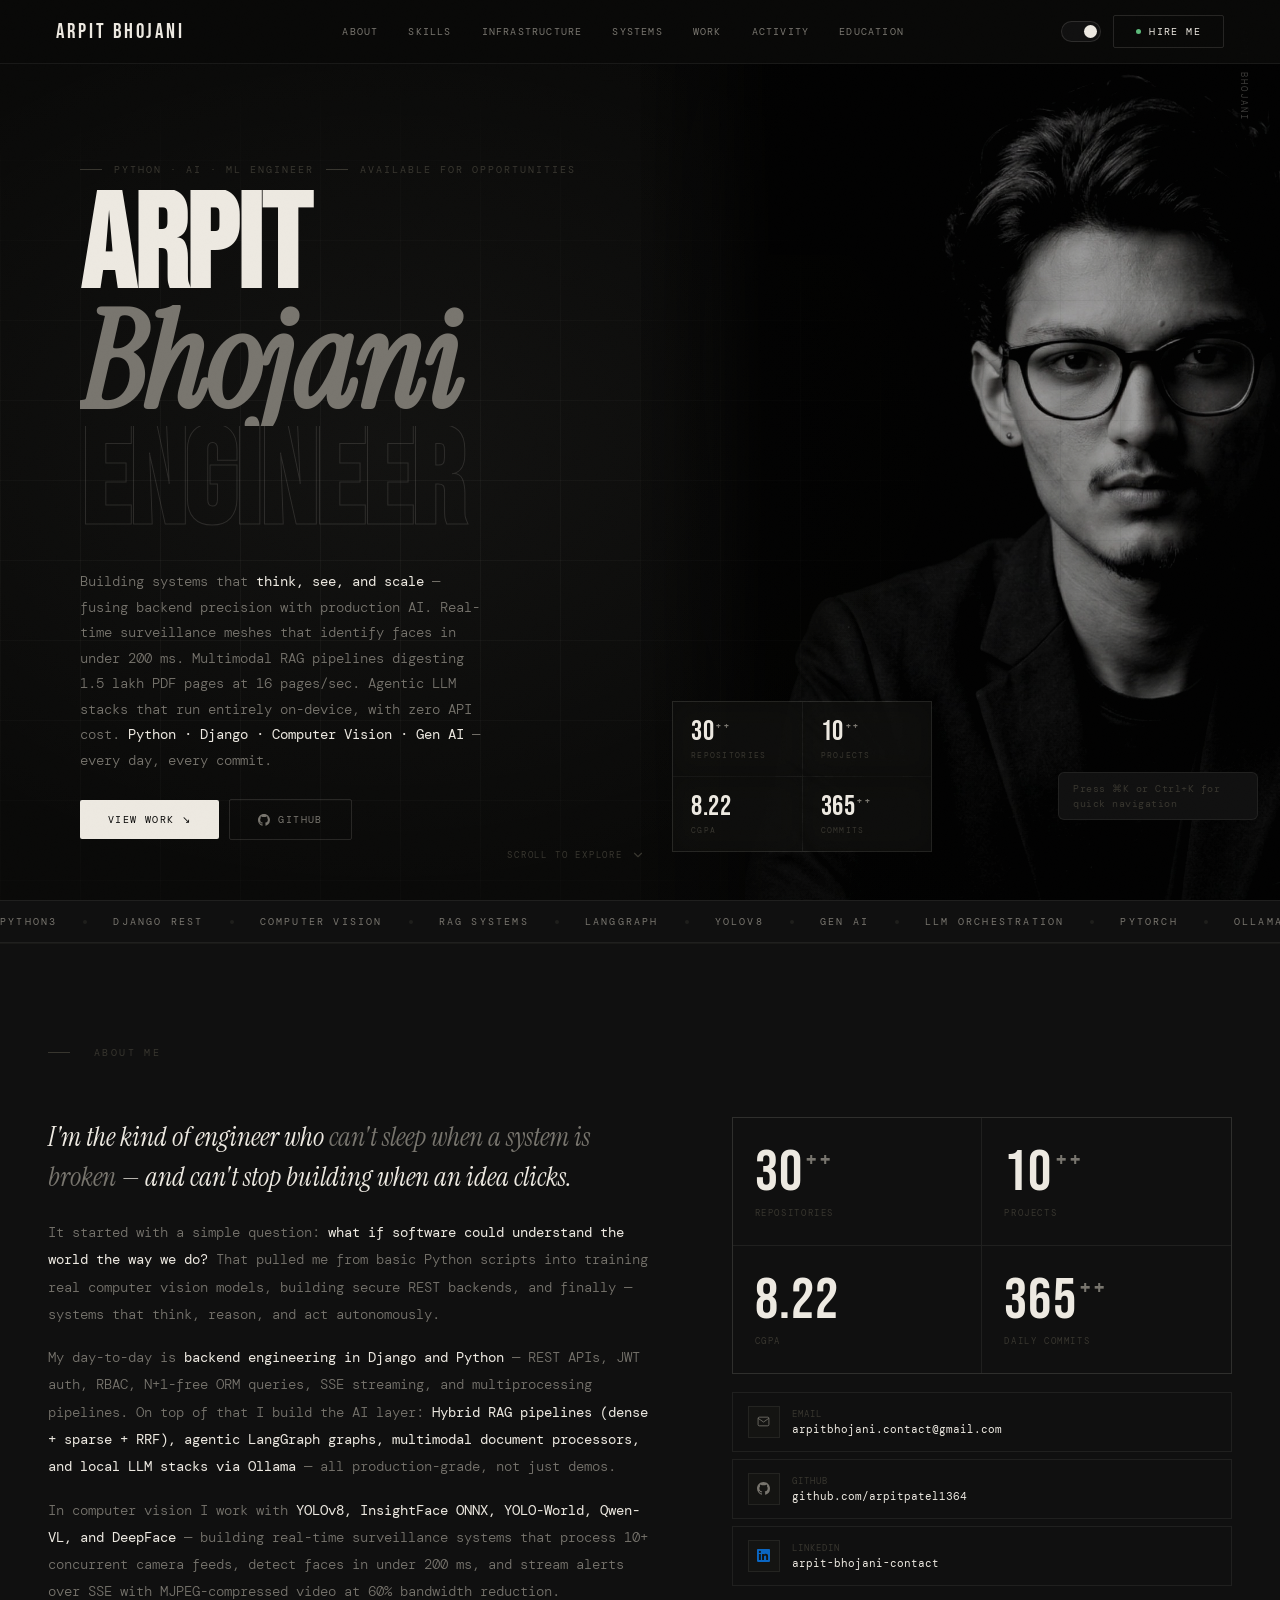
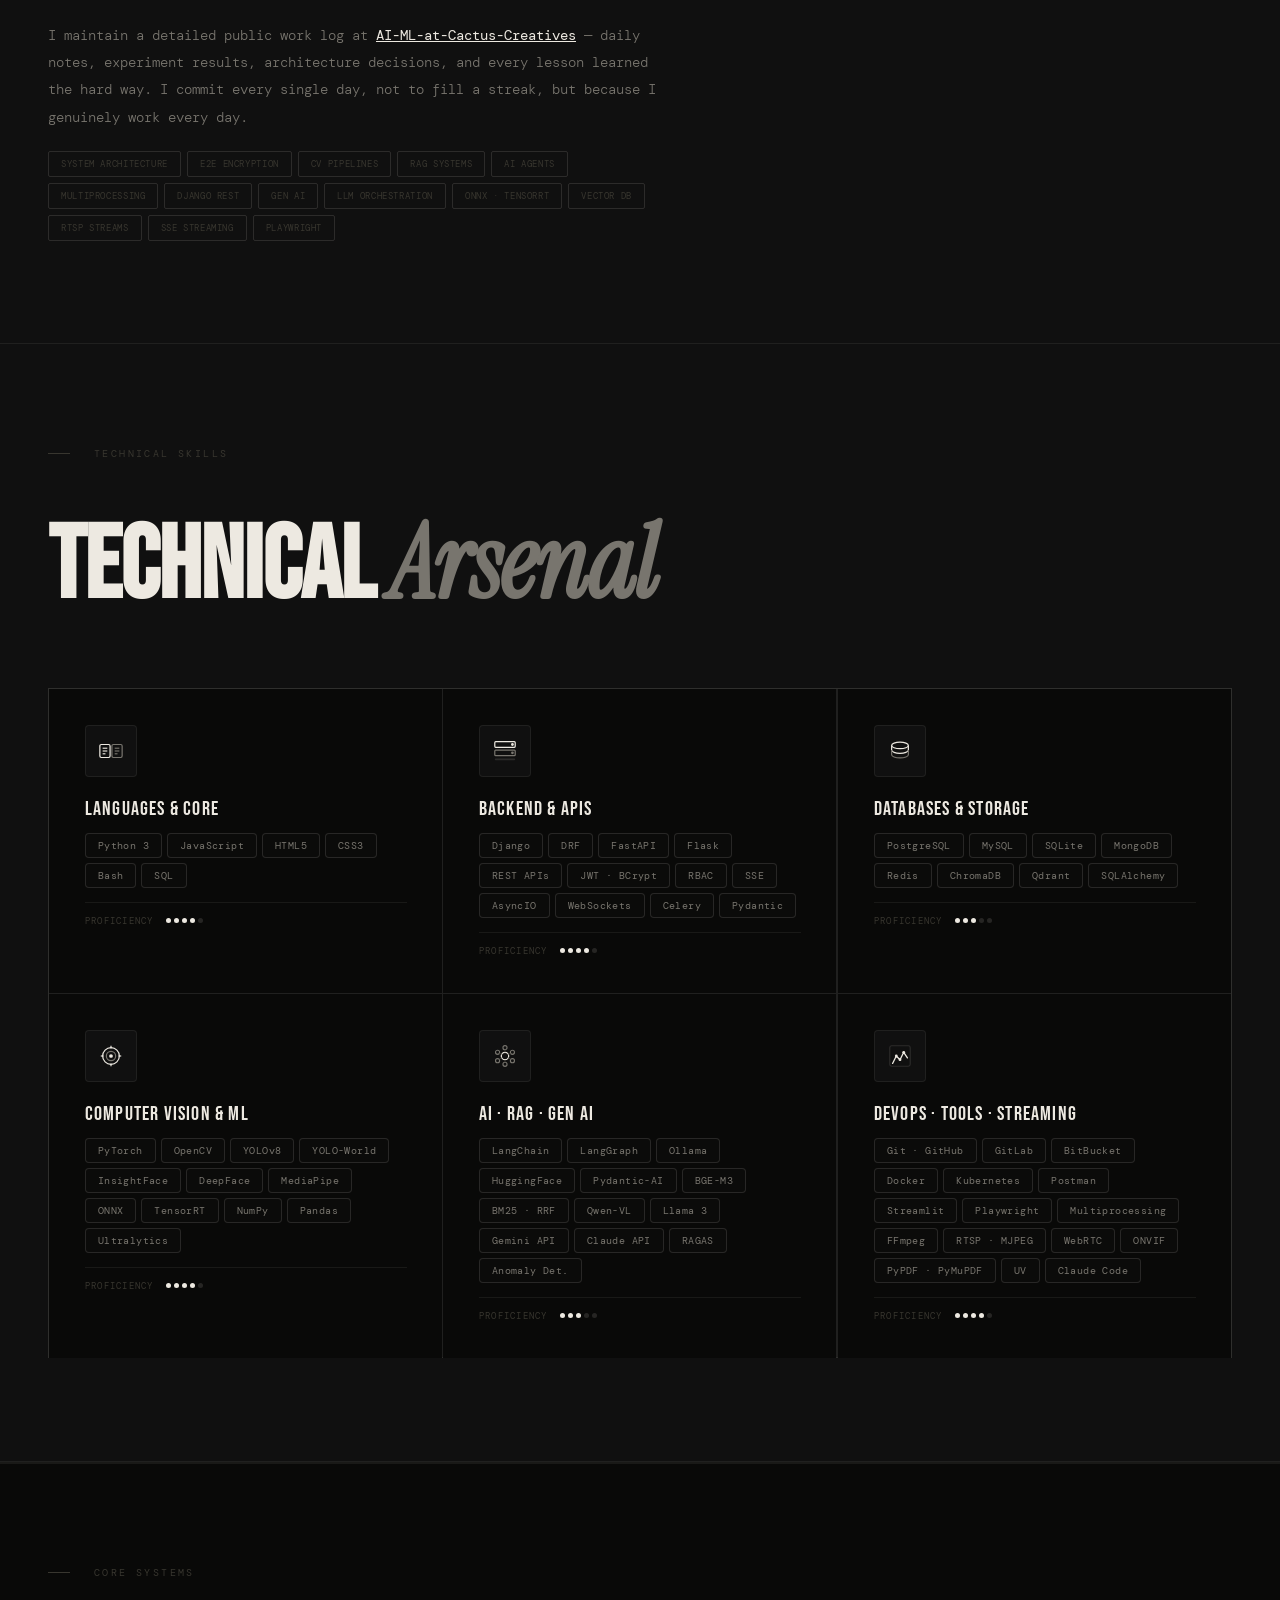
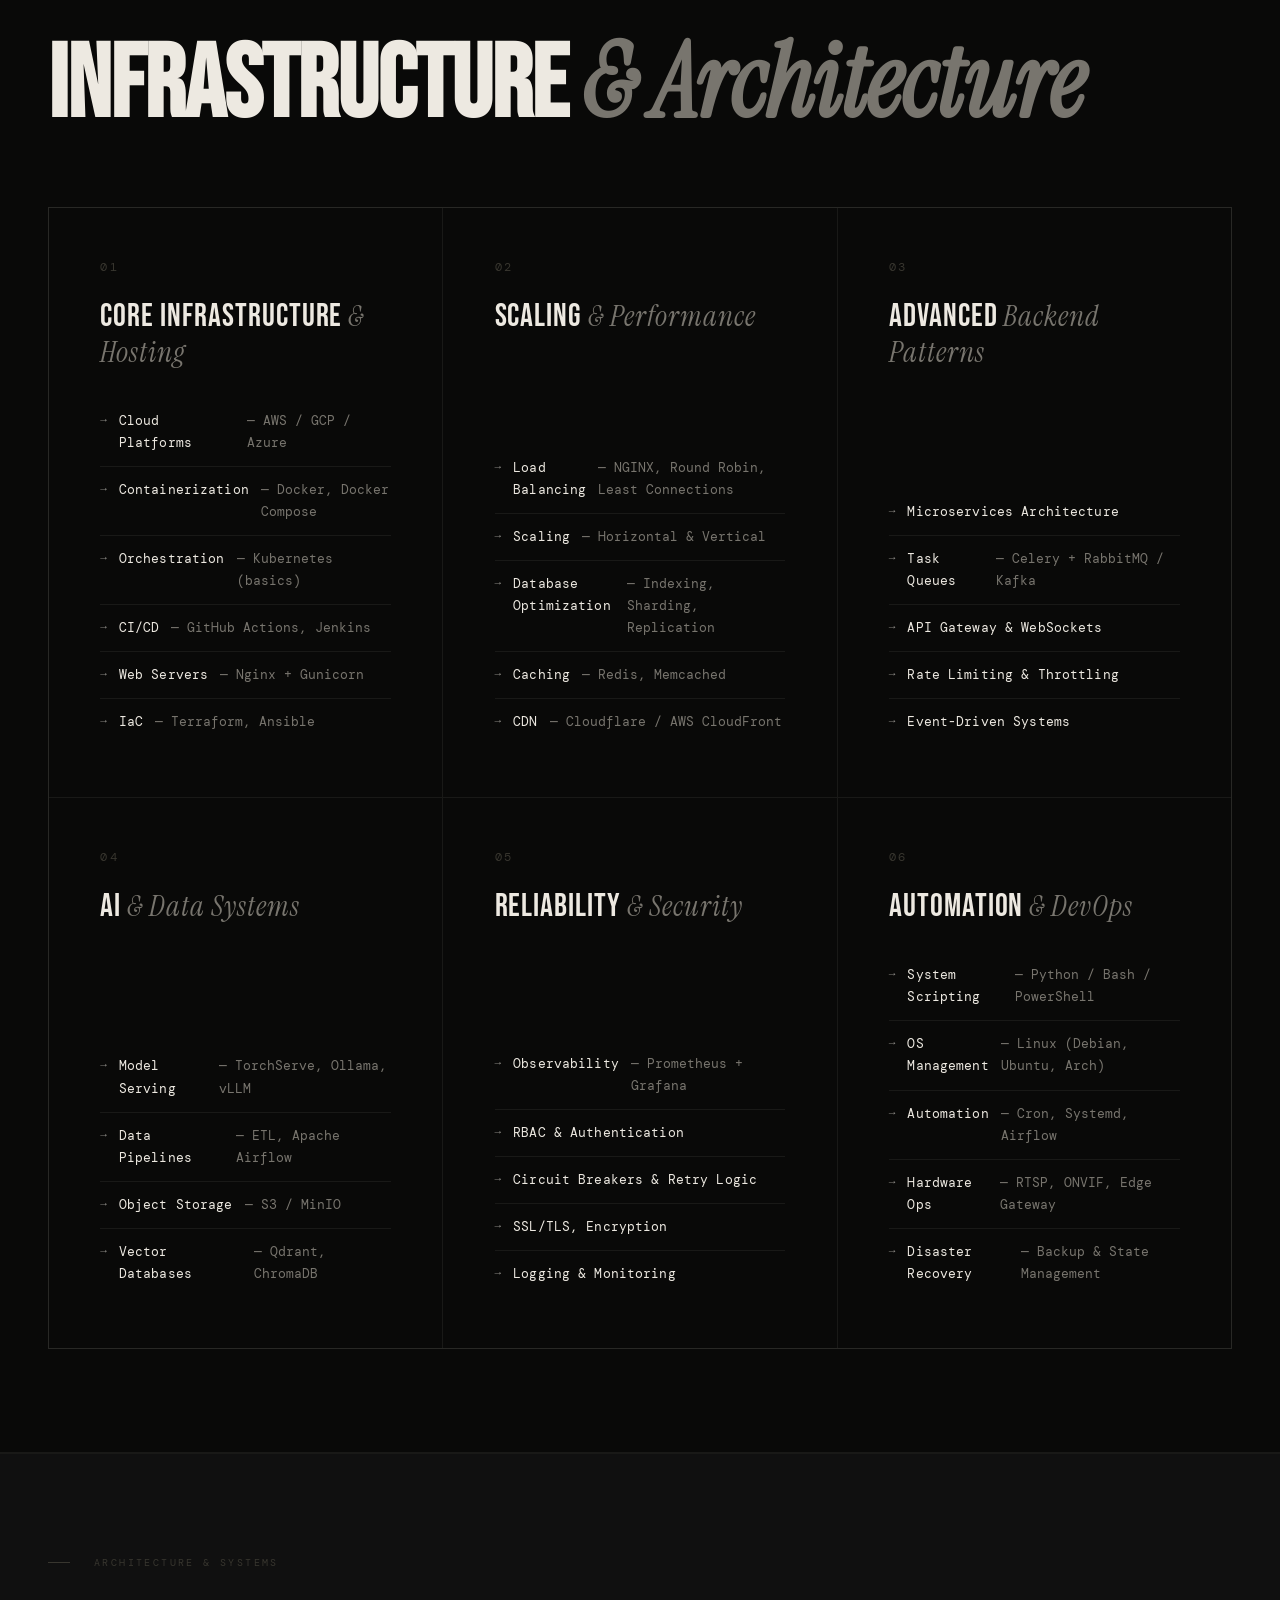
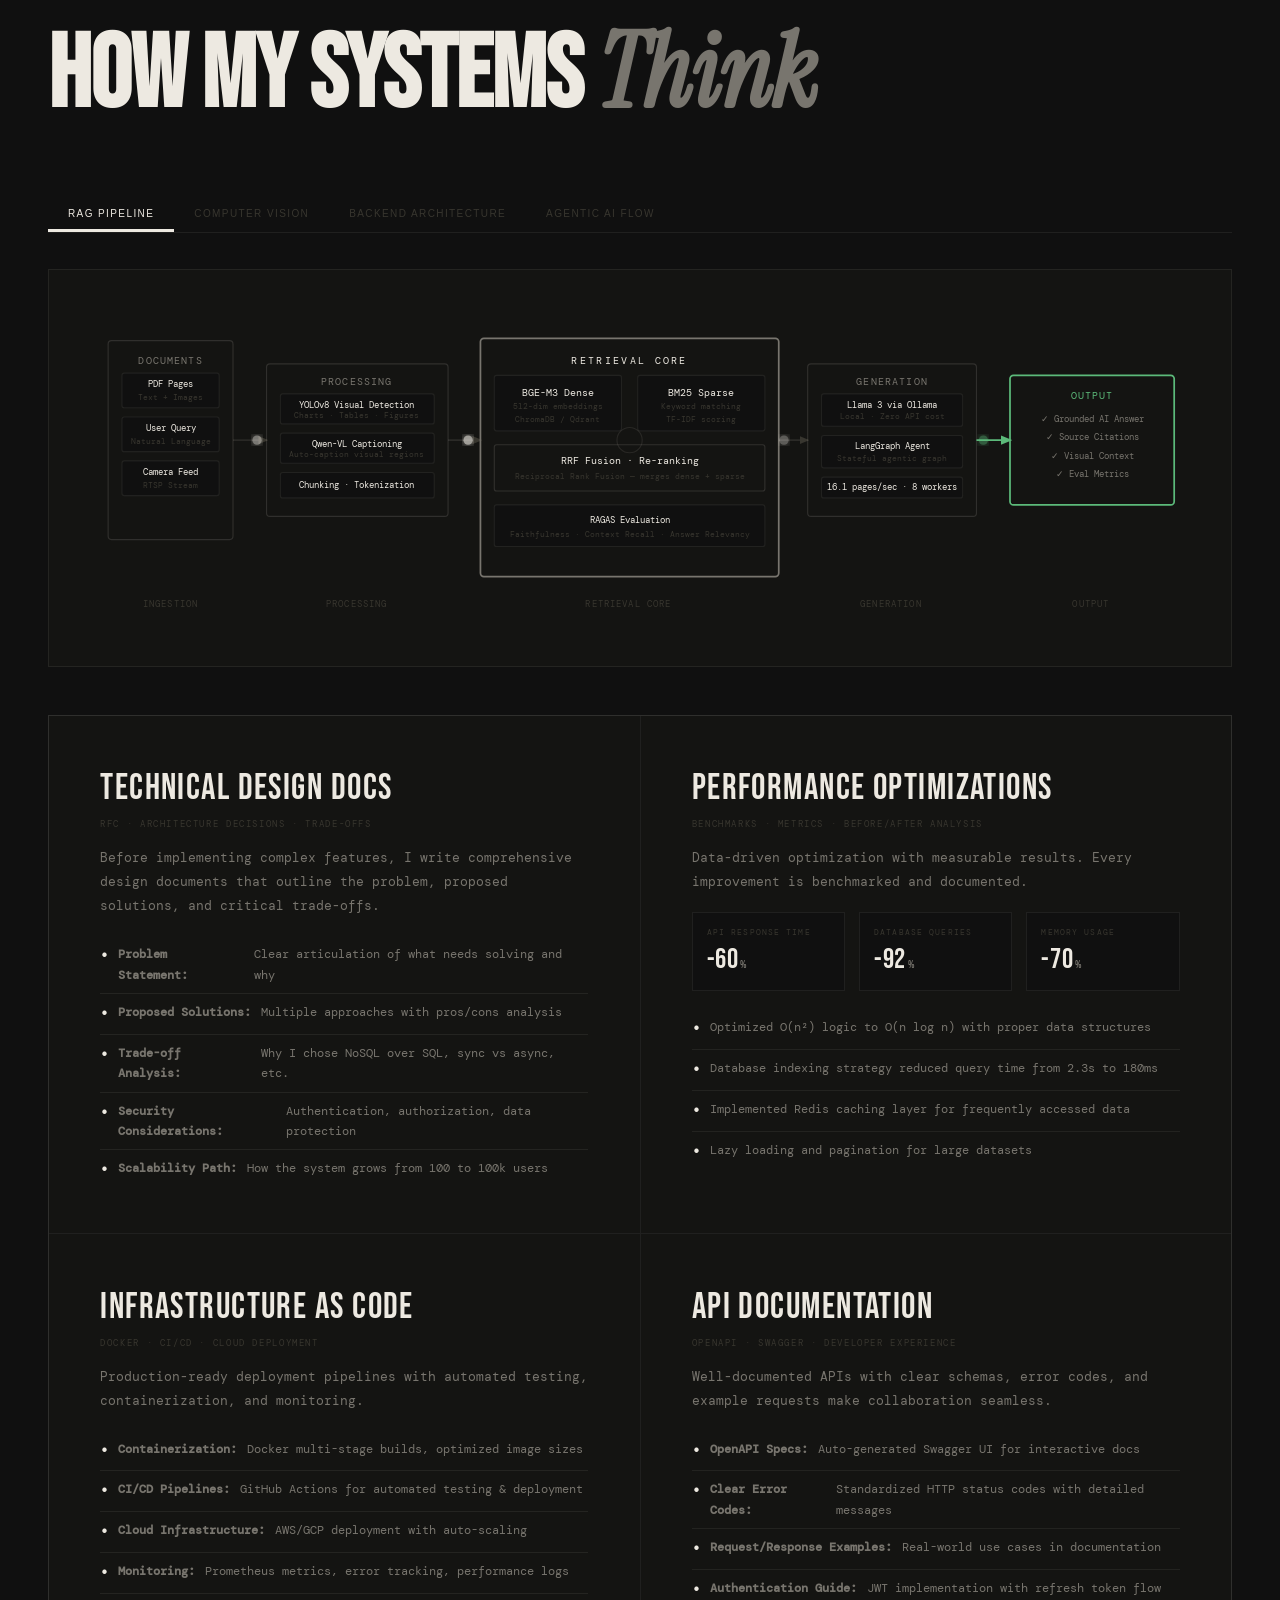
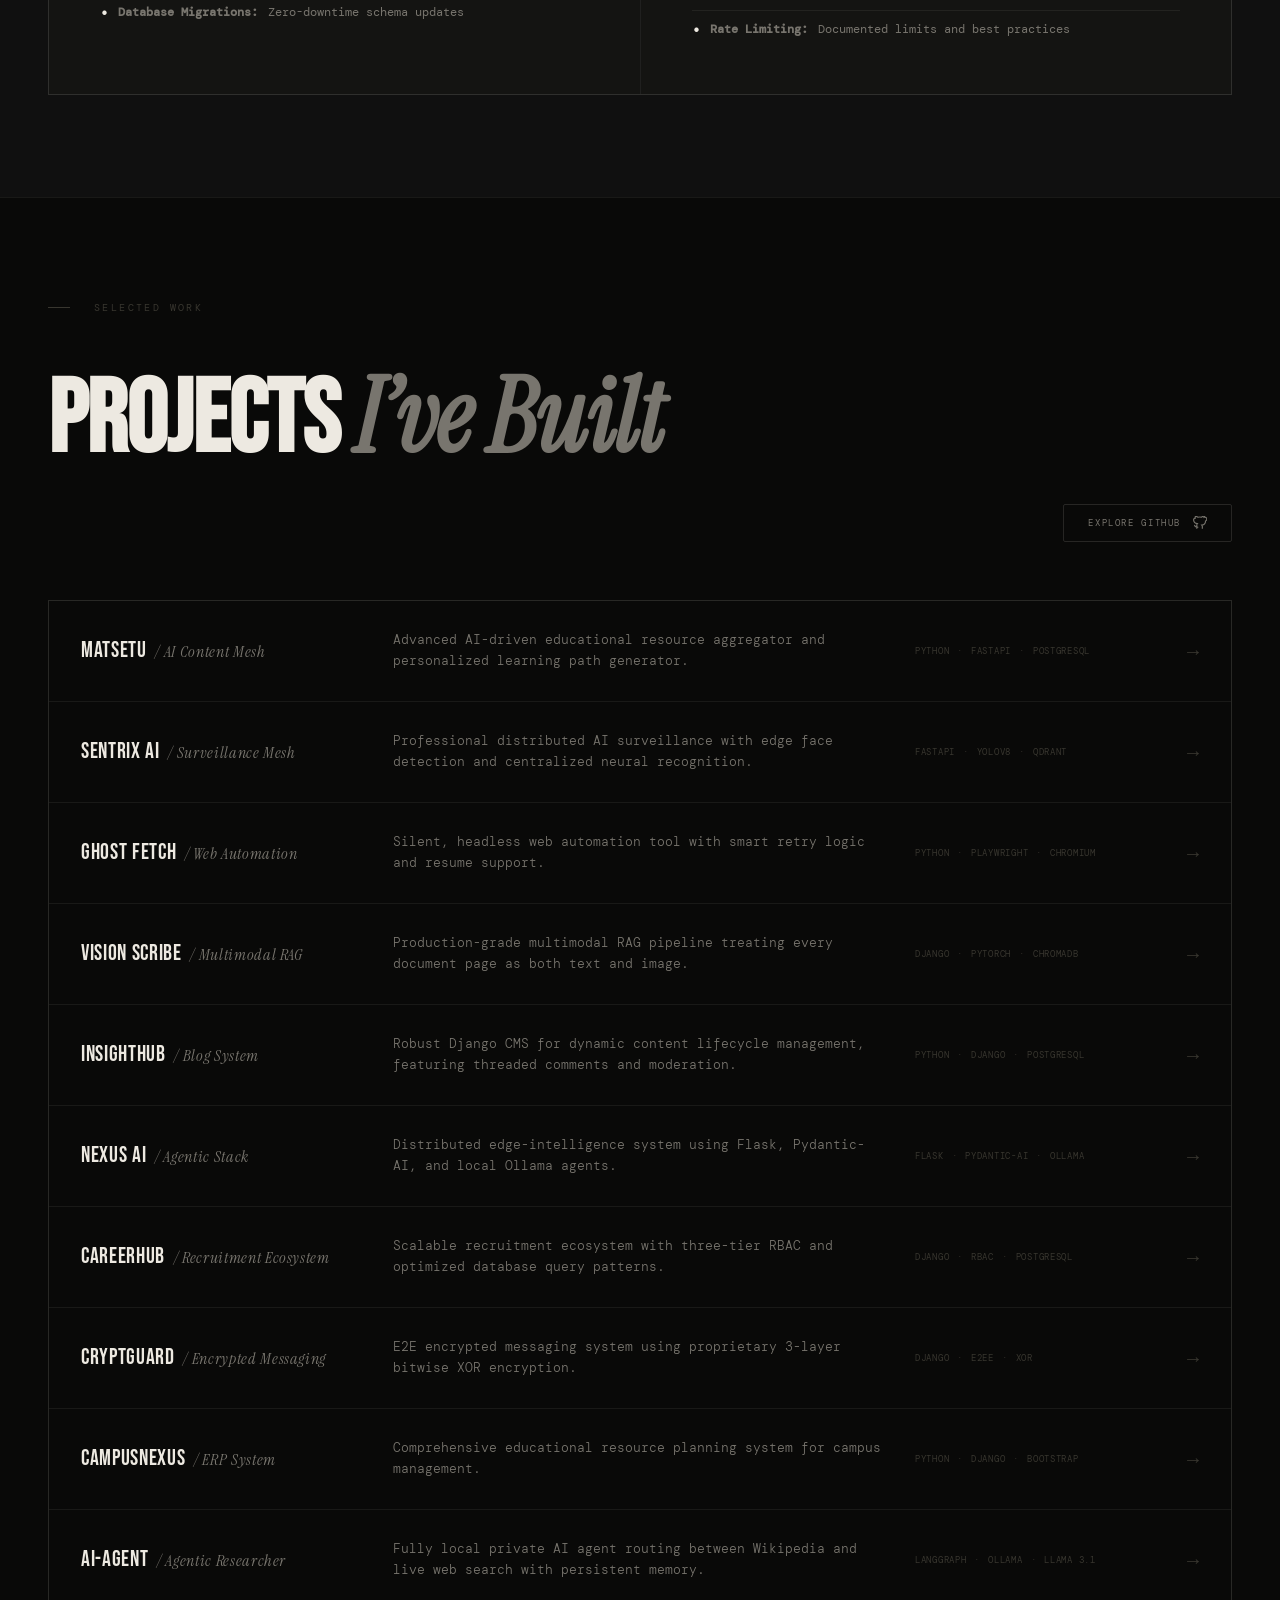
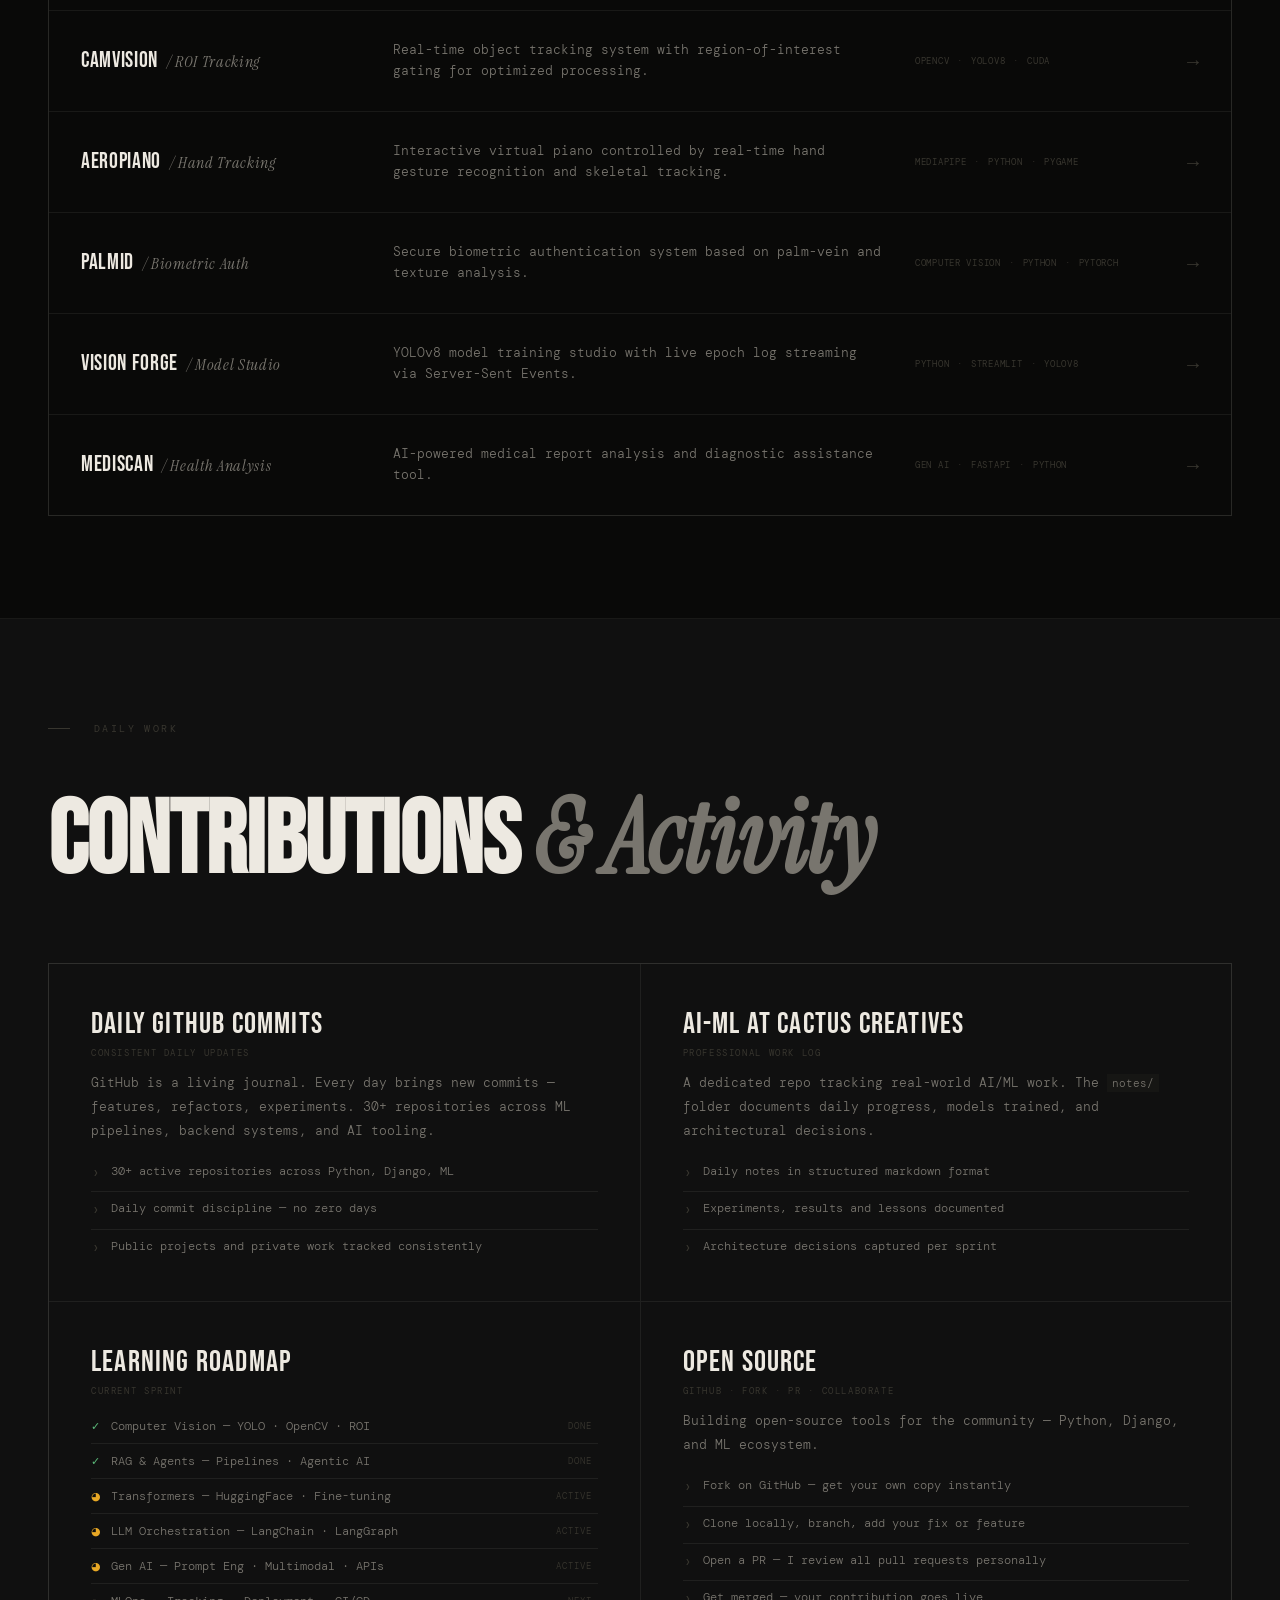
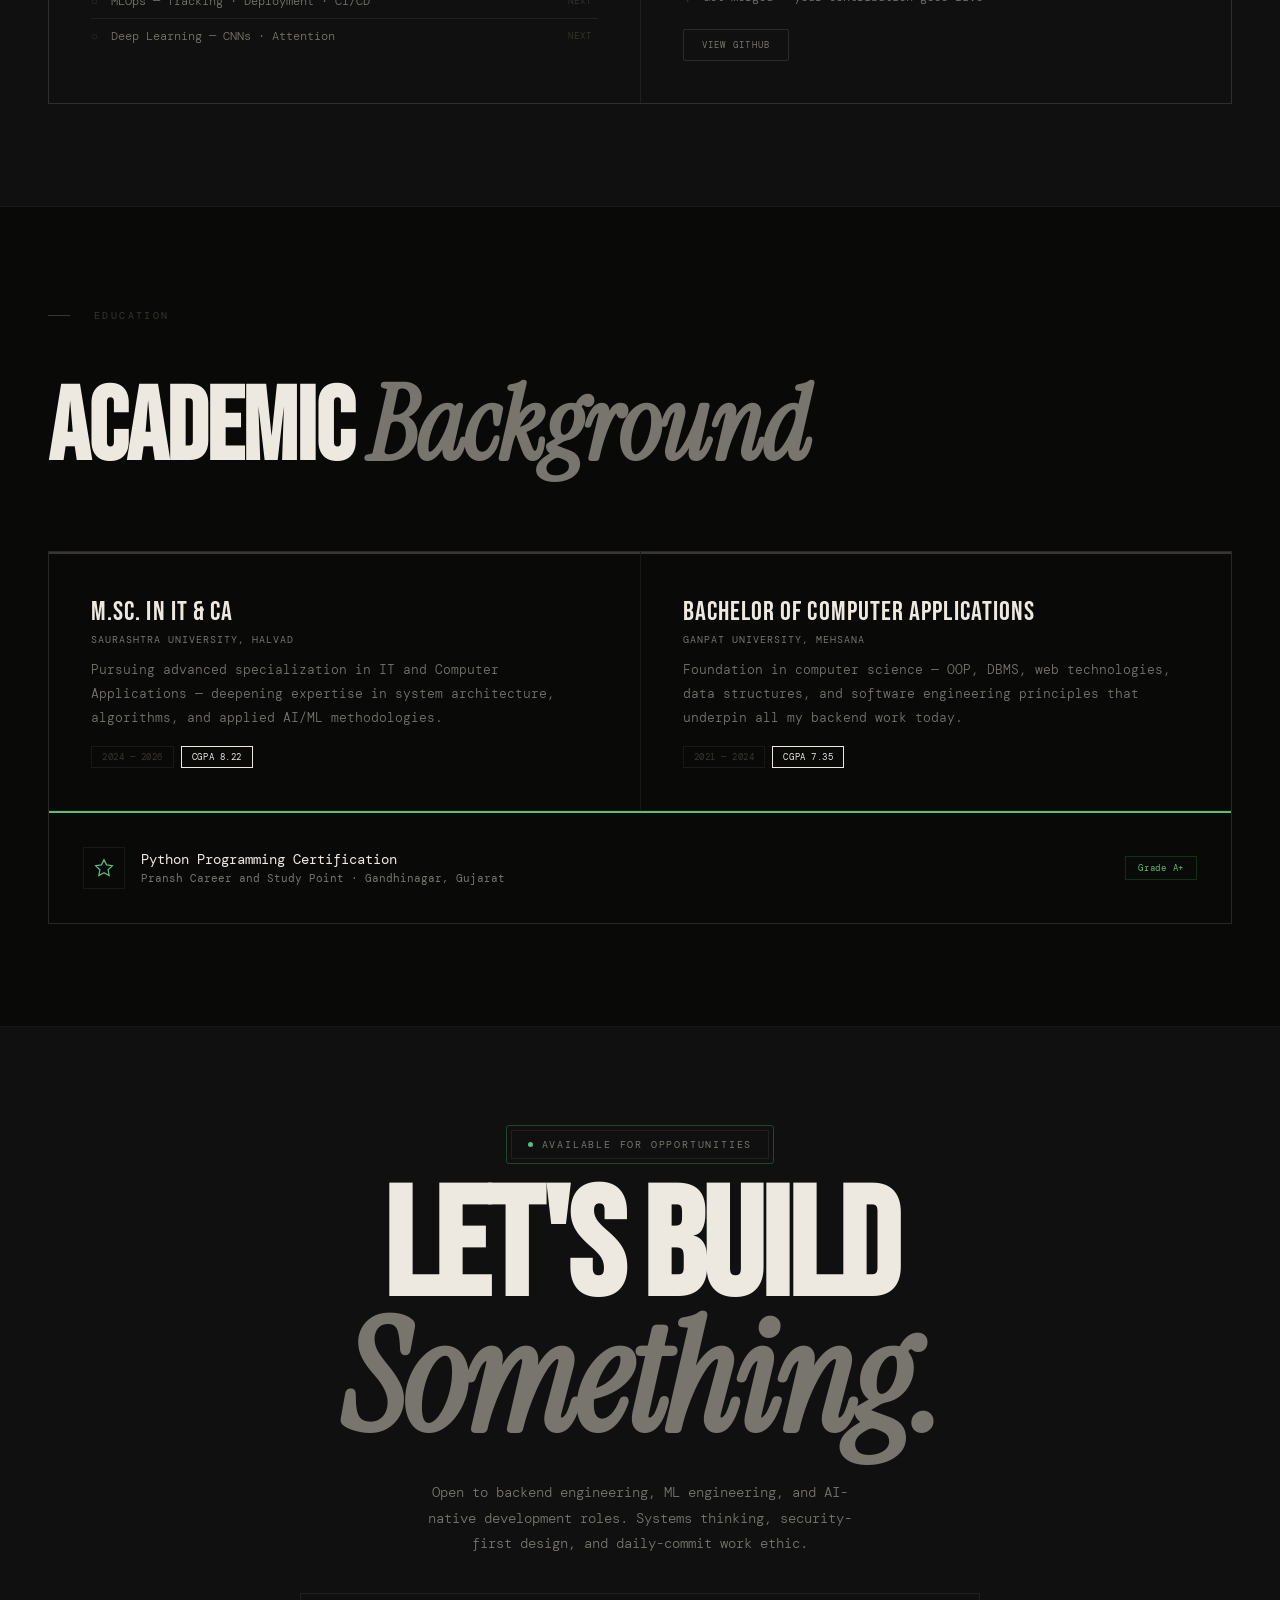
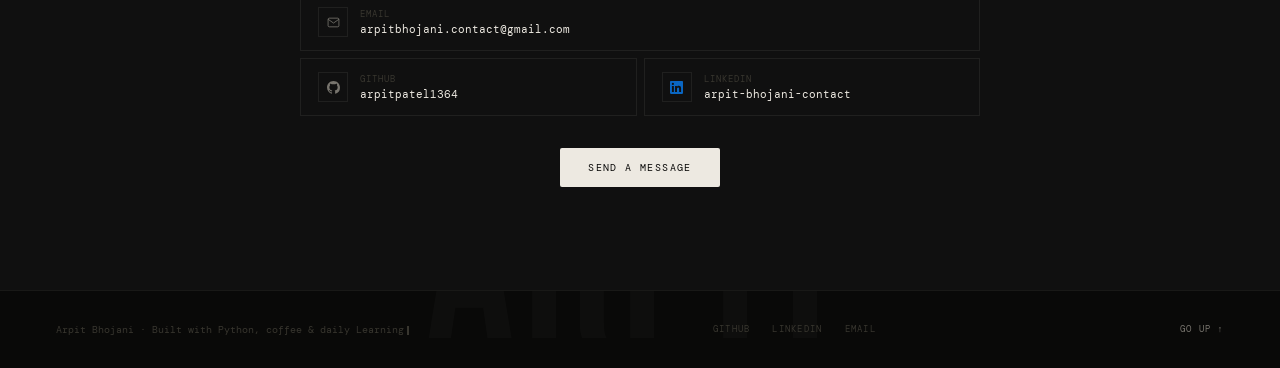
==== commit 848d7df9: "Add files via upload" ====
--- a/index.html
+++ b/index.html
@@ -2,5314 +2,1664 @@
 <html lang="en" data-theme="dark">
 
 <head>
-    <meta charset="UTF-8" />
-    <meta name="viewport" content="width=device-width, initial-scale=1.0" />
-    <title>Arpit Bhojani — Python · AI Engineer</title>
-    <meta name="description"
-        content="Python Developer · ML Engineer · Django Backend. Building systems that think, see, and scale." />
-    <meta name="theme-color" content="#0a0b0d" />
-    <link rel="preconnect" href="https://fonts.googleapis.com" />
-    <link rel="preconnect" href="https://fonts.gstatic.com" crossorigin />
-    <link
-        href="https://fonts.googleapis.com/css2?family=Cormorant+Garamond:ital,wght@0,300;0,400;0,500;0,600;0,700;1,300;1,400;1,600&family=DM+Sans:ital,wght@0,300;0,400;0,500;0,600;1,400&family=DM+Mono:wght@300;400;500&display=swap"
-        rel="stylesheet" />
-    <style>
-        :root[data-theme="dark"] {
-            --bg: #111318;
-            --bg2: #161820;
-            --bg3: #1c1e26;
-            --surface: rgba(255, 255, 255, 0.045);
-            --surface2: rgba(255, 255, 255, 0.085);
-            --glass-bg: rgba(20, 22, 30, 0.85);
-            --glass-border: rgba(255, 255, 255, 0.09);
-            --glass-shine: rgba(255, 255, 255, 0.065);
-            --glass-border2: rgba(255, 255, 255, 0.15);
-            --border: rgba(255, 255, 255, 0.08);
-            --border2: rgba(255, 255, 255, 0.14);
-            --accent: #c8bfa8;
-            --accent2: #7a8fa0;
-            --accent3: #c4974a;
-            --accent-glow: rgba(200, 191, 168, 0.1);
-            --accent3-glow: rgba(196, 151, 74, 0.12);
-            --text: #ede9e0;
-            --text2: #8e929c;
-            --text3: #42454d;
-            --shadow-lg: 0 40px 100px rgba(0, 0, 0, 0.7);
-            --shadow-md: 0 16px 50px rgba(0, 0, 0, 0.5);
-            --shadow-sm: 0 4px 18px rgba(0, 0, 0, 0.4);
-            --inset: inset 0 1px 0 rgba(255, 255, 255, 0.08), inset 0 -1px 0 rgba(0, 0, 0, 0.4);
-            --notch-bg: rgba(16, 18, 24, 0.92);
-            --cur-color: #c8bfa8;
-            --cur-ring: rgba(200, 191, 168, 0.25);
-            --cur-lbg: #c8bfa8;
-            --cur-lfg: #111318;
-            --grain-opacity: 0.028;
-            --wm-color: rgba(255, 255, 255, 0.022);
-            --hire-bg: linear-gradient(135deg, #d4a85a 0%, #c4974a 40%, #b8873a 100%);
-            --hire-glow: rgba(196, 151, 74, 0.35);
-            --ts-track-bg: linear-gradient(180deg, #1a1c22 0%, #24262e 100%);
-            --ts-border: rgba(255, 255, 255, 0.09);
-            --ts-inset: inset 0 2px 4px rgba(0, 0, 0, 0.6), 0 1px 3px rgba(0, 0, 0, 0.4);
-            --ts-knob-bg: linear-gradient(145deg, #2e3240, #1c1e26);
-            --ts-knob-shadow: 0 2px 8px rgba(0, 0, 0, 0.8), inset 0 1px 0 rgba(255, 255, 255, 0.12), 0 0 0 1px rgba(196, 151, 74, 0);
-        }
-
-        :root[data-theme="light"] {
-            --bg: #edeae4;
-            --bg2: #e5e1d9;
-            --bg3: #dbd7cf;
-            --surface: rgba(255, 255, 255, 0.55);
-            --surface2: rgba(255, 255, 255, 0.8);
-            --glass-bg: rgba(242, 239, 233, 0.82);
-            --glass-border: rgba(255, 255, 255, 0.88);
-            --glass-shine: rgba(255, 255, 255, 0.6);
-            --glass-border2: rgba(0, 0, 0, 0.12);
-            --border: rgba(0, 0, 0, 0.06);
-            --border2: rgba(0, 0, 0, 0.12);
-            --accent: #3a4858;
-            --accent2: #5c6e80;
-            --accent3: #a07830;
-            --accent-glow: rgba(58, 72, 88, 0.08);
-            --accent3-glow: rgba(160, 120, 48, 0.1);
-            --text: #14151a;
-            --text2: #4e5a68;
-            --text3: #94a0ae;
-            --shadow-lg: 0 40px 100px rgba(0, 0, 0, 0.14);
-            --shadow-md: 0 16px 50px rgba(0, 0, 0, 0.1);
-            --shadow-sm: 0 4px 18px rgba(0, 0, 0, 0.08);
-            --inset: inset 0 1px 0 rgba(255, 255, 255, 0.95), inset 0 -1px 0 rgba(0, 0, 0, 0.06);
-            --notch-bg: rgba(228, 224, 218, 0.94);
-            --cur-color: #3a4858;
-            --cur-ring: rgba(58, 72, 88, 0.25);
-            --cur-lbg: #3a4858;
-            --cur-lfg: #edeae4;
-            --grain-opacity: 0.018;
-            --wm-color: rgba(0, 0, 0, 0.025);
-            --hire-bg: linear-gradient(135deg, #b8902e 0%, #a07830 40%, #8c6825 100%);
-            --hire-glow: rgba(160, 120, 48, 0.3);
-            --ts-track-bg: linear-gradient(180deg, #c8d4de 0%, #dae4ee 100%);
-            --ts-border: rgba(255, 255, 255, 0.7);
-            --ts-inset: inset 0 2px 4px rgba(0, 0, 0, 0.12), 0 1px 3px rgba(0, 0, 0, 0.12);
-            --ts-knob-bg: linear-gradient(145deg, #f8fcff, #e4eef8);
-            --ts-knob-shadow: 0 2px 8px rgba(0, 0, 0, 0.22), inset 0 1px 0 rgba(255, 255, 255, 0.98), 0 0 0 1px rgba(160, 120, 48, 0);
-        }
-
-        :root[data-theme="terminal"] {
-            --bg: #000000;
-            --bg2: #0a0a0a;
-            --bg3: #111111;
-            --surface: rgba(195, 232, 141, 0.04);
-            --surface2: rgba(195, 232, 141, 0.08);
-            --glass-bg: rgba(0, 0, 0, 0.92);
-            --glass-border: rgba(195, 232, 141, 0.12);
-            --glass-shine: rgba(195, 232, 141, 0.05);
-            --glass-border2: rgba(195, 232, 141, 0.2);
-            --border: rgba(195, 232, 141, 0.08);
-            --border2: rgba(195, 232, 141, 0.18);
-            --accent: #c3e88d;
-            --accent2: #82aaff;
-            --accent3: #ffcb6b;
-            --accent-glow: rgba(195, 232, 141, 0.1);
-            --accent3-glow: rgba(255, 203, 107, 0.1);
-            --text: #cccccc;
-            --text2: #89ddff;
-            --text3: #333333;
-            --shadow-lg: 0 40px 100px rgba(0, 0, 0, 0.95);
-            --shadow-md: 0 16px 50px rgba(0, 0, 0, 0.8);
-            --shadow-sm: 0 4px 18px rgba(0, 0, 0, 0.6);
-            --inset: inset 0 1px 0 rgba(195, 232, 141, 0.06), inset 0 -1px 0 rgba(0, 0, 0, 0.6);
-            --notch-bg: rgba(0, 0, 0, 0.96);
-            --cur-color: #c3e88d;
-            --cur-ring: rgba(195, 232, 141, 0.3);
-            --cur-lbg: #c3e88d;
-            --cur-lfg: #000000;
-            --grain-opacity: 0.015;
-            --wm-color: rgba(195, 232, 141, 0.015);
-            --hire-bg: linear-gradient(135deg, #c3e88d 0%, #a8d870 40%, #8bc460 100%);
-            --hire-glow: rgba(195, 232, 141, 0.3);
-            --ts-track-bg: linear-gradient(180deg, #0a0a0a 0%, #111111 100%);
-            --ts-border: rgba(195, 232, 141, 0.2);
-            --ts-inset: inset 0 2px 4px rgba(0, 0, 0, 0.8), 0 1px 3px rgba(0, 0, 0, 0.6);
-            --ts-knob-bg: linear-gradient(145deg, #1a2a0a, #0f1a05);
-            --ts-knob-shadow: 0 2px 8px rgba(0, 0, 0, 0.9), inset 0 1px 0 rgba(195, 232, 141, 0.15), 0 0 0 1px rgba(195, 232, 141, 0);
-        }
-
-        *,
-        *::before,
-        *::after {
-            margin: 0;
-            padding: 0;
-            box-sizing: border-box;
-        }
-
-        html {
-            scroll-behavior: smooth;
-            -webkit-font-smoothing: antialiased;
-            font-size: 16px
-        }
-
-        body {
-            background: var(--bg);
-            color: var(--text);
-            font-family: 'DM Sans', sans-serif;
-            overflow-x: hidden;
-            cursor: none;
-            transition: background 0.2s ease, color 0.2s ease
-        }
-
-        @media(pointer:coarse) {
-            body {
-                cursor: auto
-            }
-        }
-
-        /* GRAIN */
-        body::after {
-            content: '';
-            position: fixed;
-            inset: 0;
-            pointer-events: none;
-            z-index: 9988;
-            opacity: var(--grain-opacity);
-            background-image: url("data:image/svg+xml,%3Csvg viewBox='0 0 256 256' xmlns='http://www.w3.org/2000/svg'%3E%3Cfilter id='n'%3E%3CfeTurbulence type='fractalNoise' baseFrequency='0.9' numOctaves='4' stitchTiles='stitch'/%3E%3C/filter%3E%3Crect width='100%25' height='100%25' filter='url(%23n)'/%3E%3C/svg%3E");
-            background-size: 180px 180px;
-            mix-blend-mode: overlay
-        }
-
-        /* SCROLL PROGRESS */
-        #scroll-bar {
-            position: fixed;
-            top: 0;
-            left: 0;
-            height: 1.5px;
-            background: linear-gradient(90deg, var(--accent3), var(--accent));
-            z-index: 10000;
-            width: 0%;
-            transition: width .1s linear;
-            pointer-events: none
-        }
-
-        ::-webkit-scrollbar {
-            width: 2px
-        }
-
-        ::-webkit-scrollbar-track {
-            background: var(--bg)
-        }
-
-        ::-webkit-scrollbar-thumb {
-            background: var(--border2);
-            border-radius: 2px
-        }
-
-        /* THEME CHANGE ANIMATION — LIQUID INK BLEED */
-        #theme-overlay {
-            position: fixed;
-            inset: 0;
-            z-index: 9989;
-            pointer-events: none;
-            background: var(--bg);
-            clip-path: circle(0% at 50% 50%);
-            opacity: 0;
-            transition: none;
-            will-change: clip-path, opacity;
-        }
-
-        /* LOADER */
-        #loader {
-            position: fixed;
-            inset: 0;
-            z-index: 9999;
-            background: var(--bg);
-            display: flex;
-            align-items: center;
-            justify-content: center;
-            flex-direction: column;
-            gap: 28px;
-            transition: opacity .9s cubic-bezier(0.23, 1, 0.32, 1), visibility .9s
-        }
-
-        #loader.hidden {
-            opacity: 0;
-            visibility: hidden;
-            pointer-events: none
-        }
-
-        .loader-initials {
-            font-family: 'Cormorant Garamond', serif;
-            font-size: clamp(56px, 8vw, 88px);
-            font-weight: 300;
-            color: var(--text);
-            letter-spacing: -.03em;
-            line-height: 1;
-            font-style: italic;
-            opacity: .1;
-            animation: fadeUp .7s 0s both
-        }
-
-        .loader-brand {
-            font-family: 'DM Mono', monospace;
-            font-size: clamp(10px, 1.1vw, 12px);
-            letter-spacing: .55em;
-            text-transform: uppercase;
-            color: var(--text3);
-            animation: fadeUp .7s .2s both
-        }
-
-        .loader-dots {
-            display: flex;
-            align-items: flex-end;
-            gap: 5px;
-            height: 22px;
-            animation: fadeUp .7s .35s both
-        }
-
-        .ldot {
-            width: 3px;
-            border-radius: 2px;
-            background: var(--accent);
-            animation: barPulse 1.4s cubic-bezier(0.23, 1, 0.32, 1) infinite
-        }
-
-        .ldot:nth-child(1) {
-            animation-delay: 0s;
-            height: 7px
-        }
-
-        .ldot:nth-child(2) {
-            animation-delay: .1s;
-            height: 13px;
-            background: var(--accent2)
-        }
-
-        .ldot:nth-child(3) {
-            animation-delay: .2s;
-            height: 19px
-        }
-
-        .ldot:nth-child(4) {
-            animation-delay: .3s;
-            height: 13px;
-            background: var(--accent2)
-        }
-
-        .ldot:nth-child(5) {
-            animation-delay: .4s;
-            height: 7px
-        }
-
-        .ldot:nth-child(6) {
-            animation-delay: .5s;
-            height: 13px
-        }
-
-        .ldot:nth-child(7) {
-            animation-delay: .6s;
-            height: 19px
-        }
-
-        @keyframes barPulse {
-
-            0%,
-            100% {
-                transform: scaleY(.4);
-                opacity: .3
-            }
-
-            50% {
-                transform: scaleY(1);
-                opacity: 1
-            }
-        }
-
-        .loader-line {
-            width: clamp(100px, 14vw, 150px);
-            height: 1px;
-            background: var(--border);
-            position: relative;
-            overflow: hidden;
-            animation: fadeUp .7s .5s both
-        }
-
-        .loader-line::after {
-            content: '';
-            position: absolute;
-            inset: 0;
-            background: linear-gradient(90deg, transparent, var(--accent3), transparent);
-            animation: lineSweep 1.8s cubic-bezier(0.23, 1, 0.32, 1) .6s both
-        }
-
-        @keyframes lineSweep {
-            from {
-                transform: translateX(-100%)
-            }
-
-            to {
-                transform: translateX(200%)
-            }
-        }
-
-        @keyframes fadeUp {
-            from {
-                opacity: 0;
-                transform: translateY(10px)
-            }
-
-            to {
-                opacity: 1;
-                transform: none
-            }
-        }
-
-        /* CURSOR */
-        @media(pointer:fine) {
-            .cur-dot {
-                position: fixed;
-                width: 5px;
-                height: 5px;
-                border-radius: 50%;
-                background: var(--cur-color);
-                pointer-events: none;
-                z-index: 9998;
-                transform: translate(-50%, -50%);
-                will-change: left, top;
-                transition: background .5s, opacity .2s, width .15s, height .15s
-            }
-
-            .cur-ring {
-                position: fixed;
-                width: 30px;
-                height: 30px;
-                border: 1.5px solid var(--cur-ring);
-                border-radius: 50%;
-                pointer-events: none;
-                z-index: 9997;
-                transform: translate(-50%, -50%);
-                will-change: left, top;
-                transition: width .45s cubic-bezier(0.23, 1, 0.32, 1), height .45s cubic-bezier(0.23, 1, 0.32, 1), border-color .45s, border-radius .45s, background .45s, opacity .3s
-            }
-
-            .cur-label {
-                position: fixed;
-                pointer-events: none;
-                z-index: 9999;
-                font-family: 'DM Mono', monospace;
-                font-size: 8px;
-                letter-spacing: .14em;
-                text-transform: uppercase;
-                color: var(--cur-lfg);
-                background: var(--cur-lbg);
-                padding: 3px 9px;
-                border-radius: 20px;
-                opacity: 0;
-                transform: translate(-50%, -50%);
-                white-space: nowrap;
-                transition: opacity .2s
-            }
-
-            .cur-ring.on-link {
-                width: 46px;
-                height: 46px;
-                border-color: var(--accent);
-                opacity: .5
-            }
-
-            .cur-ring.on-btn {
-                width: 58px;
-                height: 22px;
-                border-color: var(--accent3);
-                border-radius: 20px;
-                opacity: .4;
-                background: var(--accent3-glow)
-            }
-
-            .cur-ring.on-card {
-                width: 64px;
-                height: 64px;
-                border-color: var(--accent2);
-                border-radius: 12px;
-                opacity: .18;
-                background: var(--accent-glow)
-            }
-
-            .cur-ring.on-text {
-                width: 2px;
-                height: 24px;
-                border-radius: 2px;
-                border-color: var(--accent);
-                opacity: .8;
-                background: var(--accent)
-            }
-
-            .cur-dot.dot-hide {
-                opacity: 0
-            }
-        }
-
-        /* Smooth default transition */
-        #nav,
-        section,
-        footer,
-        .sec-divider {
-            transition: background-color .9s, border-color .9s, color .7s;
-        }
-
-        /* NAV */
-        #nav {
-            position: fixed;
-            top: 18px;
-            left: 50%;
-            transform: translateX(-50%);
-            z-index: 500;
-            width: min(920px, calc(100vw - 28px));
-            height: 56px;
-            background: var(--notch-bg);
-            backdrop-filter: blur(40px) saturate(200%);
-            -webkit-backdrop-filter: blur(40px) saturate(200%);
-            border: 1px solid var(--glass-border);
-            border-top: 1px solid var(--glass-border2);
-            border-radius: 28px;
-            display: flex;
-            align-items: center;
-            padding: 0 8px;
-            box-shadow: var(--shadow-md), inset 0 1px 0 var(--glass-shine)
-        }
-
-        #nav::before {
-            content: '';
-            position: absolute;
-            inset: 0;
-            border-radius: 28px;
-            background: linear-gradient(180deg, var(--glass-shine) 0%, transparent 60%);
-            pointer-events: none
-        }
-
-        .nav-side {
-            flex: 1;
-            display: flex;
-            align-items: center;
-            gap: 2px
-        }
-
-        .nav-side.right {
-            justify-content: flex-end
-        }
-
-        .nav-logo {
-            font-family: 'Cormorant Garamond', serif;
-            font-size: clamp(16px, 1.5vw, 20px);
-            font-weight: 800;
-            font-style: italic;
-            color: var(--text);
-            text-decoration: none;
-            letter-spacing: .01em;
-            white-space: nowrap;
-            padding: 0 10px
-        }
-
-        .nav-logo b {
-            color: var(--accent3);
-            font-style: normal;
-            font-weight: 900
-        }
-
-        .nav-link {
-            font-family: 'DM Sans', sans-serif;
-            font-size: clamp(11px, 1vw, 13px);
-            font-weight: 500;
-            color: var(--text2);
-            text-decoration: none;
-            padding: 7px 13px;
-            border-radius: 20px;
-            letter-spacing: .01em;
-            position: relative
-        }
-
-        .nav-link::after {
-            content: '';
-            position: absolute;
-            bottom: 4px;
-            left: 50%;
-            transform: translateX(-50%);
-            width: 3px;
-            height: 3px;
-            border-radius: 50%;
-            background: var(--accent3);
-            opacity: 0;
-            transition: opacity .3s
-        }
-
-        .nav-link:hover {
-            color: var(--text);
-            background: var(--surface2)
-        }
-
-        .nav-link.active {
-            color: var(--text);
-            background: var(--surface2)
-        }
-
-        .nav-link.active::after {
-            opacity: 1
-        }
-
-        .nav-r-btns {
-            display: flex;
-            align-items: center;
-            gap: 10px
-        }
-
-        /* ===================== PREMIUM 3-WAY THEME SWITCHER ===================== */
-        .theme-switcher {
-            position: relative;
-            display: flex;
-            align-items: center;
-            background: var(--bg3);
-            border: 1px solid var(--border2);
-            border-radius: 20px;
-            padding: 3px;
-            gap: 1px;
-            flex-shrink: 0;
-            cursor: none;
-            box-shadow: inset 0 1px 3px rgba(0, 0, 0, 0.3);
-        }
-
-        .ts-btn {
-            position: relative;
-            z-index: 1;
-            background: transparent;
-            border: none;
-            border-radius: 16px;
-            cursor: none;
-            padding: 5px 9px;
-            display: flex;
-            align-items: center;
-            justify-content: center;
-            transition: color 0.2s ease;
-            color: var(--text3);
-            line-height: 1;
-        }
-
-        .ts-btn.active {
-            color: var(--text);
-        }
-
-        .ts-icon {
-            font-size: 12px;
-            display: block;
-            line-height: 1;
-        }
-
-        .ts-term-icon {
-            font-family: 'DM Mono', monospace;
-            font-size: 9px;
-            font-weight: 600;
-            letter-spacing: -.04em;
-        }
-
-        [data-theme="dark"] .ts-term-icon {
-            color: #c3e88d;
-        }
-
-        [data-theme="light"] .ts-term-icon {
-            color: #000000;
-        }
-
-        .ts-indicator {
-            position: absolute;
-            top: 3px;
-            height: calc(100% - 6px);
-            background: var(--surface2);
-            border-radius: 14px;
-            border: 1px solid var(--border2);
-            transition: left 0.25s cubic-bezier(0.34, 1.2, 0.64, 1), width 0.25s cubic-bezier(0.34, 1.2, 0.64, 1);
-            pointer-events: none;
-            box-shadow: 0 1px 4px rgba(0, 0, 0, 0.2);
-        }
-
-        [data-theme="terminal"] .theme-switcher {
-            border-color: rgba(195, 232, 141, 0.2);
-        }
-
-        [data-theme="terminal"] .ts-btn.active {
-            color: #c3e88d;
-        }
-
-        [data-theme="terminal"] .ts-indicator {
-            background: rgba(195, 232, 141, 0.08);
-            border-color: rgba(195, 232, 141, 0.25);
-        }
-
-        /* ===================== PREMIUM HIRE ME BUTTON ===================== */
-        .hire-btn {
-            font-family: 'DM Mono', monospace;
-            font-size: clamp(9px, .85vw, 11px);
-            font-weight: 500;
-            letter-spacing: .12em;
-            text-transform: uppercase;
-            padding: 10px 22px;
-            background: var(--hire-bg);
-            color: #fff;
-            border-radius: 24px;
-            border: none;
-            cursor: none;
-            text-decoration: none;
-            display: inline-flex;
-            align-items: center;
-            gap: 7px;
-            position: relative;
-            overflow: hidden;
-            box-shadow: 0 2px 0 rgba(0, 0, 0, 0.3), 0 6px 28px var(--hire-glow), inset 0 1px 0 rgba(255, 255, 255, 0.22), inset 0 -1px 0 rgba(0, 0, 0, 0.15);
-            transition: transform .4s cubic-bezier(0.34, 1.56, 0.64, 1), box-shadow .4s;
-            white-space: nowrap;
-        }
-
-        /* Shimmer */
-        .hire-btn::before {
-            content: '';
-            position: absolute;
-            top: 0;
-            left: -120%;
-            width: 80%;
-            height: 100%;
-            background: linear-gradient(105deg, transparent, rgba(255, 255, 255, 0.28), transparent);
-            transform: skewX(-20deg);
-            transition: left .7s cubic-bezier(0.23, 1, 0.32, 1);
-
-        }
-
-        .hire-btn:hover::before {
-            left: 160%
-        }
-
-        /* Pulse ring */
-        .hire-btn::after {
-            content: '';
-            position: absolute;
-            inset: -3px;
-            border-radius: 27px;
-            background: transparent;
-            border: 1px solid rgba(196, 151, 74, 0);
-            transition: border-color .3s, inset .3s;
-        }
-
-        .hire-btn:hover::after {
-            inset: -5px;
-            border-color: rgba(196, 151, 74, 0.4)
-        }
-
-        .hire-btn:hover {
-            transform: translateY(-1px);
-            box-shadow: 0 4px 0 rgba(0, 0, 0, 0.25), 0 12px 40px var(--hire-glow), inset 0 1px 0 rgba(255, 255, 255, 0.28)
-        }
-
-        .hire-dot {
-            width: 6px;
-            height: 6px;
-            border-radius: 50%;
-            background: rgba(255, 255, 255, 0.9);
-            animation: hirePulse 2s infinite;
-            flex-shrink: 0
-        }
-
-        @keyframes hirePulse {
-
-            0%,
-            100% {
-                box-shadow: 0 0 0 0 rgba(255, 255, 255, 0.4);
-                opacity: 1
-            }
-
-            60% {
-                box-shadow: 0 0 0 5px rgba(255, 255, 255, 0);
-                opacity: .7
-            }
-        }
-
-        .hamburger {
-            display: none;
-            flex-direction: column;
-            gap: 5px;
-            cursor: pointer;
-            padding: 6px;
-            border-radius: 8px
-        }
-
-        .hamburger span {
-            display: block;
-            width: 20px;
-            height: 1.5px;
-            background: var(--text2);
-            border-radius: 2px;
-            transition: all .3s cubic-bezier(0.23, 1, 0.32, 1)
-        }
-
-        #mob-menu {
-            display: none;
-            position: fixed;
-            top: 86px;
-            left: 50%;
-            transform: translateX(-50%);
-            width: min(300px, calc(100vw - 28px));
-            background: var(--notch-bg);
-            backdrop-filter: blur(32px);
-            -webkit-backdrop-filter: blur(32px);
-            border: 1px solid var(--glass-border);
-            border-radius: 18px;
-            padding: 8px;
-            z-index: 498;
-            flex-direction: column;
-            gap: 2px;
-            box-shadow: var(--shadow-md)
-        }
-
-        #mob-menu.open {
-            display: flex
-        }
-
-        #mob-menu a {
-            font-size: clamp(14px, 1.3vw, 16px);
-            color: var(--text2);
-            text-decoration: none;
-            padding: 11px 14px;
-            border-radius: 10px;
-            transition: all .25s
-        }
-
-        #mob-menu a:hover {
-            color: var(--text);
-            background: var(--surface2)
-        }
-
-        /* GLASS */
-        .glass {
-            background: var(--glass-bg);
-            backdrop-filter: blur(24px) saturate(160%);
-            -webkit-backdrop-filter: blur(24px) saturate(160%);
-            border: 1px solid var(--glass-border);
-            border-top: 1px solid var(--glass-border2);
-            box-shadow: var(--shadow-md), var(--inset)
-        }
-
-        /* SECTIONS */
-        section {
-            padding: clamp(64px, 8vw, 108px) clamp(20px, 5vw, 56px);
-            position: relative
-        }
-
-        .wrap {
-            max-width: 1120px;
-            margin: 0 auto
-        }
-
-        .s-eyebrow {
-            font-family: 'DM Mono', monospace;
-            font-size: clamp(9px, .9vw, 11px);
-            letter-spacing: .28em;
-            text-transform: uppercase;
-            color: var(--accent2);
-            margin-bottom: 10px;
-            display: flex;
-            align-items: center;
-            gap: 10px
-        }
-
-        .s-eyebrow::after {
-            content: '';
-            width: 24px;
-            height: 1px;
-            background: var(--accent3);
-            opacity: .7
-        }
-
-        .s-h {
-            font-family: 'Cormorant Garamond', serif;
-            font-size: clamp(32px, 4vw, 58px);
-            font-weight: 300;
-            letter-spacing: -.01em;
-            line-height: 1.04;
-            color: var(--text);
-            margin-bottom: 48px;
-            font-style: italic
-        }
-
-        /* ===================== HERO SECTION ===================== */
-        #hero {
-            min-height: 100vh;
-            padding-top: clamp(100px, 12vw, 132px);
-            background: var(--bg);
-            display: flex;
-            align-items: center;
-            overflow: hidden;
-            position: relative
-        }
-
-        .orb {
-            position: absolute;
-            border-radius: 50%;
-            filter: blur(120px);
-            pointer-events: none;
-            animation: orbdrift 16s ease-in-out infinite alternate
-        }
-
-        .orb1 {
-            width: 600px;
-            height: 600px;
-            background: rgba(196, 151, 74, 0.028);
-            top: -120px;
-            right: -100px
-        }
-
-        .orb2 {
-            width: 440px;
-            height: 440px;
-            background: rgba(122, 143, 160, 0.035);
-            bottom: -100px;
-            left: -80px;
-            animation-delay: 6s
-        }
-
-        .orb3 {
-            width: 300px;
-            height: 300px;
-            background: rgba(200, 191, 168, 0.02);
-            top: 50%;
-            left: 50%;
-            transform: translate(-50%, -50%);
-            animation-delay: 3s
-        }
-
-        [data-theme="light"] .orb1 {
-            background: rgba(160, 120, 48, 0.04)
-        }
-
-        [data-theme="light"] .orb2 {
-            background: rgba(90, 110, 128, 0.05)
-        }
-
-        [data-theme="light"] .orb3 {
-            background: rgba(58, 72, 88, 0.03)
-        }
-
-        @keyframes orbdrift {
-            0% {
-                transform: scale(1) translate(0, 0)
-            }
-
-            100% {
-                transform: scale(1.12) translate(22px, -18px)
-            }
-        }
-
-        .hero-layout {
-            display: grid;
-            grid-template-columns: 1fr 420px;
-            gap: 60px;
-            align-items: center
-        }
-
-        /* ===================== HERO WATERMARK ===================== */
-        .hero-watermark {
-            position: absolute;
-            bottom: -40px;
-            left: 88%;
-            transform: translateX(-50%);
-            font-family: 'Cormorant Garamond', serif;
-            font-size: clamp(130px, 22vw, 260px);
-            font-weight: 700;
-            font-style: italic;
-            color: var(--wm-color);
-            pointer-events: none;
-            white-space: nowrap;
-            letter-spacing: -.04em;
-            user-select: none;
-            line-height: 1;
-            z-index: 0;
-            animation: wmFloat 18s ease-in-out infinite alternate;
-        }
-
-        @keyframes wmFloat {
-            0% {
-                transform: translateX(-50%) translateY(0)
-            }
-
-            100% {
-                transform: translateX(-50%) translateY(-18px)
-            }
-        }
-
-        /* EYEBROW */
-        .eyebrow {
-            font-family: 'DM Mono', monospace;
-            font-size: clamp(9px, .9vw, 11px);
-            letter-spacing: .24em;
-            text-transform: uppercase;
-            color: var(--text3);
-            margin-bottom: 22px;
-            display: flex;
-            align-items: center;
-            gap: 10px;
-            opacity: 0;
-            animation: rise .7s .3s both
-        }
-
-        .eyebrow::before {
-            content: '';
-            width: 20px;
-            height: 1px;
-            background: var(--accent3);
-            opacity: .6
-        }
-
-        .live-dot {
-            display: inline-block;
-            width: 5px;
-            height: 5px;
-            background: #6faa82;
-            border-radius: 50%;
-            animation: liveblink 2.5s infinite
-        }
-
-        @keyframes liveblink {
-
-            0%,
-            100% {
-                box-shadow: 0 0 0 0 rgba(111, 170, 130, 0)
-            }
-
-            60% {
-                box-shadow: 0 0 0 5px rgba(111, 170, 130, 0.18)
-            }
-        }
-
-        /* HERO NAME */
-        h1.hname {
-            font-family: 'Cormorant Garamond', serif;
-            font-size: clamp(58px, 9vw, 108px);
-            font-weight: 600;
-            line-height: .88;
-            letter-spacing: -.028em;
-            margin-bottom: 30px;
-            cursor: default;
-            display: inline-block;
-            position: relative;
-            z-index: 1
-        }
-
-        h1.hname .char {
-            display: inline-block;
-            opacity: 0;
-            transform: translateY(28px);
-            animation: charRise .7s cubic-bezier(0.23, 1, 0.32, 1) both
-        }
-
-        h1.hname em {
-            display: block;
-            font-style: italic;
-            color: var(--accent)
-        }
-
-        .name-line2 {
-            display: block
-        }
-
-        @keyframes charRise {
-            to {
-                opacity: 1;
-                transform: none
-            }
-        }
-
-        .hero-tag {
-            display: inline-flex;
-            align-items: center;
-            gap: 7px;
-            font-family: 'DM Mono', monospace;
-            font-size: clamp(9px, .88vw, 11px);
-            letter-spacing: .12em;
-            text-transform: uppercase;
-            color: var(--text3);
-            margin-bottom: 22px;
-            padding: 5px 12px 5px 5px;
-            border: 1px solid var(--border);
-            border-radius: 20px;
-            opacity: 0;
-            animation: rise .7s .55s both;
-            position: relative;
-            z-index: 1
-        }
-
-        .hero-tag-dot {
-            width: 20px;
-            height: 20px;
-            border-radius: 50%;
-            background: var(--accent3-glow);
-            border: 1px solid rgba(196, 151, 74, 0.3);
-            display: flex;
-            align-items: center;
-            justify-content: center;
-            font-size: 8px
-        }
-
-        .hero-desc {
-            font-size: clamp(14px, 1.2vw, 16.5px);
-            line-height: 1.78;
-            color: var(--text2);
-            max-width: 520px;
-            margin-bottom: 36px;
-            opacity: 0;
-            animation: rise .7s .7s both;
-            position: relative;
-            z-index: 1
-        }
-
-        .hero-desc strong {
-            color: var(--text);
-            font-weight: 600
-        }
-
-        .hero-btns {
-            display: flex;
-            gap: 10px;
-            opacity: 0;
-            animation: rise .7s .9s both;
-            flex-wrap: wrap;
-            position: relative;
-            z-index: 1
-        }
-
-        /* BUTTONS */
-        .btn-prim {
-            font-family: 'DM Mono', monospace;
-            font-size: clamp(9px, .88vw, 11px);
-            font-weight: 500;
-            letter-spacing: .14em;
-            text-transform: uppercase;
-            padding: clamp(11px, 1.1vw, 14px) clamp(20px, 2vw, 30px);
-            background: var(--accent);
-            color: var(--bg);
-            border-radius: 4px;
-            border: none;
-            cursor: none;
-            text-decoration: none;
-            display: inline-flex;
-            align-items: center;
-            gap: 8px;
-            position: relative;
-            overflow: hidden;
-            box-shadow: 0 2px 0 rgba(0, 0, 0, 0.28), 0 6px 20px var(--accent-glow)
-        }
-
-        .btn-prim::before {
-            content: '';
-            position: absolute;
-            inset: 0;
-            background: linear-gradient(120deg, transparent 20%, rgba(255, 255, 255, 0.16) 50%, transparent 80%);
-            transform: translateX(-120%);
-            transition: transform .55s cubic-bezier(0.23, 1, 0.32, 1)
-        }
-
-        .btn-prim:hover::before {
-            transform: translateX(120%)
-        }
-
-        .btn-prim:hover {
-            transform: translateY(-2px);
-            box-shadow: 0 4px 0 rgba(0, 0, 0, 0.22), 0 12px 30px var(--accent-glow)
-        }
-
-        .btn-prim:active {
-            transform: translateY(0)
-        }
-
-        .btn-ghost {
-            font-family: 'DM Mono', monospace;
-            font-size: clamp(9px, .88vw, 11px);
-            font-weight: 500;
-            letter-spacing: .14em;
-            text-transform: uppercase;
-            padding: clamp(10px, 1vw, 13px) clamp(18px, 1.8vw, 26px);
-            background: transparent;
-            color: var(--text2);
-            border-radius: 4px;
-            border: 1px solid var(--border2);
-            cursor: none;
-            text-decoration: none;
-            display: inline-flex;
-            align-items: center;
-            gap: 8px;
-            position: relative;
-            overflow: hidden
-        }
-
-        .btn-ghost::before {
-            content: '';
-            position: absolute;
-            bottom: 0;
-            left: 0;
-            right: 0;
-            height: 0;
-            background: var(--surface2);
-            transition: height .38s cubic-bezier(0.23, 1, 0.32, 1);
-            z-index: -1
-        }
-
-        .btn-ghost:hover::before {
-            height: 100%
-        }
-
-        .btn-ghost:hover {
-            color: var(--text);
-            border-color: var(--accent2);
-            transform: translateY(-2px)
-        }
-
-        .btn-ghost img {
-            width: 13px;
-            height: 13px;
-            object-fit: contain;
-            position: relative
-        }
-
-        /* HERO IDENTITY PANEL */
-        .hero-id-panel {
-            opacity: 0;
-            animation: rise .8s 1.1s both;
-            position: relative;
-            z-index: 1
-        }
-
-        .hip-avail {
-            display: inline-flex;
-            align-items: center;
-            gap: 8px;
-            font-family: 'DM Mono', monospace;
-            font-size: clamp(9px, .85vw, 11px);
-            letter-spacing: .12em;
-            text-transform: uppercase;
-            color: var(--text3);
-            margin-bottom: 16px
-        }
-
-        .avail-dot {
-            width: 7px;
-            height: 7px;
-            border-radius: 50%;
-            background: #6faa82;
-            animation: liveblink 2.2s infinite;
-            flex-shrink: 0;
-            box-shadow: 0 0 0 3px rgba(111, 170, 130, 0.15)
-        }
-
-        .hip-name {
-            font-family: 'Cormorant Garamond', serif;
-            font-size: clamp(28px, 3.2vw, 42px);
-            font-weight: 600;
-            font-style: italic;
-            color: var(--text);
-            line-height: 1.05;
-            margin-bottom: 6px
-        }
-
-        .hip-role {
-            font-family: 'DM Mono', monospace;
-            font-size: clamp(9px, .85vw, 11px);
-            color: var(--accent2);
-            letter-spacing: .08em;
-            line-height: 1.9
-        }
-
-        .hip-stats {
-            display: grid;
-            grid-template-columns: repeat(2, 1fr);
-            gap: 1px;
-            background: var(--glass-border);
-            border-radius: 14px;
-            overflow: hidden;
-            margin: 20px 0
-        }
-
-        .hip-stat {
-            background: var(--surface);
-            padding: 18px 14px;
-            position: relative;
-            overflow: hidden;
-            transition: background .3s
-        }
-
-        .hip-stat:hover {
-            background: var(--surface2)
-        }
-
-        .hip-stat::before {
-            content: '';
-            position: absolute;
-            inset: 0;
-            background: radial-gradient(circle at 0% 0%, var(--accent-glow), transparent 70%);
-            opacity: 0;
-            transition: opacity .4s
-        }
-
-        .hip-stat:hover::before {
-            opacity: 1
-        }
-
-        .hip-stat-n {
-            font-family: 'Cormorant Garamond', serif;
-            font-size: clamp(32px, 4vw, 48px);
-            font-weight: 300;
-            color: var(--text);
-            letter-spacing: -.03em;
-            line-height: 1;
-            margin-bottom: 5px
-        }
-
-        .hip-stat-n sup {
-            font-size: 0.45em;
-            vertical-align: super;
-            color: var(--accent3)
-        }
-
-        .hip-stat-l {
-            font-size: clamp(9px, .82vw, 10px);
-            color: var(--text3);
-            letter-spacing: .12em;
-            text-transform: uppercase;
-            font-family: 'DM Mono', monospace
-        }
-
-        .hip-divider {
-            height: 1px;
-            background: linear-gradient(90deg, transparent, var(--glass-border2), transparent);
-            margin: 20px 0
-        }
-
-        .hip-links {
-            display: flex;
-            gap: 8px
-        }
-
-        .hip-link {
-            flex: 1;
-            display: flex;
-            align-items: center;
-            justify-content: center;
-            flex-direction: column;
-            gap: 5px;
-            font-size: clamp(9px, .82vw, 10px);
-            font-weight: 500;
-            color: var(--text3);
-            padding: 14px 8px;
-            border-radius: 10px;
-            border: 1px solid var(--glass-border);
-            text-decoration: none;
-            background: var(--surface);
-            position: relative;
-            overflow: hidden;
-            letter-spacing: .06em;
-            text-transform: uppercase;
-            font-family: 'DM Mono', monospace;
-            transition: all .3s cubic-bezier(0.23, 1, 0.32, 1)
-        }
-
-        .hip-link::before {
-            content: '';
-            position: absolute;
-            inset: 0;
-            background: var(--accent3-glow);
-            opacity: 0;
-            transition: opacity .3s
-        }
-
-        .hip-link:hover::before {
-            opacity: 1
-        }
-
-        .hip-link:hover {
-            border-color: var(--accent3);
-            color: var(--accent3);
-            transform: translateY(-3px);
-            box-shadow: var(--shadow-sm)
-        }
-
-        .hip-link-ico {
-            width: 28px;
-            height: 28px;
-            display: flex;
-            align-items: center;
-            justify-content: center;
-            border-radius: 8px;
-            background: var(--surface2);
-            position: relative
-        }
-
-        .hip-link-ico img {
-            width: 14px;
-            height: 14px;
-            object-fit: contain
-        }
-
-        /* LinkedIn icon fix — use SVG fallback */
-        .hip-link-ico .li-svg {
-            width: 14px;
-            height: 14px;
-            fill: #0a66c2
-        }
-
-        .hip-link span {
-            position: relative;
-            font-size: clamp(8px, .78vw, 9px)
-        }
-
-        .hip-quote {
-            font-family: 'Cormorant Garamond', serif;
-            font-size: clamp(13px, 1.2vw, 16px);
-            font-style: italic;
-            color: var(--text3);
-            margin-top: 18px;
-            padding-left: 16px;
-            border-left: 2px solid var(--accent3);
-            opacity: .7;
-            line-height: 1.6
-        }
-
-        /* ABOUT */
-        #about {
-            background: var(--bg2)
-        }
-
-        .about-g {
-            display: grid;
-            grid-template-columns: 1.15fr .85fr;
-            gap: 60px;
-            align-items: start
-        }
-
-        .about-intro {
-            font-family: 'Cormorant Garamond', serif;
-            font-size: clamp(20px, 2.1vw, 28px);
-            font-style: italic;
-            color: var(--text);
-            line-height: 1.48;
-            margin-bottom: 22px;
-            font-weight: 400
-        }
-
-        .about-intro em {
-            color: var(--accent2)
-        }
-
-        .about-body p {
-            font-size: clamp(14px, 1.2vw, 16.5px);
-            line-height: 1.85;
-            color: var(--text2);
-            margin-bottom: 18px
-        }
-
-        .about-body p strong {
-            color: var(--text);
-            font-weight: 600
-        }
-
-        .about-body p em {
-            color: var(--accent3);
-            font-style: italic
-        }
-
-        .tags {
-            display: flex;
-            flex-wrap: wrap;
-            gap: 7px;
-            margin-top: 22px
-        }
-
-        .tag {
-            font-family: 'DM Mono', monospace;
-            font-size: clamp(9px, .88vw, 11px);
-            padding: 5px 12px;
-            border-radius: 3px;
-            border: 1px solid var(--glass-border);
-            color: var(--text3);
-            background: var(--surface);
-            cursor: default;
-            position: relative;
-            overflow: hidden;
-            letter-spacing: .04em
-        }
-
-        .tag::before {
-            content: '';
-            position: absolute;
-            inset: 0;
-            background: var(--accent3-glow);
-            opacity: 0;
-            transition: opacity .3s
-        }
-
-        .tag:hover::before {
-            opacity: 1
-        }
-
-        .tag:hover {
-            border-color: var(--accent3);
-            color: var(--accent3);
-            transform: translateY(-2px)
-        }
-
-        .cstack {
-            display: flex;
-            flex-direction: column;
-            gap: 7px
-        }
-
-        .citem {
-            display: flex;
-            align-items: center;
-            gap: 12px;
-            padding: 13px 15px;
-            border-radius: 10px;
-            text-decoration: none;
-            position: relative;
-            overflow: hidden;
-            transition: transform .3s cubic-bezier(0.23, 1, 0.32, 1), box-shadow .3s cubic-bezier(0.23, 1, 0.32, 1), z-index 0s
-        }
-
-        .citem::before {
-            content: '';
-            position: absolute;
-            left: 0;
-            top: 0;
-            bottom: 0;
-            width: 2px;
-            background: linear-gradient(180deg, var(--accent3), var(--accent));
-            border-radius: 0 2px 2px 0;
-            transform: scaleY(0);
-            transition: transform .35s cubic-bezier(0.23, 1, 0.32, 1)
-        }
-
-        .citem:hover::before {
-            transform: scaleY(1)
-        }
-
-        .citem:hover {
-            transform: translateX(4px) translateY(-1px);
-            box-shadow: var(--shadow-sm) !important;
-            z-index: 2
-        }
-
-        .cicon {
-            width: 32px;
-            height: 32px;
-            background: var(--surface);
-            border-radius: 8px;
-            display: flex;
-            align-items: center;
-            justify-content: center;
-            flex-shrink: 0;
-            overflow: hidden;
-            border: 1px solid var(--glass-border)
-        }
-
-        .cicon img {
-            width: 15px;
-            height: 15px;
-            object-fit: contain
-        }
-
-        .clabel {
-            font-size: clamp(8px, .78vw, 10px);
-            color: var(--text3);
-            letter-spacing: .1em;
-            text-transform: uppercase;
-            margin-bottom: 2px;
-            font-family: 'DM Mono', monospace
-        }
-
-        .cval {
-            font-size: clamp(11px, 1vw, 13px);
-            color: var(--text);
-            font-weight: 500;
-            word-break: break-word
-        }
-
-        /* SKILLS */
-        #skills {
-            background: var(--bg)
-        }
-
-        .sk-grid {
-            display: grid;
-            grid-template-columns: repeat(3, 1fr);
-            gap: 12px
-        }
-
-        .skb {
-            border-radius: 12px;
-            padding: clamp(16px, 1.7vw, 22px);
-            position: relative;
-            overflow: hidden
-        }
-
-        .skb::before {
-            content: '';
-            position: absolute;
-            top: 0;
-            left: 0;
-            right: 0;
-            height: 1px;
-            background: linear-gradient(90deg, transparent, var(--accent3), transparent);
-            opacity: 0;
-            transition: opacity .4s
-        }
-
-        .skb:hover {
-            transform: translateY(-5px);
-            box-shadow: var(--shadow-lg) !important
-        }
-
-        .skb:hover::before {
-            opacity: 1
-        }
-
-        .skb-head {
-            display: flex;
-            align-items: center;
-            gap: 10px;
-            margin-bottom: 14px;
-            padding-bottom: 10px;
-            border-bottom: 1px solid var(--glass-border)
-        }
-
-        .sk-logo {
-            width: 32px;
-            height: 32px;
-            border-radius: 7px;
-            background: var(--surface);
-            display: flex;
-            align-items: center;
-            justify-content: center;
-            overflow: hidden;
-            flex-shrink: 0;
-            border: 1px solid var(--glass-border)
-        }
-
-        .sk-logo img {
-            width: 17px;
-            height: 17px;
-            object-fit: contain
-        }
-
-        .skb-title {
-            font-family: 'Cormorant Garamond', serif;
-            font-size: clamp(13px, 1.2vw, 17px);
-            font-weight: 600;
-            color: var(--text);
-            font-style: italic
-        }
-
-        .pills {
-            display: flex;
-            flex-wrap: wrap;
-            gap: 5px
-        }
-
-        .pill {
-            font-family: 'DM Mono', monospace;
-            font-size: clamp(9px, .88vw, 11px);
-            padding: 4px 9px;
-            background: var(--surface);
-            border: 1px solid var(--glass-border);
-            border-radius: 3px;
-            color: var(--text2);
-            display: flex;
-            align-items: center;
-            gap: 5px;
-            cursor: default;
-            transition: all .25s
-        }
-
-        .pill img {
-            width: 11px;
-            height: 11px;
-            object-fit: contain
-        }
-
-        .pill:hover {
-            border-color: var(--accent3);
-            color: var(--accent3);
-            background: var(--accent3-glow);
-            transform: translateY(-2px)
-        }
-
-        .skb-mastery {
-            display: flex;
-            gap: 4px;
-            margin-top: 12px;
-            padding-top: 10px;
-            border-top: 1px solid var(--glass-border);
-            align-items: center
-        }
-
-        .mastery-label {
-            font-family: 'DM Mono', monospace;
-            font-size: clamp(8px, .75vw, 9px);
-            color: var(--text3);
-            letter-spacing: .1em;
-            text-transform: uppercase;
-            margin-right: 4px
-        }
-
-        .mastery-dot {
-            width: 5px;
-            height: 5px;
-            border-radius: 50%;
-            transition: background .3s
-        }
-
-        .mastery-dot.filled {
-            background: var(--accent3)
-        }
-
-        .mastery-dot.empty {
-            background: var(--border2)
-        }
-
-        /* PROJECTS */
-        #projects {
-            background: var(--bg2)
-        }
-
-        .proj-wrap {
-            display: grid;
-            grid-template-columns: repeat(2, 1fr);
-            gap: 14px
-        }
-
-        .proj {
-            border-radius: 16px;
-            padding: clamp(20px, 2.2vw, 30px);
-            position: relative;
-            overflow: hidden
-        }
-
-        .proj::after {
-            content: '';
-            position: absolute;
-            inset: 0;
-            background: radial-gradient(circle at var(--mx, 50%) var(--my, 50%), var(--accent3-glow) 0%, transparent 55%);
-            opacity: 0;
-            transition: opacity .4s;
-            pointer-events: none
-        }
-
-        .proj:hover {
-            transform: translateY(-5px);
-            box-shadow: var(--shadow-lg) !important
-        }
-
-        .proj:hover::after {
-            opacity: 1
-        }
-
-        .proj.span2 {
-            grid-column: 1/-1
-        }
-
-        .proj.span2 .proj-inner {
-            display: grid;
-            grid-template-columns: 1fr 1fr;
-            gap: 40px
-        }
-
-        .proj.span2 {
-            border-top: 2px solid transparent;
-            background: var(--glass-bg);
-            background-clip: padding-box;
-            position: relative
-        }
-
-        .proj.span2::before {
-            content: '';
-            position: absolute;
-            top: 0;
-            left: 0;
-            right: 0;
-            height: 2px;
-            background: linear-gradient(90deg, var(--accent3), var(--accent2));
-            border-radius: 16px 16px 0 0
-        }
-
-        .ptop {
-            display: flex;
-            justify-content: space-between;
-            align-items: flex-start;
-            margin-bottom: 6px
-        }
-
-        .pidx {
-            font-family: 'DM Mono', monospace;
-            font-size: clamp(8px, .8vw, 10px);
-            color: var(--text3);
-            letter-spacing: .16em
-        }
-
-        .pbadges {
-            display: flex;
-            gap: 5px
-        }
-
-        .pbadge {
-            font-family: 'DM Mono', monospace;
-            font-size: clamp(8px, .8vw, 10px);
-            padding: 3px 9px;
-            border: 1px solid var(--glass-border);
-            color: var(--text3);
-            border-radius: 3px;
-            text-decoration: none;
-            display: flex;
-            align-items: center;
-            gap: 4px;
-            background: var(--surface)
-        }
-
-        .pbadge img {
-            width: 10px;
-            height: 10px;
-            object-fit: contain
-        }
-
-        .pbadge:hover {
-            border-color: var(--accent3);
-            color: var(--accent3);
-            background: var(--accent3-glow)
-        }
-
-        .pname {
-            font-family: 'Cormorant Garamond', serif;
-            font-size: clamp(22px, 2.3vw, 32px);
-            font-weight: 600;
-            margin-bottom: 4px;
-            color: var(--text);
-            font-style: italic
-        }
-
-        .psub {
-            font-family: 'DM Mono', monospace;
-            font-size: clamp(9px, .85vw, 10px);
-            color: var(--accent2);
-            letter-spacing: .08em;
-            margin-bottom: 12px
-        }
-
-        .pdesc {
-            font-size: clamp(13px, 1.1vw, 15px);
-            color: var(--text2);
-            line-height: 1.88;
-            margin-bottom: 14px
-        }
-
-        .ppts {
-            list-style: none;
-            margin-bottom: 14px
-        }
-
-        .ppts li {
-            font-size: clamp(12px, 1vw, 14px);
-            color: var(--text2);
-            padding: 5px 0 5px 18px;
-            position: relative;
-            line-height: 1.72
-        }
-
-        .ppts li::before {
-            content: '—';
-            position: absolute;
-            left: 0;
-            color: var(--accent3);
-            font-weight: 300
-        }
-
-        .pstack {
-            display: flex;
-            flex-wrap: wrap;
-            gap: 5px
-        }
-
-        .chip {
-            font-family: 'DM Mono', monospace;
-            font-size: clamp(9px, .85vw, 10px);
-            padding: 3px 8px;
-            background: var(--surface);
-            border: 1px solid var(--glass-border);
-            border-radius: 3px;
-            color: var(--text3);
-            display: flex;
-            align-items: center;
-            gap: 4px;
-            transition: all .25s
-        }
-
-        .chip img {
-            width: 10px;
-            height: 10px;
-            object-fit: contain
-        }
-
-        .chip:hover {
-            border-color: var(--accent2);
-            color: var(--accent2)
-        }
-
-        /* ACTIVITY */
-        #activity {
-            background: var(--bg)
-        }
-
-        .act-grid {
-            display: grid;
-            grid-template-columns: 1fr 1fr;
-            gap: 12px
-        }
-
-        .act-card {
-            border-radius: 12px;
-            padding: clamp(18px, 1.9vw, 26px);
-            position: relative;
-            overflow: hidden
-        }
-
-        .act-card::before {
-            content: '';
-            position: absolute;
-            top: 0;
-            left: 0;
-            right: 0;
-            height: 1px;
-            background: linear-gradient(90deg, transparent, var(--accent3), transparent);
-            opacity: 0;
-            transition: opacity .4s
-        }
-
-        .act-card:hover {
-            transform: translateY(-4px);
-            box-shadow: var(--shadow-lg) !important
-        }
-
-        .act-card:hover::before {
-            opacity: .8
-        }
-
-        .act-card h3 {
-            font-family: 'Cormorant Garamond', serif;
-            font-size: clamp(18px, 1.9vw, 23px);
-            font-weight: 600;
-            margin-bottom: 3px;
-            font-style: italic
-        }
-
-        .act-card .sub {
-            font-family: 'DM Mono', monospace;
-            font-size: clamp(8px, .78vw, 10px);
-            color: var(--accent3);
-            letter-spacing: .14em;
-            margin-bottom: 12px
-        }
-
-        .act-card p {
-            font-size: clamp(13px, 1.1vw, 15px);
-            color: var(--text2);
-            line-height: 1.88
-        }
-
-        .aul {
-            list-style: none;
-            margin-top: 12px
-        }
-
-        .aul li {
-            font-size: clamp(12px, 1vw, 14px);
-            color: var(--text2);
-            padding: 7px 0;
-            border-bottom: 1px solid var(--glass-border);
-            display: flex;
-            align-items: flex-start;
-            gap: 8px;
-            line-height: 1.65
-        }
-
-        .aul li:last-child {
-            border: none;
-            padding-bottom: 0
-        }
-
-        .aul li::before {
-            content: '›';
-            color: var(--accent3);
-            flex-shrink: 0;
-            font-size: 16px;
-            line-height: 1.4
-        }
-
-        .oss-card {
-            border-radius: 12px;
-            padding: clamp(18px, 1.9vw, 26px);
-            border: 1px solid var(--glass-border);
-            background: var(--glass-bg);
-            backdrop-filter: blur(20px);
-            -webkit-backdrop-filter: blur(20px);
-            position: relative;
-            overflow: hidden
-        }
-
-        .oss-card::before {
-            content: '';
-            position: absolute;
-            top: 0;
-            left: 0;
-            right: 0;
-            height: 2px;
-            background: linear-gradient(90deg, var(--accent2), var(--accent3), var(--accent2))
-        }
-
-        .oss-card:hover {
-            transform: translateY(-4px);
-            box-shadow: var(--shadow-lg)
-        }
-
-        .oss-how {
-            display: grid;
-            grid-template-columns: 1fr 1fr;
-            gap: 8px;
-            margin-top: 14px
-        }
-
-        .oss-step {
-            background: var(--surface);
-            border: 1px solid var(--glass-border);
-            border-radius: 8px;
-            padding: 12px;
-            display: flex;
-            align-items: flex-start;
-            gap: 10px;
-            transition: all .25s
-        }
-
-        .oss-step:hover {
-            border-color: var(--accent3);
-            background: var(--accent3-glow);
-            transform: translateY(-2px)
-        }
-
-        .oss-num {
-            font-family: 'Cormorant Garamond', serif;
-            font-size: clamp(20px, 2vw, 26px);
-            font-weight: 300;
-            color: var(--accent3);
-            line-height: 1;
-            flex-shrink: 0
-        }
-
-        .oss-step-text {
-            font-size: clamp(11px, .95vw, 13px);
-            color: var(--text2);
-            line-height: 1.65
-        }
-
-        .oss-step-text strong {
-            color: var(--text);
-            display: block;
-            margin-bottom: 2px
-        }
-
-        .rm-table {
-            width: 100%;
-            border-collapse: collapse;
-            margin-top: 12px
-        }
-
-        .rm-table td {
-            font-size: clamp(12px, 1vw, 14px);
-            padding: 7px 0;
-            border-bottom: 1px solid var(--glass-border);
-            color: var(--text2)
-        }
-
-        .rm-table td:first-child {
-            width: 22px;
-            font-size: 11px
-        }
-
-        .rm-table td:last-child {
-            color: var(--text3);
-            font-family: 'DM Mono', monospace;
-            font-size: clamp(8px, .8vw, 10px);
-            text-align: right
-        }
-
-        .rm-table tr:last-child td {
-            border: none
-        }
-
-        .s-done {
-            color: #6faa82
-        }
-
-        .s-active {
-            color: var(--accent3)
-        }
-
-        .s-next {
-            color: var(--text3)
-        }
-
-        /* EDUCATION */
-        #education {
-            background: var(--bg2)
-        }
-
-        .edu-grid {
-            display: grid;
-            grid-template-columns: 1fr 1fr;
-            gap: 12px
-        }
-
-        .edu-card {
-            border-radius: 12px;
-            padding: clamp(18px, 1.9vw, 26px);
-            border-top: 2px solid var(--accent3);
-            position: relative;
-            overflow: hidden
-        }
-
-        .edu-card:hover {
-            transform: translateY(-4px);
-            box-shadow: var(--shadow-lg) !important
-        }
-
-        .edu-deg {
-            font-family: 'Cormorant Garamond', serif;
-            font-size: clamp(18px, 1.9vw, 23px);
-            font-weight: 600;
-            margin-bottom: 4px;
-            font-style: italic
-        }
-
-        .edu-uni {
-            font-size: clamp(10px, .9vw, 12px);
-            color: var(--accent2);
-            margin-bottom: 12px;
-            font-family: 'DM Mono', monospace;
-            letter-spacing: .04em
-        }
-
-        .edu-desc {
-            font-size: clamp(13px, 1.1vw, 15px);
-            color: var(--text2);
-            line-height: 1.88;
-            margin-bottom: 16px
-        }
-
-        .edu-meta {
-            display: flex;
-            gap: 7px;
-            flex-wrap: wrap
-        }
-
-        .mtag {
-            font-family: 'DM Mono', monospace;
-            font-size: clamp(9px, .88vw, 11px);
-            padding: 4px 10px;
-            border-radius: 3px;
-            border: 1px solid var(--glass-border);
-            color: var(--text3)
-        }
-
-        .mtag.hl {
-            border-color: var(--accent3);
-            color: var(--accent3);
-            background: var(--accent3-glow)
-        }
-
-        .cert-row {
-            display: flex;
-            align-items: center;
-            gap: 14px;
-            padding: clamp(14px, 1.4vw, 18px) clamp(16px, 1.6vw, 20px);
-            border-radius: 10px;
-            border-top: 2px solid var(--accent3)
-        }
-
-        .cert-row:hover {
-            transform: translateY(-3px);
-            box-shadow: var(--shadow-md) !important
-        }
-
-        .cert-ico {
-            width: 36px;
-            height: 36px;
-            background: var(--surface);
-            border-radius: 8px;
-            display: flex;
-            align-items: center;
-            justify-content: center;
-            overflow: hidden;
-            flex-shrink: 0;
-            border: 1px solid var(--glass-border)
-        }
-
-        .cert-ico img {
-            width: 20px;
-            height: 20px;
-            object-fit: contain
-        }
-
-        .cert-name {
-            font-size: clamp(13px, 1.1vw, 15px);
-            font-weight: 600;
-            margin-bottom: 3px
-        }
-
-        .cert-meta {
-            font-size: clamp(11px, .95vw, 13px);
-            color: var(--text2)
-        }
-
-        .cert-grade {
-            margin-left: auto;
-            font-family: 'DM Mono', monospace;
-            font-size: clamp(9px, .88vw, 11px);
-            padding: 4px 10px;
-            border: 1px solid var(--accent3);
-            color: var(--accent3);
-            border-radius: 3px;
-            background: var(--accent3-glow)
-        }
-
-        /* CONTACT */
-        #contact {
-            background: var(--bg);
-            text-align: center
-        }
-
-        .con-wrap {
-            max-width: 620px;
-            margin: 0 auto
-        }
-
-        .con-title {
-            font-family: 'Cormorant Garamond', serif;
-            font-size: clamp(44px, 7vw, 82px);
-            font-weight: 300;
-            letter-spacing: -.02em;
-            line-height: .88;
-            margin-bottom: 20px;
-            font-style: italic
-        }
-
-        .con-title em {
-            color: var(--accent3);
-            font-style: normal
-        }
-
-        .con-body {
-            font-size: clamp(14px, 1.2vw, 16px);
-            color: var(--text2);
-            line-height: 1.88;
-            margin-bottom: 36px
-        }
-
-        .con-grid {
-            display: grid;
-            grid-template-columns: 1fr 1fr;
-            gap: 8px;
-            margin-bottom: 32px
-        }
-
-        .ccard {
-            display: flex;
-            align-items: center;
-            gap: 12px;
-            padding: clamp(12px, 1.2vw, 16px) clamp(14px, 1.4vw, 18px);
-            border-radius: 10px;
-            text-decoration: none;
-            position: relative;
-            overflow: hidden
-        }
-
-        .ccard::before {
-            content: '';
-            position: absolute;
-            inset: 0;
-            background: var(--accent3-glow);
-            opacity: 0;
-            transition: opacity .3s
-        }
-
-        .ccard:hover::before {
-            opacity: 1
-        }
-
-        .ccard:hover {
-            transform: translateY(-4px);
-            box-shadow: var(--shadow-md) !important
-        }
-
-        .ccard-ico {
-            width: 34px;
-            height: 34px;
-            background: var(--surface);
-            border-radius: 8px;
-            display: flex;
-            align-items: center;
-            justify-content: center;
-            overflow: hidden;
-            flex-shrink: 0;
-            border: 1px solid var(--glass-border)
-        }
-
-        .ccard-ico img,
-        .ccard-ico svg {
-            width: 17px;
-            height: 17px;
-            object-fit: contain;
-            position: relative
-        }
-
-        .ccard-l {
-            /* 1. Force alignment to the left */
-            text-align: left;
-            align-self: flex-start;
-            /* Fixes alignment if the parent is a Flexbox */
-            width: 100%;
-            /* Ensures it takes up the full width to allow left-alignment */
-
-            /* 2. Fix the "two-line" split */
-            white-space: nowrap;
-
-            /* 3. "Glue" it to the element below */
-            margin-bottom: 0px;
-            line-height: 1;
-            /* Removes extra vertical lead space */
-
-            /* 4. Original styling */
-            font-size: clamp(8px, .78vw, 10px);
-            color: var(--text3);
-            letter-spacing: .1em;
-            text-transform: uppercase;
-            font-family: 'DM Mono', monospace;
-            position: relative;
-            display: block;
-        }
-
-        .ccard-v {
-            font-size: clamp(12px, 1vw, 14px);
-            color: var(--text);
-            font-weight: 500;
-            position: relative
-        }
-
-        /* FOOTER */
-        footer {
-            padding: clamp(48px, 6vw, 80px) clamp(20px, 5vw, 56px) clamp(28px, 3vw, 40px);
-            border-top: 1px solid var(--glass-border);
-            background: var(--bg);
-            position: relative;
-            overflow: hidden
-        }
-
-        .footer-watermark {
-            position: absolute;
-            bottom: -28px;
-            left: 50%;
-            transform: translateX(-50%);
-            font-family: 'Cormorant Garamond', serif;
-            font-size: clamp(100px, 18vw, 200px);
-            font-weight: 700;
-            font-style: italic;
-            color: var(--wm-color);
-            pointer-events: none;
-            white-space: nowrap;
-            letter-spacing: -.03em;
-            user-select: none;
-            line-height: 1
-        }
-
-        .footer-back-wrap {
-            display: flex;
-            flex-direction: column;
-            align-items: center;
-            gap: 32px;
-            position: relative;
-            z-index: 1
-        }
-
-        .footer-back {
-            position: relative;
-            display: inline-flex;
-            align-items: center;
-            justify-content: center;
-            gap: 10px;
-            font-family: 'DM Mono', monospace;
-            font-size: clamp(9px, .88vw, 11px);
-            letter-spacing: .2em;
-            text-transform: uppercase;
-            color: var(--text2);
-            text-decoration: none;
-            padding: 16px 36px;
-            border: 1px solid var(--glass-border2);
-            border-radius: 100px;
-            cursor: none;
-            overflow: hidden;
-            transition: color .4s, border-color .4s, box-shadow .4s, transform .4s cubic-bezier(0.23, 1, 0.32, 1)
-        }
-
-        .footer-back::before {
-            content: '';
-            position: absolute;
-            inset: 0;
-            background: linear-gradient(135deg, var(--accent3-glow), var(--accent-glow));
-            opacity: 0;
-            transition: opacity .5s cubic-bezier(0.23, 1, 0.32, 1)
-        }
-
-        .footer-back::after {
-            content: '';
-            position: absolute;
-            bottom: 0;
-            left: 50%;
-            transform: translateX(-50%);
-            width: 0;
-            height: 1px;
-            background: linear-gradient(90deg, transparent, var(--accent3), transparent);
-            transition: width .5s cubic-bezier(0.23, 1, 0.32, 1)
-        }
-
-        .footer-back:hover::before {
-            opacity: 1
-        }
-
-        .footer-back:hover::after {
-            width: 80%
-        }
-
-        .footer-back:hover {
-            color: var(--accent3);
-            border-color: rgba(196, 151, 74, 0.35);
-            transform: translateY(-4px);
-            box-shadow: 0 12px 40px var(--accent3-glow), 0 0 0 1px rgba(196, 151, 74, 0.1)
-        }
-
-        .footer-back:active {
-            transform: translateY(-1px)
-        }
-
-        .footer-back-arrow {
-            display: inline-flex;
-            align-items: center;
-            justify-content: center;
-            width: 18px;
-            height: 18px;
-            border: 1px solid currentColor;
-            border-radius: 50%;
-            font-size: 9px;
-            transition: transform .4s cubic-bezier(0.23, 1, 0.32, 1)
-        }
-
-        .footer-back:hover .footer-back-arrow {
-            transform: translateY(-2px)
-        }
-
-        .footer-bottom {
-            display: flex;
-            justify-content: space-between;
-            align-items: center;
-            width: 100%;
-            padding-top: 24px;
-            border-top: 1px solid var(--border)
-        }
-
-        footer p {
-            font-family: 'DM Mono', monospace;
-            font-size: clamp(9px, .88vw, 11px);
-            color: var(--text3)
-        }
-
-        footer a {
-            color: var(--accent2);
-            text-decoration: none
-        }
-
-        .footer-updated {
-            display: flex;
-            align-items: center;
-            gap: 6px
-        }
-
-        .sec-divider {
-            height: 1px;
-            background: linear-gradient(90deg, transparent, var(--glass-border), transparent)
-        }
-
-        /* ANIMATIONS */
-        @keyframes rise {
-            from {
-                opacity: 0;
-                transform: translateY(22px)
-            }
-
-            to {
-                opacity: 1;
-                transform: none
-            }
-        }
-
-        .reveal {
-            opacity: 0;
-            transform: translateY(18px);
-            transition: opacity .7s cubic-bezier(0.23, 1, 0.32, 1), transform .7s cubic-bezier(0.23, 1, 0.32, 1) !important;
-        }
-
-        .reveal.in {
-            opacity: 1;
-            transform: none
-        }
-
-        /* RESPONSIVE */
-        @media(max-width:1100px) {
-            .hero-layout {
-                grid-template-columns: 1fr
-            }
-
-            .hero-id-panel {
-                max-width: 500px
-            }
-
-            .hip-stats {
-                grid-template-columns: repeat(4, 1fr)
-            }
-
-            .about-g {
-                grid-template-columns: 1fr
-            }
-
-            .sk-grid {
-                grid-template-columns: 1fr 1fr
-            }
-        }
-
-        @media(max-width:768px) {
-            html {
-                font-size: 15px
-            }
-
-            .hero-watermark,
-            .footer-watermark {
-                left: 50%;
-                font-size: clamp(90px, 20vw, 150px);
-                bottom: -10px;
-            }
-
-            .nav-side.left {
-                flex: 1
-            }
-
-            .nav-side.right {
-                display: flex !important;
-            }
-
-            .nav-side.right .nav-link {
-                display: none
-            }
-
-            .nav-r-btns {
-                gap: 6px;
-            }
-
-            .hire-btn {
-                padding: 8px 14px;
-                font-size: 9px;
-                gap: 6px;
-            }
-
-            .hire-dot {
-                width: 6px;
-                height: 6px;
-            }
-
-            .hamburger {
-                display: flex
-            }
-
-            .sk-grid {
-                grid-template-columns: 1fr
-            }
-
-            .proj-wrap,
-            .act-grid,
-            .edu-grid,
-            .con-grid {
-                grid-template-columns: 1fr
-            }
-
-            .proj.span2 .proj-inner {
-                grid-template-columns: 1fr
-            }
-
-            .oss-how {
-                grid-template-columns: 1fr
-            }
-
-            .hip-stats {
-                grid-template-columns: repeat(2, 1fr)
-            }
-
-            #nav {
-                width: calc(100vw - 28px)
-            }
-
-            .footer-bottom {
-                flex-direction: column;
-                gap: 10px;
-                text-align: center
-            }
-        }
-
-        @media(max-width:480px) {
-            html {
-                font-size: 14px
-            }
-
-            .hero-btns {
-                flex-direction: column;
-                align-items: flex-start
-            }
-
-            .con-grid {
-                grid-template-columns: 1fr
-            }
-        }
-
-        @media(max-width:400px) {
-
-            :root[data-theme="dark"] #nav,
-            :root[data-theme="light"] #nav {
-                height: 48px;
-                padding: 0 4px;
-            }
-
-            :root[data-theme="dark"] .nav-logo,
-            :root[data-theme="light"] .nav-logo {
-                font-size: 13px;
-                padding: 0 4px 0 12px;
-            }
-
-            :root[data-theme="dark"] .nav-r-btns,
-            :root[data-theme="light"] .nav-r-btns {
-                gap: 4px;
-            }
-
-            :root[data-theme="dark"] .hire-btn,
-            :root[data-theme="light"] .hire-btn {
-                padding: 6px 10px;
-                font-size: 8px;
-                gap: 4px;
-            }
-
-            :root[data-theme="dark"] .hire-dot,
-            :root[data-theme="light"] .hire-dot {
-                width: 4px;
-                height: 4px;
-            }
-
-            :root[data-theme="dark"] .theme-switcher,
-            :root[data-theme="light"] .theme-switcher {
-                padding: 1px;
-            }
-
-            :root[data-theme="dark"] .ts-btn,
-            :root[data-theme="light"] .ts-btn {
-                padding: 3px 5px;
-            }
-
-            :root[data-theme="dark"] .ts-icon,
-            :root[data-theme="light"] .ts-icon {
-                font-size: 9px;
-            }
-
-            :root[data-theme="dark"] .hamburger,
-            :root[data-theme="light"] .hamburger {
-                padding: 3px;
-                gap: 4px;
-            }
-
-            :root[data-theme="dark"] .hamburger span,
-            :root[data-theme="light"] .hamburger span {
-                width: 16px;
-            }
-
-            .btn-ghost {
-                /* Prevents the text from splitting into two lines */
-                white-space: nowrap;
-
-                /* Tightens the internal space of the button */
-                padding: 4px 10px;
-
-                /* Reduces the gap between the text and any icon/box inside */
-                gap: 4px;
-
-                /* Keeps font small but legible */
-                font-size: 11px;
-
-                /* Ensures the button stays as a single unit */
-                display: inline-flex;
-                align-items: center;
-                justify-content: center;
-
-                /* Removes extra external margins that might cause "big space" */
-                margin: 0;
-            }
-        }
-
-        @media(pointer:coarse) {
-
-            .cur-dot,
-            .cur-ring,
-            .cur-label {
-                display: none !important
-            }
-
-            * {
-                cursor: auto !important
-            }
-
-            .hire-btn,
-            .btn-prim,
-            .btn-ghost,
-            .nav-link,
-            .tag,
-            .pill,
-            .hip-link,
-            .footer-back,
-            .ts-btn {
-                cursor: pointer !important
-            }
-        }
-
-        /* ===================== ULTRA REALISTIC TERMINAL THEME ===================== */
-
-        /* --- GLOBAL FONT & BASE --- */
-        [data-theme="terminal"],
-        [data-theme="terminal"] * {
-            font-family: 'DM Mono', 'Courier New', monospace !important;
-            font-style: normal !important;
-            border-radius: 0 !important;
-            -webkit-font-smoothing: auto !important;
-            text-rendering: optimizeSpeed !important;
-        }
-
-        /* CRT scanlines overlay */
-        [data-theme="terminal"] body::before {
-            content: '';
-            position: fixed;
-            inset: 0;
-            pointer-events: none;
-            z-index: 9990;
-            background:
-                repeating-linear-gradient(0deg,
-                    transparent,
-                    transparent 3px,
-                    rgba(0, 0, 0, 0.18) 3px,
-                    rgba(0, 0, 0, 0.18) 4px);
-            animation: scanMove 8s linear infinite;
-        }
-
-        @keyframes scanMove {
-            0% {
-                background-position: 0 0;
-            }
-
-            100% {
-                background-position: 0 100vh;
-            }
-        }
-
-        /* CRT vignette */
-        [data-theme="terminal"] body::after {
-            background-image: none !important;
-            background: radial-gradient(ellipse at center, transparent 60%, rgba(0, 0, 0, 0.75) 100%) !important;
-            opacity: 1 !important;
-        }
-
-        /* Hide decorative orbs, watermarks, grain, blobs */
-        [data-theme="terminal"] .orb,
-        [data-theme="terminal"] .hero-watermark,
-        [data-theme="terminal"] .footer-watermark {
-            display: none !important;
-        }
-
-        /* --- NAV: terminal title bar style --- */
-        [data-theme="terminal"] #nav {
-            background: #0d0d0d !important;
-            backdrop-filter: none !important;
-            -webkit-backdrop-filter: none !important;
-            border: 1px solid #2a2a2a !important;
-            border-top: 1px solid #333 !important;
-            border-radius: 0 !important;
-            box-shadow: none !important;
-            top: 0 !important;
-            width: 100% !important;
-            left: 0 !important;
-            transform: none !important;
-            padding: 0 20px !important;
-        }
-
-        [data-theme="terminal"] #nav::before {
-            display: none !important;
-        }
-
-        [data-theme="terminal"] .nav-logo {
-            color: #c3e88d !important;
-            letter-spacing: 0.05em !important;
-            font-weight: 500 !important;
-        }
-
-        [data-theme="terminal"] .nav-logo b {
-            color: #ffcb6b !important;
-        }
-
-        [data-theme="terminal"] .nav-logo em {
-            color: #c3e88d !important;
-        }
-
-        /* Fake terminal "tab" style on nav links */
-        [data-theme="terminal"] .nav-link {
-            color: #555 !important;
-            font-size: 11px !important;
-            letter-spacing: 0.06em !important;
-            padding: 5px 10px !important;
-            border: none !important;
-            background: transparent !important;
-            position: relative !important;
-        }
-
-        [data-theme="terminal"] .nav-link::after {
-            display: none !important;
-        }
-
-        [data-theme="terminal"] .nav-link:hover {
-            color: #c3e88d !important;
-            background: rgba(195, 232, 141, 0.05) !important;
-        }
-
-        [data-theme="terminal"] .nav-link.active {
-            color: #c3e88d !important;
-            background: rgba(195, 232, 141, 0.08) !important;
-        }
-
-        [data-theme="terminal"] .nav-link.active::before {
-            content: '▸ ';
-            color: #c3e88d;
-        }
-
-        /* --- HIRE ME BUTTON: terminal style --- */
-        [data-theme="terminal"] .hire-btn {
-            background: transparent !important;
-            color: #000 !important;
-            background-color: #c3e88d !important;
-            border: none !important;
-            border-radius: 0 !important;
-            font-size: 10px !important;
-            letter-spacing: 0.1em !important;
-            box-shadow: none !important;
-            padding: 8px 18px !important;
-        }
-
-        [data-theme="terminal"] .hire-btn:hover {
-            background-color: #dbf1ba !important;
-            transform: none !important;
-            box-shadow: 0 0 12px rgba(195, 232, 141, 0.4) !important;
-        }
-
-        [data-theme="terminal"] .hire-dot {
-            width: 7px !important;
-            height: 13px !important;
-            border-radius: 1px !important;
-            background: #000 !important;
-            animation: termCursor 1s step-end infinite !important;
-            flex-shrink: 0 !important;
-        }
-
-        @keyframes termCursor {
-
-            0%,
-            49% {
-                opacity: 1;
-            }
-
-            50%,
-            100% {
-                opacity: 0;
-            }
-        }
-
-        /* --- MOBILE MENU --- */
-        [data-theme="terminal"] #mob-menu {
-            background: #0d0d0d !important;
-            border: 1px solid #2a2a2a !important;
-            backdrop-filter: none !important;
-        }
-
-        [data-theme="terminal"] #mob-menu a {
-            color: #555 !important;
-        }
-
-        [data-theme="terminal"] #mob-menu a:hover {
-            color: #c3e88d !important;
-            background: rgba(195, 232, 141, 0.05) !important;
-        }
-
-        /* --- SECTIONS: full black, no glass --- */
-        [data-theme="terminal"] section,
-        [data-theme="terminal"] footer {
-            background: #000 !important;
-        }
-
-        [data-theme="terminal"] #about,
-        [data-theme="terminal"] #projects,
-        [data-theme="terminal"] #education {
-            background: #020202 !important;
-        }
-
-        [data-theme="terminal"] .sec-divider {
-            background: #1a1a1a !important;
-            height: 1px !important;
-        }
-
-        /* --- SECTION HEADERS: look like function defs --- */
-        [data-theme="terminal"] .s-eyebrow {
-            color: #555 !important;
-            letter-spacing: 0.2em !important;
-            font-size: 10px !important;
-            gap: 8px !important;
-        }
-
-        [data-theme="terminal"] .s-eyebrow::before {
-            content: '# ' !important;
-            color: #c792ea !important;
-            font-size: 10px !important;
-            width: auto !important;
-            height: auto !important;
-            background: none !important;
-            opacity: 1 !important;
-        }
-
-        [data-theme="terminal"] .s-eyebrow::after {
-            display: none !important;
-        }
-
-        [data-theme="terminal"] .s-h {
-            font-size: clamp(18px, 2.5vw, 30px) !important;
-            font-weight: 400 !important;
-            letter-spacing: -0.01em !important;
-            color: #c3e88d !important;
-            line-height: 1.3 !important;
-        }
-
-        [data-theme="terminal"] .s-h::before {
-            content: 'def ' !important;
-            color: #82aaff !important;
-            font-weight: 400 !important;
-        }
-
-        [data-theme="terminal"] .s-h::after {
-            content: '():' !important;
-            color: #cccccc !important;
-        }
-
-        /* --- HERO --- */
-        [data-theme="terminal"] #hero {
-            background: #000 !important;
-            padding-top: clamp(80px, 10vw, 110px) !important;
-        }
-
-        [data-theme="terminal"] .eyebrow {
-            color: #555 !important;
-            font-size: 10px !important;
-            letter-spacing: 0.15em !important;
-        }
-
-        [data-theme="terminal"] .eyebrow::before {
-            content: '$ ' !important;
-            color: #c3e88d !important;
-            width: auto !important;
-            height: auto !important;
-            background: none !important;
-            opacity: 1 !important;
-        }
-
-        [data-theme="terminal"] .live-dot {
-            background: #c3e88d !important;
-            animation: termCursor 1s step-end infinite !important;
-            box-shadow: none !important;
-        }
-
-        [data-theme="terminal"] h1.hname {
-            font-size: clamp(36px, 6vw, 80px) !important;
-            font-weight: 400 !important;
-            line-height: 1.05 !important;
-            letter-spacing: -0.02em !important;
-            color: #c3e88d !important;
-        }
-
-        [data-theme="terminal"] h1.hname em {
-            color: #ffcb6b !important;
-            display: block !important;
-        }
-
-        /* Typing cursor after name */
-        [data-theme="terminal"] h1.hname .name-line2::after {
-            content: '_' !important;
-            color: #c3e88d !important;
-            animation: termCursor 1s step-end infinite !important;
-            font-weight: 300 !important;
-        }
-
-        [data-theme="terminal"] .hero-desc {
-            color: #777 !important;
-            font-size: clamp(12px, 1.1vw, 14px) !important;
-            line-height: 1.9 !important;
-            max-width: 540px !important;
-        }
-
-        [data-theme="terminal"] .hero-desc::before {
-            content: '"""' !important;
-            display: block !important;
-            color: #555 !important;
-            margin-bottom: 4px !important;
-            font-size: 13px !important;
-        }
-
-        [data-theme="terminal"] .hero-desc::after {
-            content: '"""' !important;
-            display: block !important;
-            color: #555 !important;
-            margin-top: 4px !important;
-            font-size: 13px !important;
-        }
-
-        [data-theme="terminal"] .hero-desc strong {
-            color: #c3e88d !important;
-            font-weight: 400 !important;
-        }
-
-        /* --- BUTTONS --- */
-        [data-theme="terminal"] .btn-prim {
-            background: transparent !important;
-            color: #c3e88d !important;
-            border: 1px solid #c3e88d !important;
-            box-shadow: none !important;
-            font-size: 10px !important;
-            letter-spacing: 0.12em !important;
-        }
-
-        [data-theme="terminal"] .btn-prim::before {
-            display: none !important;
-        }
-
-        [data-theme="terminal"] .btn-prim:hover {
-            background: #c3e88d !important;
-            color: #000 !important;
-            transform: none !important;
-            box-shadow: 0 0 14px rgba(195, 232, 141, 0.3) !important;
-        }
-
-        [data-theme="terminal"] .btn-ghost {
-            background: transparent !important;
-            color: #555 !important;
-            border: 1px solid #333 !important;
-            box-shadow: none !important;
-            font-size: 10px !important;
-        }
-
-        [data-theme="terminal"] .btn-ghost::before {
-            display: none !important;
-        }
-
-        [data-theme="terminal"] .btn-ghost:hover {
-            color: #82aaff !important;
-            border-color: #82aaff !important;
-            background: rgba(130, 170, 255, 0.06) !important;
-            transform: none !important;
-        }
-
-        /* --- IDENTITY PANEL: looks like a file/module card --- */
-        [data-theme="terminal"] .hero-id-panel {
-            border: 1px solid #222 !important;
-            border-top: 2px solid #c3e88d !important;
-            background: #080808 !important;
-            padding: 20px !important;
-        }
-
-        [data-theme="terminal"] .hip-avail {
-            color: #555 !important;
-            font-size: 9px !important;
-            letter-spacing: 0.12em !important;
-        }
-
-        [data-theme="terminal"] .avail-dot {
-            background: #c3e88d !important;
-            box-shadow: 0 0 6px rgba(195, 232, 141, 0.6) !important;
-            animation: termCursor 1s step-end infinite !important;
-        }
-
-        [data-theme="terminal"] .hip-name {
-            font-size: clamp(18px, 2.2vw, 26px) !important;
-            font-weight: 500 !important;
-            color: #ffcb6b !important;
-            letter-spacing: 0 !important;
-            line-height: 1.2 !important;
-        }
-
-        [data-theme="terminal"] .hip-name::before {
-            content: 'class ' !important;
-            color: #c792ea !important;
-            font-size: 0.7em !important;
-            font-weight: 400 !important;
-        }
-
-        [data-theme="terminal"] .hip-name::after {
-            content: ':' !important;
-            color: #cccccc !important;
-        }
-
-        [data-theme="terminal"] .hip-role {
-            color: #555 !important;
-            font-size: 10px !important;
-            letter-spacing: 0.05em !important;
-            line-height: 2 !important;
-            margin-top: 4px !important;
-        }
-
-        [data-theme="terminal"] .hip-role::before {
-            content: '  # ' !important;
-            color: #c792ea !important;
-        }
-
-        [data-theme="terminal"] .hip-stats {
-            background: transparent !important;
-            border: 1px solid #1a1a1a !important;
-            border-top: 1px solid #222 !important;
-            gap: 0 !important;
-        }
-
-        [data-theme="terminal"] .hip-stat {
-            background: transparent !important;
-            border-right: 1px solid #1a1a1a !important;
-            padding: 12px 10px !important;
-        }
-
-        [data-theme="terminal"] .hip-stat:hover {
-            background: rgba(195, 232, 141, 0.03) !important;
-        }
-
-        [data-theme="terminal"] .hip-stat-n {
-            font-size: clamp(22px, 2.5vw, 30px) !important;
-            font-weight: 400 !important;
-            color: #c3e88d !important;
-            letter-spacing: -0.02em !important;
-        }
-
-        [data-theme="terminal"] .hip-stat-n sup {
-            color: #ffcb6b !important;
-        }
-
-        [data-theme="terminal"] .hip-stat-l {
-            color: #444 !important;
-            font-size: 9px !important;
-            letter-spacing: 0.1em !important;
-        }
-
-        [data-theme="terminal"] .hip-divider {
-            background: #1a1a1a !important;
-        }
-
-        [data-theme="terminal"] .hip-link {
-            border: 1px solid #1a1a1a !important;
-            background: transparent !important;
-            color: #555 !important;
-        }
-
-        [data-theme="terminal"] .hip-link::before {
-            display: none !important;
-        }
-
-        [data-theme="terminal"] .hip-link:hover {
-            border-color: #c3e88d !important;
-            color: #c3e88d !important;
-            background: rgba(195, 232, 141, 0.04) !important;
-            transform: none !important;
-            box-shadow: none !important;
-        }
-
-        [data-theme="terminal"] .hip-link-ico {
-            background: #0d0d0d !important;
-            border: 1px solid #1a1a1a !important;
-        }
-
-        [data-theme="terminal"] .hip-quote {
-            color: #444 !important;
-            border-left: 2px solid #333 !important;
-            font-size: 11px !important;
-            line-height: 1.7 !important;
-        }
-
-        [data-theme="terminal"] .hip-quote::before {
-            content: '# ' !important;
-            color: #c792ea !important;
-        }
-
-        /* --- GLASS CARDS: terminal block style --- */
-        [data-theme="terminal"] .glass {
-            background: #080808 !important;
-            backdrop-filter: none !important;
-            -webkit-backdrop-filter: none !important;
-            border: 1px solid #1e1e1e !important;
-            box-shadow: none !important;
-        }
-
-        [data-theme="terminal"] .glass:hover {
-            border-color: #2a2a2a !important;
-        }
-
-        /* Card accent top-line becomes green for terminal */
-        [data-theme="terminal"] .skb::before,
-        [data-theme="terminal"] .act-card::before {
-            background: #c3e88d !important;
-            opacity: 0.5 !important;
-        }
-
-        [data-theme="terminal"] .skb:hover,
-        [data-theme="terminal"] .proj:hover,
-        [data-theme="terminal"] .act-card:hover,
-        [data-theme="terminal"] .edu-card:hover,
-        [data-theme="terminal"] .oss-card:hover,
-        [data-theme="terminal"] .cert-row:hover,
-        [data-theme="terminal"] .ccard:hover,
-        [data-theme="terminal"] .hip-stat:hover {
-            transform: none !important;
-            box-shadow: none !important;
-            border-color: #2a2a2a !important;
-        }
-
-        [data-theme="terminal"] .skb:hover::before,
-        [data-theme="terminal"] .act-card:hover::before {
-            opacity: 1 !important;
-        }
-
-        [data-theme="terminal"] .proj::after {
-            display: none !important;
-        }
-
-        [data-theme="terminal"] .proj.span2::before {
-            background: #c3e88d !important;
-        }
-
-        /* --- SKILL BOXES --- */
-        [data-theme="terminal"] .skb-title {
-            color: #82aaff !important;
-            font-size: 12px !important;
-            font-weight: 500 !important;
-        }
-
-        [data-theme="terminal"] .skb-title::before {
-            content: 'import ' !important;
-            color: #c792ea !important;
-            font-weight: 400 !important;
-        }
-
-        [data-theme="terminal"] .sk-logo {
-            background: #0d0d0d !important;
-            border: 1px solid #1a1a1a !important;
-        }
-
-        [data-theme="terminal"] .pill {
-            background: transparent !important;
-            border: 1px solid #222 !important;
-            color: #89ddff !important;
-            font-size: 10px !important;
-        }
-
-        [data-theme="terminal"] .pill:hover {
-            border-color: #89ddff !important;
-            color: #89ddff !important;
-            background: rgba(137, 221, 255, 0.05) !important;
-            transform: none !important;
-        }
-
-        [data-theme="terminal"] .mastery-dot.filled {
-            background: #c3e88d !important;
-            box-shadow: 0 0 4px rgba(195, 232, 141, 0.5) !important;
-        }
-
-        [data-theme="terminal"] .mastery-dot.empty {
-            background: #1a1a1a !important;
-        }
-
-        [data-theme="terminal"] .mastery-label {
-            color: #333 !important;
-        }
-
-        [data-theme="terminal"] .skb-head {
-            border-bottom: 1px solid #1a1a1a !important;
-        }
-
-        [data-theme="terminal"] .skb-mastery {
-            border-top: 1px solid #1a1a1a !important;
-        }
-
-        /* --- PROJECT CARDS --- */
-        [data-theme="terminal"] .proj {
-            background: #080808 !important;
-            border: 1px solid #1e1e1e !important;
-        }
-
-        [data-theme="terminal"] .pidx {
-            color: #c792ea !important;
-            font-size: 9px !important;
-        }
-
-        [data-theme="terminal"] .pname {
-            color: #ffcb6b !important;
-            font-weight: 500 !important;
-        }
-
-        [data-theme="terminal"] .psub {
-            color: #555 !important;
-            font-size: 11px !important;
-        }
-
-        [data-theme="terminal"] .psub::before {
-            content: '# ' !important;
-            color: #c792ea !important;
-        }
-
-        [data-theme="terminal"] .pdesc {
-            color: #666 !important;
-            font-size: 12px !important;
-        }
-
-        [data-theme="terminal"] .chip {
-            background: transparent !important;
-            border: 1px solid #222 !important;
-            color: #555 !important;
-            font-size: 9px !important;
-        }
-
-        [data-theme="terminal"] .chip:hover {
-            border-color: #89ddff !important;
-            color: #89ddff !important;
-        }
-
-        [data-theme="terminal"] .pbadge {
-            background: transparent !important;
-            border: 1px solid #222 !important;
-            color: #555 !important;
-        }
-
-        [data-theme="terminal"] .pbadge:hover {
-            border-color: #c3e88d !important;
-            color: #c3e88d !important;
-            background: transparent !important;
-        }
-
-        [data-theme="terminal"] .ppts li {
-            color: #666 !important;
-            font-size: 11px !important;
-            border: none !important;
-        }
-
-        [data-theme="terminal"] .ppts li::before {
-            content: '  - ' !important;
-            color: #c792ea !important;
-            font-size: 11px !important;
-        }
-
-        /* --- ABOUT SECTION --- */
-        [data-theme="terminal"] .about-intro {
-            color: #888 !important;
-            font-size: clamp(13px, 1.3vw, 16px) !important;
-            line-height: 1.8 !important;
-        }
-
-        [data-theme="terminal"] .about-intro em {
-            color: #89ddff !important;
-        }
-
-        [data-theme="terminal"] .about-body p {
-            color: #666 !important;
-            font-size: 12px !important;
-            line-height: 2 !important;
-        }
-
-        [data-theme="terminal"] .about-body p strong {
-            color: #c3e88d !important;
-            font-weight: 400 !important;
-        }
-
-        [data-theme="terminal"] .about-body p em {
-            color: #ffcb6b !important;
-        }
-
-        [data-theme="terminal"] .tag {
-            background: transparent !important;
-            border: 1px solid #1e1e1e !important;
-            color: #555 !important;
-            font-size: 10px !important;
-        }
-
-        [data-theme="terminal"] .tag:hover {
-            border-color: #c3e88d !important;
-            color: #c3e88d !important;
-            background: rgba(195, 232, 141, 0.03) !important;
-            transform: none !important;
-        }
-
-        [data-theme="terminal"] .tag::before {
-            display: none !important;
-        }
-
-        /* Stack items */
-        [data-theme="terminal"] .citem {
-            border: 1px solid #1a1a1a !important;
-            background: #050505 !important;
-        }
-
-        [data-theme="terminal"] .citem::before {
-            background: #c3e88d !important;
-        }
-
-        [data-theme="terminal"] .citem:hover {
-            transform: none !important;
-            background: rgba(195, 232, 141, 0.03) !important;
-            border-color: #2a2a2a !important;
-            box-shadow: none !important;
-        }
-
-        [data-theme="terminal"] .clabel {
-            color: #333 !important;
-            font-size: 9px !important;
-        }
-
-        [data-theme="terminal"] .cval {
-            color: #89ddff !important;
-            font-size: 11px !important;
-        }
-
-        [data-theme="terminal"] .cicon {
-            background: #0d0d0d !important;
-            border: 1px solid #1a1a1a !important;
-        }
-
-        /* --- ACTIVITY --- */
-        [data-theme="terminal"] .act-card h3 {
-            color: #ffcb6b !important;
-            font-size: 14px !important;
-            font-weight: 500 !important;
-        }
-
-        [data-theme="terminal"] .act-card .sub {
-            color: #c792ea !important;
-            font-size: 9px !important;
-            letter-spacing: 0.1em !important;
-        }
-
-        [data-theme="terminal"] .act-card p {
-            color: #555 !important;
-            font-size: 12px !important;
-        }
-
-        [data-theme="terminal"] .aul li {
-            color: #555 !important;
-            border-bottom: 1px solid #111 !important;
-            font-size: 11px !important;
-        }
-
-        [data-theme="terminal"] .aul li::before {
-            content: '  > ' !important;
-            color: #c3e88d !important;
-            font-size: 11px !important;
-            line-height: 1.6 !important;
-        }
-
-        [data-theme="terminal"] .oss-card {
-            background: #080808 !important;
-            border: 1px solid #1e1e1e !important;
-            border-top: none !important;
-        }
-
-        [data-theme="terminal"] .oss-card::before {
-            background: #c3e88d !important;
-        }
-
-        [data-theme="terminal"] .oss-num {
-            color: #c792ea !important;
-        }
-
-        [data-theme="terminal"] .oss-step {
-            background: transparent !important;
-            border: 1px solid #1a1a1a !important;
-        }
-
-        [data-theme="terminal"] .oss-step:hover {
-            border-color: #c3e88d !important;
-            background: rgba(195, 232, 141, 0.03) !important;
-            transform: none !important;
-        }
-
-        [data-theme="terminal"] .oss-step-text {
-            color: #555 !important;
-            font-size: 11px !important;
-        }
-
-        [data-theme="terminal"] .oss-step-text strong {
-            color: #89ddff !important;
-        }
-
-        [data-theme="terminal"] .rm-table td {
-            color: #555 !important;
-            border-bottom: 1px solid #111 !important;
-            font-size: 11px !important;
-        }
-
-        [data-theme="terminal"] .rm-table td:last-child {
-            color: #333 !important;
-            font-size: 10px !important;
-        }
-
-        [data-theme="terminal"] .s-done {
-            color: #c3e88d !important;
-        }
-
-        [data-theme="terminal"] .s-active {
-            color: #ffcb6b !important;
-        }
-
-        [data-theme="terminal"] .s-next {
-            color: #333 !important;
-        }
-
-        /* --- EDUCATION --- */
-        [data-theme="terminal"] .edu-card {
-            background: #080808 !important;
-            border: 1px solid #1e1e1e !important;
-            border-top: 2px solid #c792ea !important;
-        }
-
-        [data-theme="terminal"] .edu-deg {
-            color: #ffcb6b !important;
-            font-size: 14px !important;
-            font-weight: 500 !important;
-        }
-
-        [data-theme="terminal"] .edu-uni {
-            color: #82aaff !important;
-            font-size: 10px !important;
-        }
-
-        [data-theme="terminal"] .edu-desc {
-            color: #555 !important;
-            font-size: 11px !important;
-        }
-
-        [data-theme="terminal"] .mtag {
-            background: transparent !important;
-            border: 1px solid #1a1a1a !important;
-            color: #444 !important;
-            font-size: 10px !important;
-        }
-
-        [data-theme="terminal"] .mtag.hl {
-            border-color: #c792ea !important;
-            color: #c792ea !important;
-            background: rgba(199, 146, 234, 0.05) !important;
-        }
-
-        [data-theme="terminal"] .cert-row {
-            background: #080808 !important;
-            border: 1px solid #1e1e1e !important;
-            border-top: 2px solid #82aaff !important;
-        }
-
-        [data-theme="terminal"] .cert-name {
-            color: #89ddff !important;
-            font-size: 12px !important;
-            font-weight: 400 !important;
-        }
-
-        [data-theme="terminal"] .cert-meta {
-            color: #444 !important;
-            font-size: 10px !important;
-        }
-
-        [data-theme="terminal"] .cert-grade {
-            border: 1px solid #82aaff !important;
-            color: #82aaff !important;
-            background: rgba(130, 170, 255, 0.05) !important;
-            font-size: 10px !important;
-        }
-
-        [data-theme="terminal"] .cert-ico {
-            background: #0d0d0d !important;
-            border: 1px solid #1a1a1a !important;
-        }
-
-        /* --- CONTACT --- */
-        [data-theme="terminal"] .con-title {
-            font-size: clamp(28px, 4vw, 52px) !important;
-            font-weight: 400 !important;
-            color: #cccccc !important;
-            letter-spacing: -0.02em !important;
-        }
-
-        [data-theme="terminal"] .con-title em {
-            color: #c3e88d !important;
-            display: inline !important;
-        }
-
-        [data-theme="terminal"] .con-title::before {
-            content: 'print(' !important;
-            color: #82aaff !important;
-            font-size: 0.5em !important;
-            display: block !important;
-            margin-bottom: 4px !important;
-        }
-
-        [data-theme="terminal"] .con-title::after {
-            content: ')' !important;
-            color: #82aaff !important;
-            font-size: 0.4em !important;
-            display: block !important;
-            margin-top: 4px !important;
-        }
-
-        [data-theme="terminal"] .con-body {
-            color: #555 !important;
-            font-size: 12px !important;
-            line-height: 2 !important;
-        }
-
-        [data-theme="terminal"] .ccard {
-            background: #080808 !important;
-            border: 1px solid #1a1a1a !important;
-        }
-
-        [data-theme="terminal"] .ccard::before {
-            display: none !important;
-        }
-
-        [data-theme="terminal"] .ccard:hover {
-            transform: none !important;
-            border-color: #2a2a2a !important;
-            box-shadow: none !important;
-        }
-
-        [data-theme="terminal"] .ccard-l {
-            color: #333 !important;
-            font-size: 9px !important;
-            letter-spacing: 0.1em !important;
-        }
-
-        [data-theme="terminal"] .ccard-v {
-            color: #89ddff !important;
-            font-size: 11px !important;
-            font-weight: 400 !important;
-        }
-
-        [data-theme="terminal"] .ccard-ico {
-            background: #0d0d0d !important;
-            border: 1px solid #1a1a1a !important;
-        }
-
-        /* --- FOOTER --- */
-        [data-theme="terminal"] footer {
-            border-top: 1px solid #1a1a1a !important;
-        }
-
-        [data-theme="terminal"] .footer-bottom {
-            border-top: 1px solid #111 !important;
-        }
-
-        [data-theme="terminal"] footer p {
-            color: #333 !important;
-            font-size: 10px !important;
-        }
-
-        [data-theme="terminal"] footer a {
-            color: #555 !important;
-        }
-
-        [data-theme="terminal"] .footer-updated .live-dot {
-            background: #c3e88d !important;
-            box-shadow: 0 0 4px rgba(195, 232, 141, 0.6) !important;
-        }
-
-        [data-theme="terminal"] .footer-back {
-            border: 1px solid #2a2a2a !important;
-            color: #444 !important;
-            background: transparent !important;
-        }
-
-        [data-theme="terminal"] .footer-back::before,
-        [data-theme="terminal"] .footer-back::after {
-            display: none !important;
-        }
-
-        [data-theme="terminal"] .footer-back:hover {
-            border-color: #c3e88d !important;
-            color: #c3e88d !important;
-            transform: none !important;
-            box-shadow: 0 0 10px rgba(195, 232, 141, 0.12) !important;
-        }
-
-        [data-theme="terminal"] .footer-back-arrow {
-            border: 1px solid currentColor !important;
-        }
-
-        /* --- SCROLLBAR: HIDDEN IN TERMINAL MODE --- */
-        html[data-theme="terminal"] {
-            scrollbar-width: none !important;
-            -ms-overflow-style: none !important;
-        }
-
-        [data-theme="terminal"]::-webkit-scrollbar,
-        [data-theme="terminal"] ::-webkit-scrollbar {
-            display: none !important;
-            width: 0 !important;
-            height: 0 !important;
-        }
-
-        /* --- SCROLL PROGRESS BAR --- */
-        [data-theme="terminal"] #scroll-bar {
-            display: none !important;
-        }
-
-        /* --- LOADER --- */
-        [data-theme="terminal"] #loader {
-            background: #000 !important;
-        }
-
-        [data-theme="terminal"] .loader-initials {
-            color: #c3e88d !important;
-            opacity: 1 !important;
-        }
-
-        [data-theme="terminal"] .loader-brand {
-            color: #333 !important;
-        }
-
-        [data-theme="terminal"] .ldot {
-            background: #c3e88d !important;
-        }
-
-        [data-theme="terminal"] .ldot:nth-child(2),
-        [data-theme="terminal"] .ldot:nth-child(4),
-        [data-theme="terminal"] .ldot:nth-child(6) {
-            background: #82aaff !important;
-        }
-
-        /* --- THEME SWITCHER in terminal --- */
-        [data-theme="terminal"] .theme-switcher {
-            border-color: #2a2a2a !important;
-            background: #0d0d0d !important;
-            box-shadow: none !important;
-        }
-
-        [data-theme="terminal"] .ts-btn {
-            color: #333 !important;
-        }
-
-        [data-theme="terminal"] .ts-btn.active {
-            color: #c3e88d !important;
-        }
-
-        [data-theme="terminal"] .ts-indicator {
-            background: rgba(195, 232, 141, 0.08) !important;
-            border: 1px solid #2a2a2a !important;
-            box-shadow: none !important;
-        }
-
-        /* --- CURSOR in terminal --- */
-        [data-theme="terminal"] .cur-dot {
-            background: #c3e88d !important;
-            width: 2px !important;
-            height: 16px !important;
-            border-radius: 0 !important;
-            animation: termCursor 1s step-end infinite !important;
-        }
-
-        [data-theme="terminal"] .cur-ring {
-            border-color: rgba(195, 232, 141, 0.25) !important;
-        }
-
-        [data-theme="terminal"] .cur-ring.on-link {
-            border-color: #82aaff !important;
-        }
-
-        [data-theme="terminal"] .cur-ring.on-btn {
-            border-color: #c3e88d !important;
-            background: rgba(195, 232, 141, 0.05) !important;
-        }
-
-        [data-theme="terminal"] .cur-label {
-            background: #c3e88d !important;
-            color: #000 !important;
-        }
-
-        /* ===================== END TERMINAL THEME ===================== */
-        .glass,
-        .skb,
-        .proj,
-        .act-card,
-        .oss-card,
-        .edu-card,
-        .cert-row,
-        .citem,
-        .ccard,
-        .tag,
-        .pill,
-        .chip,
-        .pbadge,
-        .hlink,
-        .nav-link,
-        .hire-btn,
-        .btn-prim,
-        .btn-ghost,
-        #nav,
-        footer {
-            transition: background-color 0.2s ease, border-color 0.2s ease, box-shadow 0.2s ease, color 0.15s ease;
-        }
-    </style>
+  <meta charset="UTF-8" />
+  <meta name="viewport" content="width=device-width, initial-scale=1.0" />
+  <title>Arpit Bhojani — Python · AI · ML Engineer</title>
+  <meta name="description"
+    content="Portfolio of Arpit Bhojani, a Python, AI, and ML Engineer building systems that think, see, and scale." />
+  <meta name="author" content="Arpit Bhojani" />
+  <meta name="keywords" content="Arpit Bhojani, Python Engineer, AI Engineer, Machine Learning, ML Engineer, Portfolio, System Design" />
+  <link rel="canonical" href="https://arpitbhojani.dev/" />
+  <meta name="theme-color" content="#0a0a0a" />
+
+  <!-- Open Graph -->
+  <meta property="og:type" content="website" />
+  <meta property="og:title" content="Arpit Bhojani — Python · AI · ML Engineer" />
+  <meta property="og:description" content="Building systems that think, see, and scale. Explore projects, system designs, and engineering work." />
+  <meta property="og:url" content="https://arpitbhojani.dev/" />
+  <meta property="og:site_name" content="Arpit Bhojani" />
+  <meta property="og:image" content="https://arpitbhojani.dev/og-image.jpg" />
+  <meta property="og:image:width" content="1200" />
+  <meta property="og:image:height" content="630" />
+
+  <!-- Twitter -->
+  <meta name="twitter:card" content="summary_large_image" />
+  <meta name="twitter:title" content="Arpit Bhojani — Python · AI · ML Engineer" />
+  <meta name="twitter:description" content="Building systems that think, see, and scale." />
+  <meta name="twitter:image" content="https://arpitbhojani.dev/og-image.jpg" />
+
+  <!-- JSON-LD Person schema -->
+  <script type="application/ld+json">
+  {
+    "@context": "https://schema.org",
+    "@type": "Person",
+    "name": "Arpit Bhojani",
+    "jobTitle": "Python · AI · ML Engineer",
+    "url": "https://arpitbhojani.dev/",
+    "email": "mailto:arpitbhojani.contact@gmail.com",
+    "description": "Python, AI, and ML Engineer building systems that think, see, and scale.",
+    "knowsAbout": ["Python", "Artificial Intelligence", "Machine Learning", "System Design", "Backend Engineering"]
+  }
+  </script>
+
+  <link rel="preconnect" href="https://fonts.googleapis.com" />
+  <link rel="preconnect" href="https://fonts.gstatic.com" crossorigin />
+  <link
+    href="https://fonts.googleapis.com/css2?family=Bebas+Neue&family=Instrument+Serif:ital@0;1&family=DM+Mono:wght@300;400;500&display=swap"
+    rel="stylesheet" />
+  <link rel="stylesheet" href="style.css" />
 </head>
 
 <body>
-
-    <div id="scroll-bar"></div>
-    <div id="theme-overlay"></div>
-
-    <div id="loader">
-        <div class="loader-initials">AB</div>
-        <div class="loader-brand">Arpit Bhojani</div>
-        <div class="loader-dots">
-            <div class="ldot"></div>
-            <div class="ldot"></div>
-            <div class="ldot"></div>
-            <div class="ldot"></div>
-            <div class="ldot"></div>
-            <div class="ldot"></div>
-            <div class="ldot"></div>
-        </div>
-        <div class="loader-line"></div>
+  <div id="preloader">
+    <div class="loader"></div>
+  </div>
+  <div id="sbar"></div>
+
+  <!-- ══ NAV ══════════════════════════════════════════════ -->
+  <nav>
+    <a href="#hero" class="nav-logo">Arpit Bhojani</a>
+    <div class="nav-links">
+      <a href="#about" class="nav-link">About</a>
+      <a href="#skills" class="nav-link">Skills</a>
+      <a href="#infrastructure" class="nav-link">Infrastructure</a>
+      <a href="#sysdesign" class="nav-link">Systems</a>
+      <a href="#projects" class="nav-link">Work</a>
+      <a href="#activity" class="nav-link">Activity</a>
+      <a href="#education" class="nav-link">Education</a>
     </div>
-
-    <div class="cur-dot" id="cd"></div>
-    <div class="cur-ring" id="cr"></div>
-    <div class="cur-label" id="cl"></div>
-
-    <nav id="nav">
-        <div class="nav-side left">
-            <a href="#hero" class="nav-logo"><em>Arpit</em> <b>Bhojani</b></a>
-        </div>
-        <div class="nav-side right">
-            <a href="#about" class="nav-link">About</a>
-            <a href="#skills" class="nav-link">Skills</a>
-            <a href="#projects" class="nav-link">Projects</a>
-            <a href="#activity" class="nav-link">Activity</a>
-            <a href="#education" class="nav-link">Education</a>
-            <div class="nav-r-btns">
-                <div class="theme-switcher" id="themeSwitcher" title="Switch theme">
-                    <button class="ts-btn active" data-theme="dark" title="Dark">
-                        <span class="ts-icon">🌙</span>
-                    </button>
-                    <button class="ts-btn" data-theme="light" title="Light">
-                        <span class="ts-icon">☀️</span>
-                    </button>
-                    <button class="ts-btn" data-theme="terminal" title="Terminal">
-                        <span class="ts-icon ts-term-icon">&gt;_</span>
-                    </button>
-                    <div class="ts-indicator"></div>
-                </div>
-                <a href="mailto:arpitbhojani.contact@gmail.com" class="hire-btn">
-                    <span class="hire-dot"></span>
-                    Hire Me
-                </a>
-                <div class="hamburger" id="ham"><span></span><span></span><span></span></div>
-            </div>
-        </div>
-    </nav>
-
-    <div id="mob-menu">
-        <a href="#about">About</a><a href="#skills">Skills</a><a href="#projects">Projects</a>
-        <a href="#activity">Activity</a><a href="#education">Education</a><a href="#contact">Contact</a>
+    <div class="nav-right">
+      <button class="theme-btn" id="themeBtn" aria-label="Toggle Theme">
+        <div class="theme-knob"></div>
+      </button>
+      <a href="mailto:arpitbhojani.contact@gmail.com" class="nav-cta">
+        <span class="avail-dot"></span>Hire Me
+      </a>
+      <div class="ham" id="ham"><span></span><span></span><span></span></div>
     </div>
-
-    <section id="hero">
-        <!-- HERO WATERMARK -->
-        <div class="hero-watermark">Arpit</div>
-        <div class="orb orb1"></div>
-        <div class="orb orb2"></div>
-        <div class="orb orb3"></div>
-        <div class="wrap">
-            <div class="hero-layout" id="hg">
-                <div>
-                    <div class="eyebrow">Available for opportunities <span class="live-dot"></span></div>
-                    <h1 class="hname" id="hname-el">
-                        <span class="name-line1" aria-label="Arpit"></span>
-                        <em class="name-line2" aria-label="Bhojani"></em>
-                    </h1>
-                    <!-- <div class="hero-tag" style="opacity:0;animation:rise .7s .72s both">
-            <div class="hero-tag-dot">⚡</div>
-            Python · ML · Django Backend
-          </div> -->
-                    <p class="hero-desc">
-                        Building systems that <strong>think, see, and scale</strong> — at the intersection of backend
-                        engineering
-                        and AI, where trained models feed live APIs and multiprocessing pipelines process thousands of
-                        documents in
-                        seconds.
-                    </p>
-                    <div class="hero-btns">
-                        <a href="#projects" class="btn-prim">View Projects</a>
-                        <a href="https://github.com/arpitpatel1364" target="_blank" class="btn-ghost">
-                            <svg width="13" height="13" viewBox="0 0 24 24" fill="currentColor" style="opacity:.7">
-                                <path
-                                    d="M12 0C5.37 0 0 5.37 0 12c0 5.31 3.435 9.795 8.205 11.385.6.105.825-.255.825-.57 0-.285-.015-1.23-.015-2.235-3.015.555-3.795-.735-4.035-1.41-.135-.345-.72-1.41-1.23-1.695-.42-.225-1.02-.78-.015-.795.945-.015 1.62.87 1.845 1.23 1.08 1.815 2.805 1.305 3.495.99.105-.78.42-1.305.765-1.605-2.67-.3-5.46-1.335-5.46-5.925 0-1.305.465-2.385 1.23-3.225-.12-.3-.54-1.53.12-3.18 0 0 1.005-.315 3.3 1.23.96-.27 1.98-.405 3-.405s2.04.135 3 .405c2.295-1.56 3.3-1.23 3.3-1.23.66 1.65.24 2.88.12 3.18.765.84 1.23 1.905 1.23 3.225 0 4.605-2.805 5.625-5.475 5.925.435.375.81 1.095.81 2.22 0 1.605-.015 2.895-.015 3.3 0 .315.225.69.825.57A12.02 12.02 0 0 0 24 12c0-6.63-5.37-12-12-12z" />
-                            </svg>
-                            GitHub
-                        </a>
-                    </div>
-                </div>
-
-                <div class="hero-id-panel" id="hcard3d">
-                    <div class="hip-avail"><span class="avail-dot"></span>Open to opportunities</div>
-                    <div class="hip-name">Arpit Bhojani</div>
-                    <div class="hip-role">Python · ML · Django<br />Computer Vision · RAG Systems</div>
-                    <div class="hip-stats">
-                        <div class="hip-stat">
-                            <div class="hip-stat-n">30<sup>+</sup></div>
-                            <div class="hip-stat-l">Repositories</div>
-                        </div>
-                        <div class="hip-stat">
-                            <div class="hip-stat-n">10<sup>+</sup></div>
-                            <div class="hip-stat-l">Projects</div>
-                        </div>
-                        <div class="hip-stat">
-                            <div class="hip-stat-n">8.22</div>
-                            <div class="hip-stat-l">CGPA</div>
-                        </div>
-                        <div class="hip-stat">
-                            <div class="hip-stat-n">365<sup>+</sup></div>
-                            <div class="hip-stat-l">Commits</div>
-                        </div>
-                    </div>
-                    <div class="hip-divider"></div>
-                    <div class="hip-links">
-                        <a href="https://github.com/arpitpatel1364" target="_blank" class="hip-link">
-                            <div class="hip-link-ico">
-                                <svg width="14" height="14" viewBox="0 0 24 24" fill="var(--text2)">
-                                    <path
-                                        d="M12 0C5.37 0 0 5.37 0 12c0 5.31 3.435 9.795 8.205 11.385.6.105.825-.255.825-.57 0-.285-.015-1.23-.015-2.235-3.015.555-3.795-.735-4.035-1.41-.135-.345-.72-1.41-1.23-1.695-.42-.225-1.02-.78-.015-.795.945-.015 1.62.87 1.845 1.23 1.08 1.815 2.805 1.305 3.495.99.105-.78.42-1.305.765-1.605-2.67-.3-5.46-1.335-5.46-5.925 0-1.305.465-2.385 1.23-3.225-.12-.3-.54-1.53.12-3.18 0 0 1.005-.315 3.3 1.23.96-.27 1.98-.405 3-.405s2.04.135 3 .405c2.295-1.56 3.3-1.23 3.3-1.23.66 1.65.24 2.88.12 3.18.765.84 1.23 1.905 1.23 3.225 0 4.605-2.805 5.625-5.475 5.925.435.375.81 1.095.81 2.22 0 1.605-.015 2.895-.015 3.3 0 .315.225.69.825.57A12.02 12.02 0 0 0 24 12c0-6.63-5.37-12-12-12z" />
-                                </svg>
-                            </div>
-                            <span>GitHub</span>
-                        </a>
-                        <a href="https://linkedin.com/in/arpit-bhojani-contact" target="_blank" class="hip-link">
-                            <div class="hip-link-ico">
-                                <svg width="14" height="14" viewBox="0 0 24 24" fill="#0a66c2">
-                                    <path
-                                        d="M20.447 20.452h-3.554v-5.569c0-1.328-.027-3.037-1.852-3.037-1.853 0-2.136 1.445-2.136 2.939v5.667H9.351V9h3.414v1.561h.046c.477-.9 1.637-1.85 3.37-1.85 3.601 0 4.267 2.37 4.267 5.455v6.286zM5.337 7.433a2.062 2.062 0 0 1-2.063-2.065 2.064 2.064 0 1 1 2.063 2.065zm1.782 13.019H3.555V9h3.564v11.452zM22.225 0H1.771C.792 0 0 .774 0 1.729v20.542C0 23.227.792 24 1.771 24h20.451C23.2 24 24 23.227 24 22.271V1.729C24 .774 23.2 0 22.222 0h.003z" />
-                                </svg>
-                            </div>
-                            <span>LinkedIn</span>
-                        </a>
-                        <a href="mailto:arpitbhojani.contact@gmail.com" class="hip-link">
-                            <div class="hip-link-ico">
-                                <svg width="14" height="14" viewBox="0 0 24 24" fill="none">
-                                    <path
-                                        d="M4 4h16c1.1 0 2 .9 2 2v12c0 1.1-.9 2-2 2H4c-1.1 0-2-.9-2-2V6c0-1.1.9-2 2-2z"
-                                        stroke="#ea4335" stroke-width="2" />
-                                    <polyline points="22,6 12,13 2,6" stroke="#ea4335" stroke-width="2" />
-                                </svg>
-                            </div>
-                            <span>Email</span>
-                        </a>
-                    </div>
-                    <p class="hip-quote">"I commit every day — not to fill a streak, but because I genuinely work every
-                        day."</p>
-                </div>
-            </div>
-        </div>
+  </nav>
+
+  <div id="mob-menu">
+    <a href="#about" class="nav-link">About</a>
+    <a href="#skills" class="nav-link">Skills</a>
+    <a href="#infrastructure" class="nav-link">Infrastructure</a>
+    <a href="#sysdesign" class="nav-link">Systems</a>
+    <a href="#projects" class="nav-link">Work</a>
+    <a href="#activity" class="nav-link">Activity</a>
+    <a href="#education" class="nav-link">Education</a>
+    <a href="mailto:arpitbhojani.contact@gmail.com">Hire Me</a>
+  </div>
+
+  <!-- ══ HERO ═════════════════════════════════════════════ -->
+  <!--
+    DESKTOP: grid split — left text | right photo
+    MOBILE:  photo is full-bleed background, text overlaid above it
+    The .hero-right / .hero-photo  sit BEFORE .hero-left in the DOM
+    so they render first (z-index handles layering).
+  -->
+  <section id="hero">
+    <!-- Photo column (desktop right / mobile full-bg) -->
+    <div class="hero-left">
+      <div class="hero-eyebrow">
+        <span class="hero-dash"></span>
+        Python · AI · ML Engineer
+        <span class="hero-dash"></span>
+        Available for Opportunities
+      </div>
+
+      <h1 class="hname">
+        <span class="line"><span class="word" style="animation-delay:.5s">ARPIT</span></span>
+        <span class="line"><span class="word italic" style="animation-delay:.72s">Bhojani</span></span>
+        <span class="line"><span class="word outline" style="animation-delay:.94s">ENGINEER</span></span>
+      </h1>
+
+      <div class="hero-sub">
+               <p class="hero-desc">
+          Building systems that <strong>think, see, and scale</strong> — fusing backend precision with
+          production AI. Real-time surveillance meshes that identify faces in under 200 ms.
+          Multimodal RAG pipelines digesting 1.5 lakh PDF pages at 16 pages/sec.
+          Agentic LLM stacks that run entirely on-device, with zero API cost.
+          <strong>Python · Django · Computer Vision · Gen AI</strong> — every day, every commit.
+              </p>
+        <div class="hero-btns">
+          <a href="#projects" class="btn-prim">View Work ↘</a>
+          <a href="https://github.com/arpitpatel1364" target="_blank" class="btn-ghost">
+            <svg width="12" height="12" viewBox="0 0 24 24" fill="currentColor">
+              <path
+                d="M12 0C5.37 0 0 5.37 0 12c0 5.31 3.435 9.795 8.205 11.385.6.105.825-.255.825-.57 0-.285-.015-1.23-.015-2.235-3.015.555-3.795-.735-4.035-1.41-.135-.345-.72-1.41-1.23-1.695-.42-.225-1.02-.78-.015-.795.945-.015 1.62.87 1.845 1.23 1.08 1.815 2.805 1.305 3.495.99.105-.78.42-1.305.765-1.605-2.67-.3-5.46-1.335-5.46-5.925 0-1.305.465-2.385 1.23-3.225-.12-.3-.54-1.53.12-3.18 0 0 1.005-.315 3.3 1.23.96-.27 1.98-.405 3-.405s2.04.135 3 .405c2.295-1.56 3.3-1.23 3.3-1.23.66 1.65.24 2.88.12 3.18.765.84 1.23 1.905 1.23 3.225 0 4.605-2.805 5.625-5.475 5.925.435.375.81 1.095.81 2.22 0 1.605-.015 2.895-.015 3.3 0 .315.225.69.825.57A12.02 12.02 0 0 0 24 12c0-6.63-5.37-12-12-12z" />
+            </svg>
+            GitHub
+          </a>
+        </div>
+      </div>
+    </div>
+
+    <div class="scroll-ind">
+      <span>Scroll to explore</span>
+    </div>
+
+
+    <!-- Text column (desktop left / mobile bottom overlay) -->
+    <!-- right place here -->
+    <div class="hero-right">
+      <div class="hero-photo" id="heroPhoto"
+        style="background-image:url('[data-uri]